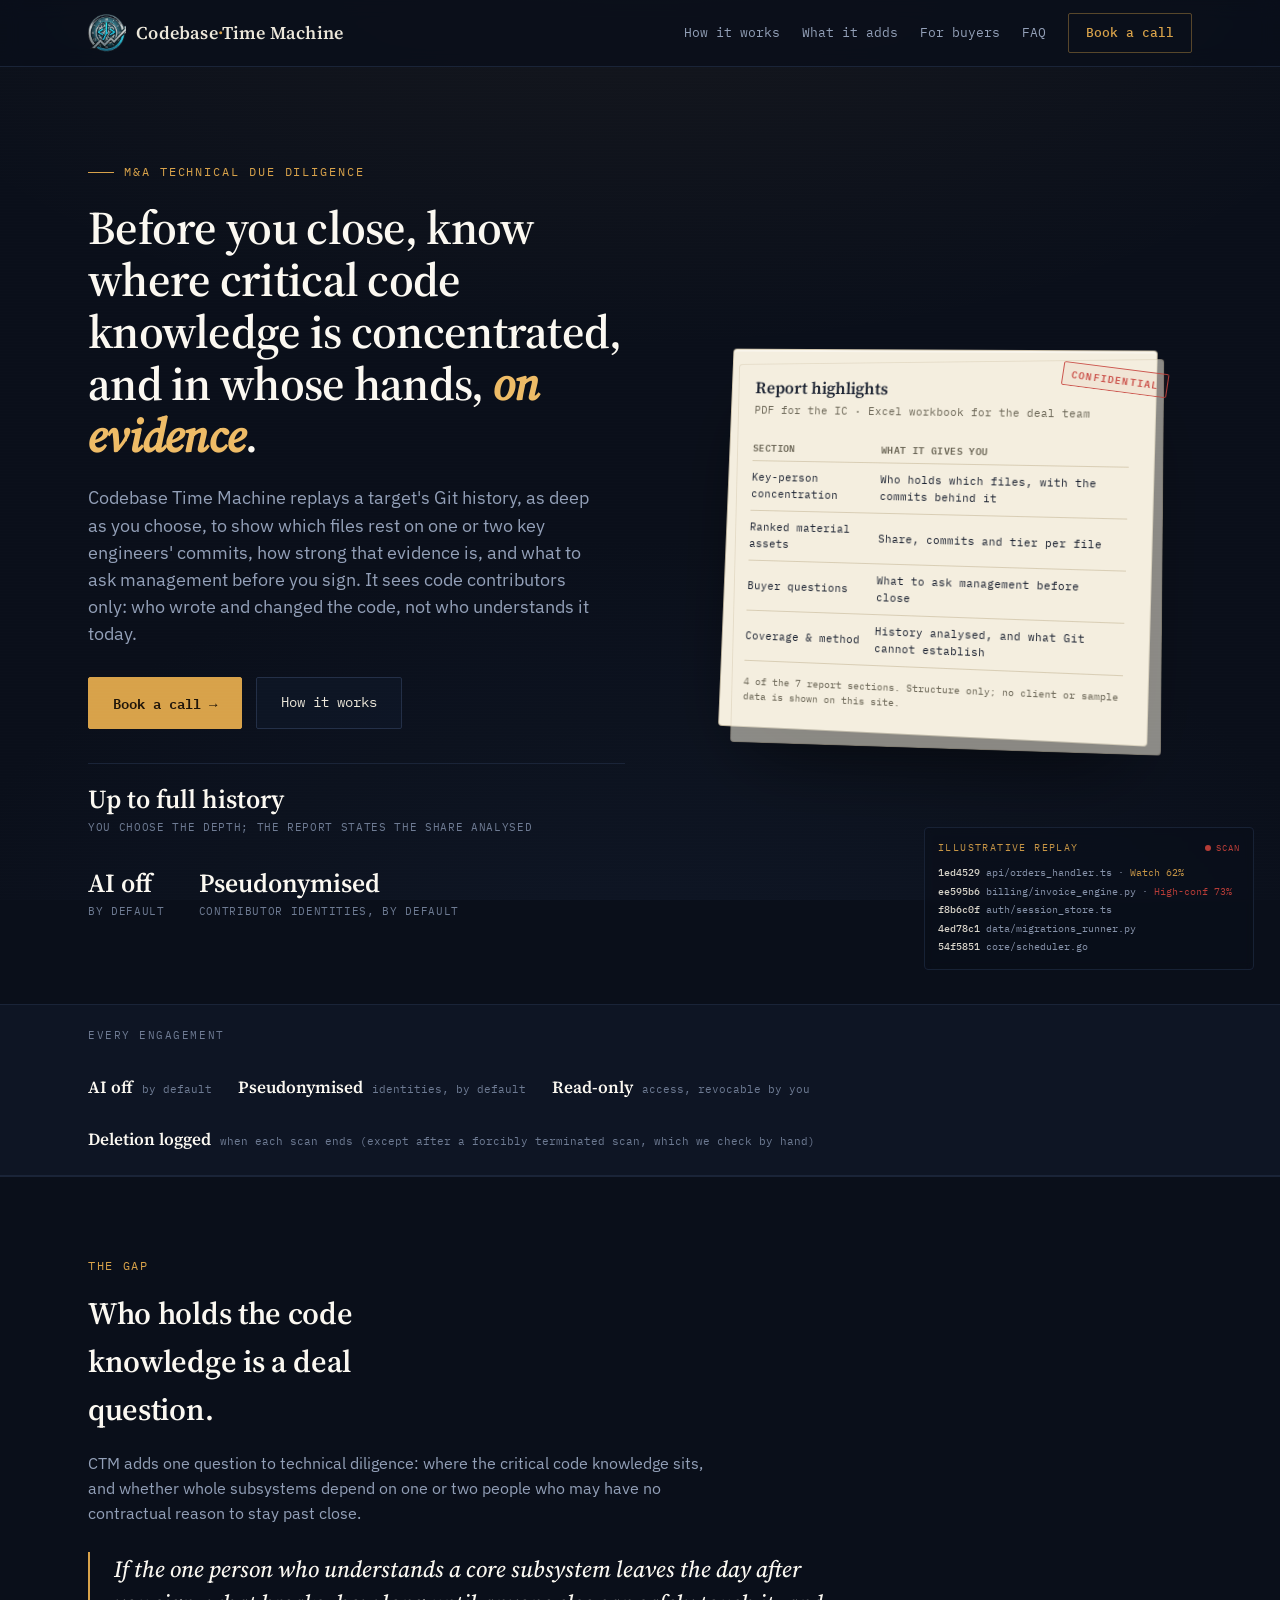
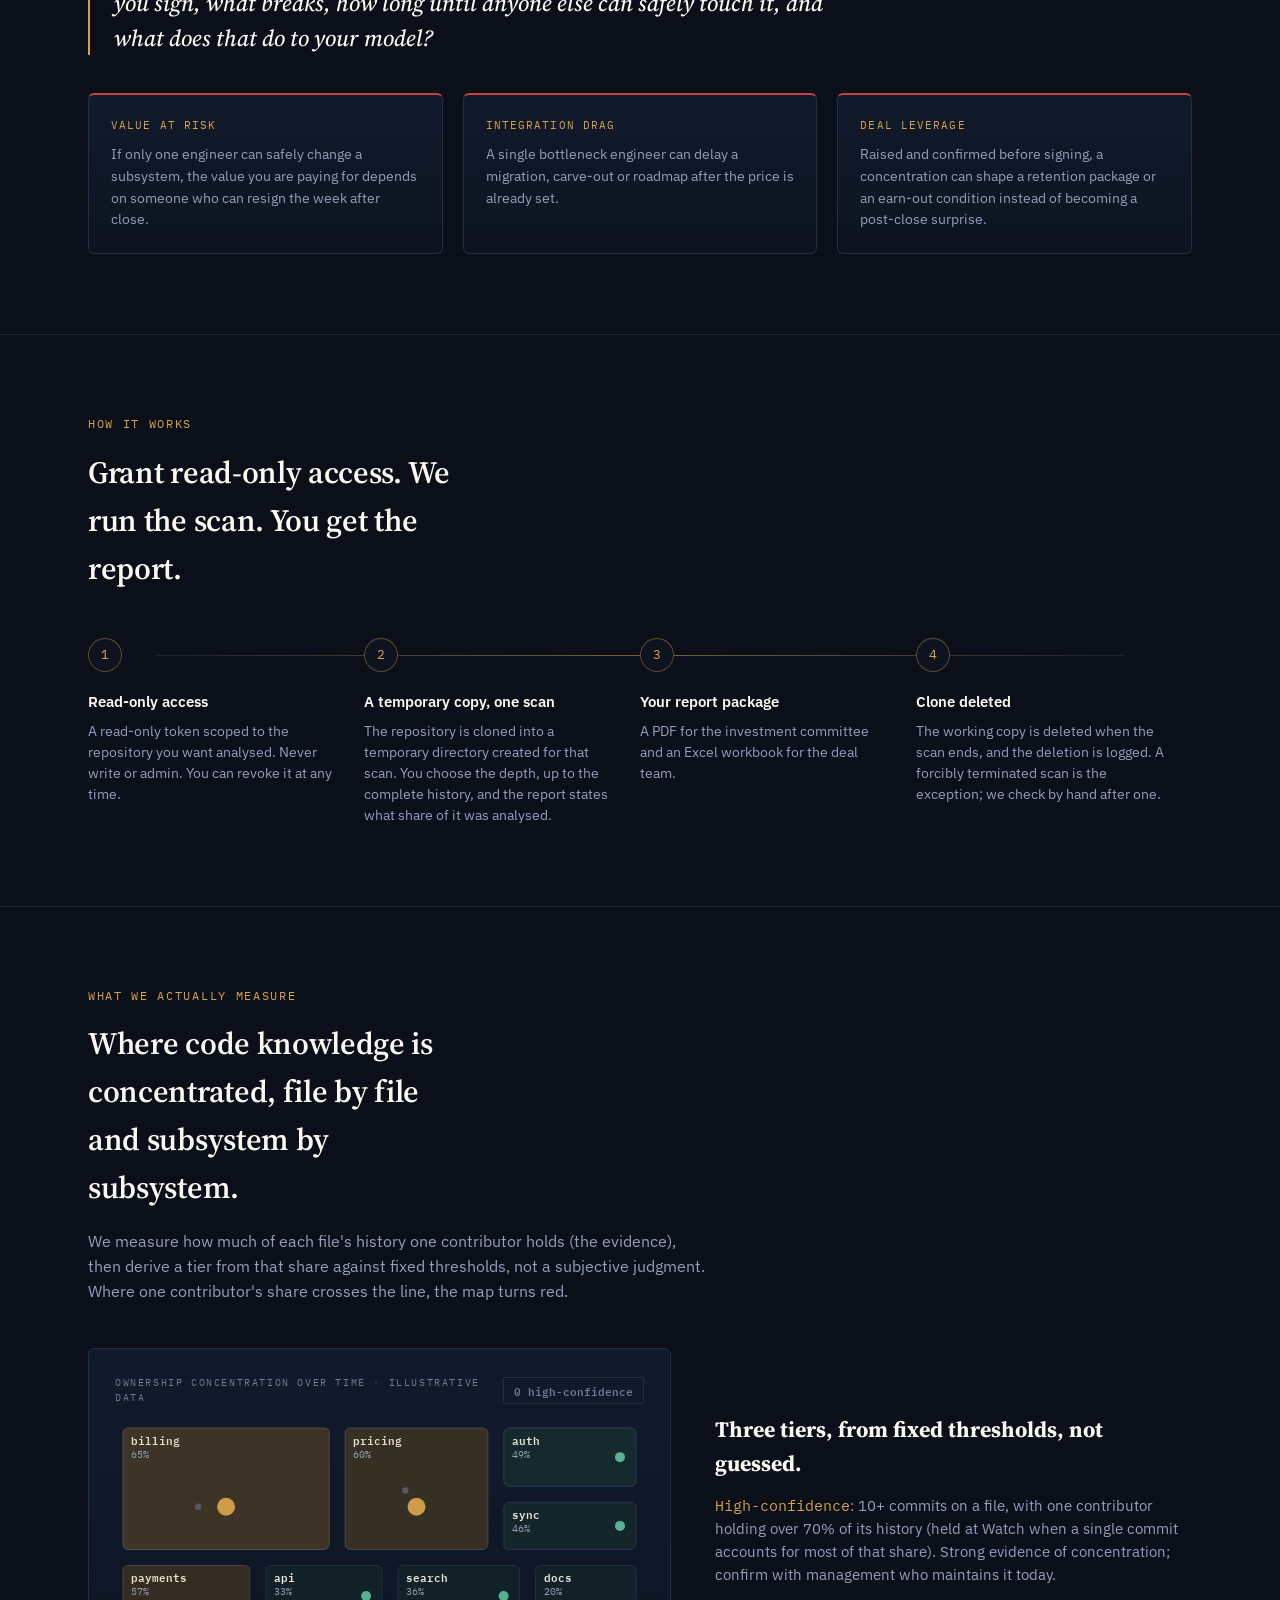
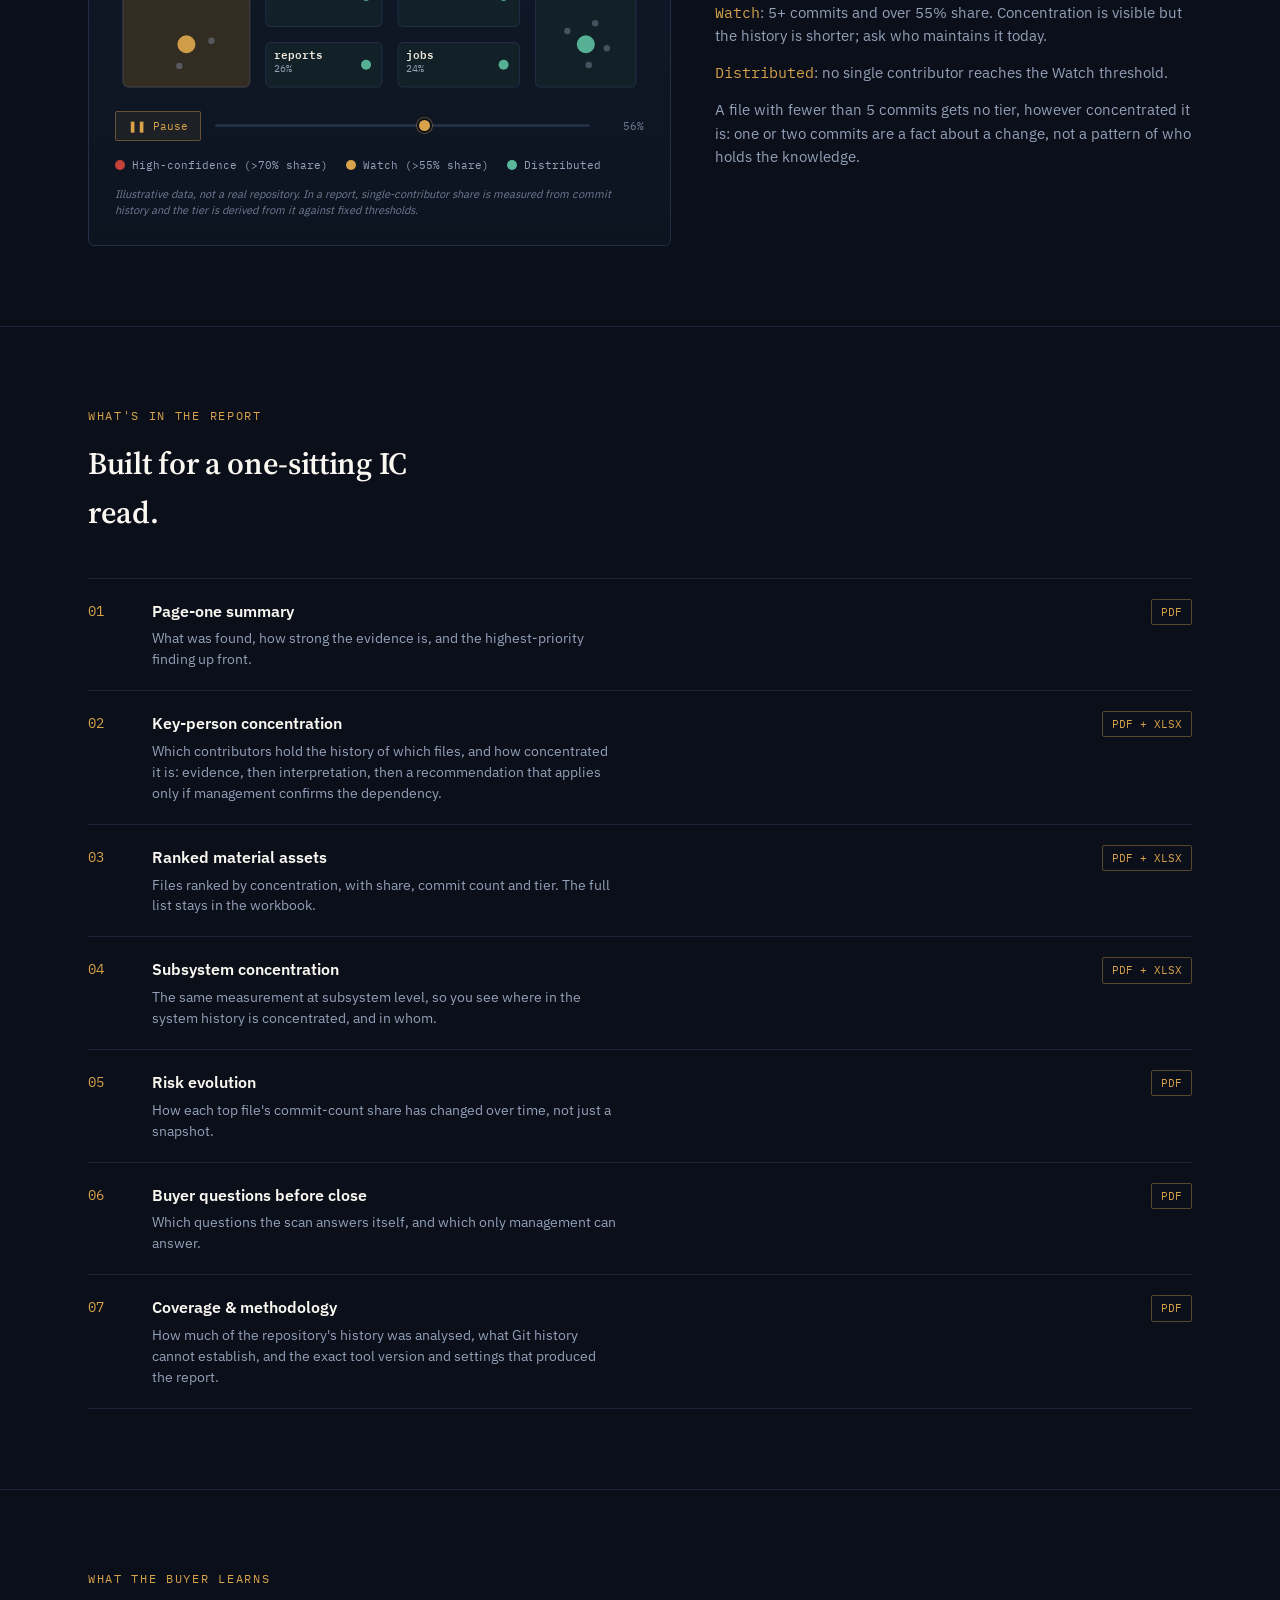
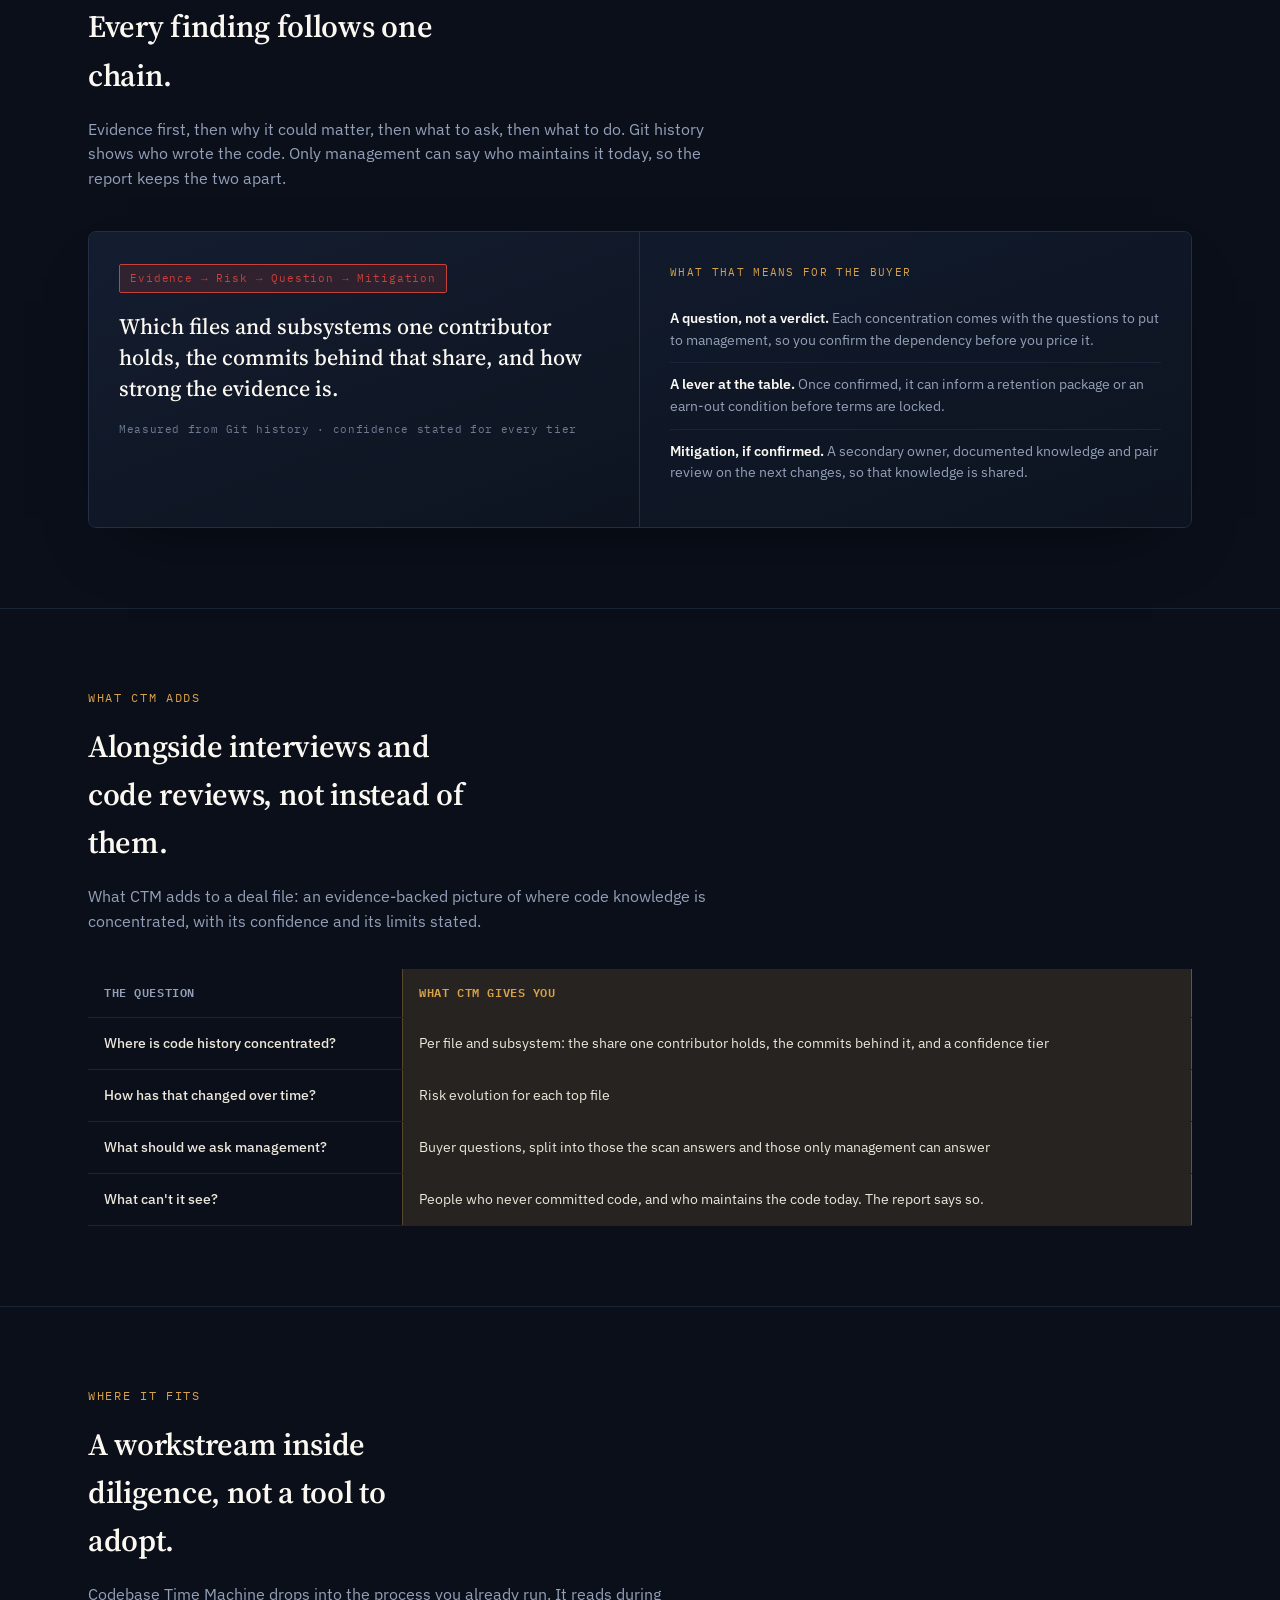
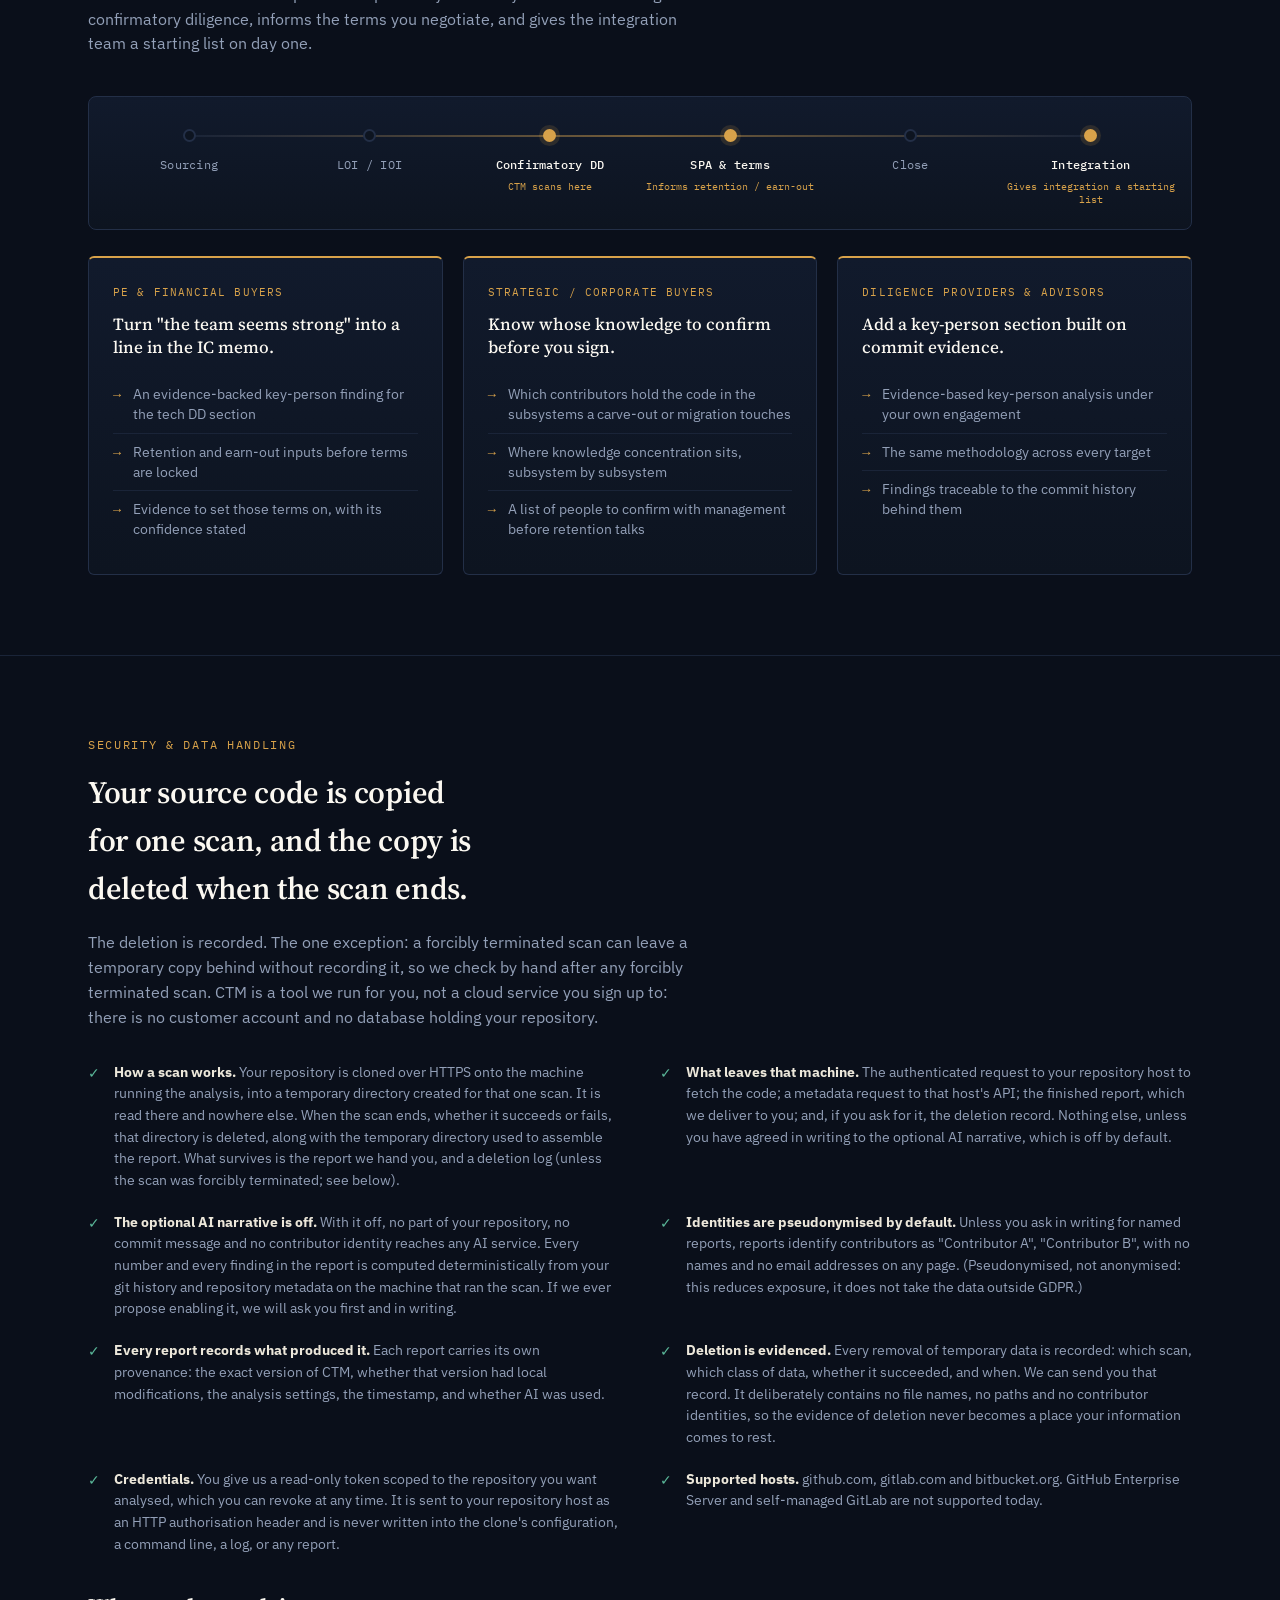
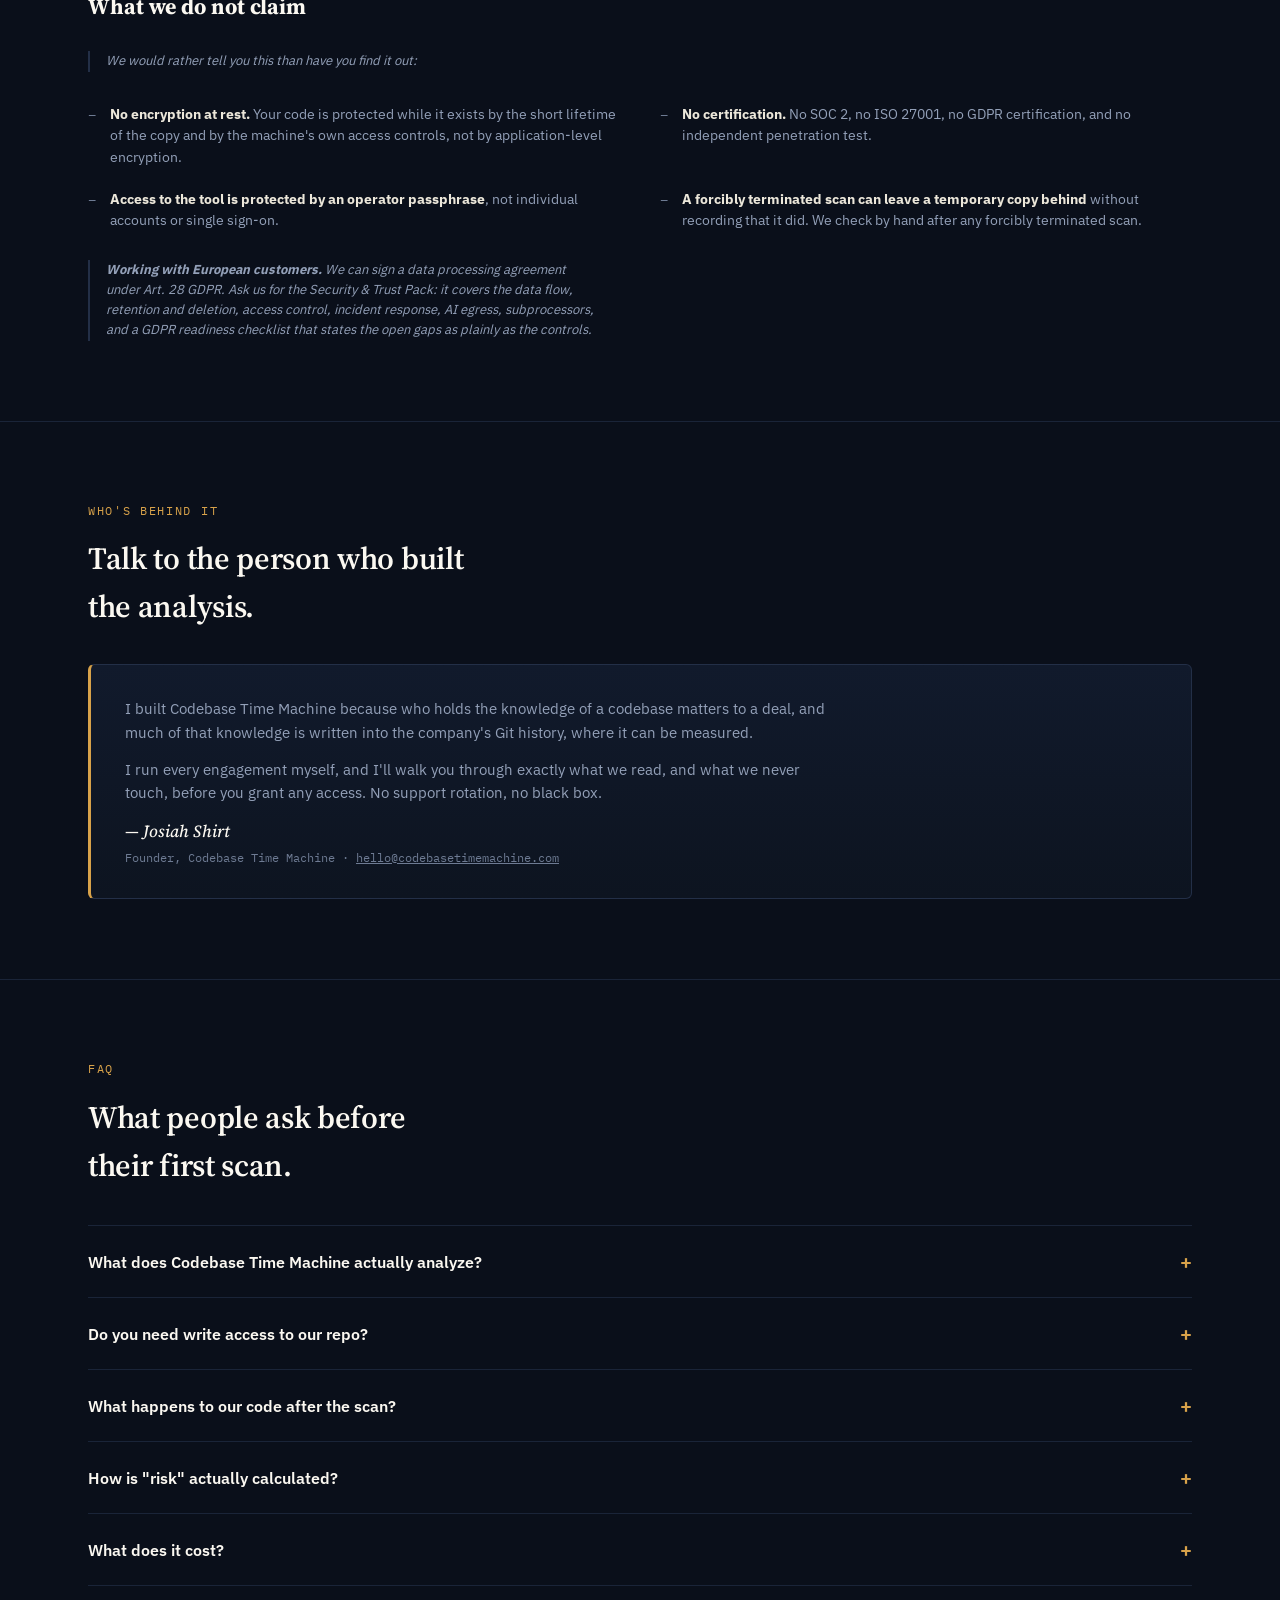
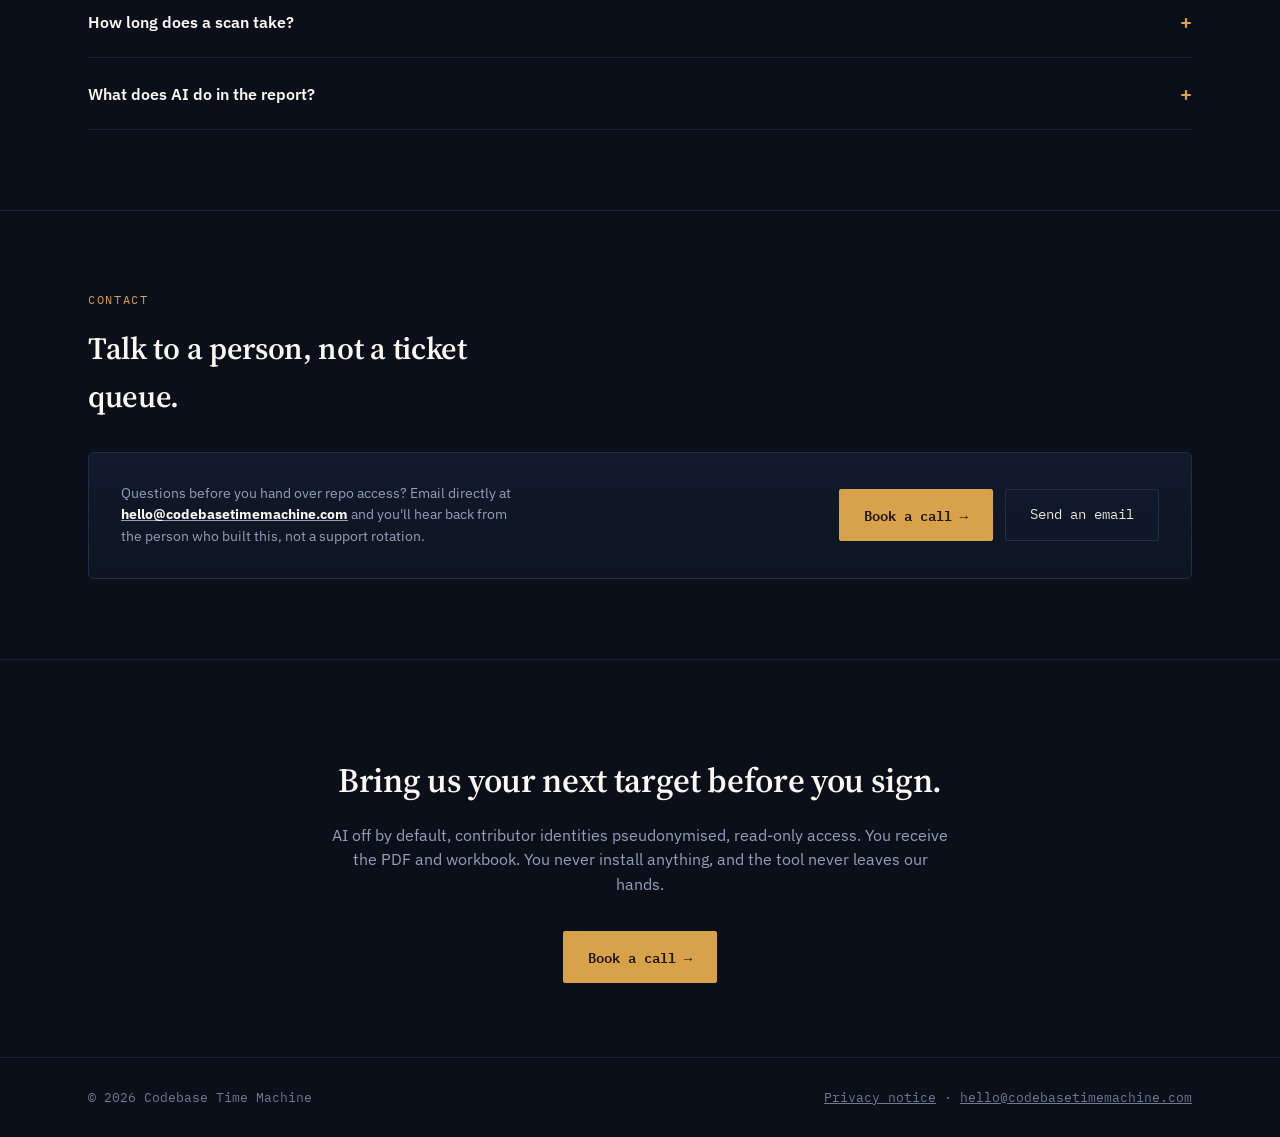
==== index.html @ 227eb590 "Website round 5: forcibly-terminated-scan exception everywhere, phone menu, hero wording, tier gap -" ====
<!DOCTYPE html>
<html lang="en">
<head>
<meta charset="UTF-8">
<meta name="viewport" content="width=device-width, initial-scale=1.0">
<title>Codebase Time Machine — Key-Person Risk Intelligence for M&A Diligence</title>
<meta name="description" content="Evidence-first key-person risk analysis for M&amp;A technology diligence: which engineers hold critical code knowledge, how concentrated it is, and what to ask management.">
<meta property="og:title" content="Codebase Time Machine — Key-Person Risk Intelligence for M&A Diligence">
<meta property="og:description" content="Evidence-first key-person risk analysis for M&amp;A technology diligence: which engineers hold critical code knowledge, how concentrated it is, and what to ask management.">
<meta property="og:image" content="https://codebasetimemachine.com/og-image.png">
<meta property="og:type" content="website">
<meta name="twitter:card" content="summary_large_image">
<link rel="icon" type="image/png" href="favicon.png">
<link href="assets/fonts.css" rel="stylesheet">
<style>
  :root{
    /* Private-intelligence dossier palette — ink, burnished gold, confidential red, cream paper */
    --ink:#0A0F1A;
    --ink-2:#0E1524;
    --panel:#111A2C;
    --panel-2:#0D1420;
    --line:#232F47;
    --line-soft:#1A2438;
    --text:#ECE7DA;
    --text-strong:#FBF8F1;
    --muted:#93A0B8;
    --muted-2:#6E7B93;
    --gold:#D8A24A;
    --gold-bright:#EEBB66;
    --gold-soft:rgba(216,162,74,0.14);
    --gold-line:rgba(216,162,74,0.38);
    --red:#C6413A;
    --red-soft:rgba(198,65,58,0.16);
    --paper:#F4EEDF;
    --paper-line:#D8CDB4;
    --ink-on-paper:#1B2231;
    --muted-on-paper:#6B6656;
    --ok:#5BB89A;
  }
  *{box-sizing:border-box;margin:0;padding:0;}
  html{scroll-behavior:smooth;}
  body{
    background:var(--ink);
    color:var(--text);
    font-family:'IBM Plex Sans',sans-serif;
    line-height:1.55;
    -webkit-font-smoothing:antialiased;
    overflow-x:hidden;
  }
  /* Subtle grain + vignette over the whole page for the "printed dossier" feel */
  body::before{
    content:'';position:fixed;inset:0;z-index:1;pointer-events:none;
    background:
      radial-gradient(120% 90% at 50% -10%, rgba(216,162,74,0.06), transparent 55%),
      radial-gradient(100% 100% at 50% 120%, rgba(10,15,26,0.6), transparent 60%);
    mix-blend-mode:screen;
  }
  .mono{font-family:'IBM Plex Mono',monospace;}
  .serif{font-family:'Source Serif 4',serif;}
  a{color:inherit;}
  .wrap{max-width:1160px;margin:0 auto;padding:0 28px;position:relative;z-index:2;}

  /* Cinematic scanline + grain overlay — faint "surveillance dossier" texture */
  body::after{
    content:'';position:fixed;inset:0;z-index:3;pointer-events:none;opacity:0.5;
    background:repeating-linear-gradient(0deg, rgba(255,255,255,0.018) 0, rgba(255,255,255,0.018) 1px, transparent 1px, transparent 3px);
    mix-blend-mode:overlay;
  }

  /* Cursor-tracked gold glow inside the hero */
  .hero-glow{
    position:absolute;z-index:1;width:520px;height:520px;left:0;top:0;pointer-events:none;
    transform:translate(-50%,-50%);opacity:0;transition:opacity .6s ease;
    background:radial-gradient(circle, rgba(216,162,74,0.16), transparent 62%);
    will-change:transform;
  }
  .hero:hover .hero-glow{opacity:1;}

  /* Live "scan" HUD ticker over the 3D */
  .scan-hud{
    position:absolute;z-index:4;right:26px;bottom:34px;width:330px;pointer-events:none;
    background:rgba(10,15,26,0.5);border:1px solid var(--line-soft);border-radius:4px;
    backdrop-filter:blur(4px);padding:12px 13px;opacity:0;transition:opacity 1s ease;
  }
  .scan-hud.on{opacity:0.92;}
  .scan-hud .hud-top{display:flex;justify-content:space-between;align-items:center;margin-bottom:9px;}
  .scan-hud .hud-title{font-family:'IBM Plex Mono',monospace;font-size:10px;letter-spacing:0.14em;text-transform:uppercase;color:var(--gold);}
  .scan-hud .hud-live{font-family:'IBM Plex Mono',monospace;font-size:9px;letter-spacing:0.1em;color:var(--red);display:flex;align-items:center;gap:5px;}
  .scan-hud .hud-live::before{content:'';width:6px;height:6px;border-radius:50%;background:var(--red);animation:blink 1.1s steps(2) infinite;}
  @keyframes blink{50%{opacity:0.25;}}
  .scan-hud .hud-line{font-family:'IBM Plex Mono',monospace;font-size:10px;color:var(--muted);line-height:1.85;white-space:nowrap;overflow:hidden;text-overflow:ellipsis;}
  .scan-hud .hud-line b{color:var(--text);font-weight:500;}
  .scan-hud .hud-line .h-crit{color:var(--red);}
  .scan-hud .hud-line .h-watch{color:var(--gold);}
  @media (max-width:1040px){ .scan-hud{display:none;} }

  /* ---------- NAV ---------- */
  nav{
    position:sticky;top:0;z-index:60;
    background:rgba(10,15,26,0.78);
    backdrop-filter:blur(10px);
    border-bottom:1px solid var(--line-soft);
  }
  nav .wrap{display:flex;align-items:center;justify-content:space-between;height:66px;}
  .brand{font-family:'Source Serif 4',serif;font-weight:600;font-size:18px;letter-spacing:0.01em;display:flex;align-items:center;gap:10px;}
  .brand .dot{color:var(--gold);}
  .nav-links{display:flex;align-items:center;gap:22px;}
  .nav-link{
    font-family:'IBM Plex Mono',monospace;font-size:13px;color:var(--muted);text-decoration:none;transition:color .15s;
  }
  .nav-link:hover{color:var(--text);}
  .nav-cta{
    font-family:'IBM Plex Mono',monospace;font-size:13px;font-weight:500;
    padding:9px 17px;border:1px solid var(--gold-line);border-radius:2px;color:var(--gold);
    text-decoration:none;transition:background .15s, color .15s, box-shadow .15s;white-space:nowrap;
  }
  .nav-cta:hover{background:var(--gold);color:var(--ink);box-shadow:0 6px 22px var(--gold-soft);}
  .brand span{white-space:nowrap;}
  .nav-menu-btn{display:none;flex-shrink:0;width:44px;height:44px;background:transparent;border:1px solid var(--line-soft);border-radius:2px;color:var(--text);cursor:pointer;align-items:center;justify-content:center;}
  .nav-menu-btn svg{width:20px;height:20px;}
  .nav-panel{display:none;}
  @media (max-width:820px){
    .nav-links{display:none;}
    .nav-menu-btn{display:inline-flex;}
    .brand{font-size:16px;gap:8px;}
    .brand img{height:32px !important;}
    nav.open .nav-panel{display:block;border-top:1px solid var(--line-soft);background:rgba(10,15,26,0.97);}
    .nav-panel a{display:flex;align-items:center;min-height:48px;padding:0 28px;font-family:'IBM Plex Mono',monospace;font-size:14px;color:var(--text);text-decoration:none;border-bottom:1px solid var(--line-soft);}
    .nav-panel a.nav-panel-cta{color:var(--gold);}
  }

  /* ---------- HERO ---------- */
  .hero{position:relative;padding:96px 0 84px;overflow:hidden;}
  #scene{
    position:absolute;inset:0;width:100%;height:100%;z-index:0;
    /* keep text readable: fade the 3D toward the left where copy sits */
    -webkit-mask-image:radial-gradient(120% 130% at 78% 42%, #000 30%, transparent 82%);
            mask-image:radial-gradient(120% 130% at 78% 42%, #000 30%, transparent 82%);
    opacity:0;transition:opacity 1.2s ease;
  }
  #scene.ready{opacity:1;}
  .hero-grid{display:grid;grid-template-columns:minmax(0,1.02fr) minmax(0,0.98fr);gap:52px;align-items:center;position:relative;z-index:3;}
  .hero-grid>*{min-width:0;}
  .eyebrow{
    font-family:'IBM Plex Mono',monospace;font-size:12px;letter-spacing:0.16em;text-transform:uppercase;
    color:var(--gold);margin-bottom:20px;display:flex;align-items:center;gap:10px;
  }
  .eyebrow::before{content:'';width:26px;height:1px;background:var(--gold);display:inline-block;}
  h1{
    font-family:'Source Serif 4',serif;font-weight:600;font-size:47px;line-height:1.11;
    letter-spacing:-0.015em;color:var(--text-strong);margin-bottom:22px;
  }
  h1 em{font-style:italic;color:var(--gold-bright);}
  .hero p.lede{font-size:17.5px;color:var(--muted);max-width:47ch;margin-bottom:30px;}
  .hero-ctas{display:flex;gap:14px;flex-wrap:wrap;margin-bottom:34px;}
  .btn-primary{
    background:var(--gold);color:#20160A;font-family:'IBM Plex Mono',monospace;font-weight:600;font-size:14px;
    padding:14px 24px;border-radius:2px;text-decoration:none;display:inline-block;
    transition:transform .15s, box-shadow .15s;border:1px solid var(--gold);cursor:pointer;
  }
  .btn-primary:hover{transform:translateY(-1px);box-shadow:0 8px 26px rgba(216,162,74,0.28);}
  .btn-secondary{
    border:1px solid var(--line);color:var(--text);font-family:'IBM Plex Mono',monospace;font-size:14px;
    padding:14px 24px;border-radius:2px;text-decoration:none;display:inline-block;transition:border-color .15s, color .15s;
    background:rgba(17,26,44,0.5);cursor:pointer;
  }
  .btn-secondary:hover{border-color:var(--gold-line);color:var(--gold);}

  /* Hero stat band */
  .hero-stats{display:flex;gap:34px;flex-wrap:wrap;border-top:1px solid var(--line-soft);padding-top:22px;}
  .hero-stat .n{font-family:'Source Serif 4',serif;font-size:26px;font-weight:600;color:var(--text-strong);line-height:1;}
  .hero-stat .l{font-family:'IBM Plex Mono',monospace;font-size:11px;letter-spacing:0.06em;text-transform:uppercase;color:var(--muted-2);margin-top:7px;}

  /* ---------- SIGNATURE: report card mockup (foreground, floats over 3D) ---------- */
  .doc-stage{position:relative;display:flex;justify-content:center;padding:12px 0;perspective:1400px;}
  .doc-card{
    background:var(--paper);color:var(--ink-on-paper);border-radius:3px;
    width:100%;max-width:430px;padding:26px 24px 22px;
    box-shadow:0 40px 80px -28px rgba(0,0,0,0.7), 0 0 0 1px var(--paper-line), 0 2px 0 rgba(255,255,255,0.4) inset;
    font-family:'IBM Plex Sans',sans-serif;position:relative;
    transform:rotateY(-9deg) rotateX(3deg) rotateZ(1.5deg);
    transform-style:preserve-3d;transition:transform .3s ease;
  }
  .doc-card::after{ /* stacked-paper depth */
    content:'';position:absolute;inset:0;border-radius:3px;z-index:-1;
    background:var(--paper);box-shadow:0 0 0 1px var(--paper-line);
    transform:translate(10px,12px) rotateZ(-1deg);opacity:0.55;
  }
  .doc-stamp{
    position:absolute;top:16px;right:-12px;
    font-family:'IBM Plex Mono',monospace;font-size:10px;font-weight:600;letter-spacing:0.12em;
    color:var(--red);border:1.5px solid var(--red);padding:3px 8px;border-radius:2px;
    transform:rotate(7deg);opacity:0.9;background:rgba(198,65,58,0.06);
  }
  .doc-card h3{font-family:'Source Serif 4',serif;font-size:17px;font-weight:600;margin-bottom:2px;color:var(--ink-on-paper);}
  .doc-sub{font-size:11px;color:var(--muted-on-paper);margin-bottom:16px;font-family:'IBM Plex Mono',monospace;}
  table.doc-table{width:100%;border-collapse:collapse;font-size:11px;}
  table.doc-table th{
    text-align:left;font-family:'IBM Plex Mono',monospace;font-weight:600;font-size:9.5px;
    text-transform:uppercase;letter-spacing:0.04em;color:var(--muted-on-paper);
    border-bottom:1.5px solid var(--paper-line);padding:6px 6px 6px 0;
  }
  table.doc-table td{padding:8px 6px 8px 0;border-bottom:1px solid var(--paper-line);font-family:'IBM Plex Mono',monospace;font-size:11px;overflow-wrap:anywhere;}
  .tier-critical{color:var(--red);font-weight:600;}
  .tier-watch{color:#9A6B00;font-weight:600;}
  .doc-foot{margin-top:14px;font-size:9.5px;color:var(--muted-on-paper);font-family:'IBM Plex Mono',monospace;}

  /* ---------- VALIDATED / PROOF BAND ---------- */
  .band{border-top:1px solid var(--line-soft);border-bottom:1px solid var(--line-soft);background:var(--ink-2);}
  .band .wrap{display:flex;align-items:center;gap:30px;flex-wrap:wrap;padding:22px 28px;}
  .band-label{font-family:'IBM Plex Mono',monospace;font-size:11px;letter-spacing:0.14em;text-transform:uppercase;color:var(--muted-2);white-space:nowrap;}
  .band-items{display:flex;gap:26px;flex-wrap:wrap;align-items:center;}
  .band-item{display:flex;align-items:baseline;gap:9px;}
  .band-item .repo{font-family:'Source Serif 4',serif;font-size:17px;font-weight:600;color:var(--text-strong);}
  .band-item .meta{font-family:'IBM Plex Mono',monospace;font-size:11px;color:var(--muted-2);}

  /* ---------- SECTION shared ---------- */
  section{padding:80px 0;border-top:1px solid var(--line-soft);position:relative;}
  .section-label{
    font-family:'IBM Plex Mono',monospace;font-size:12px;letter-spacing:0.14em;text-transform:uppercase;
    color:var(--gold);margin-bottom:14px;
  }
  h2{font-family:'Source Serif 4',serif;font-weight:600;font-size:31px;color:var(--text-strong);margin-bottom:18px;max-width:24ch;letter-spacing:-0.01em;}
  .lead-text{color:var(--muted);font-size:16px;max-width:62ch;}

  /* Scroll reveal */
  .reveal{opacity:0;transform:translateY(22px);transition:opacity .7s ease, transform .7s ease;}
  .reveal.in{opacity:1;transform:none;}

  /* ---------- PROBLEM ---------- */
  .problem-quote{
    font-family:'Source Serif 4',serif;font-style:italic;font-size:23px;line-height:1.5;color:var(--text-strong);
    max-width:62ch;border-left:2px solid var(--gold);padding-left:24px;margin-top:26px;
  }
  .consequence{display:grid;grid-template-columns:repeat(3,1fr);gap:20px;margin-top:38px;}
  .consq{background:linear-gradient(180deg,var(--panel),var(--panel-2));border:1px solid var(--line);border-radius:6px;padding:22px 22px;border-top:2px solid var(--red);}
  .consq-tag{font-family:'IBM Plex Mono',monospace;font-size:11px;letter-spacing:0.1em;text-transform:uppercase;color:var(--gold);margin-bottom:10px;}
  .consq p{font-size:14px;color:var(--muted);line-height:1.55;}
  @media (max-width:820px){ .consequence{grid-template-columns:1fr;} }

  /* ---------- WHAT THE BUYER LEARNS ---------- */
  .learn{margin-top:40px;display:grid;grid-template-columns:1fr 1fr;gap:0;border:1px solid var(--line);border-radius:8px;overflow:hidden;box-shadow:0 30px 70px -40px rgba(0,0,0,0.7);}
  .learn-finding{background:linear-gradient(160deg,#141d30,#0d1420);padding:32px 30px;border-right:1px solid var(--line);position:relative;}
  .learn-badge{display:inline-block;font-family:'IBM Plex Mono',monospace;font-size:11px;letter-spacing:0.08em;color:var(--red);border:1px solid var(--red);border-radius:2px;padding:5px 10px;margin-bottom:18px;background:var(--red-soft);}
  .learn-headline{font-family:'Source Serif 4',serif;font-size:22px;line-height:1.4;color:var(--text-strong);}
  .learn-headline strong{color:var(--gold-bright);}
  .learn-meta{margin-top:18px;font-family:'IBM Plex Mono',monospace;font-size:10.5px;letter-spacing:0.06em;color:var(--muted-2);}
  .learn-so{background:linear-gradient(160deg,var(--panel),var(--panel-2));padding:32px 30px;}
  .learn-so-label{font-family:'IBM Plex Mono',monospace;font-size:11px;letter-spacing:0.12em;text-transform:uppercase;color:var(--gold);margin-bottom:16px;}
  .learn-so ul{list-style:none;}
  .learn-so li{font-size:14px;color:var(--muted);line-height:1.55;padding:11px 0;border-bottom:1px solid var(--line-soft);}
  .learn-so li:last-child{border-bottom:none;}
  .learn-so li strong{color:var(--text-strong);font-weight:600;}
  @media (max-width:820px){ .learn{grid-template-columns:1fr;} .learn-finding{border-right:none;border-bottom:1px solid var(--line);} }

  /* ---------- HOW IT WORKS ---------- */
  .steps{display:grid;grid-template-columns:repeat(4,1fr);gap:0;margin-top:46px;position:relative;}
  .steps::before{
    content:'';position:absolute;top:17px;left:6%;right:6%;height:1px;
    background:linear-gradient(90deg, var(--line), var(--gold), var(--line));opacity:.55;
  }
  .step{position:relative;padding-right:22px;}
  .step-num{
    width:34px;height:34px;border-radius:50%;background:var(--panel-2);border:1px solid var(--gold-line);
    display:flex;align-items:center;justify-content:center;font-family:'IBM Plex Mono',monospace;
    font-size:13px;color:var(--gold);margin-bottom:18px;position:relative;z-index:2;
  }
  .step h4{font-size:15px;font-weight:600;color:var(--text-strong);margin-bottom:8px;}
  .step p{font-size:13.5px;color:var(--muted);}

  /* ---------- OWNERSHIP MAP (SVG, assembles on scroll) ---------- */
  .map-wrap{margin-top:44px;display:grid;grid-template-columns:1.1fr 0.9fr;gap:44px;align-items:center;}
  .map-stage{
    background:linear-gradient(180deg,var(--panel),var(--panel-2));border:1px solid var(--line);border-radius:6px;
    padding:26px;position:relative;overflow:hidden;
  }
  .map-legend{display:flex;gap:18px;margin-top:16px;flex-wrap:wrap;}
  .map-legend span{font-family:'IBM Plex Mono',monospace;font-size:11px;color:var(--muted);display:flex;align-items:center;gap:7px;}
  .lg-dot{width:10px;height:10px;border-radius:50%;display:inline-block;}
  .map-copy h3{font-family:'Source Serif 4',serif;font-size:22px;color:var(--text-strong);margin-bottom:14px;}
  .map-copy p{color:var(--muted);font-size:15px;margin-bottom:14px;}
  .map-copy .tick{color:var(--gold);}
  /* time-machine scrubber */
  .tm-head{display:flex;justify-content:space-between;align-items:center;gap:12px;margin-bottom:14px;}
  .tm-title{font-family:'IBM Plex Mono',monospace;font-size:10px;letter-spacing:0.16em;text-transform:uppercase;color:var(--muted-2);}
  .tm-count{font-family:'IBM Plex Mono',monospace;font-size:11px;font-weight:600;color:var(--red);border:1px solid var(--red);background:var(--red-soft);border-radius:2px;padding:4px 10px;white-space:nowrap;transition:color .2s,border-color .2s,background .2s;}
  .tm-count.zero{color:var(--muted-2);border-color:var(--line);background:transparent;}
  #tm-canvas{display:block;width:100%;height:auto;border-radius:4px;cursor:crosshair;}
  .tm-controls{display:flex;align-items:center;gap:14px;margin-top:16px;}
  .tm-play{font-family:'IBM Plex Mono',monospace;font-size:11px;color:var(--gold);background:rgba(216,162,74,0.08);border:1px solid var(--gold-line);border-radius:2px;padding:7px 12px;cursor:pointer;white-space:nowrap;transition:background .15s,color .15s;}
  .tm-play:hover{background:var(--gold);color:var(--ink);}
  .tm-range{-webkit-appearance:none;appearance:none;flex:1;min-width:0;height:3px;border-radius:2px;background:var(--line);outline:none;cursor:pointer;}
  .tm-range::-webkit-slider-thumb{-webkit-appearance:none;appearance:none;width:15px;height:15px;border-radius:50%;background:var(--gold);border:2px solid var(--ink);cursor:grab;box-shadow:0 0 0 1px var(--gold-line);}
  .tm-range::-moz-range-thumb{width:15px;height:15px;border-radius:50%;background:var(--gold);border:2px solid var(--ink);cursor:grab;}
  .tm-time{font-family:'IBM Plex Mono',monospace;font-size:10.5px;color:var(--muted-2);white-space:nowrap;min-width:40px;text-align:right;}
  .tm-note{margin-top:12px;font-size:11px;color:var(--muted-2);font-style:italic;line-height:1.5;}

  /* ---------- REPORT CONTENTS (toc) ---------- */
  .toc{margin-top:42px;border-top:1px solid var(--line-soft);}
  .toc-row{
    display:grid;grid-template-columns:44px 1fr auto;gap:20px;align-items:start;
    padding:20px 0;border-bottom:1px solid var(--line-soft);transition:background .2s;
  }
  .toc-row:hover{background:rgba(216,162,74,0.04);}
  .toc-num{font-family:'IBM Plex Mono',monospace;color:var(--gold);font-size:14px;padding-top:2px;}
  .toc-row h4{font-size:16px;font-weight:600;color:var(--text-strong);margin-bottom:5px;}
  .toc-row p{font-size:13.5px;color:var(--muted);max-width:58ch;}
  .toc-tag{
    font-family:'IBM Plex Mono',monospace;font-size:10.5px;color:var(--gold);border:1px solid var(--gold-line);
    padding:4px 9px;border-radius:2px;white-space:nowrap;height:fit-content;
  }

  /* ---------- SELF-SERVE SAMPLE ---------- */
  .sample-teaser{
    margin-top:32px;background:linear-gradient(180deg,var(--panel),var(--panel-2));border:1px solid var(--line);border-radius:6px;
    padding:30px 32px;display:flex;justify-content:space-between;align-items:center;gap:24px;flex-wrap:wrap;
  }
  .sample-teaser p{color:var(--muted);font-size:14px;max-width:52ch;}
  .sample-teaser strong{color:var(--text-strong);}
  .sample-dossier{margin-top:26px;display:none;}
  .sample-dossier.open{display:block;animation:fade .5s ease;}
  @keyframes fade{from{opacity:0;transform:translateY(10px);}to{opacity:1;transform:none;}}
  .dossier{
    background:var(--paper);color:var(--ink-on-paper);border-radius:4px;overflow:hidden;
    box-shadow:0 40px 90px -30px rgba(0,0,0,0.7), 0 0 0 1px var(--paper-line);
    font-family:'IBM Plex Sans',sans-serif;
  }
  .dossier-head{padding:26px 30px 20px;border-bottom:2px solid var(--paper-line);display:flex;justify-content:space-between;align-items:flex-start;gap:20px;flex-wrap:wrap;position:relative;}
  .dossier-head h3{font-family:'Source Serif 4',serif;font-size:22px;font-weight:700;color:var(--ink-on-paper);}
  .dossier-head .sub{font-family:'IBM Plex Mono',monospace;font-size:11px;color:var(--muted-on-paper);margin-top:6px;}
  .dossier-conf{font-family:'IBM Plex Mono',monospace;font-size:10px;font-weight:600;letter-spacing:0.12em;color:var(--red);border:1.5px solid var(--red);padding:4px 10px;border-radius:2px;transform:rotate(3deg);height:fit-content;}
  .dossier-body{padding:24px 30px 30px;}
  .d-grid{display:grid;grid-template-columns:repeat(4,1fr);gap:16px;margin-bottom:26px;}
  .d-stat{background:#EDE5D2;border:1px solid var(--paper-line);border-radius:3px;padding:14px;}
  .d-stat .n{font-family:'Source Serif 4',serif;font-size:24px;font-weight:700;color:var(--ink-on-paper);line-height:1;}
  .d-stat .l{font-family:'IBM Plex Mono',monospace;font-size:9.5px;letter-spacing:0.05em;text-transform:uppercase;color:var(--muted-on-paper);margin-top:8px;}
  .d-section-label{font-family:'IBM Plex Mono',monospace;font-size:10px;letter-spacing:0.12em;text-transform:uppercase;color:var(--muted-on-paper);margin:22px 0 12px;border-bottom:1px solid var(--paper-line);padding-bottom:8px;}
  table.d-table{width:100%;border-collapse:collapse;font-size:12px;}
  table.d-table th{text-align:left;font-family:'IBM Plex Mono',monospace;font-weight:600;font-size:9.5px;text-transform:uppercase;letter-spacing:0.04em;color:var(--muted-on-paper);padding:8px 8px 8px 0;border-bottom:1.5px solid var(--paper-line);}
  table.d-table td{padding:10px 8px 10px 0;border-bottom:1px solid var(--paper-line);font-family:'IBM Plex Mono',monospace;font-size:11.5px;color:var(--ink-on-paper);overflow-wrap:anywhere;}
  .sample-dossier .dossier-body{overflow-x:auto;}
  .d-brief{background:#EDE5D2;border-left:3px solid var(--red);border-radius:0 3px 3px 0;padding:16px 18px;margin-top:14px;}
  .d-brief h4{font-family:'Source Serif 4',serif;font-size:15px;color:var(--ink-on-paper);margin-bottom:6px;}
  .d-brief p{font-size:12.5px;color:#4A4636;margin-bottom:8px;}
  .d-brief .lbl{font-family:'IBM Plex Mono',monospace;font-size:9.5px;text-transform:uppercase;letter-spacing:0.06em;color:var(--muted-on-paper);}
  .d-redact{background:#2A2A2A;color:#2A2A2A;border-radius:2px;user-select:none;}
  .dossier-foot{padding:14px 30px;background:#EDE5D2;border-top:1px solid var(--paper-line);font-family:'IBM Plex Mono',monospace;font-size:10px;color:var(--muted-on-paper);display:flex;justify-content:space-between;flex-wrap:wrap;gap:10px;}
  @media (max-width:640px){ .d-grid{grid-template-columns:repeat(2,1fr);} }

  /* ---------- COMPARE TABLE ---------- */
  .compare-table{width:100%;border-collapse:collapse;margin-top:36px;font-size:13.5px;}
  .compare-table th, .compare-table td{padding:15px 16px;border-bottom:1px solid var(--line-soft);text-align:left;vertical-align:top;}
  .compare-table th{font-family:'IBM Plex Mono',monospace;font-size:11.5px;text-transform:uppercase;letter-spacing:0.05em;color:var(--muted);font-weight:600;}
  .compare-table th.us-col, .compare-table td.us-col{background:var(--gold-soft);border-left:1px solid var(--gold-line);border-right:1px solid var(--gold-line);}
  .compare-table th.us-col{color:var(--gold);}
  .compare-table td{color:var(--muted);}
  .compare-table td.us-col{color:var(--text);}
  .compare-row-label{color:var(--text) !important;font-weight:500;}
  .compare-table-scroll{overflow-x:auto;}
  @media (max-width:700px){
    /* Phone: each row becomes a card, CTM first, so nothing sits off-screen. */
    .compare-table, .compare-table tbody, .compare-table tr, .compare-table td{display:block;width:100%;}
    .compare-table tr:first-child{display:none;}
    .compare-table tr{border:1px solid var(--line);border-radius:6px;margin-bottom:14px;overflow:hidden;}
    .compare-table td{border-bottom:1px solid var(--line-soft);padding:10px 14px;font-size:13px;}
    .compare-table td:last-child{border-bottom:none;}
    .compare-table td.us-col{border-left:none;border-right:none;}
    .compare-table td[data-label]::before{content:attr(data-label);display:block;font-family:'IBM Plex Mono',monospace;font-size:10.5px;letter-spacing:0.06em;text-transform:uppercase;color:var(--muted-2);margin-bottom:3px;}
    .compare-table td.us-col[data-label]::before{color:var(--gold);}
  }

  /* ---------- WHERE IT FITS (P2) ---------- */
  .fit-flow{
    margin-top:40px;display:grid;grid-template-columns:repeat(6,1fr);gap:0;position:relative;
    border:1px solid var(--line);border-radius:8px;padding:26px 10px 22px;background:linear-gradient(180deg,var(--panel),var(--panel-2));
  }
  .fit-flow::before{content:'';position:absolute;top:38px;left:9%;right:9%;height:2px;background:linear-gradient(90deg,var(--line),var(--gold),var(--line));opacity:.5;}
  .fit-stage{position:relative;text-align:center;padding:0 6px;}
  .fit-stage .fs-dot{width:13px;height:13px;border-radius:50%;background:var(--panel-2);border:2px solid var(--line);display:block;margin:6px auto 14px;position:relative;z-index:2;}
  .fit-stage.on .fs-dot{background:var(--gold);border-color:var(--gold);box-shadow:0 0 0 4px var(--gold-soft);}
  .fit-stage .fs-name{font-family:'IBM Plex Mono',monospace;font-size:11.5px;color:var(--muted);letter-spacing:0.02em;}
  .fit-stage.on .fs-name{color:var(--text-strong);font-weight:500;}
  .fit-stage .fs-tag{margin-top:7px;font-family:'IBM Plex Mono',monospace;font-size:9.5px;line-height:1.35;color:var(--gold);}
  .fit-cards{margin-top:26px;display:grid;grid-template-columns:repeat(3,1fr);gap:20px;}
  .fit-card{background:linear-gradient(180deg,var(--panel),var(--panel-2));border:1px solid var(--line);border-radius:6px;padding:26px 24px;border-top:2px solid var(--gold);}
  .fit-role{font-family:'IBM Plex Mono',monospace;font-size:11px;letter-spacing:0.1em;text-transform:uppercase;color:var(--gold);margin-bottom:12px;}
  .fit-lead{font-family:'Source Serif 4',serif;font-size:17px;color:var(--text-strong);line-height:1.4;margin-bottom:16px;}
  .fit-card ul{list-style:none;}
  .fit-card li{font-size:13.5px;color:var(--muted);line-height:1.5;padding:8px 0;padding-left:20px;position:relative;border-bottom:1px solid var(--line-soft);}
  .fit-card li:last-child{border-bottom:none;}
  .fit-card li::before{content:'→';position:absolute;left:0;color:var(--gold);font-family:'IBM Plex Mono',monospace;}
  @media (max-width:820px){
    .fit-flow{grid-template-columns:repeat(3,1fr);row-gap:22px;}
    .fit-flow::before{display:none;}
    .fit-cards{grid-template-columns:1fr;}
  }
  @media (max-width:520px){ .fit-flow{grid-template-columns:repeat(2,1fr);} }

  /* ---------- SECURITY ---------- */
  .sec-list{margin-top:32px;display:grid;grid-template-columns:1fr 1fr;gap:20px 40px;}
  .sec-item{display:flex;gap:14px;}
  .sec-check{color:var(--ok);font-family:'IBM Plex Mono',monospace;font-size:14px;padding-top:1px;}
  .sec-item p{font-size:14px;color:var(--muted);}
  .sec-no{color:var(--muted-2);}
  @media (max-width:700px){ .mail-link{display:inline-block;padding:12px 0;min-height:44px;line-height:20px;} .tm-range{height:44px;background:transparent;} .tm-range::-webkit-slider-runnable-track{height:3px;background:var(--line);border-radius:2px;} .tm-range::-webkit-slider-thumb{margin-top:-6px;} .tm-play{min-height:44px;} .nav-cta{min-height:44px;display:inline-flex;align-items:center;} }
  .sec-sub{margin:34px 0 10px;font-family:'Source Serif 4',serif;font-size:22px;color:var(--text-strong);}
  .sec-item strong{color:var(--text);}
  .sec-note{margin-top:28px;font-size:13px;color:var(--muted);font-style:italic;max-width:64ch;border-left:2px solid var(--line);padding-left:16px;}

  /* ---------- FOUNDER ---------- */
  .founder{margin-top:34px;background:linear-gradient(180deg,var(--panel),var(--panel-2));border:1px solid var(--line);border-radius:6px;padding:32px 34px;border-left:3px solid var(--gold);}
  .founder-body{min-width:0;max-width:70ch;}
  .founder-body p{color:var(--muted);font-size:15px;margin-bottom:14px;}
  .founder-body .sig{font-family:'Source Serif 4',serif;font-style:italic;font-size:17px;color:var(--text-strong);}
  .founder-body .role{font-family:'IBM Plex Mono',monospace;font-size:11.5px;color:var(--muted-2);margin-top:4px;}

  /* ---------- FAQ ---------- */
  .faq{margin-top:36px;border-top:1px solid var(--line-soft);}
  .faq-item{border-bottom:1px solid var(--line-soft);}
  .faq-item summary{padding:20px 0;font-size:15.5px;font-weight:600;color:var(--text-strong);cursor:pointer;list-style:none;display:flex;justify-content:space-between;align-items:center;gap:16px;}
  .faq-item summary::-webkit-details-marker{display:none;}
  .faq-item summary::after{content:'+';font-family:'IBM Plex Mono',monospace;color:var(--gold);font-size:20px;flex-shrink:0;transition:transform .2s;}
  .faq-item[open] summary::after{transform:rotate(45deg);}
  .faq-item p{padding-bottom:20px;color:var(--muted);font-size:14px;max-width:70ch;}

  /* ---------- CONTACT ---------- */
  .contact-box{margin-top:32px;display:flex;justify-content:space-between;align-items:center;flex-wrap:wrap;gap:20px;background:linear-gradient(180deg,var(--panel),var(--panel-2));border:1px solid var(--line);border-radius:6px;padding:30px 32px;}
  .contact-box p{color:var(--muted);font-size:14px;max-width:50ch;}
  .contact-box p strong{color:var(--text-strong);}
  .contact-actions{display:flex;gap:12px;flex-wrap:wrap;}
  .cta-final{text-align:center;padding:94px 0 74px;position:relative;overflow:hidden;}
  .cta-final h2{max-width:none;margin:0 auto 16px;font-size:34px;}
  .cta-final .lead-text{margin:0 auto 34px;}
  footer{border-top:1px solid var(--line-soft);padding:30px 0;}
  footer .wrap{display:flex;justify-content:space-between;align-items:center;flex-wrap:wrap;gap:12px;}
  footer p{font-size:12.5px;color:var(--muted-2);font-family:'IBM Plex Mono',monospace;}

  @media (prefers-reduced-motion: reduce){
    html{scroll-behavior:auto;}
    .reveal{opacity:1;transform:none;transition:none;}
    #scene{opacity:1;}
  }

  /* ---------- RESPONSIVE ---------- */
  @media (max-width: 900px){
    .hero-grid{grid-template-columns:minmax(0,1fr);gap:44px;}
    h1{font-size:37px;}
    #scene{-webkit-mask-image:radial-gradient(140% 120% at 50% 30%, #000 20%, transparent 78%);mask-image:radial-gradient(140% 120% at 50% 30%, #000 20%, transparent 78%);opacity:0.55;}
    #scene.ready{opacity:0.55;}
    .steps{grid-template-columns:1fr 1fr;row-gap:32px;}
    .steps::before{display:none;}
    .sec-list{grid-template-columns:1fr;}
    .map-wrap{grid-template-columns:1fr;}
    .doc-card{transform:rotateY(-5deg) rotateZ(1deg);max-width:100%;}
  }
  @media (max-width: 520px){
    h1{font-size:30px;}
    .steps{grid-template-columns:1fr;}
    .toc-row{grid-template-columns:32px 1fr;}
    .toc-tag{grid-column:2;justify-self:start;}
    .d-grid{grid-template-columns:1fr 1fr;}
  }
</style>
</head>
<body>

<nav>
  <div class="wrap">
    <div class="brand">
      <img src="logo-icon.png" alt="" style="height:38px;width:auto;display:block;">
      <span>Codebase<span class="dot">·</span>Time Machine</span>
    </div>
    <div class="nav-links">
      <a class="nav-link" href="#how">How it works</a>
      <a class="nav-link" href="#compare">What it adds</a>
      <a class="nav-link" href="#fit">For buyers</a>
      <a class="nav-link" href="#faq">FAQ</a>
      <a class="nav-cta" href="https://calendly.com/kindandlovinghearts/30min" target="_blank" rel="noopener">Book a call</a>
    </div>
    <button class="nav-menu-btn" id="nav-menu-btn" type="button" aria-label="Menu" aria-expanded="false" aria-controls="nav-panel"><svg viewBox="0 0 20 20" aria-hidden="true"><path d="M3 5h14M3 10h14M3 15h14" stroke="currentColor" stroke-width="1.6" fill="none"/></svg></button>
  </div>
  <div class="nav-panel" id="nav-panel">
    <a href="#how">How it works</a>
    <a href="#compare">What it adds</a>
    <a href="#fit">For buyers</a>
    <a href="#faq">FAQ</a>
    <a class="nav-panel-cta" href="https://calendly.com/kindandlovinghearts/30min" target="_blank" rel="noopener">Book a call →</a>
  </div>
</nav>

<header class="hero">
  <canvas id="scene"></canvas>
  <div class="hero-glow" id="hero-glow"></div>
  <div class="scan-hud" id="scan-hud" aria-hidden="true">
    <div class="hud-top">
      <span class="hud-title">Illustrative replay</span>
      <span class="hud-live">SCAN</span>
    </div>
    <div id="hud-feed"></div>
  </div>
  <div class="wrap hero-grid">
    <div>
      <div class="eyebrow">M&amp;A Technical Due Diligence</div>
      <h1>Before you close, know where critical code knowledge is concentrated, and in whose hands, <em>on evidence</em>.</h1>
      <p class="lede">Codebase Time Machine replays a target's Git history, as deep as you choose, to show which files rest on one or two key engineers' commits, how strong that evidence is, and what to ask management before you sign. It sees code contributors only: who wrote and changed the code, not who understands it today.</p>
      <div class="hero-ctas">
        <a class="btn-primary" href="https://calendly.com/kindandlovinghearts/30min" target="_blank" rel="noopener">Book a call →</a>
        <a class="btn-secondary" href="#how">How it works</a>
      </div>
      <div class="hero-stats">
        <div class="hero-stat"><div class="n">Up&nbsp;to&nbsp;full&nbsp;history</div><div class="l">You choose the depth; the report states the share analysed</div></div>
        <div class="hero-stat"><div class="n">AI&nbsp;off</div><div class="l">By default</div></div>
        <div class="hero-stat"><div class="n">Pseudonymised</div><div class="l">Contributor identities, by default</div></div>
      </div>
    </div>
    <div class="doc-stage">
      <div class="doc-card" id="tilt-card">
        <div class="doc-stamp">CONFIDENTIAL</div>
        <h3>Report highlights</h3>
        <div class="doc-sub">PDF for the IC · Excel workbook for the deal team</div>
        <table class="doc-table">
          <tr><th>Section</th><th>What it gives you</th></tr>
          <tr><td>Key-person concentration</td><td>Who holds which files, with the commits behind it</td></tr>
          <tr><td>Ranked material assets</td><td>Share, commits and tier per file</td></tr>
          <tr><td>Buyer questions</td><td>What to ask management before close</td></tr>
          <tr><td>Coverage &amp; method</td><td>History analysed, and what Git cannot establish</td></tr>
        </table>
        <div class="doc-foot">4 of the 7 report sections. Structure only; no client or sample data is shown on this site.</div>
      </div>
    </div>
  </div>
</header>

<div class="band">
  <div class="wrap">
    <span class="band-label">Every engagement</span>
    <div class="band-items">
      <div class="band-item"><span class="repo">AI off</span><span class="meta">by default</span></div>
      <div class="band-item"><span class="repo">Pseudonymised</span><span class="meta">identities, by default</span></div>
      <div class="band-item"><span class="repo">Read-only</span><span class="meta">access, revocable by you</span></div>
      <div class="band-item"><span class="repo">Deletion logged</span><span class="meta">when each scan ends (except after a forcibly terminated scan, which we check by hand)</span></div>
    </div>
  </div>
</div>

<section>
  <div class="wrap reveal">
    <div class="section-label">The gap</div>
    <h2>Who holds the code knowledge is a deal question.</h2>
    <p class="lead-text">CTM adds one question to technical diligence: where the critical code knowledge sits, and whether whole subsystems depend on one or two people who may have no contractual reason to stay past close.</p>
    <p class="problem-quote">If the one person who understands a core subsystem leaves the day after you sign, what breaks, how long until anyone else can safely touch it, and what does that do to your model?</p>
    <div class="consequence">
      <div class="consq">
        <div class="consq-tag">Value at risk</div>
        <p>If only one engineer can safely change a subsystem, the value you are paying for depends on someone who can resign the week after close.</p>
      </div>
      <div class="consq">
        <div class="consq-tag">Integration drag</div>
        <p>A single bottleneck engineer can delay a migration, carve-out or roadmap after the price is already set.</p>
      </div>
      <div class="consq">
        <div class="consq-tag">Deal leverage</div>
        <p>Raised and confirmed before signing, a concentration can shape a retention package or an earn-out condition instead of becoming a post-close surprise.</p>
      </div>
    </div>
  </div>
</section>

<section id="how">
  <div class="wrap reveal">
    <div class="section-label">How it works</div>
    <h2>Grant read-only access. We run the scan. You get the report.</h2>
    <div class="steps">
      <div class="step">
        <div class="step-num">1</div>
        <h4>Read-only access</h4>
        <p>A read-only token scoped to the repository you want analysed. Never write or admin. You can revoke it at any time.</p>
      </div>
      <div class="step">
        <div class="step-num">2</div>
        <h4>A temporary copy, one scan</h4>
        <p>The repository is cloned into a temporary directory created for that scan. You choose the depth, up to the complete history, and the report states what share of it was analysed.</p>
      </div>
      <div class="step">
        <div class="step-num">3</div>
        <h4>Your report package</h4>
        <p>A PDF for the investment committee and an Excel workbook for the deal team.</p>
      </div>
      <div class="step">
        <div class="step-num">4</div>
        <h4>Clone deleted</h4>
        <p>The working copy is deleted when the scan ends, and the deletion is logged. A forcibly terminated scan is the exception; we check by hand after one.</p>
      </div>
    </div>
  </div>
</section>

<section>
  <div class="wrap reveal">
    <div class="section-label">What we actually measure</div>
    <h2>Where code knowledge is concentrated, file by file and subsystem by subsystem.</h2>
    <p class="lead-text">We measure how much of each file's history one contributor holds (the evidence), then derive a tier from that share against fixed thresholds, not a subjective judgment. Where one contributor's share crosses the line, the map turns red.</p>
    <div class="map-wrap">
      <div class="map-stage">
        <div class="tm-head">
          <span class="tm-title">Ownership concentration over time · illustrative data</span>
          <span class="tm-count" id="tm-count">0 high-confidence</span>
        </div>
        <canvas id="tm-canvas" role="img" aria-label="Illustrative subsystem map. Drag the timeline to replay a codebase's history: subsystems where one contributor's share crosses the threshold turn red."></canvas>
        <div class="tm-controls">
          <button id="tm-play" class="tm-play" aria-label="Replay the timeline">▶ Replay</button>
          <input id="tm-range" class="tm-range" type="range" min="0" max="100" value="100" aria-label="Timeline position through repository history">
          <span class="tm-time" id="tm-time">today</span>
        </div>
        <div class="map-legend">
          <span><i class="lg-dot" style="background:var(--red)"></i> High-confidence (&gt;70% share)</span>
          <span><i class="lg-dot" style="background:var(--gold)"></i> Watch (&gt;55% share)</span>
          <span><i class="lg-dot" style="background:var(--ok)"></i> Distributed</span>
        </div>
        <p class="tm-note">Illustrative data, not a real repository. In a report, single-contributor share is measured from commit history and the tier is derived from it against fixed thresholds.</p>
      </div>
      <div class="map-copy">
        <h3>Three tiers, from fixed thresholds, not guessed.</h3>
        <p><span class="tick mono">High-confidence</span>: 10+ commits on a file, with one contributor holding over 70% of its history (held at Watch when a single commit accounts for most of that share). Strong evidence of concentration; confirm with management who maintains it today.</p>
        <p><span class="tick mono">Watch</span>: 5+ commits and over 55% share. Concentration is visible but the history is shorter; ask who maintains it today.</p>
        <p><span class="tick mono">Distributed</span>: no single contributor reaches the Watch threshold.</p>
        <p>A file with fewer than 5 commits gets no tier, however concentrated it is: one or two commits are a fact about a change, not a pattern of who holds the knowledge.</p>
      </div>
    </div>
  </div>
</section>

<section>
  <div class="wrap reveal">
    <div class="section-label">What's in the report</div>
    <h2>Built for a one-sitting IC read.</h2>
    <div class="toc">
      <div class="toc-row">
        <div class="toc-num">01</div>
        <div><h4>Page-one summary</h4><p>What was found, how strong the evidence is, and the highest-priority finding up front.</p></div>
        <div class="toc-tag">PDF</div>
      </div>
      <div class="toc-row">
        <div class="toc-num">02</div>
        <div><h4>Key-person concentration</h4><p>Which contributors hold the history of which files, and how concentrated it is: evidence, then interpretation, then a recommendation that applies only if management confirms the dependency.</p></div>
        <div class="toc-tag">PDF + XLSX</div>
      </div>
      <div class="toc-row">
        <div class="toc-num">03</div>
        <div><h4>Ranked material assets</h4><p>Files ranked by concentration, with share, commit count and tier. The full list stays in the workbook.</p></div>
        <div class="toc-tag">PDF + XLSX</div>
      </div>
      <div class="toc-row">
        <div class="toc-num">04</div>
        <div><h4>Subsystem concentration</h4><p>The same measurement at subsystem level, so you see where in the system history is concentrated, and in whom.</p></div>
        <div class="toc-tag">PDF + XLSX</div>
      </div>
      <div class="toc-row">
        <div class="toc-num">05</div>
        <div><h4>Risk evolution</h4><p>How each top file's commit-count share has changed over time, not just a snapshot.</p></div>
        <div class="toc-tag">PDF</div>
      </div>
      <div class="toc-row">
        <div class="toc-num">06</div>
        <div><h4>Buyer questions before close</h4><p>Which questions the scan answers itself, and which only management can answer.</p></div>
        <div class="toc-tag">PDF</div>
      </div>
      <div class="toc-row">
        <div class="toc-num">07</div>
        <div><h4>Coverage &amp; methodology</h4><p>How much of the repository's history was analysed, what Git history cannot establish, and the exact tool version and settings that produced the report.</p></div>
        <div class="toc-tag">PDF</div>
      </div>
    </div>
  </div>
</section>

<section>
  <div class="wrap reveal">
    <div class="section-label">What the buyer learns</div>
    <h2>Every finding follows one chain.</h2>
    <p class="lead-text">Evidence first, then why it could matter, then what to ask, then what to do. Git history shows who wrote the code. Only management can say who maintains it today, so the report keeps the two apart.</p>
    <div class="learn">
      <div class="learn-finding">
        <div class="learn-badge">Evidence → Risk → Question → Mitigation</div>
        <p class="learn-headline">Which files and subsystems one contributor holds, the commits behind that share, and how strong the evidence is.</p>
        <div class="learn-meta">Measured from Git history · confidence stated for every tier</div>
      </div>
      <div class="learn-so">
        <div class="learn-so-label">What that means for the buyer</div>
        <ul>
          <li><strong>A question, not a verdict.</strong> Each concentration comes with the questions to put to management, so you confirm the dependency before you price it.</li>
          <li><strong>A lever at the table.</strong> Once confirmed, it can inform a retention package or an earn-out condition before terms are locked.</li>
          <li><strong>Mitigation, if confirmed.</strong> A secondary owner, documented knowledge and pair review on the next changes, so that knowledge is shared.</li>
        </ul>
      </div>
    </div>
  </div>
</section>

<section id="compare">
  <div class="wrap reveal">
    <div class="section-label">What CTM adds</div>
    <h2>Alongside interviews and code reviews, not instead of them.</h2>
    <p class="lead-text">What CTM adds to a deal file: an evidence-backed picture of where code knowledge is concentrated, with its confidence and its limits stated.</p>
    <div class="compare-table-scroll">
      <table class="compare-table">
        <tr>
          <th>The question</th>
          <th class="us-col">What CTM gives you</th>
        </tr>
        <tr>
          <td class="compare-row-label">Where is code history concentrated?</td>
          <td class="us-col" data-label="What CTM gives you">Per file and subsystem: the share one contributor holds, the commits behind it, and a confidence tier</td>
        </tr>
        <tr>
          <td class="compare-row-label">How has that changed over time?</td>
          <td class="us-col" data-label="What CTM gives you">Risk evolution for each top file</td>
        </tr>
        <tr>
          <td class="compare-row-label">What should we ask management?</td>
          <td class="us-col" data-label="What CTM gives you">Buyer questions, split into those the scan answers and those only management can answer</td>
        </tr>
        <tr>
          <td class="compare-row-label">What can't it see?</td>
          <td class="us-col" data-label="What CTM gives you">People who never committed code, and who maintains the code today. The report says so.</td>
        </tr>
      </table>
    </div>
  </div>
</section>

<section id="fit">
  <div class="wrap reveal">
    <div class="section-label">Where it fits</div>
    <h2>A workstream inside diligence, not a tool to adopt.</h2>
    <p class="lead-text">Codebase Time Machine drops into the process you already run. It reads during confirmatory diligence, informs the terms you negotiate, and gives the integration team a starting list on day one.</p>

    <div class="fit-flow" role="img" aria-label="Deal timeline: CTM runs during confirmatory diligence, informs retention and earn-out terms, and gives integration a starting list.">
      <div class="fit-stage"><span class="fs-dot"></span><div class="fs-name">Sourcing</div></div>
      <div class="fit-stage"><span class="fs-dot"></span><div class="fs-name">LOI / IOI</div></div>
      <div class="fit-stage on"><span class="fs-dot"></span><div class="fs-name">Confirmatory DD</div><div class="fs-tag">CTM scans here</div></div>
      <div class="fit-stage on"><span class="fs-dot"></span><div class="fs-name">SPA &amp; terms</div><div class="fs-tag">Informs retention / earn-out</div></div>
      <div class="fit-stage"><span class="fs-dot"></span><div class="fs-name">Close</div></div>
      <div class="fit-stage on"><span class="fs-dot"></span><div class="fs-name">Integration</div><div class="fs-tag">Gives integration a starting list</div></div>
    </div>

    <div class="fit-cards">
      <div class="fit-card">
        <div class="fit-role">PE &amp; financial buyers</div>
        <p class="fit-lead">Turn "the team seems strong" into a line in the IC memo.</p>
        <ul>
          <li>An evidence-backed key-person finding for the tech DD section</li>
          <li>Retention and earn-out inputs before terms are locked</li>
          <li>Evidence to set those terms on, with its confidence stated</li>
        </ul>
      </div>
      <div class="fit-card">
        <div class="fit-role">Strategic / corporate buyers</div>
        <p class="fit-lead">Know whose knowledge to confirm before you sign.</p>
        <ul>
          <li>Which contributors hold the code in the subsystems a carve-out or migration touches</li>
          <li>Where knowledge concentration sits, subsystem by subsystem</li>
          <li>A list of people to confirm with management before retention talks</li>
        </ul>
      </div>
      <div class="fit-card">
        <div class="fit-role">Diligence providers &amp; advisors</div>
        <p class="fit-lead">Add a key-person section built on commit evidence.</p>
        <ul>
          <li>Evidence-based key-person analysis under your own engagement</li>
          <li>The same methodology across every target</li>
          <li>Findings traceable to the commit history behind them</li>
        </ul>
      </div>
    </div>
  </div>
</section>

<section id="security">
  <div class="wrap reveal">
    <div class="section-label">Security &amp; data handling</div>
    <h2>Your source code is copied for one scan, and the copy is deleted when the scan ends.</h2>
    <p class="lead-text">The deletion is recorded. The one exception: a forcibly terminated scan can leave a temporary copy behind without recording it, so we check by hand after any forcibly terminated scan. CTM is a tool we run for you, not a cloud service you sign up to: there is no customer account and no database holding your repository.</p>
    <div class="sec-list">
      <div class="sec-item"><span class="sec-check">✓</span><p><strong>How a scan works.</strong> Your repository is cloned over HTTPS onto the machine running the analysis, into a temporary directory created for that one scan. It is read there and nowhere else. When the scan ends, whether it succeeds or fails, that directory is deleted, along with the temporary directory used to assemble the report. What survives is the report we hand you, and a deletion log (unless the scan was forcibly terminated; see below).</p></div>
      <div class="sec-item"><span class="sec-check">✓</span><p><strong>What leaves that machine.</strong> The authenticated request to your repository host to fetch the code; a metadata request to that host's API; the finished report, which we deliver to you; and, if you ask for it, the deletion record. Nothing else, unless you have agreed in writing to the optional AI narrative, which is off by default.</p></div>
      <div class="sec-item"><span class="sec-check">✓</span><p><strong>The optional AI narrative is off.</strong> With it off, no part of your repository, no commit message and no contributor identity reaches any AI service. Every number and every finding in the report is computed deterministically from your git history and repository metadata on the machine that ran the scan. If we ever propose enabling it, we will ask you first and in writing.</p></div>
      <div class="sec-item"><span class="sec-check">✓</span><p><strong>Identities are pseudonymised by default.</strong> Unless you ask in writing for named reports, reports identify contributors as "Contributor A", "Contributor B", with no names and no email addresses on any page. (Pseudonymised, not anonymised: this reduces exposure, it does not take the data outside GDPR.)</p></div>
      <div class="sec-item"><span class="sec-check">✓</span><p><strong>Every report records what produced it.</strong> Each report carries its own provenance: the exact version of CTM, whether that version had local modifications, the analysis settings, the timestamp, and whether AI was used.</p></div>
      <div class="sec-item"><span class="sec-check">✓</span><p><strong>Deletion is evidenced.</strong> Every removal of temporary data is recorded: which scan, which class of data, whether it succeeded, and when. We can send you that record. It deliberately contains no file names, no paths and no contributor identities, so the evidence of deletion never becomes a place your information comes to rest.</p></div>
      <div class="sec-item"><span class="sec-check">✓</span><p><strong>Credentials.</strong> You give us a read-only token scoped to the repository you want analysed, which you can revoke at any time. It is sent to your repository host as an HTTP authorisation header and is never written into the clone's configuration, a command line, a log, or any report.</p></div>
      <div class="sec-item"><span class="sec-check">✓</span><p><strong>Supported hosts.</strong> github.com, gitlab.com and bitbucket.org. GitHub Enterprise Server and self-managed GitLab are not supported today.</p></div>
    </div>
    <h3 class="sec-sub">What we do not claim</h3>
    <p class="sec-note">We would rather tell you this than have you find it out:</p>
    <div class="sec-list">
      <div class="sec-item"><span class="sec-check sec-no">–</span><p><strong>No encryption at rest.</strong> Your code is protected while it exists by the short lifetime of the copy and by the machine's own access controls, not by application-level encryption.</p></div>
      <div class="sec-item"><span class="sec-check sec-no">–</span><p><strong>No certification.</strong> No SOC 2, no ISO 27001, no GDPR certification, and no independent penetration test.</p></div>
      <div class="sec-item"><span class="sec-check sec-no">–</span><p><strong>Access to the tool is protected by an operator passphrase</strong>, not individual accounts or single sign-on.</p></div>
      <div class="sec-item"><span class="sec-check sec-no">–</span><p><strong>A forcibly terminated scan can leave a temporary copy behind</strong> without recording that it did. We check by hand after any forcibly terminated scan.</p></div>
    </div>
    <p class="sec-note"><strong>Working with European customers.</strong> We can sign a data processing agreement under Art. 28 GDPR. Ask us for the Security &amp; Trust Pack: it covers the data flow, retention and deletion, access control, incident response, AI egress, subprocessors, and a GDPR readiness checklist that states the open gaps as plainly as the controls.</p>
  </div>
</section>

<section>
  <div class="wrap reveal">
    <div class="section-label">Who's behind it</div>
    <h2>Talk to the person who built the analysis.</h2>
    <div class="founder">
      <div class="founder-body">
        <p>I built Codebase Time Machine because who holds the knowledge of a codebase matters to a deal, and much of that knowledge is written into the company's Git history, where it can be measured.</p>
        <p>I run every engagement myself, and I'll walk you through exactly what we read, and what we never touch, before you grant any access. No support rotation, no black box.</p>
        <div class="sig">— Josiah Shirt</div>
        <div class="role">Founder, Codebase Time Machine · <a class="mail-link" href="mailto:hello@codebasetimemachine.com" style="color:inherit;">hello@codebasetimemachine.com</a></div>
      </div>
    </div>
  </div>
</section>

<section id="faq">
  <div class="wrap reveal">
    <div class="section-label">FAQ</div>
    <h2>What people ask before their first scan.</h2>
    <div class="faq">
      <details class="faq-item">
        <summary>What does Codebase Time Machine actually analyze?</summary>
        <p>Only Git commit history (authors, dates, file paths and commit messages) and basic repository metadata from your repository host. Not runtime data, and not anyone who never committed code. Git shows who wrote and changed the code; who maintains it today is a question for management, and the report says so.</p>
      </details>
      <details class="faq-item">
        <summary>Do you need write access to our repo?</summary>
        <p>No. Access is read-only, through a token scoped to the repository, and you can revoke it at any time.</p>
      </details>
      <details class="faq-item">
        <summary>What happens to our code after the scan?</summary>
        <p>Your repository is copied for a single scan and the copy is deleted when the scan ends, with the deletion recorded (a forcibly terminated scan is the exception; we check by hand after one). The optional AI narrative is off by default, so nothing goes to any AI service. Delivered reports pseudonymise contributor identities by default, and each report states the exact tooling and settings that produced it. We hold no certification and do not encrypt at rest. Our full Security &amp; Trust Pack says so, along with everything else we do and do not do.</p>
      </details>
      <details class="faq-item">
        <summary>How is "risk" actually calculated?</summary>
        <p>Tiers come from fixed commit-history thresholds. For example, 10+ commits on a file with one contributor holding over 70% share is High-confidence, unless a single commit accounts for most of that share. It's not a subjective score, and it measures concentration of history, not who maintains the code today.</p>
      </details>
      <details class="faq-item">
        <summary>What does it cost?</summary>
        <p>Every engagement is quoted individually, before you grant any access, so you know exactly where you stand up front. Book a call or email us and we'll turn a quote around quickly.</p>
      </details>
      <details class="faq-item">
        <summary>How long does a scan take?</summary>
        <p>The analysis runs in minutes to a few hours, depending on repository size and depth. Depth is your call, from the most recent commits up to the repository's complete history, and the report states the exact share of the history it analysed.</p>
      </details>
      <details class="faq-item">
        <summary>What does AI do in the report?</summary>
        <p>Nothing, by default. Every number and finding is computed deterministically from Git history and repository metadata. An optional AI narrative exists; we enable it only if you agree in writing first.</p>
      </details>
    </div>
  </div>
</section>

<section id="contact">
  <div class="wrap reveal">
    <div class="section-label">Contact</div>
    <h2>Talk to a person, not a ticket queue.</h2>
    <div class="contact-box">
      <p>Questions before you hand over repo access? Email directly at <a class="mail-link" href="mailto:hello@codebasetimemachine.com" style="color:inherit;"><strong>hello@codebasetimemachine.com</strong></a> and you'll hear back from the person who built this, not a support rotation.</p>
      <div class="contact-actions">
        <a class="btn-primary" href="https://calendly.com/kindandlovinghearts/30min" target="_blank" rel="noopener">Book a call →</a>
        <a class="btn-secondary" href="mailto:hello@codebasetimemachine.com">Send an email</a>
      </div>
    </div>
  </div>
</section>

<section class="cta-final">
  <div class="wrap reveal">
    <h2>Bring us your next target before you sign.</h2>
    <p class="lead-text">AI off by default, contributor identities pseudonymised, read-only access. You receive the PDF and workbook. You never install anything, and the tool never leaves our hands.</p>
    <a class="btn-primary" href="https://calendly.com/kindandlovinghearts/30min" target="_blank" rel="noopener">Book a call →</a>
  </div>
</section>

<footer>
  <div class="wrap">
    <p>© 2026 Codebase Time Machine</p>
    <p><a class="mail-link" href="privacy.html" style="color:inherit;text-decoration:underline;">Privacy notice</a> · <a class="mail-link" href="mailto:hello@codebasetimemachine.com" style="color:inherit;">hello@codebasetimemachine.com</a></p>
  </div>
</footer>

<script src="assets/js/three.min.js"></script>
<script>
(function(){
  "use strict";
  var reduce = window.matchMedia && window.matchMedia('(prefers-reduced-motion: reduce)').matches;

  /* ---------- Scroll reveal ---------- */
  var reveals = [].slice.call(document.querySelectorAll('.reveal'));
  if('IntersectionObserver' in window && !reduce){
    var ro = new IntersectionObserver(function(es){
      es.forEach(function(e){ if(e.isIntersecting){ e.target.classList.add('in'); ro.unobserve(e.target); } });
    }, {threshold:0.12});
    reveals.forEach(function(el){ ro.observe(el); });
  } else { reveals.forEach(function(el){ el.classList.add('in'); }); }

  /* ---------- Foreground card tilt ---------- */
  var card = document.getElementById('tilt-card');
  if(card && !reduce && matchMedia('(pointer:fine)').matches){
    var stage = card.parentElement;
    stage.addEventListener('mousemove', function(e){
      var r = stage.getBoundingClientRect();
      var px = (e.clientX - r.left)/r.width - 0.5;
      var py = (e.clientY - r.top)/r.height - 0.5;
      card.style.transform = 'rotateY('+(-9 + px*10)+'deg) rotateX('+(3 - py*8)+'deg) rotateZ(1.5deg)';
    });
    stage.addEventListener('mouseleave', function(){
      card.style.transform = 'rotateY(-9deg) rotateX(3deg) rotateZ(1.5deg)';
    });
  }

  /* ---------- Concentration time-machine scrubber (Canvas) ---------- */
  (function(){
    var canvas = document.getElementById('tm-canvas');
    if(!canvas) return;
    var ctx = canvas.getContext('2d');
    var range = document.getElementById('tm-range');
    var playBtn = document.getElementById('tm-play');
    var countEl = document.getElementById('tm-count');
    var timeEl = document.getElementById('tm-time');

    var RED='#C6413A', GOLD='#D8A24A', OK='#5BB89A', INK='#0A0F1A', LINE='#232F47', MUT='#93A0B8', TXT='#ECE7DA';

    // subsystems: fractional treemap rects + start/final dominant share
    var cells = [
      {n:'billing',       x:0.00,y:0.00,w:0.42,h:0.50, s0:0.34,s1:0.84},
      {n:'pricing',       x:0.42,y:0.00,w:0.30,h:0.50, s0:0.30,s1:0.78},
      {n:'auth',          x:0.72,y:0.00,w:0.28,h:0.27, s0:0.28,s1:0.62},
      {n:'sync',          x:0.72,y:0.27,w:0.28,h:0.23, s0:0.26,s1:0.58},
      {n:'payments',      x:0.00,y:0.50,w:0.27,h:0.50, s0:0.30,s1:0.73},
      {n:'api',           x:0.27,y:0.50,w:0.25,h:0.28, s0:0.24,s1:0.38},
      {n:'search',        x:0.52,y:0.50,w:0.26,h:0.28, s0:0.22,s1:0.44},
      {n:'reports',       x:0.27,y:0.78,w:0.25,h:0.22, s0:0.20,s1:0.30},
      {n:'jobs',          x:0.52,y:0.78,w:0.26,h:0.22, s0:0.18,s1:0.27},
      {n:'docs',          x:0.78,y:0.50,w:0.22,h:0.50, s0:0.16,s1:0.22}
    ];
    cells.forEach(function(c){ c.seed=[]; for(var i=0;i<6;i++){ c.seed.push([Math.random(),Math.random()]); } });

    function ease(t){ return t<0.5 ? 2*t*t : 1-Math.pow(-2*t+2,2)/2; }
    function shareAt(c,t){ return c.s0 + (c.s1-c.s0)*ease(t); }
    function tier(s){ return s>0.70?RED:(s>0.55?GOLD:OK); }
    function busFactor(s){ return Math.max(1, Math.round(6*(1-s))); }
    function hexToRgb(h){ h=h.replace('#',''); return [parseInt(h.substr(0,2),16),parseInt(h.substr(2,2),16),parseInt(h.substr(4,2),16)]; }
    function mix(a,b,t){ var A=hexToRgb(a),B=hexToRgb(b); return 'rgb('+Math.round(A[0]+(B[0]-A[0])*t)+','+Math.round(A[1]+(B[1]-A[1])*t)+','+Math.round(A[2]+(B[2]-A[2])*t)+')'; }

    var W=0,H=0,DPR=Math.min(window.devicePixelRatio||1,2),pad=8,hover=-1,t=1;

    function rrect(x,y,w,h,r){ r=Math.min(r,w/2,h/2); ctx.beginPath(); ctx.moveTo(x+r,y); ctx.arcTo(x+w,y,x+w,y+h,r); ctx.arcTo(x+w,y+h,x,y+h,r); ctx.arcTo(x,y+h,x,y,r); ctx.arcTo(x,y,x+w,y,r); ctx.closePath(); }

    function resize(){
      W=canvas.clientWidth; H=Math.max(240,Math.round(W*0.52));
      canvas.style.height=H+'px'; canvas.width=Math.round(W*DPR); canvas.height=Math.round(H*DPR);
      ctx.setTransform(DPR,0,0,DPR,0,0);
    }

    function draw(){
      ctx.clearRect(0,0,W,H);
      var high=0;
      for(var i=0;i<cells.length;i++){
        var c=cells[i], s=shareAt(c,t), col=tier(s), bf=busFactor(s);
        if(s>0.70) high++;
        var x=c.x*W+pad, y=c.y*H+pad, w=c.w*W-pad*2, h=c.h*H-pad*2;
        if(w<2||h<2) continue;
        var conc=Math.max(0,(s-0.4)/0.55);
        ctx.globalAlpha=1;
        ctx.fillStyle=mix(INK,col,0.10+conc*0.32); rrect(x,y,w,h,5); ctx.fill();
        ctx.lineWidth=(i===hover)?2:1; ctx.strokeStyle=(i===hover)?col:mix(LINE,col,conc*0.6); rrect(x,y,w,h,5); ctx.stroke();
        var fs=W<480?9:11, lp=W<480?5:8, room=w-lp*2, top=lp+fs*2+6;
        // Dots sit below the two label lines so they never cover the text.
        var compact=(h-top)<26;
        // Short tiles: one dot to the right of the labels instead of a cluster.
        var cx=compact?x+w-lp-8:x+w/2, cy=compact?y+h/2:y+top+(h-top)/2, rad=Math.min(w,h-top)*0.32;
        for(var d=0; d<(compact?1:bf); d++){
          var ang=(d/bf)*Math.PI*2 + i, sd=c.seed[d]||[0.8,0.8];
          var dominant=(d===0);
          var dx=dominant?cx:cx+Math.cos(ang)*rad*(0.6+sd[0]*0.5);
          var dy=dominant?cy:cy+Math.sin(ang)*rad*(0.6+sd[1]*0.5);
          ctx.globalAlpha=dominant?0.95:0.5; ctx.fillStyle=dominant?col:mix(MUT,INK,0.2);
          ctx.beginPath(); ctx.arc(dx,dy,compact?5:(dominant?Math.min(9,Math.max(4,rad*0.4)):3.2),0,Math.PI*2); ctx.fill();
        }
        ctx.globalAlpha=1;
        // Labels: name, then single-contributor share. Each line is drawn only
        // if it fits the tile, so narrow (phone) tiles never show cut-off text.
        ctx.textAlign='left'; ctx.textBaseline='top';
        ctx.font='600 '+fs+'px "IBM Plex Mono", monospace';
        if(h>fs+lp*2 && ctx.measureText(c.n).width<=room){
          ctx.fillStyle=mix(TXT,col,conc*0.35); ctx.fillText(c.n,x+lp,y+lp);
          var shareTxt=Math.round(s*100)+'%';
          ctx.font=(fs-1)+'px "IBM Plex Mono", monospace';
          if(h>fs*2+lp*2+4 && ctx.measureText(shareTxt).width<=room){
            ctx.fillStyle=MUT; ctx.fillText(shareTxt,x+lp,y+lp+fs+3);
          }
        }
      }
      countEl.textContent=high+' high-confidence'; countEl.classList.toggle('zero',high===0);
      timeEl.textContent = t>=0.995?'today':(t<0.02?'start':Math.round(t*100)+'%');
    }

    function setT(v){ t=Math.max(0,Math.min(1,v)); range.value=Math.round(t*100); draw(); }

    canvas.addEventListener('mousemove', function(e){
      var r=canvas.getBoundingClientRect(), mx=(e.clientX-r.left)/W, my=(e.clientY-r.top)/H, hit=-1;
      for(var i=0;i<cells.length;i++){ var c=cells[i]; if(mx>=c.x&&mx<=c.x+c.w&&my>=c.y&&my<=c.y+c.h){hit=i;break;} }
      if(hit!==hover){ hover=hit; draw(); var s=hit>=0?shareAt(cells[hit],t):0; canvas.title = hit>=0? cells[hit].n+' — '+Math.round(s*100)+'% held by one contributor (illustrative)' : ''; }
    });
    canvas.addEventListener('mouseleave', function(){ if(hover!==-1){hover=-1; draw();} });

    var raf=null, playing=false;
    function stopPlay(){ playing=false; if(raf) cancelAnimationFrame(raf); raf=null; playBtn.textContent='▶ Replay'; }
    function playFrom0(){
      stopPlay(); playing=true; playBtn.textContent='❚❚ Pause';
      var start=null, dur=3400;
      function step(ts){ if(!playing) return; start=start||ts; var p=Math.min(1,(ts-start)/dur); setT(p); if(p<1){ raf=requestAnimationFrame(step); } else { playing=false; playBtn.textContent='▶ Replay'; } }
      setT(0); raf=requestAnimationFrame(step);
    }
    range.addEventListener('input', function(){ stopPlay(); setT(range.value/100); });
    playBtn.addEventListener('click', function(){ if(playing) stopPlay(); else playFrom0(); });
    window.addEventListener('resize', function(){ resize(); draw(); });

    resize(); setT(1);
    if(!reduce && 'IntersectionObserver' in window){
      var seen=false;
      var io=new IntersectionObserver(function(es){ es.forEach(function(e){ if(e.isIntersecting && !seen){ seen=true; playFrom0(); } }); },{threshold:0.35});
      io.observe(canvas);
    }
  })();

  /* ---------- Cursor-tracked gold glow in hero ---------- */
  (function(){
    var hero = document.querySelector('.hero'), glow = document.getElementById('hero-glow');
    if(!hero || !glow || reduce || !matchMedia('(pointer:fine)').matches) return;
    hero.addEventListener('mousemove', function(e){
      var r = hero.getBoundingClientRect();
      glow.style.transform = 'translate('+(e.clientX-r.left)+'px,'+(e.clientY-r.top)+'px) translate(-50%,-50%)';
    }, {passive:true});
  })();

  /* ---------- Count-up stats ---------- */
  (function(){
    var els = [].slice.call(document.querySelectorAll('.hero-stat .n[data-count]'));
    if(!els.length) return;
    function run(el){
      var target = +el.getAttribute('data-count'), suf = el.getAttribute('data-suffix')||'';
      if(reduce){ el.textContent = target.toLocaleString()+suf; return; }
      var t0=null, dur=1400;
      function step(ts){ t0=t0||ts; var p=Math.min(1,(ts-t0)/dur); var e=1-Math.pow(1-p,3);
        el.textContent = Math.round(target*e).toLocaleString()+suf;
        if(p<1) requestAnimationFrame(step); }
      requestAnimationFrame(step);
    }
    if('IntersectionObserver' in window && !reduce){
      var o=new IntersectionObserver(function(es){es.forEach(function(e){if(e.isIntersecting){run(e.target);o.unobserve(e.target);}});},{threshold:0.6});
      els.forEach(function(el){o.observe(el);});
    } else els.forEach(run);
  })();

  /* ---------- Phone menu ---------- */
  (function(){
    var nav=document.querySelector('nav'), btn=document.getElementById('nav-menu-btn');
    if(!nav||!btn) return;
    function set(o){ nav.classList.toggle('open',o); btn.setAttribute('aria-expanded',o?'true':'false'); }
    btn.addEventListener('click',function(){ set(!nav.classList.contains('open')); });
    document.querySelectorAll('#nav-panel a').forEach(function(a){ a.addEventListener('click',function(){ set(false); }); });
  })();

  /* ---------- Live "scan" HUD ticker ---------- */
  (function(){
    var hud = document.getElementById('scan-hud'), feed = document.getElementById('hud-feed');
    if(!hud || !feed) return;
    /* Illustrative file names only: not from any real repository. */
    var files = ['billing/invoice_engine.py','auth/session_store.ts','core/pricing_rules.go','api/orders_handler.ts',
      'sync/ledger_reconcile.py','search/index_builder.rs','payments/gateway_client.ts','core/scheduler.go','reports/export_job.py',
      'auth/token_service.ts','data/migrations_runner.py','api/webhooks.ts'];
    var tiers=[['ok',''],['ok',''],['watch','Watch'],['ok',''],['crit','High-conf'],['watch','Watch'],['ok','']];
    function hex(n){var s='';for(var i=0;i<n;i++)s+='0123456789abcdef'[(Math.random()*16)|0];return s;}
    function line(){
      var f=files[(Math.random()*files.length)|0], t=tiers[(Math.random()*tiers.length)|0];
      var sh=t[0]==='crit'?(71+Math.random()*24)|0:(56+Math.random()*14)|0;
      var cls = t[0]==='crit'?'h-crit':(t[0]==='watch'?'h-watch':'');
      var tag = t[1]?' · <span class="'+cls+'">'+t[1]+' '+sh+'%</span>':'';
      var d=document.createElement('div');
      d.className='hud-line';
      d.innerHTML='<b>'+hex(7)+'</b> '+f+tag;
      feed.appendChild(d);
      while(feed.children.length>5) feed.removeChild(feed.firstChild);
    }
    for(var i=0;i<5;i++) line();
    if(reduce) return;
    var timer=null;
    function start(){ if(timer) return; timer=setInterval(line, 950); }
    function stop(){ clearInterval(timer); timer=null; }
    if('IntersectionObserver' in window){
      var o=new IntersectionObserver(function(es){ if(es[0].isIntersecting){ hud.classList.add('on'); start(); } else stop(); },{threshold:0.05});
      o.observe(document.querySelector('.hero'));
    } else { hud.classList.add('on'); start(); }
  })();

  /* ---------- 3D commit "time machine" hero ---------- */
  (function(){
    var canvas = document.getElementById('scene');
    if(!canvas || typeof THREE === 'undefined') return;
    var gl;
    try { gl = new THREE.WebGLRenderer({canvas:canvas, antialias:true, alpha:true, powerPreference:'high-performance'}); }
    catch(e){ return; } // no WebGL -> CSS fallback stays

    var scene = new THREE.Scene();
    var camera = new THREE.PerspectiveCamera(52, 1, 0.1, 100);
    camera.position.set(0, 1.2, 16);

    var DPR = Math.min(window.devicePixelRatio || 1, 2);
    gl.setPixelRatio(DPR);
    gl.setClearColor(0x000000, 0);

    // Build a field of commit nodes: authors as lanes along X, time along Z.
    var isMobile = window.innerWidth < 900;
    var AUTHORS = isMobile ? 7 : 9;
    var PER = isMobile ? 26 : 52;         // commits per author strand
    var LANE = 2.15;
    var laneX = [];
    for(var a=0;a<AUTHORS;a++){ laneX.push((a-(AUTHORS-1)/2)*LANE); }

    // "Critical" authors glow red (concentrated ownership); rest are gold/neutral.
    var critical = {1:true, 4:true, 7:true};
    var group = new THREE.Group();
    scene.add(group);

    var positions = [];
    var colors = [];
    var cGold = new THREE.Color(0xD8A24A);
    var cRed  = new THREE.Color(0xC6413A);
    var cDim  = new THREE.Color(0x5f6f8a);

    // round sprite texture for soft points
    var tex = (function(){
      var c=document.createElement('canvas'); c.width=c.height=64;
      var x=c.getContext('2d');
      var grd=x.createRadialGradient(32,32,0,32,32,32);
      grd.addColorStop(0,'rgba(255,255,255,1)');
      grd.addColorStop(0.35,'rgba(255,255,255,0.9)');
      grd.addColorStop(1,'rgba(255,255,255,0)');
      x.fillStyle=grd; x.beginPath(); x.arc(32,32,32,0,Math.PI*2); x.fill();
      var t=new THREE.Texture(c); t.needsUpdate=true; return t;
    })();

    var strands = [];      // per-author array of Vector3 (for merge links + crit nodes)
    var critNodes = [];    // "current owner" nodes that pulse red
    for(var a2=0;a2<AUTHORS;a2++){
      var isCrit = critical[a2];
      var base = isCrit ? cRed : (a2%2===0 ? cGold : cDim);
      var linePts = [];
      for(var i=0;i<PER;i++){
        var z = -18 + (i/(PER-1))*34;                 // time axis
        var jitterX = (Math.sin(i*1.7 + a2)*0.35) + (Math.random()-0.5)*0.25;
        var jitterY = Math.cos(i*0.9 + a2*2)*0.6 + (Math.random()-0.5)*0.5;
        var x = laneX[a2] + jitterX;
        var y = jitterY;
        positions.push(x,y,z);
        var depthT = i/(PER-1);
        var col = base.clone().lerp(new THREE.Color(0x0A0F1A), (1-depthT)*0.55);
        colors.push(col.r, col.g, col.b);
        linePts.push(new THREE.Vector3(x,y,z));
      }
      strands.push(linePts);
      var lgeo = new THREE.BufferGeometry().setFromPoints(linePts);
      var lmat = new THREE.LineBasicMaterial({color: base.getHex(), transparent:true, opacity: isCrit?0.44:0.14});
      group.add(new THREE.Line(lgeo, lmat));
      if(isCrit){ critNodes.push(linePts[PER-1].clone()); }   // newest commit = current owner
    }

    var geo = new THREE.BufferGeometry();
    geo.setAttribute('position', new THREE.Float32BufferAttribute(positions,3));
    geo.setAttribute('color', new THREE.Float32BufferAttribute(colors,3));
    var pmat = new THREE.PointsMaterial({
      size: isMobile?0.28:0.34, map:tex, vertexColors:true,
      transparent:true, depthWrite:false, blending:THREE.AdditiveBlending, sizeAttenuation:true
    });
    group.add(new THREE.Points(geo, pmat));

    // Pulsing red "current owner" nodes — the concentrated key-person risk
    var critGeo = new THREE.BufferGeometry();
    var cp=[]; critNodes.forEach(function(v){ cp.push(v.x,v.y,v.z); });
    critGeo.setAttribute('position', new THREE.Float32BufferAttribute(cp,3));
    var critMat = new THREE.PointsMaterial({ size:1.1, map:tex, color:0xC6413A, transparent:true, opacity:0.9, depthWrite:false, blending:THREE.AdditiveBlending, sizeAttenuation:true });
    var critPts = new THREE.Points(critGeo, critMat);
    group.add(critPts);

    // Cross-author "handoff" links — faint diagonal connectors between strands
    var mergePts = [];
    var nMerge = AUTHORS * 2;
    for(var m=0;m<nMerge;m++){
      var aA=(Math.random()*AUTHORS)|0, aB=(Math.random()*AUTHORS)|0;
      if(aA===aB) aB=(aB+1)%AUTHORS;
      var idx=(Math.random()*PER)|0;
      var p1=strands[aA][idx], p2=strands[aB][Math.min(PER-1, idx+((Math.random()*4)|0))];
      mergePts.push(p1.x,p1.y,p1.z, p2.x,p2.y,p2.z);
    }
    var mgeo=new THREE.BufferGeometry();
    mgeo.setAttribute('position', new THREE.Float32BufferAttribute(mergePts,3));
    group.add(new THREE.LineSegments(mgeo, new THREE.LineBasicMaterial({color:0xD8A24A, transparent:true, opacity:0.10})));

    // Far parallax "dust" for depth
    var dustGroup = new THREE.Group(); scene.add(dustGroup);
    var dpos=[]; var DN = isMobile?160:340;
    for(var d=0;d<DN;d++){ dpos.push((Math.random()-0.5)*46,(Math.random()-0.5)*26,-30-Math.random()*40); }
    var dgeo=new THREE.BufferGeometry(); dgeo.setAttribute('position', new THREE.Float32BufferAttribute(dpos,3));
    dustGroup.add(new THREE.Points(dgeo, new THREE.PointsMaterial({size:0.12, map:tex, color:0x5f6f8a, transparent:true, opacity:0.5, depthWrite:false, blending:THREE.AdditiveBlending, sizeAttenuation:true})));

    // A translucent "scan plane" sweeping through the timeline
    var planeGeo = new THREE.PlaneGeometry(AUTHORS*LANE+3, 7);
    var planeMat = new THREE.MeshBasicMaterial({color:0xD8A24A, transparent:true, opacity:0.06, side:THREE.DoubleSide, depthWrite:false});
    var plane = new THREE.Mesh(planeGeo, planeMat);
    plane.rotation.x = Math.PI/2 * 0.02;
    group.add(plane);

    group.rotation.y = -0.35;

    var mx=0, my=0, tmx=0, tmy=0;
    window.addEventListener('mousemove', function(e){
      tmx = (e.clientX/window.innerWidth - 0.5);
      tmy = (e.clientY/window.innerHeight - 0.5);
    }, {passive:true});

    // Drag-to-orbit anywhere on the hero (skip actual controls)
    var dragRY=0, dragRX=0, dragging=false, lastX=0, lastY=0;
    var heroEl = document.querySelector('.hero');
    heroEl.addEventListener('pointerdown', function(e){
      if(e.target.closest('a,button,summary,input,textarea')) return;
      dragging=true; lastX=e.clientX; lastY=e.clientY; heroEl.style.cursor='grabbing';
    });
    window.addEventListener('pointermove', function(e){
      if(!dragging) return;
      dragRY += (e.clientX-lastX)*0.005; dragRX += (e.clientY-lastY)*0.003;
      dragRX = Math.max(-0.6, Math.min(0.6, dragRX));
      lastX=e.clientX; lastY=e.clientY;
    });
    window.addEventListener('pointerup', function(){ dragging=false; heroEl.style.cursor=''; });

    var scrollN = 0;
    window.addEventListener('scroll', function(){
      var h = heroEl.offsetHeight || 600;
      scrollN = Math.min(1, (window.scrollY||0)/h);
    }, {passive:true});

    function resize(){
      var w = heroEl.clientWidth, h = heroEl.clientHeight;
      gl.setSize(w, h, false);
      camera.aspect = w/h; camera.updateProjectionMatrix();
    }
    resize();
    window.addEventListener('resize', resize);

    var running = true;
    if('IntersectionObserver' in window){
      var io = new IntersectionObserver(function(es){ running = es[0].isIntersecting; if(running && !reduce) loop(); }, {threshold:0.01});
      io.observe(heroEl);
    }

    var t0 = performance.now();
    function frame(now){
      var t = (now - t0)/1000;
      mx += (tmx - mx)*0.05; my += (tmy - my)*0.05;
      group.rotation.y = -0.35 + Math.sin(t*0.08)*0.25 + mx*0.5 + dragRY;
      group.rotation.x = -0.03 + my*0.18 + dragRX;
      dustGroup.rotation.y = t*0.012 + mx*0.2;
      // camera fly-through: scroll pushes deeper into the commit history
      camera.position.z = 17 - scrollN*9 + Math.sin(t*0.2)*0.3;
      camera.position.y = 1.2 + my*0.6;
      camera.fov = 52 + scrollN*6; camera.updateProjectionMatrix();
      camera.lookAt(0,0,0);
      // sweep scan plane through the timeline
      plane.position.z = ((t*2.2)%36) - 18;
      planeMat.opacity = 0.05 + Math.abs(Math.sin(t*1.1))*0.05;
      // pulse the red "current owner" nodes
      var pp = 0.5 + Math.abs(Math.sin(t*2.0))*0.5;
      critMat.size = 0.85 + pp*0.9; critMat.opacity = 0.55 + pp*0.4;
      gl.render(scene, camera);
    }
    var raf;
    function loop(){ if(!running) return; frame(performance.now()); raf = requestAnimationFrame(loop); }

    canvas.classList.add('ready');
    if(reduce){ frame(performance.now()); }   // one static frame
    else { loop(); }
  })();
})();
</script>

</body>
</html>
---- assets/fonts.css ----
/* Self-hosted Google Fonts (latin, latin-ext): Source Serif 4, IBM Plex Sans, IBM Plex Mono. SIL Open Font License 1.1. */
@font-face {
  font-family: 'IBM Plex Mono';
  font-style: normal;
  font-weight: 400;
  font-display: swap;
  src: url(fonts/1969f6ffdb.woff2) format('woff2');
  unicode-range: U+0100-02BA, U+02BD-02C5, U+02C7-02CC, U+02CE-02D7, U+02DD-02FF, U+0304, U+0308, U+0329, U+1D00-1DBF, U+1E00-1E9F, U+1EF2-1EFF, U+2020, U+20A0-20AB, U+20AD-20C0, U+2113, U+2C60-2C7F, U+A720-A7FF;
}
@font-face {
  font-family: 'IBM Plex Mono';
  font-style: normal;
  font-weight: 400;
  font-display: swap;
  src: url(fonts/e2661bcc0d.woff2) format('woff2');
  unicode-range: U+0000-00FF, U+0131, U+0152-0153, U+02BB-02BC, U+02C6, U+02DA, U+02DC, U+0304, U+0308, U+0329, U+2000-206F, U+20AC, U+2122, U+2191, U+2193, U+2212, U+2215, U+FEFF, U+FFFD;
}
@font-face {
  font-family: 'IBM Plex Mono';
  font-style: normal;
  font-weight: 500;
  font-display: swap;
  src: url(fonts/93cfae71a5.woff2) format('woff2');
  unicode-range: U+0100-02BA, U+02BD-02C5, U+02C7-02CC, U+02CE-02D7, U+02DD-02FF, U+0304, U+0308, U+0329, U+1D00-1DBF, U+1E00-1E9F, U+1EF2-1EFF, U+2020, U+20A0-20AB, U+20AD-20C0, U+2113, U+2C60-2C7F, U+A720-A7FF;
}
@font-face {
  font-family: 'IBM Plex Mono';
  font-style: normal;
  font-weight: 500;
  font-display: swap;
  src: url(fonts/0bc96cd0d5.woff2) format('woff2');
  unicode-range: U+0000-00FF, U+0131, U+0152-0153, U+02BB-02BC, U+02C6, U+02DA, U+02DC, U+0304, U+0308, U+0329, U+2000-206F, U+20AC, U+2122, U+2191, U+2193, U+2212, U+2215, U+FEFF, U+FFFD;
}
@font-face {
  font-family: 'IBM Plex Mono';
  font-style: normal;
  font-weight: 600;
  font-display: swap;
  src: url(fonts/a73533172c.woff2) format('woff2');
  unicode-range: U+0100-02BA, U+02BD-02C5, U+02C7-02CC, U+02CE-02D7, U+02DD-02FF, U+0304, U+0308, U+0329, U+1D00-1DBF, U+1E00-1E9F, U+1EF2-1EFF, U+2020, U+20A0-20AB, U+20AD-20C0, U+2113, U+2C60-2C7F, U+A720-A7FF;
}
@font-face {
  font-family: 'IBM Plex Mono';
  font-style: normal;
  font-weight: 600;
  font-display: swap;
  src: url(fonts/1b581b1518.woff2) format('woff2');
  unicode-range: U+0000-00FF, U+0131, U+0152-0153, U+02BB-02BC, U+02C6, U+02DA, U+02DC, U+0304, U+0308, U+0329, U+2000-206F, U+20AC, U+2122, U+2191, U+2193, U+2212, U+2215, U+FEFF, U+FFFD;
}
@font-face {
  font-family: 'IBM Plex Sans';
  font-style: normal;
  font-weight: 400;
  font-stretch: 100%;
  font-display: swap;
  src: url(fonts/632855d1d7.woff2) format('woff2');
  unicode-range: U+0100-02BA, U+02BD-02C5, U+02C7-02CC, U+02CE-02D7, U+02DD-02FF, U+0304, U+0308, U+0329, U+1D00-1DBF, U+1E00-1E9F, U+1EF2-1EFF, U+2020, U+20A0-20AB, U+20AD-20C0, U+2113, U+2C60-2C7F, U+A720-A7FF;
}
@font-face {
  font-family: 'IBM Plex Sans';
  font-style: normal;
  font-weight: 400;
  font-stretch: 100%;
  font-display: swap;
  src: url(fonts/868a235a9c.woff2) format('woff2');
  unicode-range: U+0000-00FF, U+0131, U+0152-0153, U+02BB-02BC, U+02C6, U+02DA, U+02DC, U+0304, U+0308, U+0329, U+2000-206F, U+20AC, U+2122, U+2191, U+2193, U+2212, U+2215, U+FEFF, U+FFFD;
}
@font-face {
  font-family: 'IBM Plex Sans';
  font-style: normal;
  font-weight: 500;
  font-stretch: 100%;
  font-display: swap;
  src: url(fonts/632855d1d7.woff2) format('woff2');
  unicode-range: U+0100-02BA, U+02BD-02C5, U+02C7-02CC, U+02CE-02D7, U+02DD-02FF, U+0304, U+0308, U+0329, U+1D00-1DBF, U+1E00-1E9F, U+1EF2-1EFF, U+2020, U+20A0-20AB, U+20AD-20C0, U+2113, U+2C60-2C7F, U+A720-A7FF;
}
@font-face {
  font-family: 'IBM Plex Sans';
  font-style: normal;
  font-weight: 500;
  font-stretch: 100%;
  font-display: swap;
  src: url(fonts/868a235a9c.woff2) format('woff2');
  unicode-range: U+0000-00FF, U+0131, U+0152-0153, U+02BB-02BC, U+02C6, U+02DA, U+02DC, U+0304, U+0308, U+0329, U+2000-206F, U+20AC, U+2122, U+2191, U+2193, U+2212, U+2215, U+FEFF, U+FFFD;
}
@font-face {
  font-family: 'IBM Plex Sans';
  font-style: normal;
  font-weight: 600;
  font-stretch: 100%;
  font-display: swap;
  src: url(fonts/632855d1d7.woff2) format('woff2');
  unicode-range: U+0100-02BA, U+02BD-02C5, U+02C7-02CC, U+02CE-02D7, U+02DD-02FF, U+0304, U+0308, U+0329, U+1D00-1DBF, U+1E00-1E9F, U+1EF2-1EFF, U+2020, U+20A0-20AB, U+20AD-20C0, U+2113, U+2C60-2C7F, U+A720-A7FF;
}
@font-face {
  font-family: 'IBM Plex Sans';
  font-style: normal;
  font-weight: 600;
  font-stretch: 100%;
  font-display: swap;
  src: url(fonts/868a235a9c.woff2) format('woff2');
  unicode-range: U+0000-00FF, U+0131, U+0152-0153, U+02BB-02BC, U+02C6, U+02DA, U+02DC, U+0304, U+0308, U+0329, U+2000-206F, U+20AC, U+2122, U+2191, U+2193, U+2212, U+2215, U+FEFF, U+FFFD;
}
@font-face {
  font-family: 'IBM Plex Sans';
  font-style: normal;
  font-weight: 700;
  font-stretch: 100%;
  font-display: swap;
  src: url(fonts/632855d1d7.woff2) format('woff2');
  unicode-range: U+0100-02BA, U+02BD-02C5, U+02C7-02CC, U+02CE-02D7, U+02DD-02FF, U+0304, U+0308, U+0329, U+1D00-1DBF, U+1E00-1E9F, U+1EF2-1EFF, U+2020, U+20A0-20AB, U+20AD-20C0, U+2113, U+2C60-2C7F, U+A720-A7FF;
}
@font-face {
  font-family: 'IBM Plex Sans';
  font-style: normal;
  font-weight: 700;
  font-stretch: 100%;
  font-display: swap;
  src: url(fonts/868a235a9c.woff2) format('woff2');
  unicode-range: U+0000-00FF, U+0131, U+0152-0153, U+02BB-02BC, U+02C6, U+02DA, U+02DC, U+0304, U+0308, U+0329, U+2000-206F, U+20AC, U+2122, U+2191, U+2193, U+2212, U+2215, U+FEFF, U+FFFD;
}
@font-face {
  font-family: 'Source Serif 4';
  font-style: italic;
  font-weight: 500;
  font-display: swap;
  src: url(fonts/a482884de3.woff2) format('woff2');
  unicode-range: U+0100-02BA, U+02BD-02C5, U+02C7-02CC, U+02CE-02D7, U+02DD-02FF, U+0304, U+0308, U+0329, U+1D00-1DBF, U+1E00-1E9F, U+1EF2-1EFF, U+2020, U+20A0-20AB, U+20AD-20C0, U+2113, U+2C60-2C7F, U+A720-A7FF;
}
@font-face {
  font-family: 'Source Serif 4';
  font-style: italic;
  font-weight: 500;
  font-display: swap;
  src: url(fonts/3895f15a60.woff2) format('woff2');
  unicode-range: U+0000-00FF, U+0131, U+0152-0153, U+02BB-02BC, U+02C6, U+02DA, U+02DC, U+0304, U+0308, U+0329, U+2000-206F, U+20AC, U+2122, U+2191, U+2193, U+2212, U+2215, U+FEFF, U+FFFD;
}
@font-face {
  font-family: 'Source Serif 4';
  font-style: normal;
  font-weight: 500;
  font-display: swap;
  src: url(fonts/f9c768ee61.woff2) format('woff2');
  unicode-range: U+0100-02BA, U+02BD-02C5, U+02C7-02CC, U+02CE-02D7, U+02DD-02FF, U+0304, U+0308, U+0329, U+1D00-1DBF, U+1E00-1E9F, U+1EF2-1EFF, U+2020, U+20A0-20AB, U+20AD-20C0, U+2113, U+2C60-2C7F, U+A720-A7FF;
}
@font-face {
  font-family: 'Source Serif 4';
  font-style: normal;
  font-weight: 500;
  font-display: swap;
  src: url(fonts/167ee9c3c9.woff2) format('woff2');
  unicode-range: U+0000-00FF, U+0131, U+0152-0153, U+02BB-02BC, U+02C6, U+02DA, U+02DC, U+0304, U+0308, U+0329, U+2000-206F, U+20AC, U+2122, U+2191, U+2193, U+2212, U+2215, U+FEFF, U+FFFD;
}
@font-face {
  font-family: 'Source Serif 4';
  font-style: normal;
  font-weight: 600;
  font-display: swap;
  src: url(fonts/f9c768ee61.woff2) format('woff2');
  unicode-range: U+0100-02BA, U+02BD-02C5, U+02C7-02CC, U+02CE-02D7, U+02DD-02FF, U+0304, U+0308, U+0329, U+1D00-1DBF, U+1E00-1E9F, U+1EF2-1EFF, U+2020, U+20A0-20AB, U+20AD-20C0, U+2113, U+2C60-2C7F, U+A720-A7FF;
}
@font-face {
  font-family: 'Source Serif 4';
  font-style: normal;
  font-weight: 600;
  font-display: swap;
  src: url(fonts/167ee9c3c9.woff2) format('woff2');
  unicode-range: U+0000-00FF, U+0131, U+0152-0153, U+02BB-02BC, U+02C6, U+02DA, U+02DC, U+0304, U+0308, U+0329, U+2000-206F, U+20AC, U+2122, U+2191, U+2193, U+2212, U+2215, U+FEFF, U+FFFD;
}
@font-face {
  font-family: 'Source Serif 4';
  font-style: normal;
  font-weight: 700;
  font-display: swap;
  src: url(fonts/f9c768ee61.woff2) format('woff2');
  unicode-range: U+0100-02BA, U+02BD-02C5, U+02C7-02CC, U+02CE-02D7, U+02DD-02FF, U+0304, U+0308, U+0329, U+1D00-1DBF, U+1E00-1E9F, U+1EF2-1EFF, U+2020, U+20A0-20AB, U+20AD-20C0, U+2113, U+2C60-2C7F, U+A720-A7FF;
}
@font-face {
  font-family: 'Source Serif 4';
  font-style: normal;
  font-weight: 700;
  font-display: swap;
  src: url(fonts/167ee9c3c9.woff2) format('woff2');
  unicode-range: U+0000-00FF, U+0131, U+0152-0153, U+02BB-02BC, U+02C6, U+02DA, U+02DC, U+0304, U+0308, U+0329, U+2000-206F, U+20AC, U+2122, U+2191, U+2193, U+2212, U+2215, U+FEFF, U+FFFD;
}
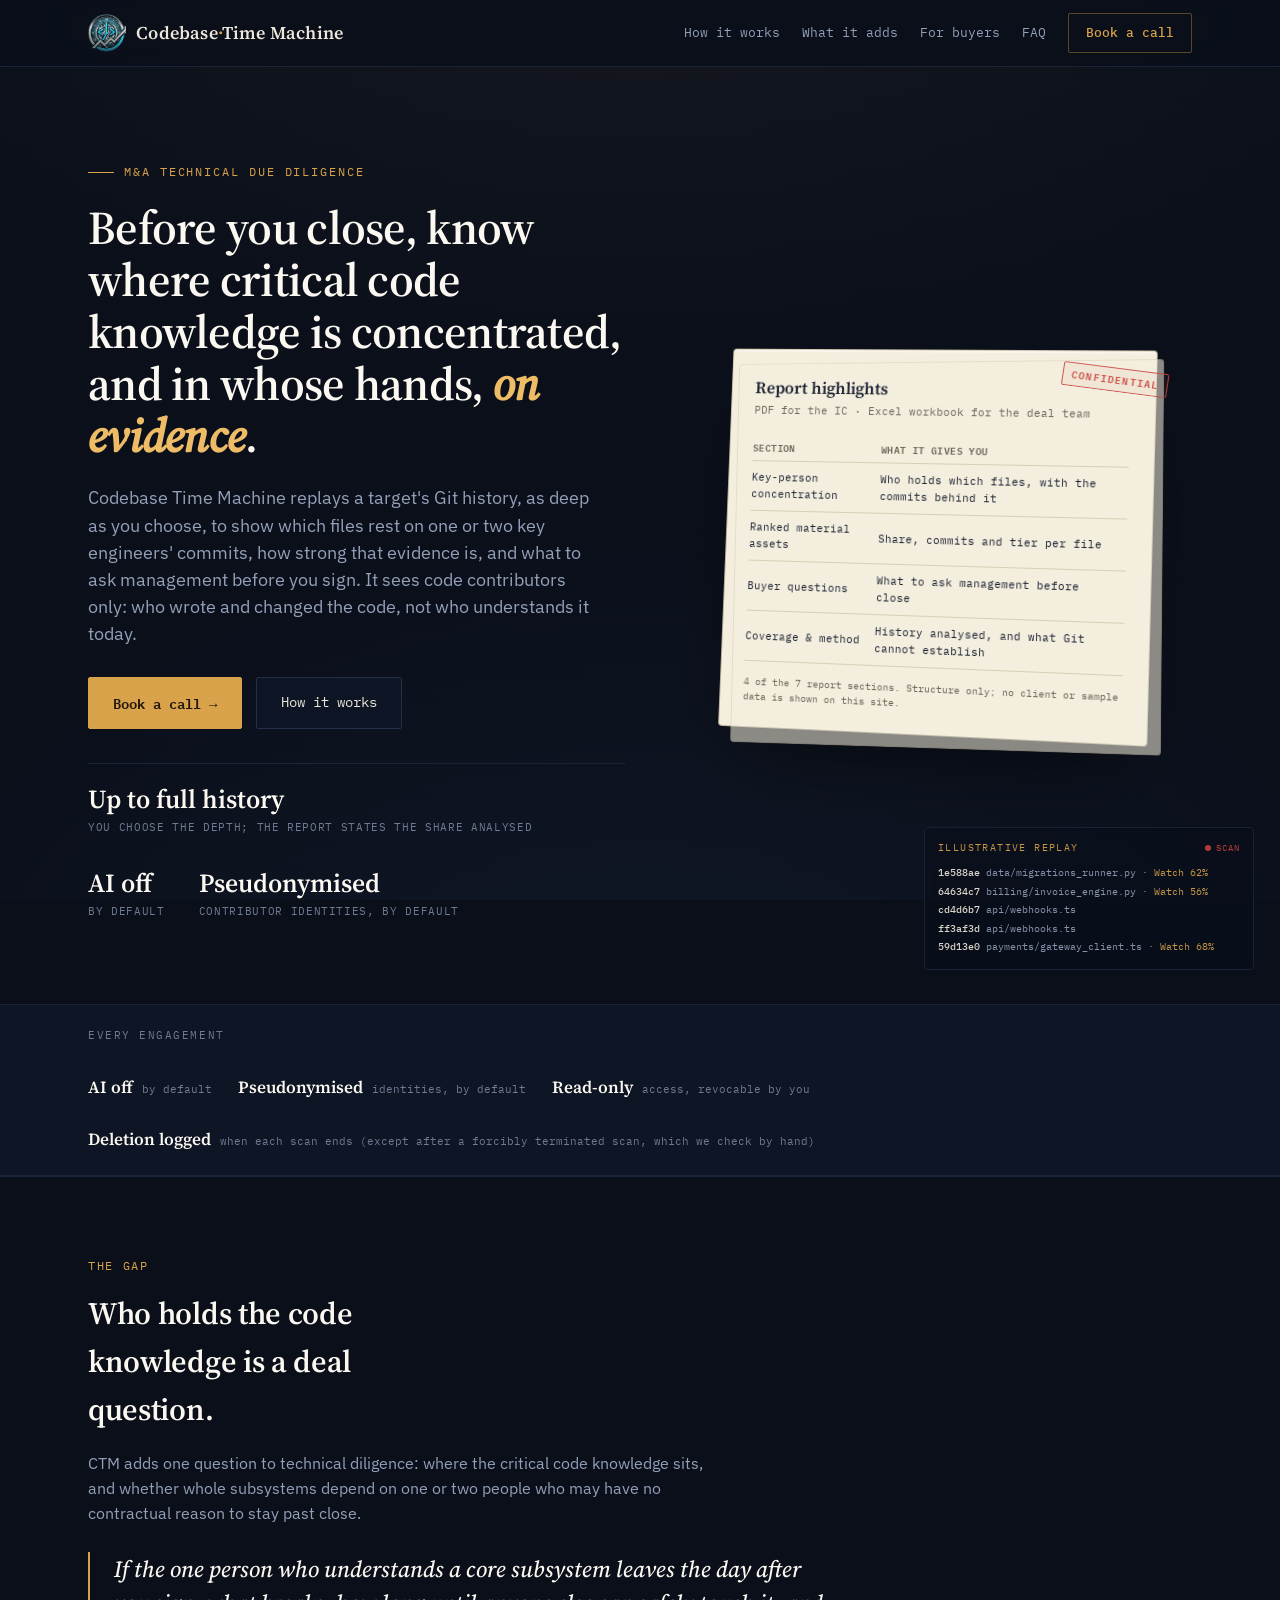
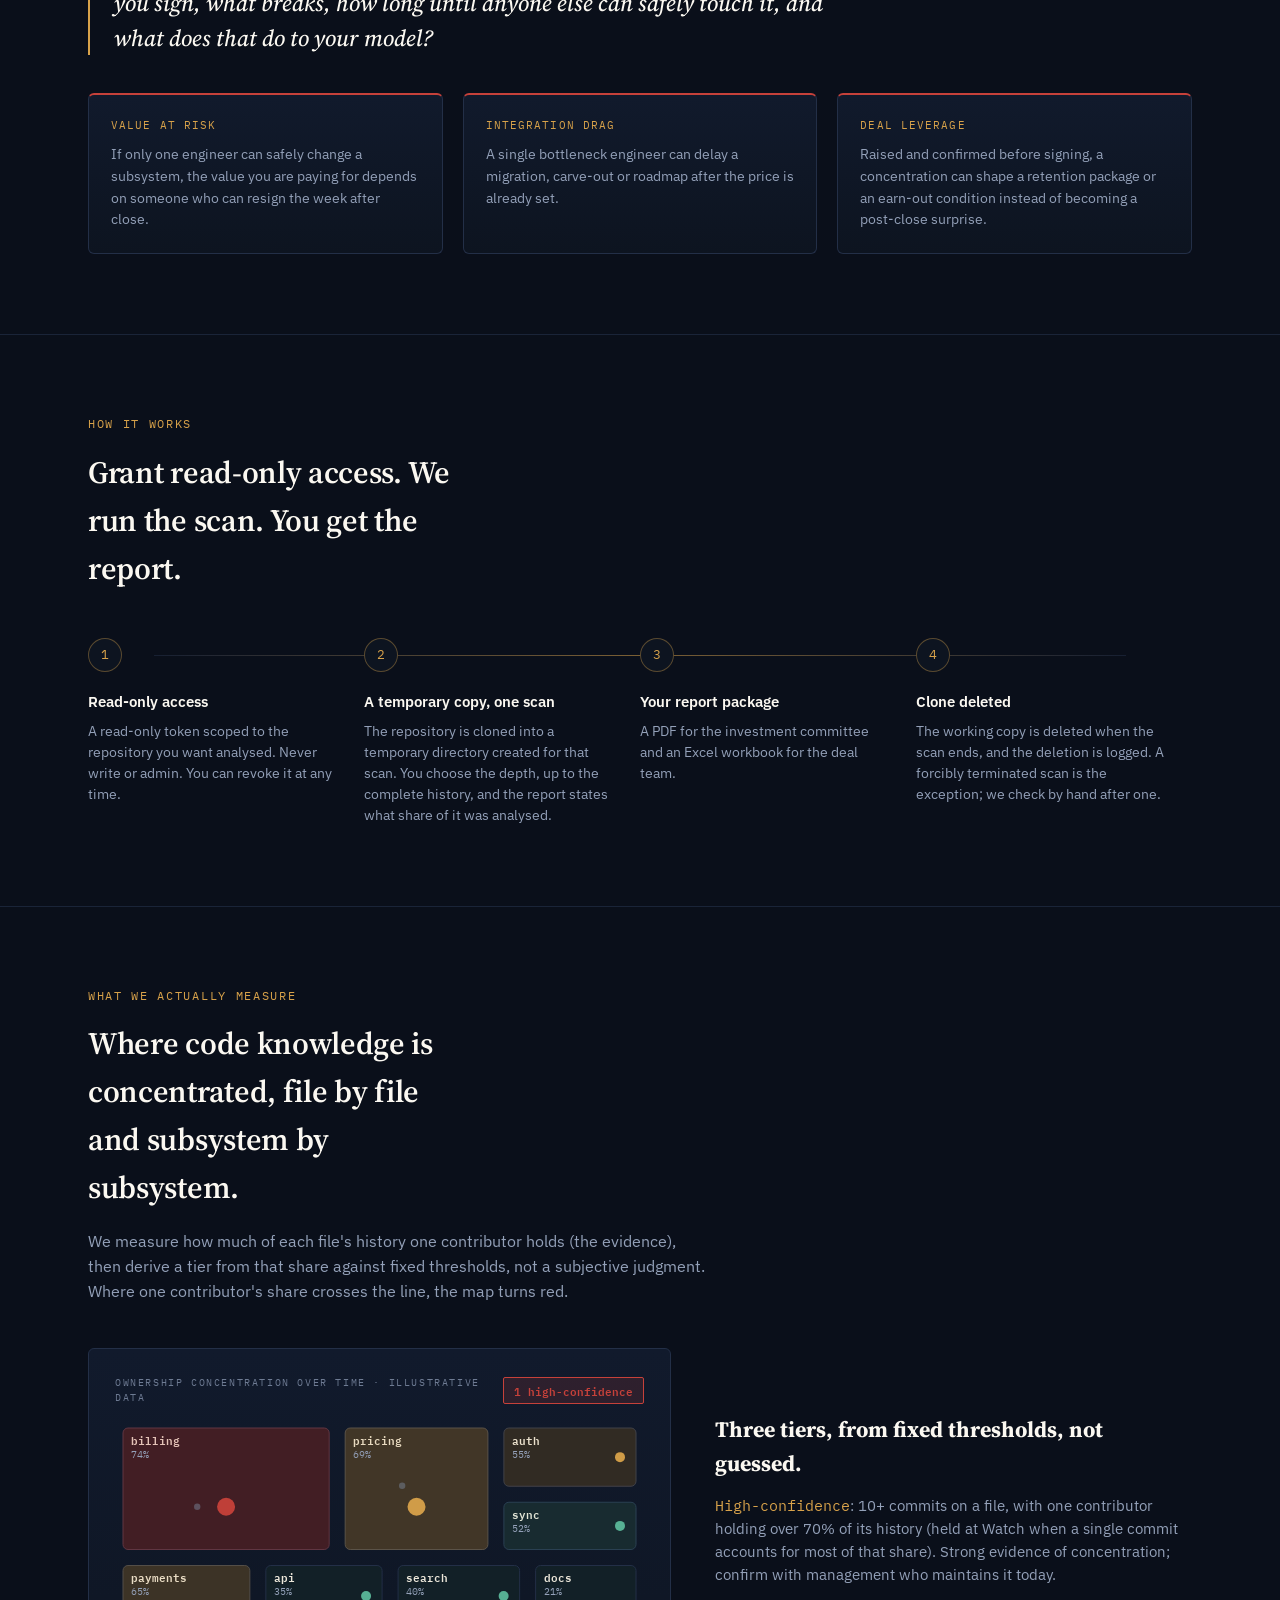
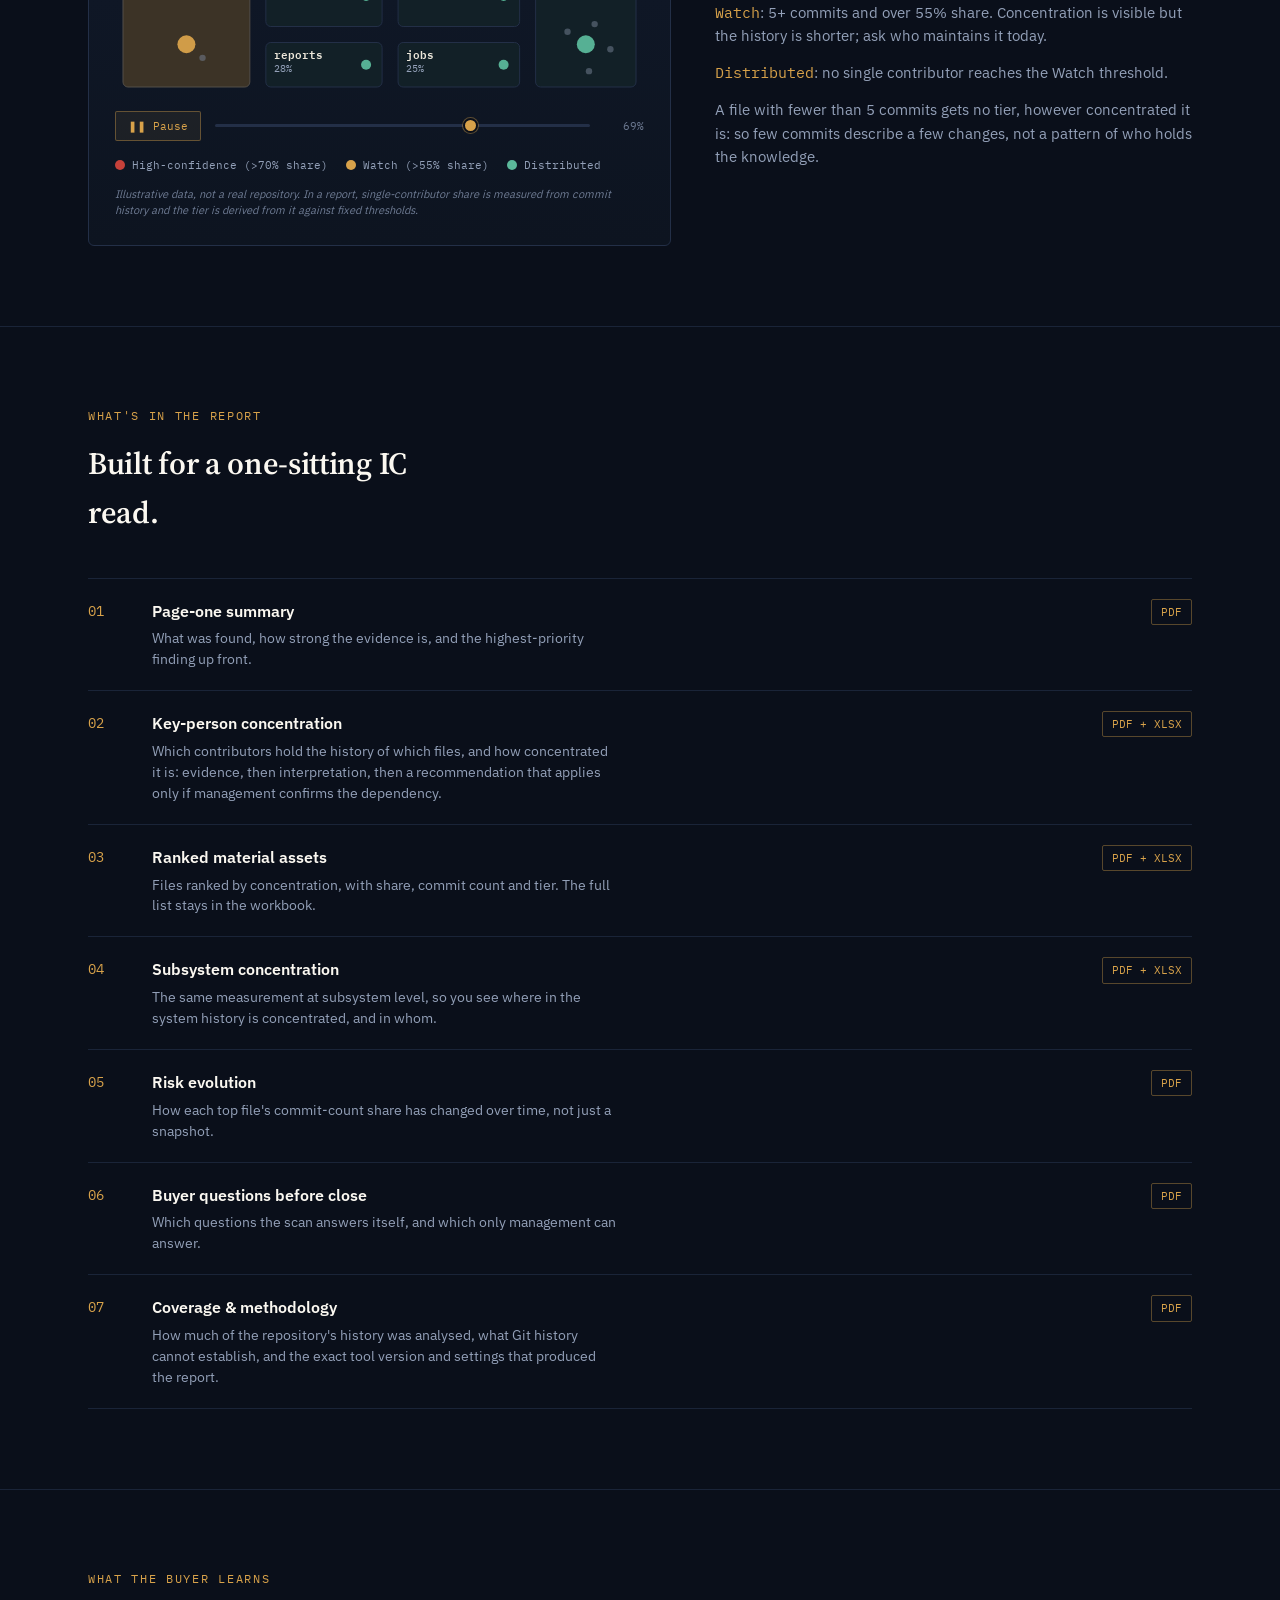
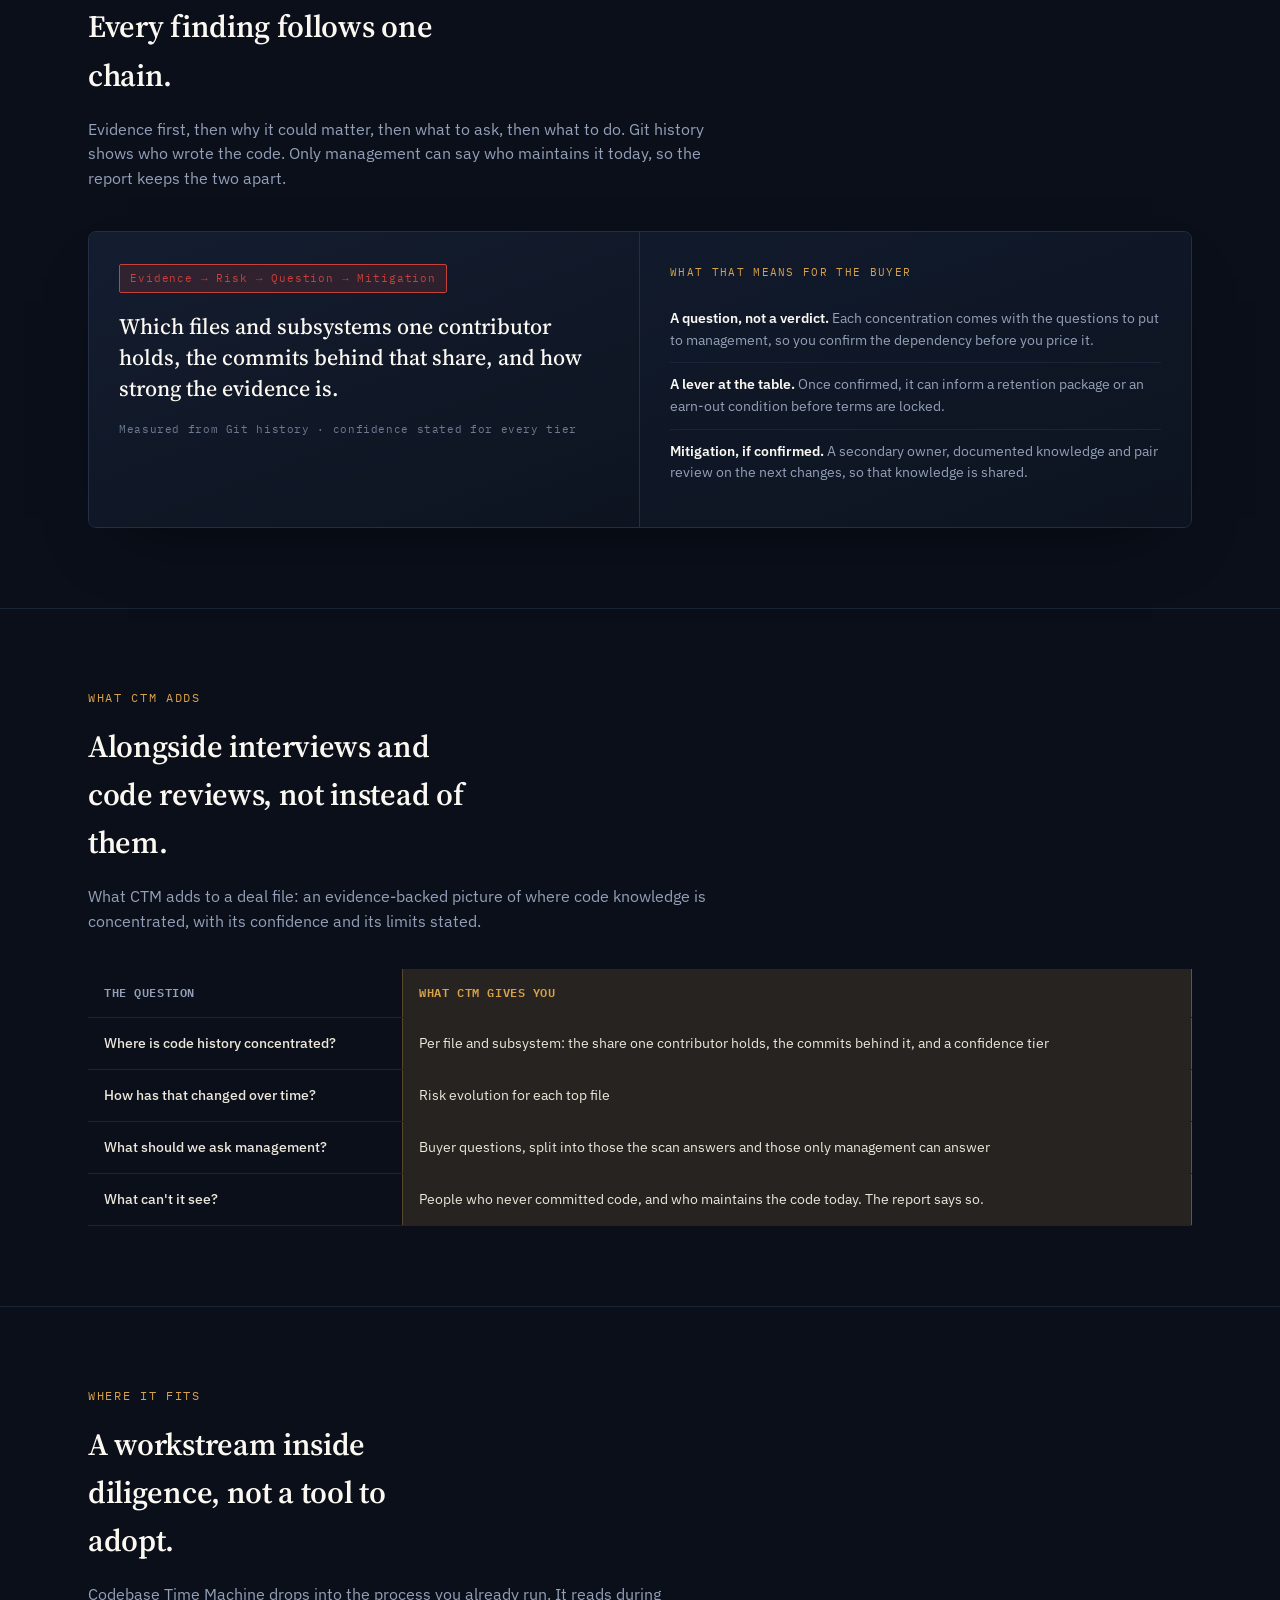
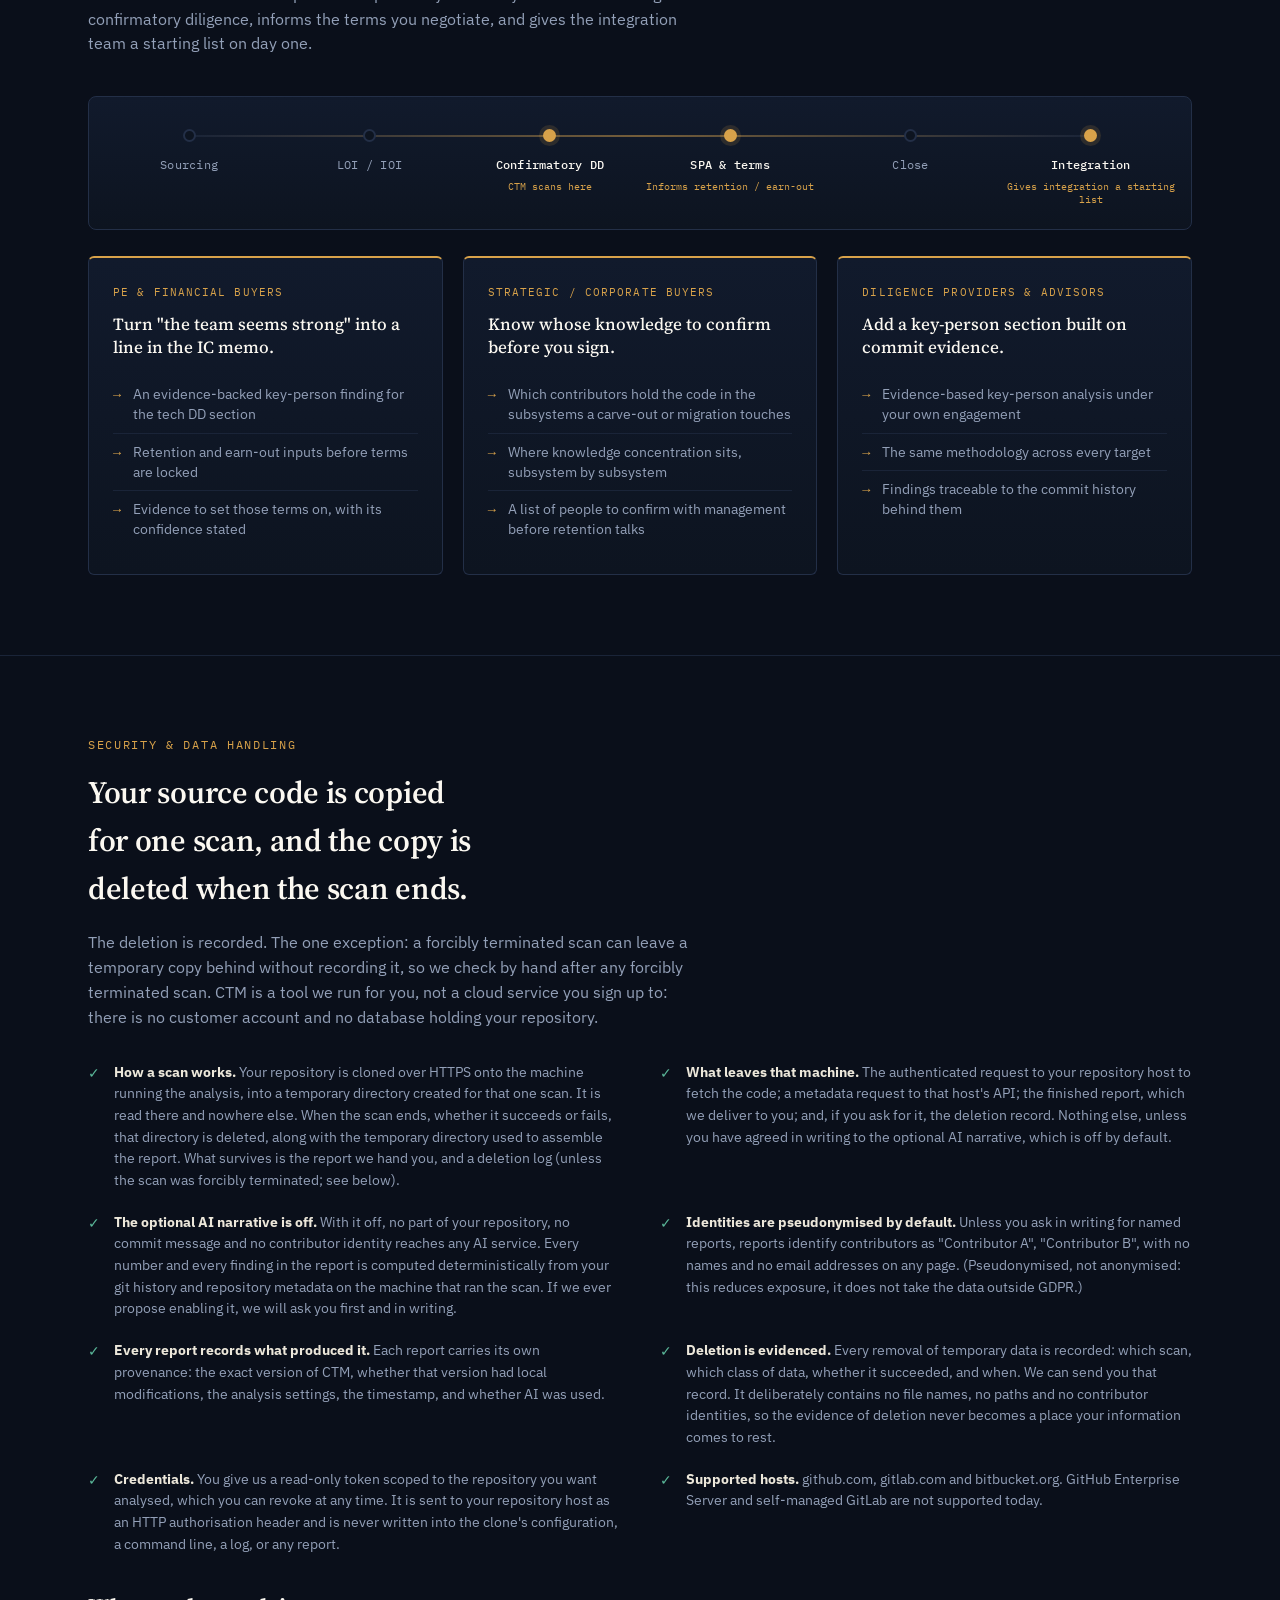
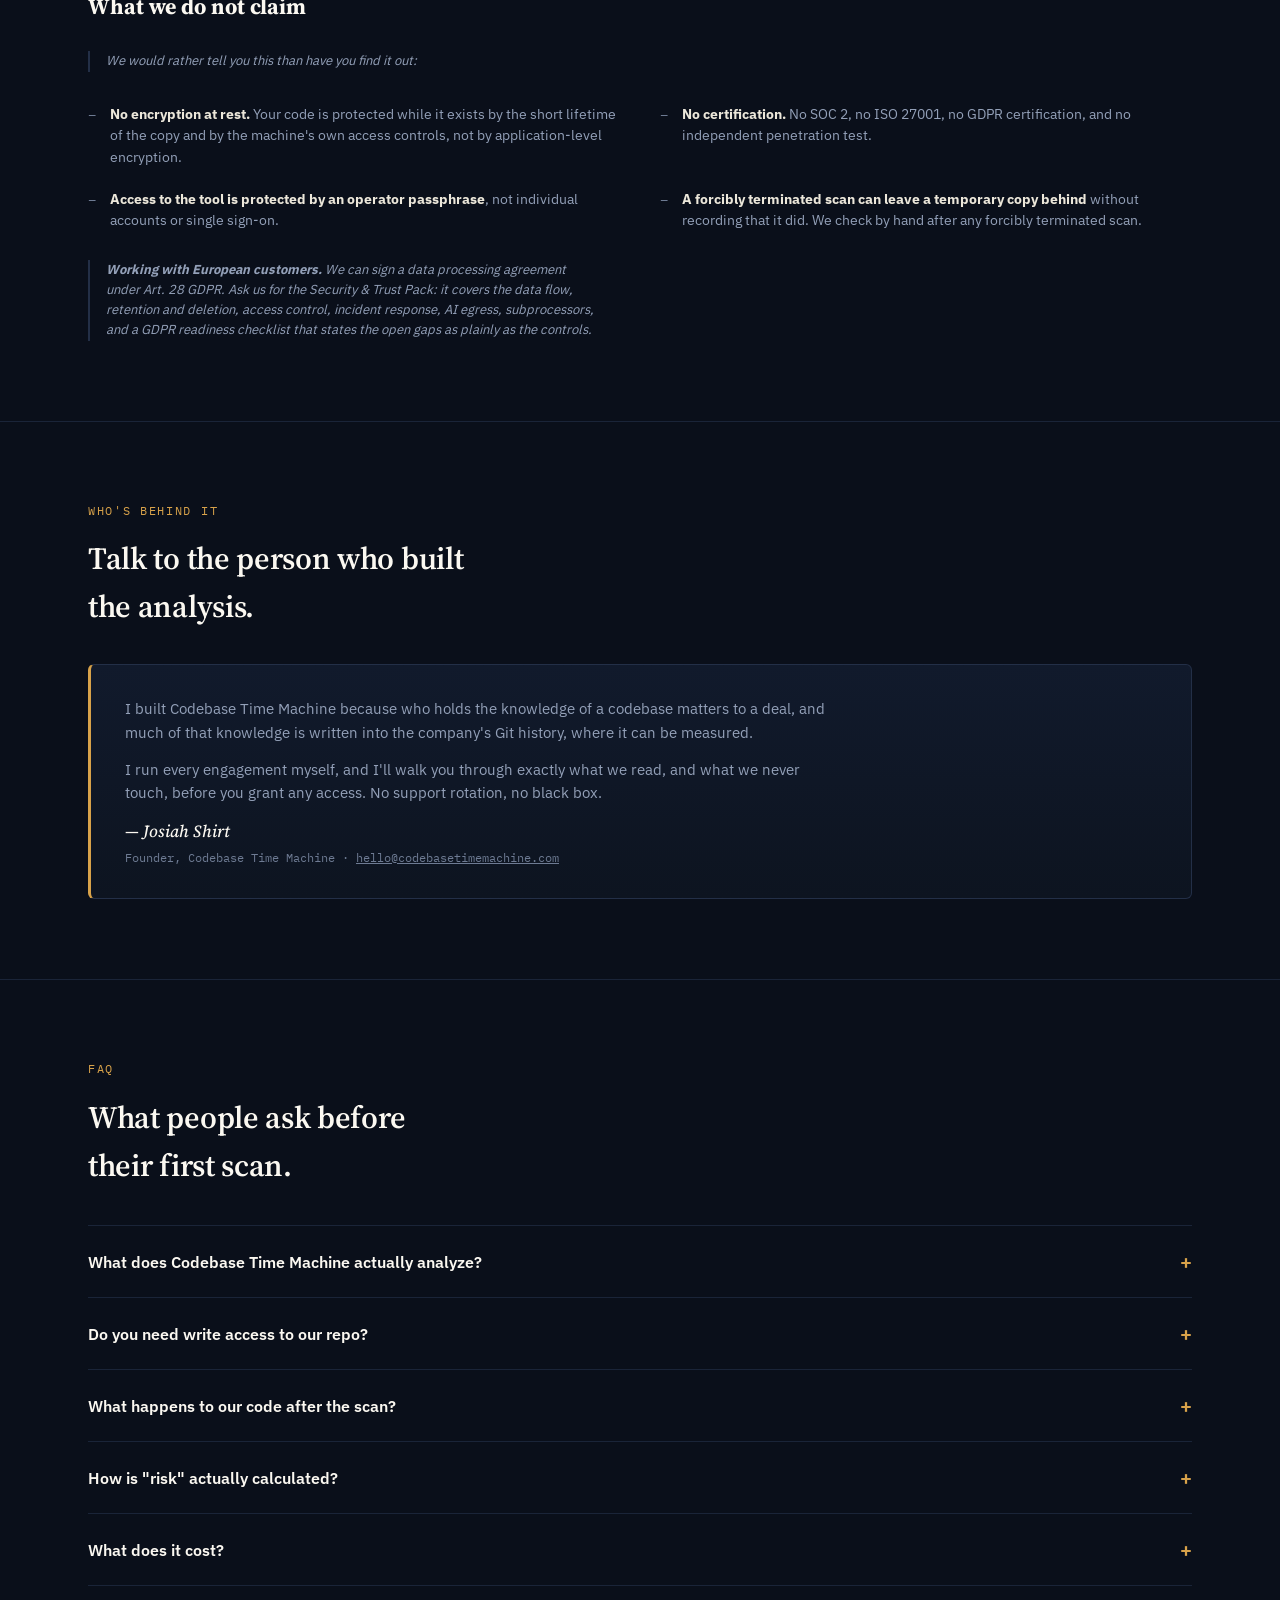
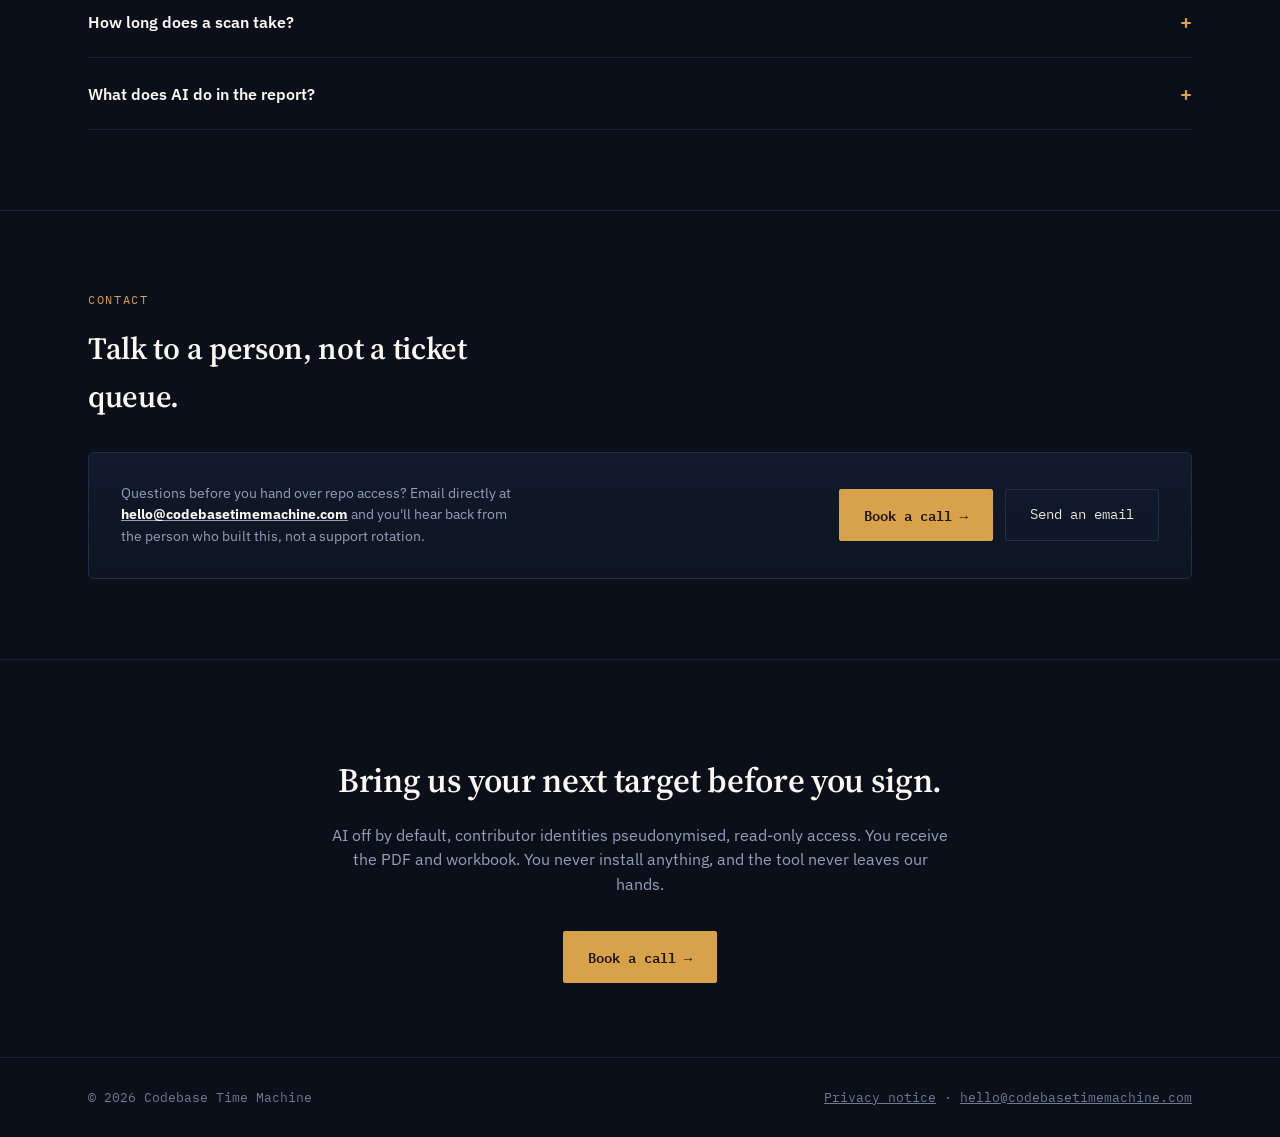
==== commit ee862617: "Tier note: match wording to the 5-commit minimum Co-Authored-By: Claude Opus 5.5 <noreply@anthropic." ====
--- a/index.html
+++ b/index.html
@@ -624,7 +624,7 @@
         <p><span class="tick mono">High-confidence</span>: 10+ commits on a file, with one contributor holding over 70% of its history (held at Watch when a single commit accounts for most of that share). Strong evidence of concentration; confirm with management who maintains it today.</p>
         <p><span class="tick mono">Watch</span>: 5+ commits and over 55% share. Concentration is visible but the history is shorter; ask who maintains it today.</p>
         <p><span class="tick mono">Distributed</span>: no single contributor reaches the Watch threshold.</p>
-        <p>A file with fewer than 5 commits gets no tier, however concentrated it is: one or two commits are a fact about a change, not a pattern of who holds the knowledge.</p>
+        <p>A file with fewer than 5 commits gets no tier, however concentrated it is: so few commits describe a few changes, not a pattern of who holds the knowledge.</p>
       </div>
     </div>
   </div>
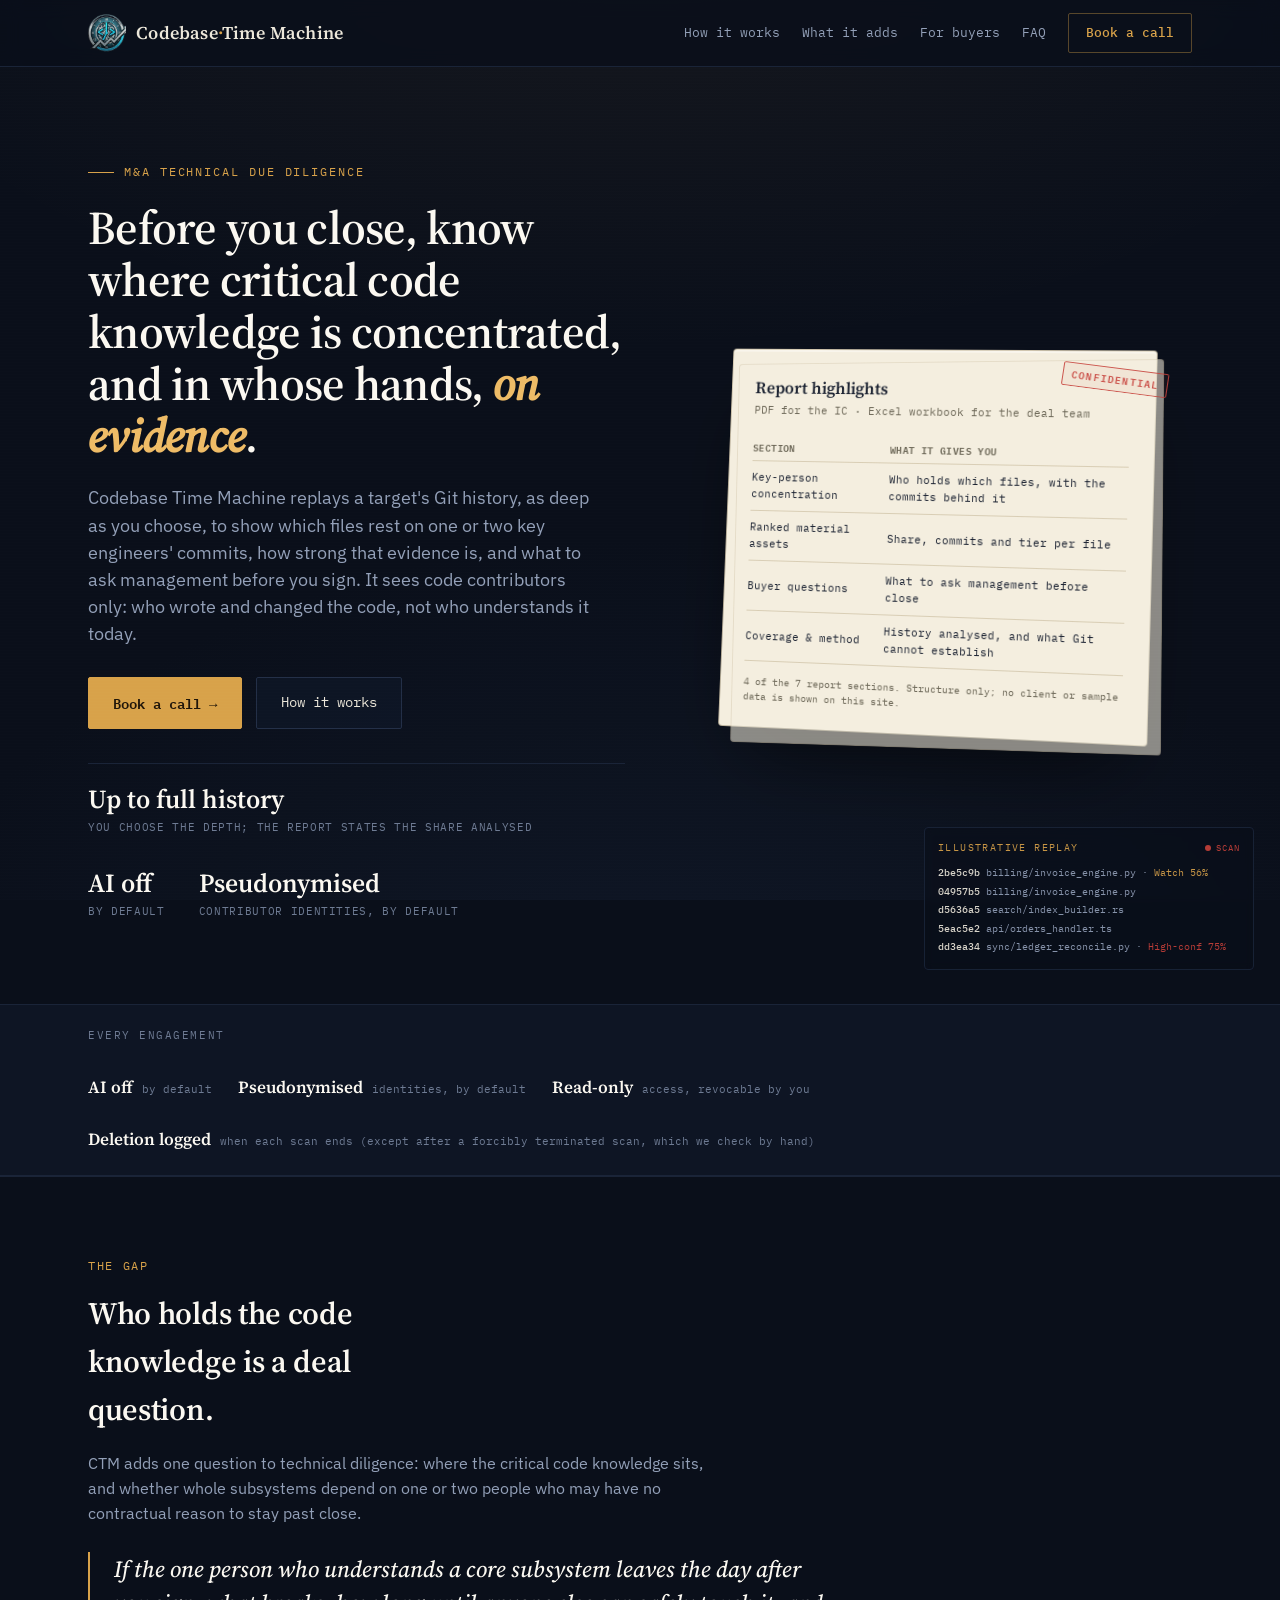
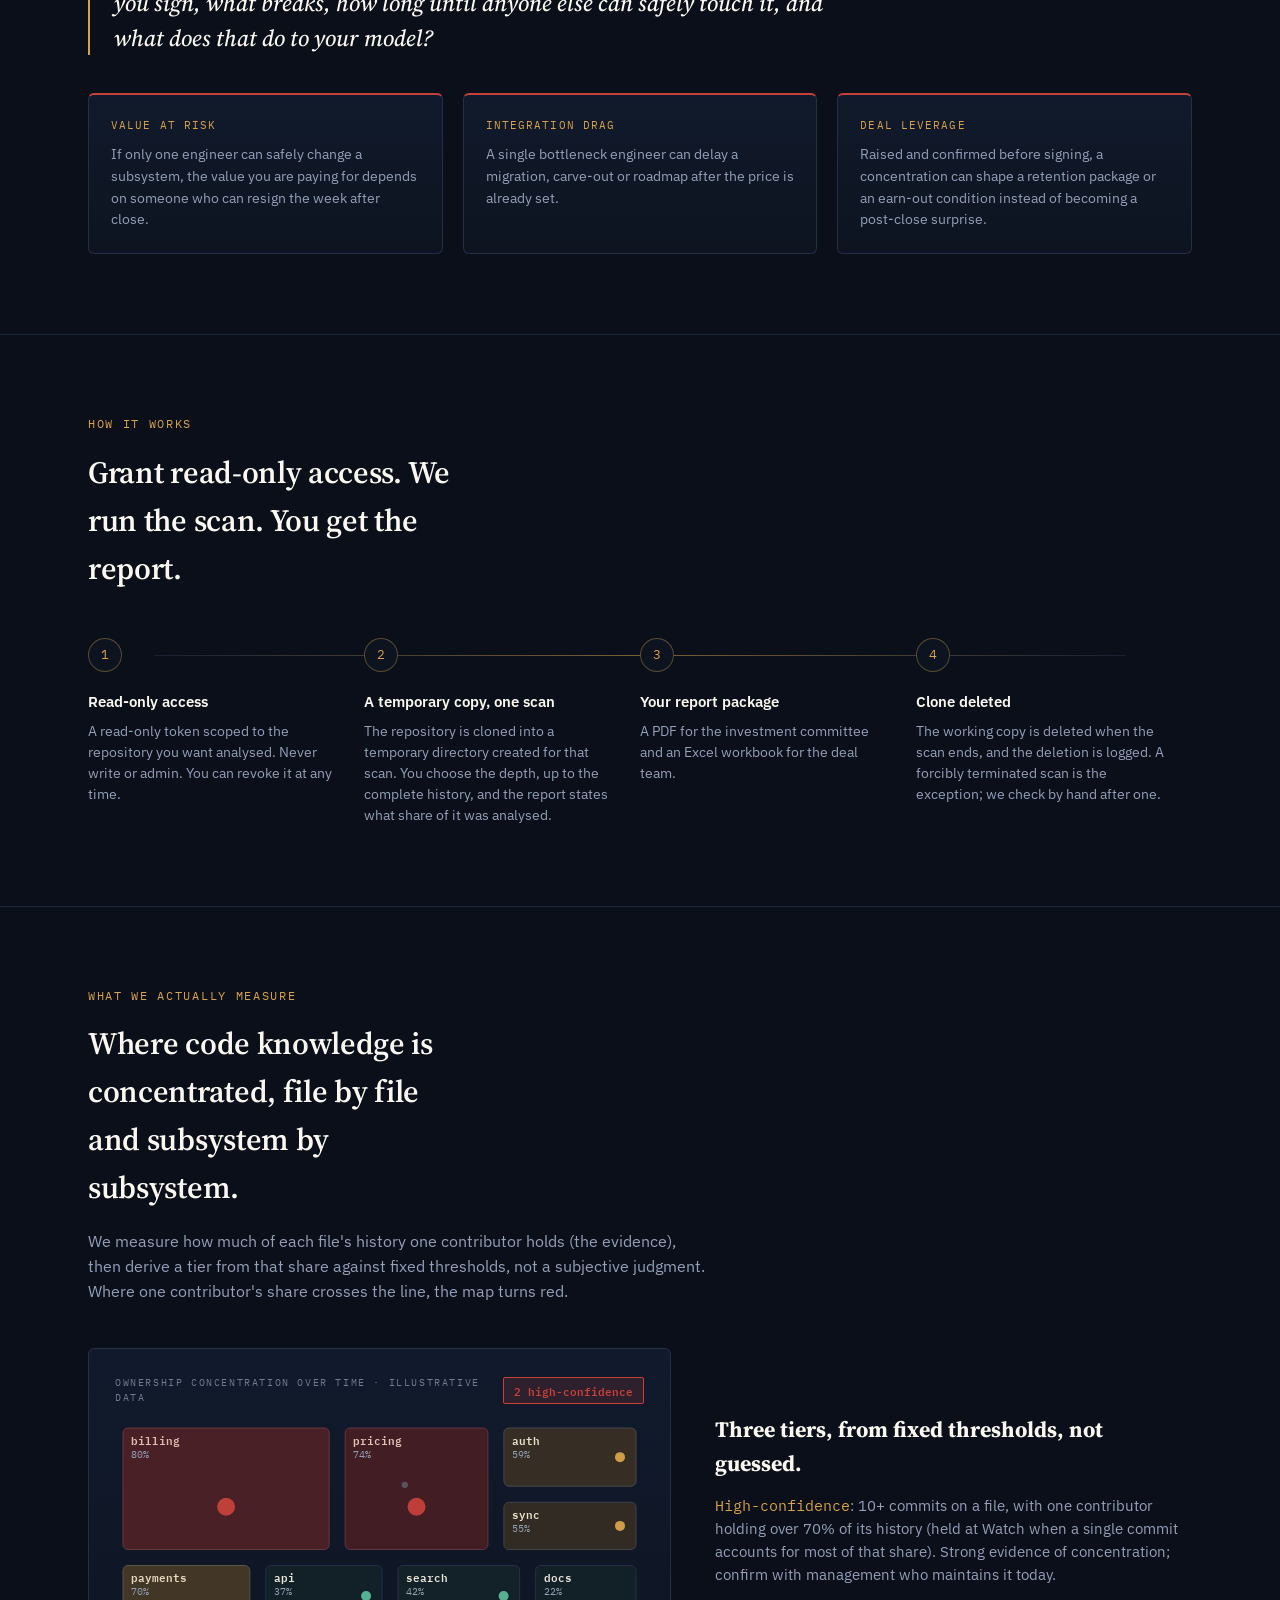
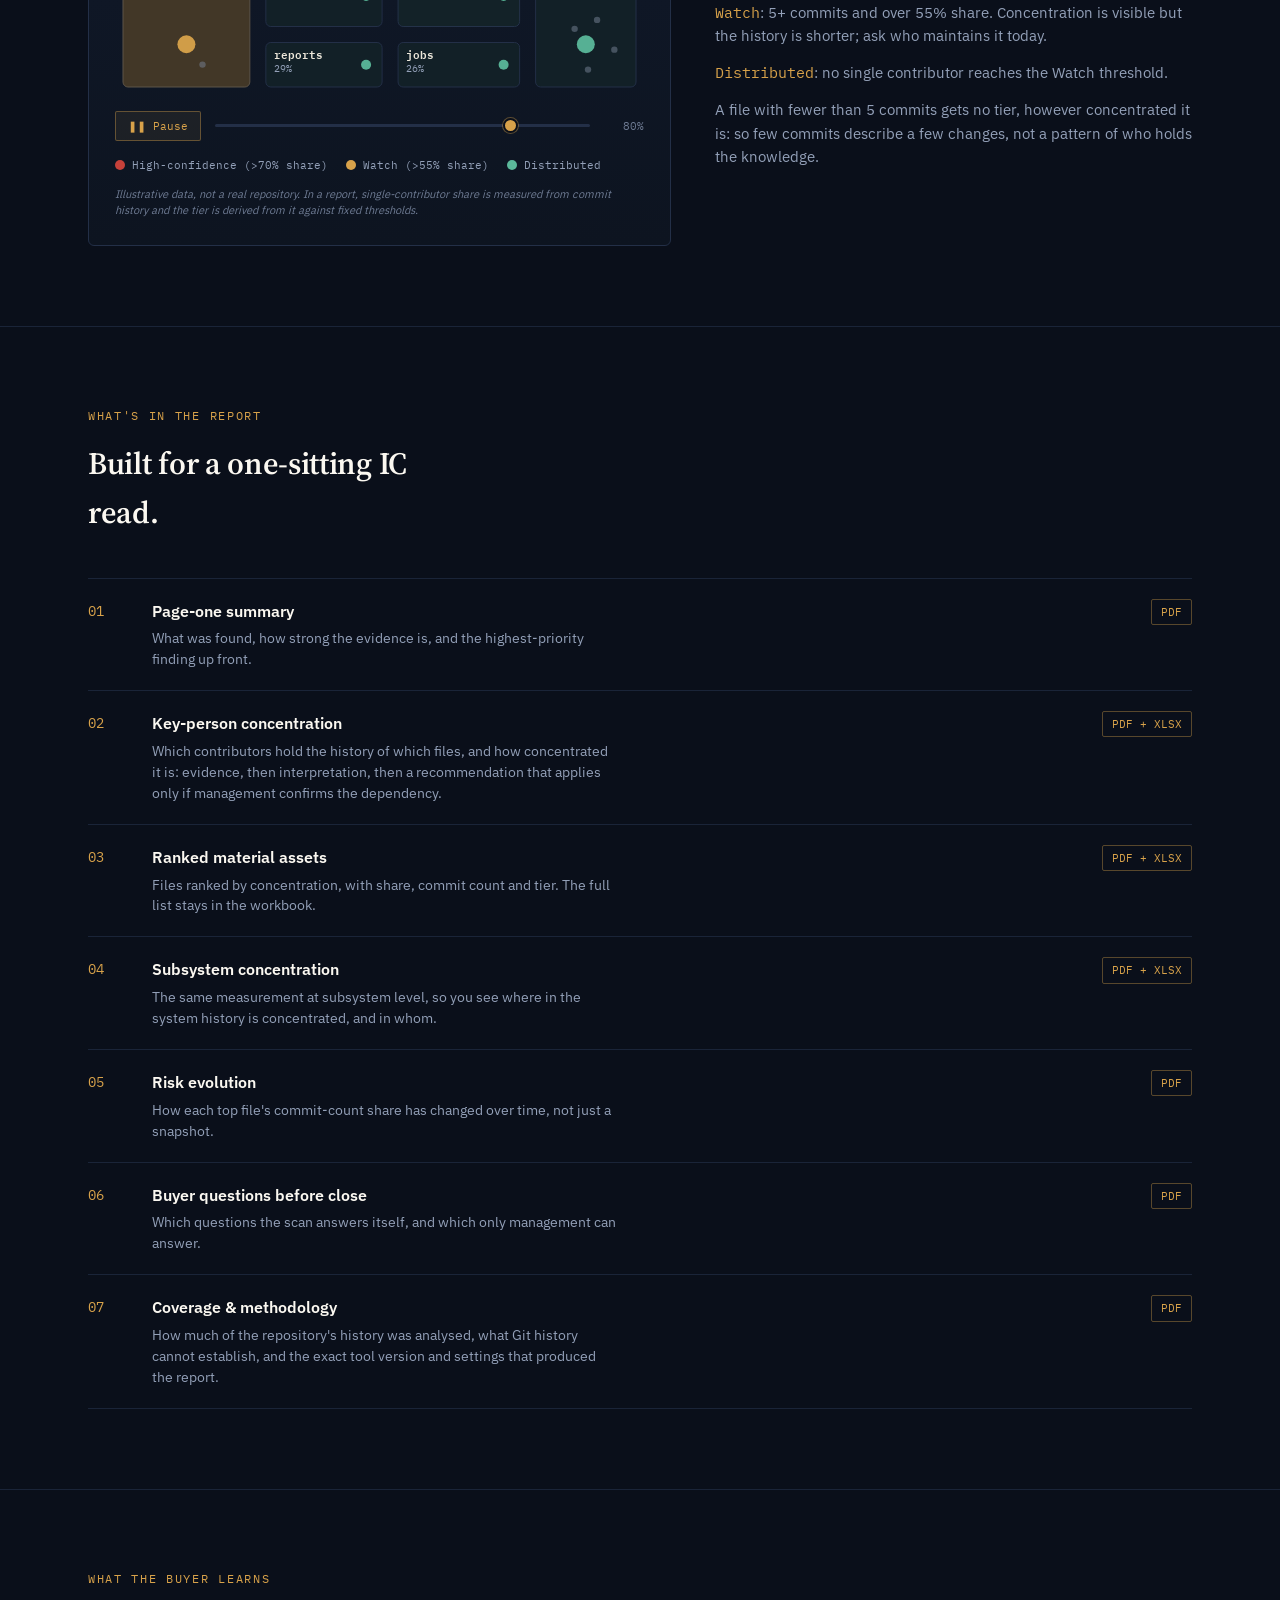
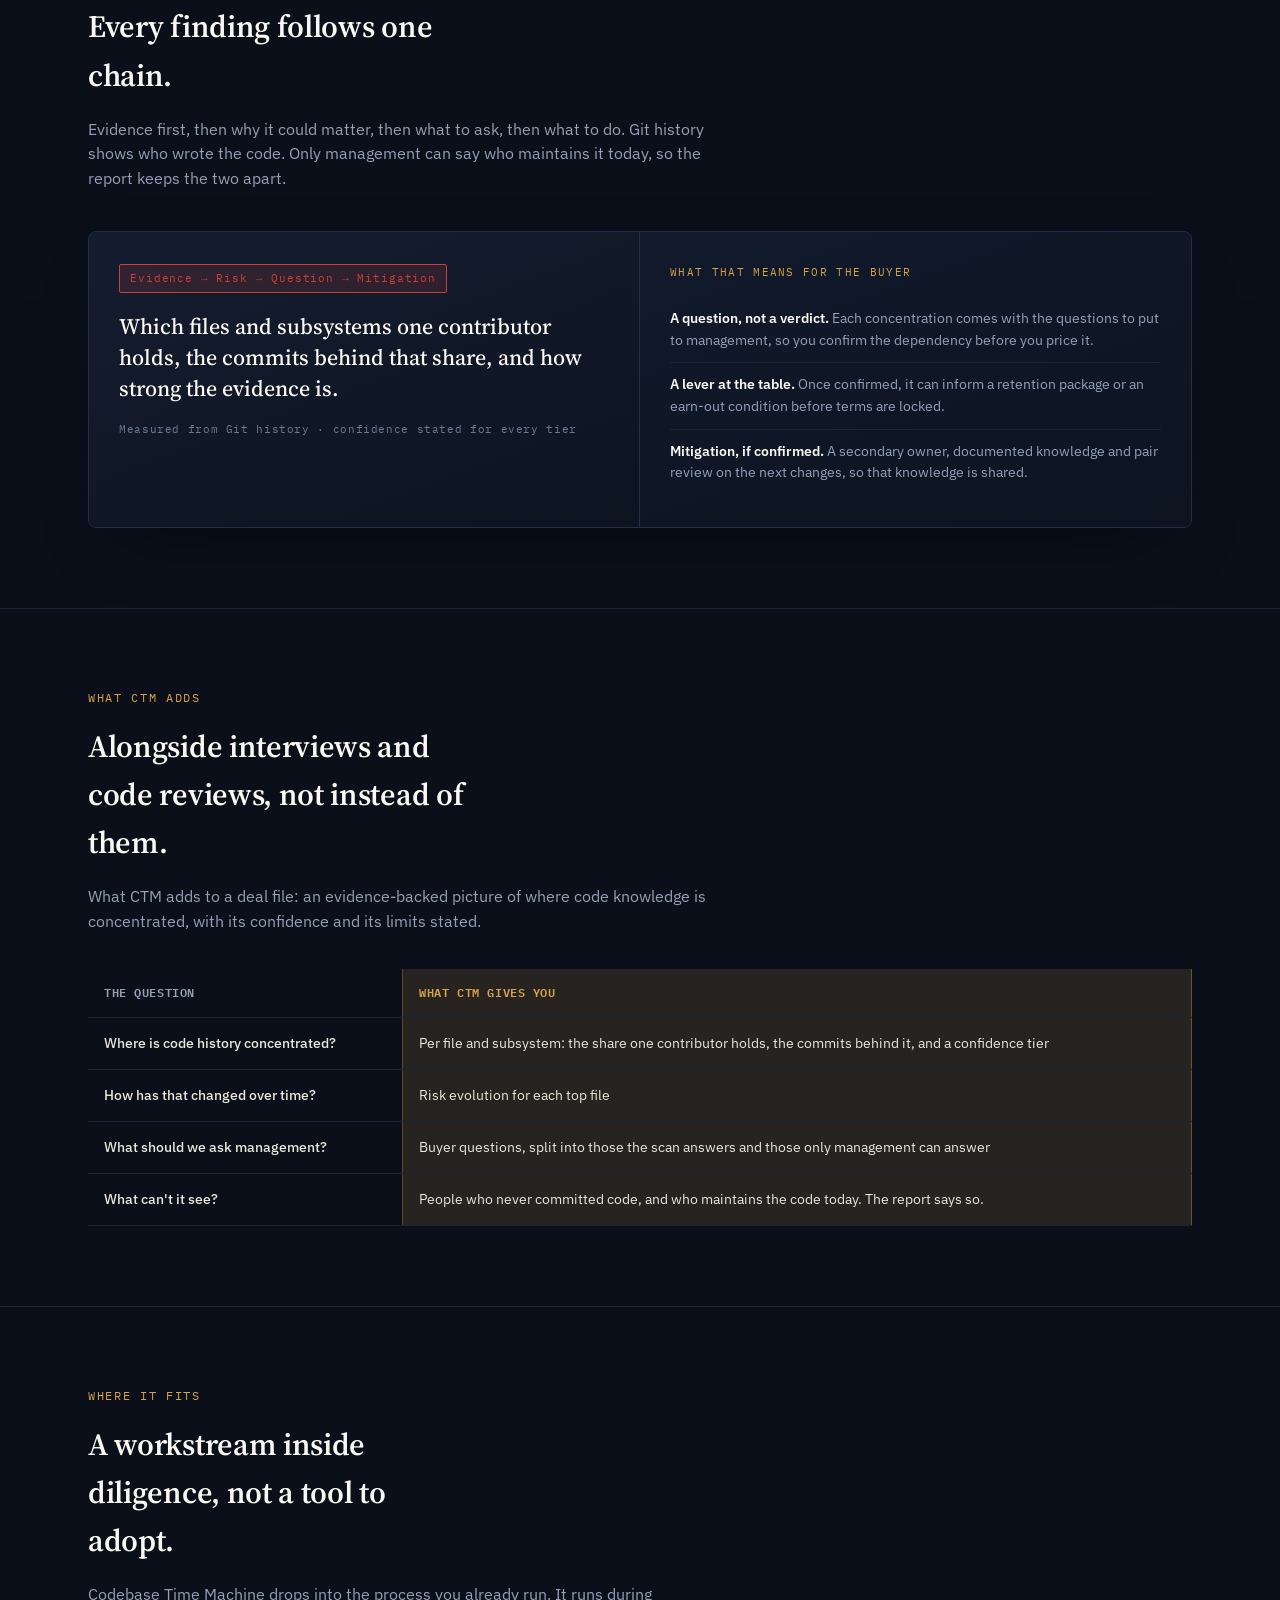
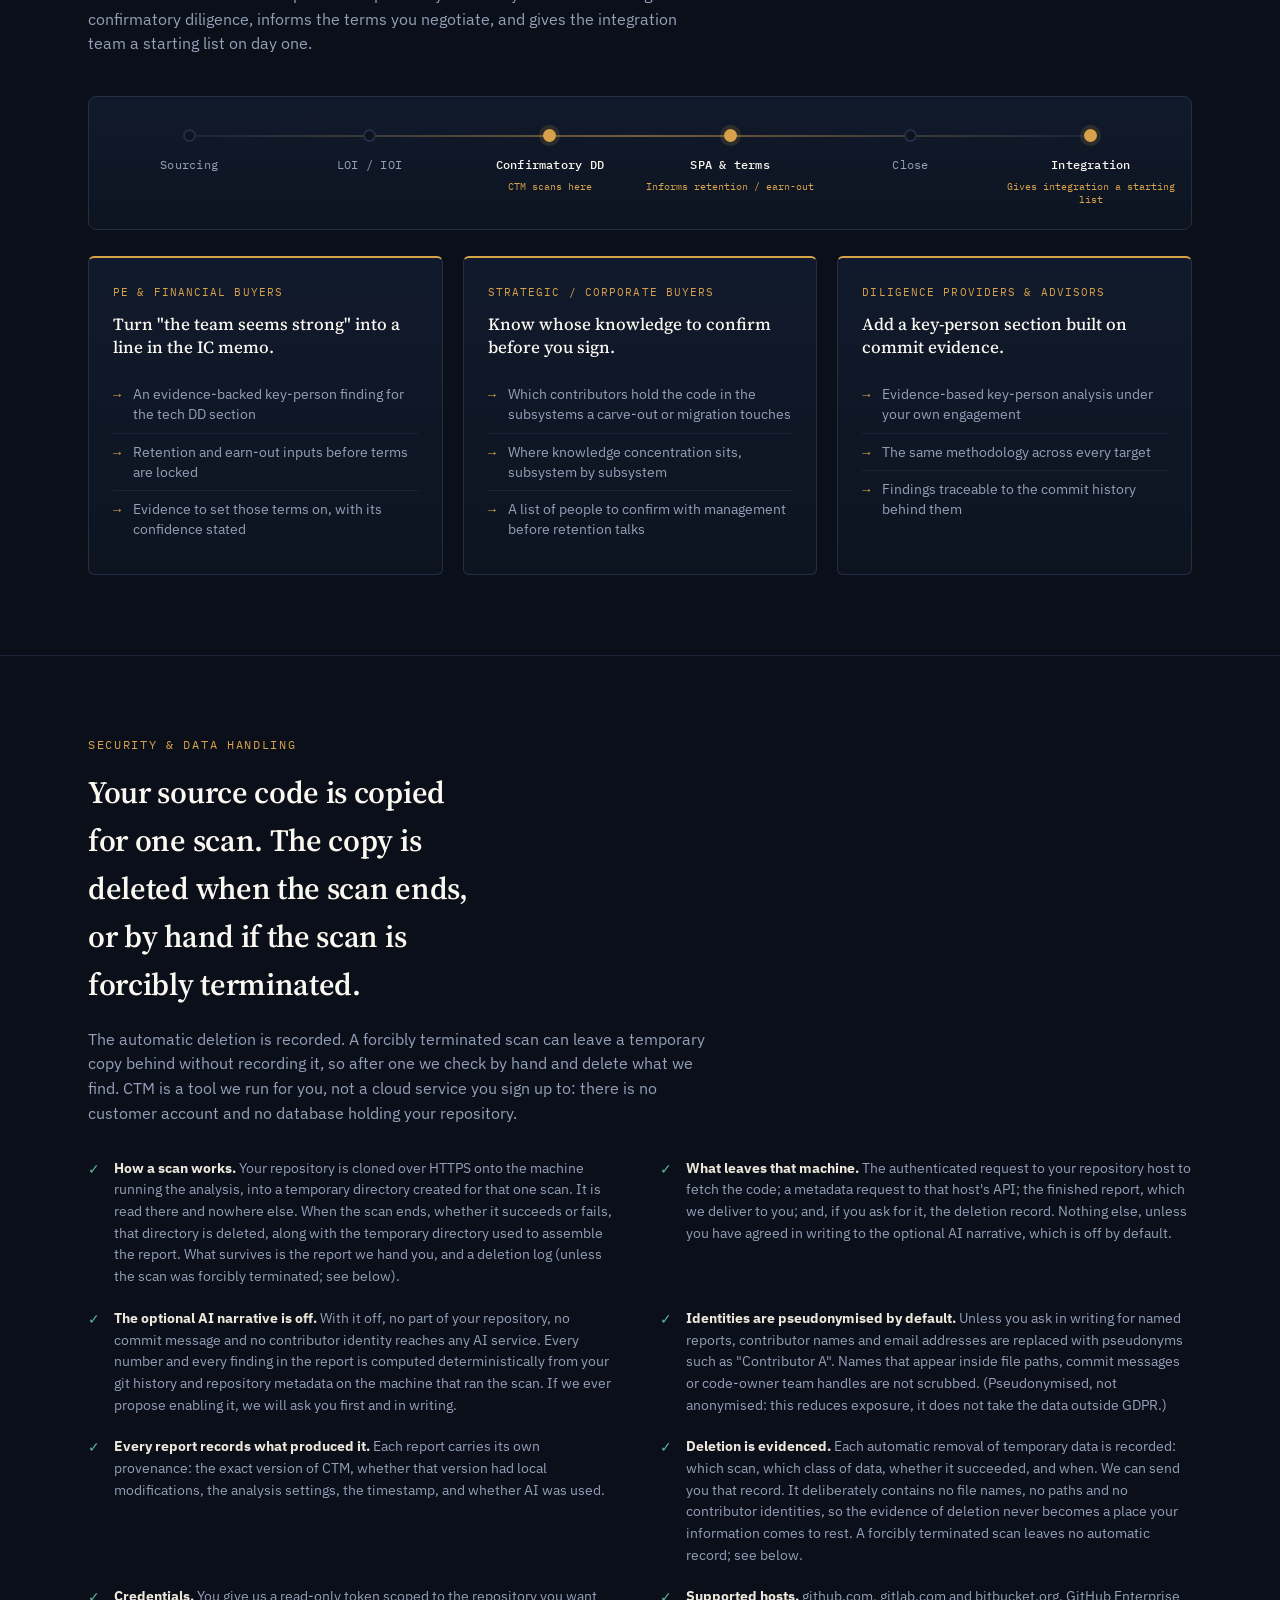
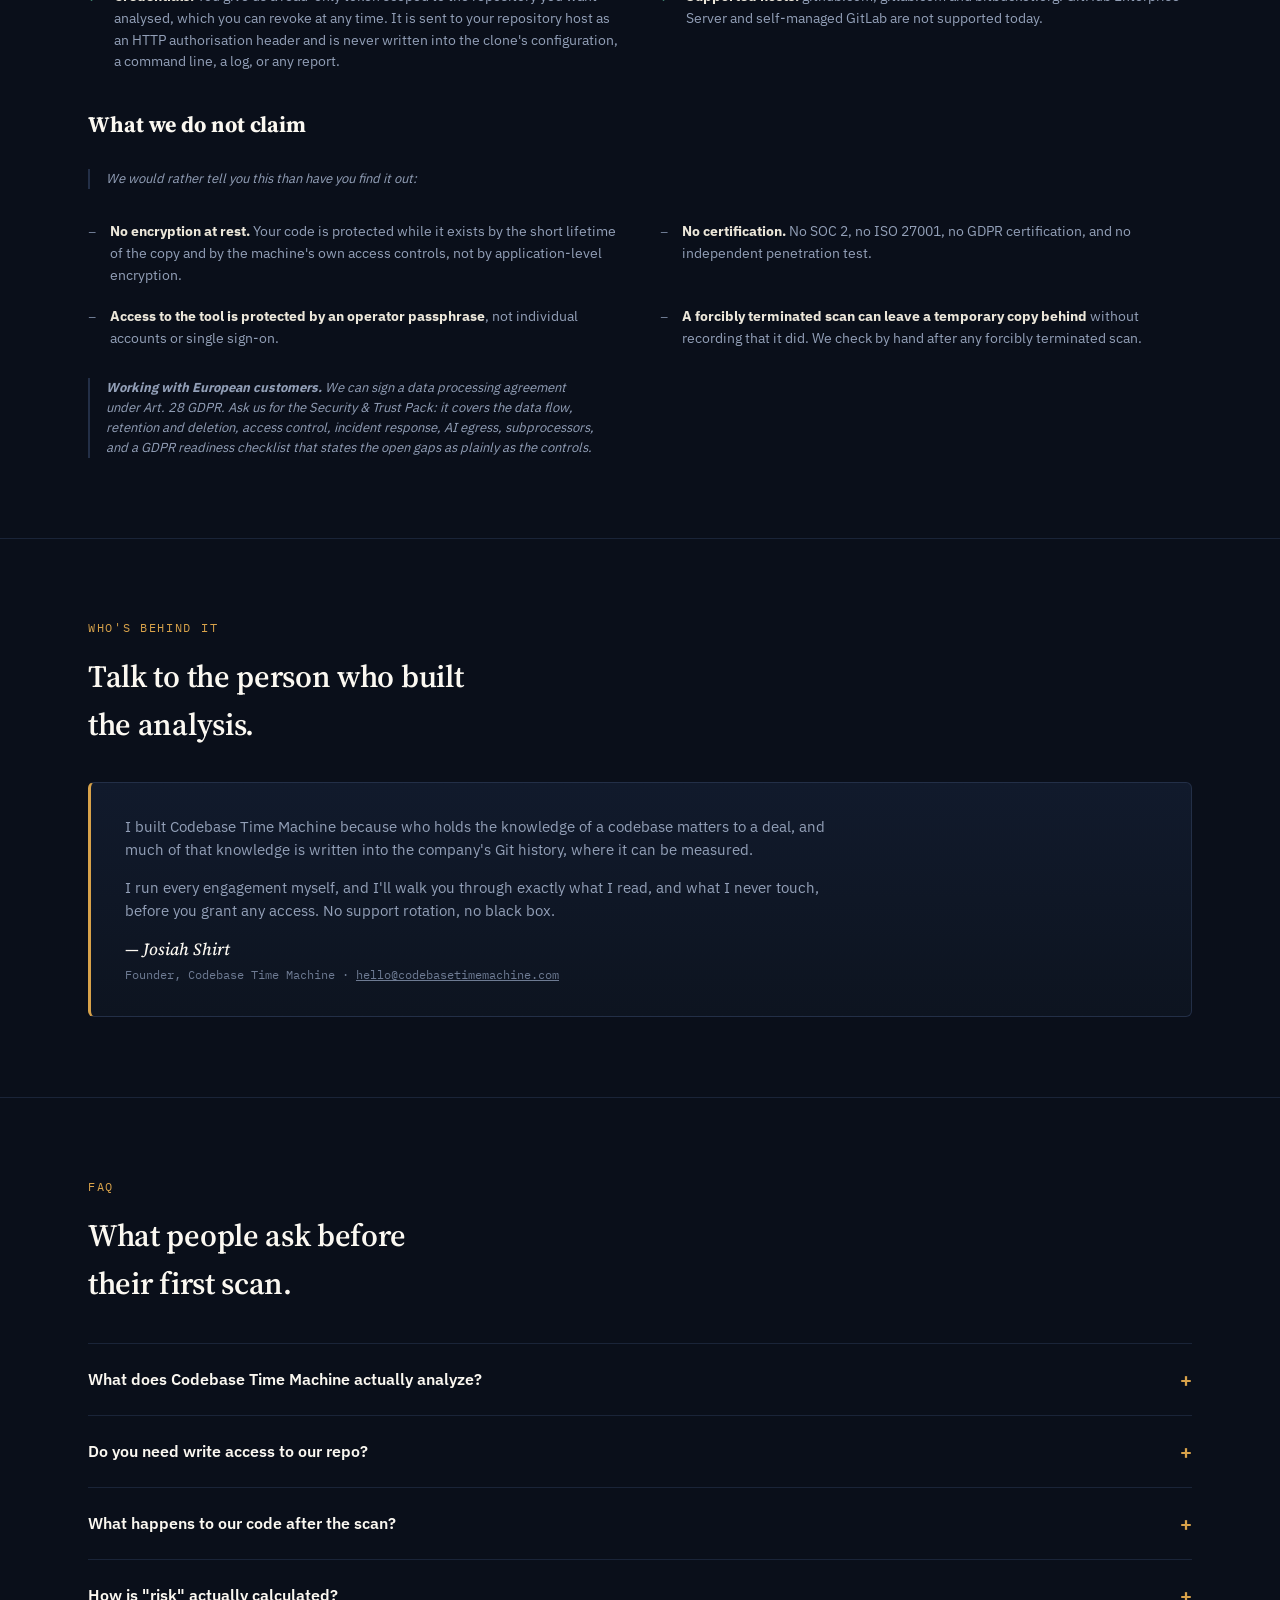
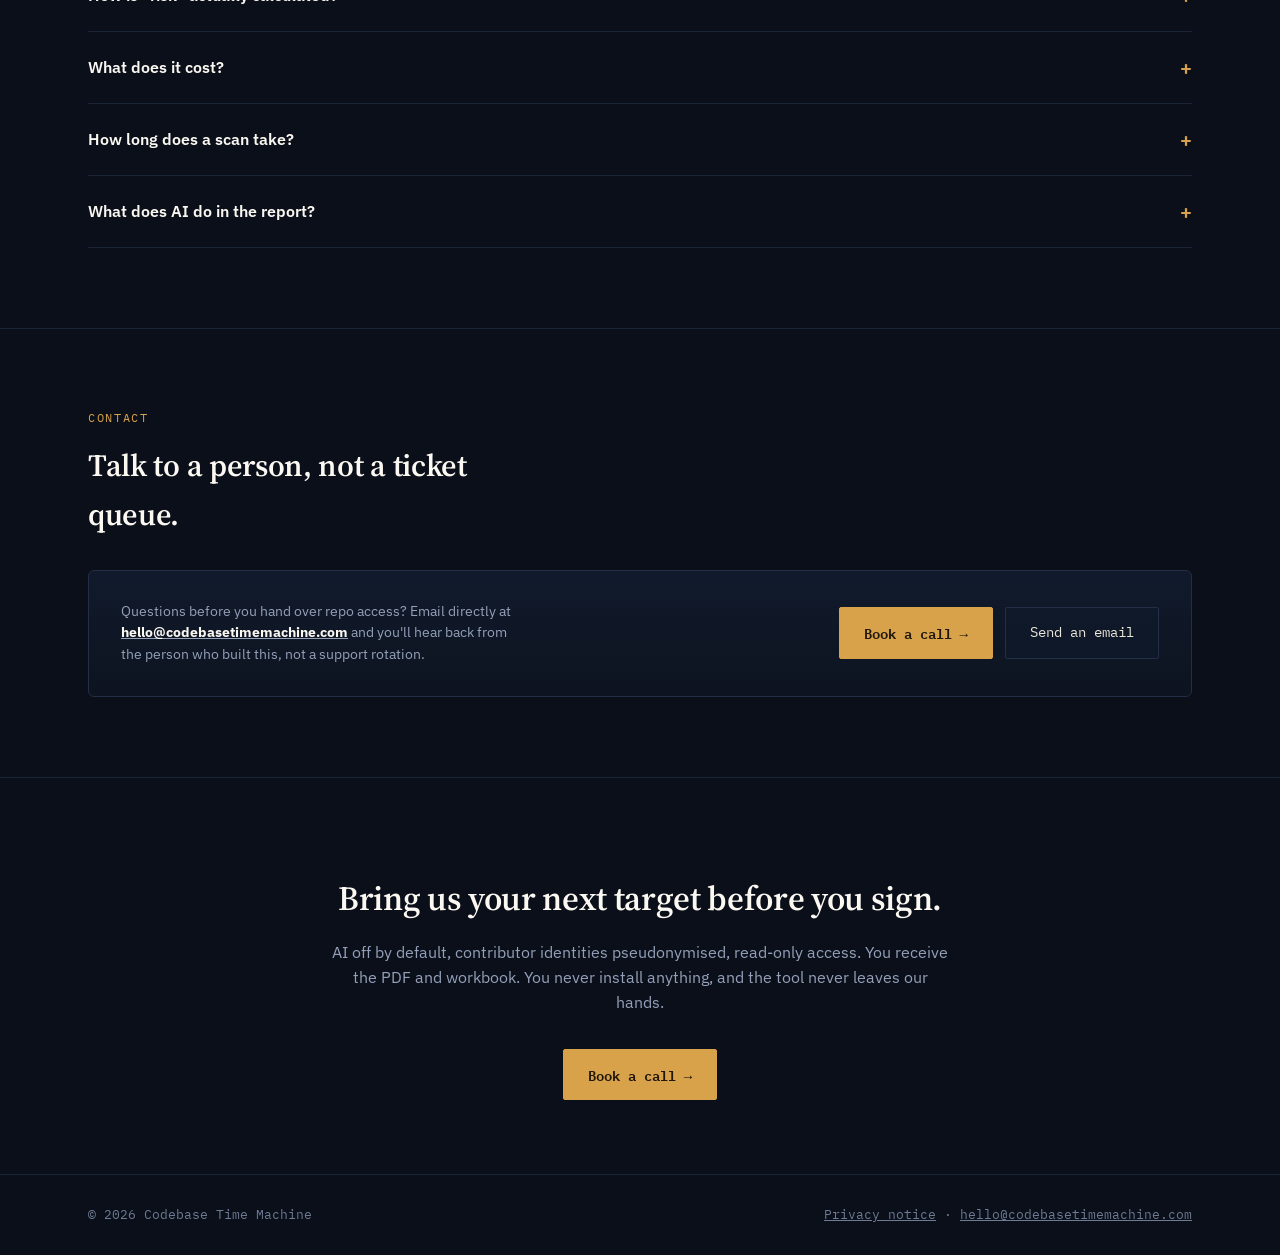
==== commit 1ffcfd8f: "Website round 6: meta descriptions match the hero, honest deletion and pseudonym wording, 320px fixe" ====
--- a/index.html
+++ b/index.html
@@ -3,13 +3,15 @@
 <head>
 <meta charset="UTF-8">
 <meta name="viewport" content="width=device-width, initial-scale=1.0">
-<title>Codebase Time Machine — Key-Person Risk Intelligence for M&A Diligence</title>
-<meta name="description" content="Evidence-first key-person risk analysis for M&amp;A technology diligence: which engineers hold critical code knowledge, how concentrated it is, and what to ask management.">
-<meta property="og:title" content="Codebase Time Machine — Key-Person Risk Intelligence for M&A Diligence">
-<meta property="og:description" content="Evidence-first key-person risk analysis for M&amp;A technology diligence: which engineers hold critical code knowledge, how concentrated it is, and what to ask management.">
+<title>Codebase Time Machine — Key-Person Risk Evidence for M&amp;A Diligence</title>
+<meta name="description" content="Key-person risk evidence for M&amp;A technology diligence: where critical code knowledge is concentrated, and in whose hands, measured from Git history, with the confidence stated and the questions to ask management.">
+<meta property="og:title" content="Codebase Time Machine — Key-Person Risk Evidence for M&amp;A Diligence">
+<meta property="og:description" content="Key-person risk evidence for M&amp;A technology diligence: where critical code knowledge is concentrated, and in whose hands, measured from Git history, with the confidence stated and the questions to ask management.">
 <meta property="og:image" content="https://codebasetimemachine.com/og-image.png">
 <meta property="og:type" content="website">
 <meta name="twitter:card" content="summary_large_image">
+<meta name="twitter:title" content="Codebase Time Machine — Key-Person Risk Evidence for M&amp;A Diligence">
+<meta name="twitter:description" content="Key-person risk evidence for M&amp;A technology diligence: where critical code knowledge is concentrated, and in whose hands, measured from Git history, with the confidence stated and the questions to ask management.">
 <link rel="icon" type="image/png" href="favicon.png">
 <link href="assets/fonts.css" rel="stylesheet">
 <style>
@@ -200,7 +202,7 @@
     text-transform:uppercase;letter-spacing:0.04em;color:var(--muted-on-paper);
     border-bottom:1.5px solid var(--paper-line);padding:6px 6px 6px 0;
   }
-  table.doc-table td{padding:8px 6px 8px 0;border-bottom:1px solid var(--paper-line);font-family:'IBM Plex Mono',monospace;font-size:11px;overflow-wrap:anywhere;}
+  table.doc-table td{padding:8px 6px 8px 0;border-bottom:1px solid var(--paper-line);font-family:'IBM Plex Mono',monospace;font-size:11px;overflow-wrap:normal;hyphens:auto;-webkit-hyphens:auto;}
   .tier-critical{color:var(--red);font-weight:600;}
   .tier-watch{color:#9A6B00;font-weight:600;}
   .doc-foot{margin-top:14px;font-size:9.5px;color:var(--muted-on-paper);font-family:'IBM Plex Mono',monospace;}
@@ -460,6 +462,8 @@
     .toc-tag{grid-column:2;justify-self:start;}
     .d-grid{grid-template-columns:1fr 1fr;}
   }
+  .nw{white-space:nowrap;}
+  @media (max-width:400px){ .wrap{padding:0 20px;} .band .wrap{padding:22px 20px;} .contact-box{padding:24px 20px;} .contact-box p a{overflow-wrap:anywhere;} .tm-head{flex-wrap:wrap;} .founder{padding:26px 20px;} }
 </style>
 </head>
 <body>
@@ -733,7 +737,7 @@
   <div class="wrap reveal">
     <div class="section-label">Where it fits</div>
     <h2>A workstream inside diligence, not a tool to adopt.</h2>
-    <p class="lead-text">Codebase Time Machine drops into the process you already run. It reads during confirmatory diligence, informs the terms you negotiate, and gives the integration team a starting list on day one.</p>
+    <p class="lead-text">Codebase Time Machine drops into the process you already run. It runs during confirmatory diligence, informs the terms you negotiate, and gives the integration team a starting list on day one.</p>
 
     <div class="fit-flow" role="img" aria-label="Deal timeline: CTM runs during confirmatory diligence, informs retention and earn-out terms, and gives integration a starting list.">
       <div class="fit-stage"><span class="fs-dot"></span><div class="fs-name">Sourcing</div></div>
@@ -779,15 +783,15 @@
 <section id="security">
   <div class="wrap reveal">
     <div class="section-label">Security &amp; data handling</div>
-    <h2>Your source code is copied for one scan, and the copy is deleted when the scan ends.</h2>
-    <p class="lead-text">The deletion is recorded. The one exception: a forcibly terminated scan can leave a temporary copy behind without recording it, so we check by hand after any forcibly terminated scan. CTM is a tool we run for you, not a cloud service you sign up to: there is no customer account and no database holding your repository.</p>
+    <h2>Your source code is copied for one scan. The copy is deleted when the scan ends, or by hand if the scan is forcibly terminated.</h2>
+    <p class="lead-text">The automatic deletion is recorded. A forcibly terminated scan can leave a temporary copy behind without recording it, so after one we check by hand and delete what we find. CTM is a tool we run for you, not a cloud service you sign up to: there is no customer account and no database holding your repository.</p>
     <div class="sec-list">
       <div class="sec-item"><span class="sec-check">✓</span><p><strong>How a scan works.</strong> Your repository is cloned over HTTPS onto the machine running the analysis, into a temporary directory created for that one scan. It is read there and nowhere else. When the scan ends, whether it succeeds or fails, that directory is deleted, along with the temporary directory used to assemble the report. What survives is the report we hand you, and a deletion log (unless the scan was forcibly terminated; see below).</p></div>
       <div class="sec-item"><span class="sec-check">✓</span><p><strong>What leaves that machine.</strong> The authenticated request to your repository host to fetch the code; a metadata request to that host's API; the finished report, which we deliver to you; and, if you ask for it, the deletion record. Nothing else, unless you have agreed in writing to the optional AI narrative, which is off by default.</p></div>
       <div class="sec-item"><span class="sec-check">✓</span><p><strong>The optional AI narrative is off.</strong> With it off, no part of your repository, no commit message and no contributor identity reaches any AI service. Every number and every finding in the report is computed deterministically from your git history and repository metadata on the machine that ran the scan. If we ever propose enabling it, we will ask you first and in writing.</p></div>
-      <div class="sec-item"><span class="sec-check">✓</span><p><strong>Identities are pseudonymised by default.</strong> Unless you ask in writing for named reports, reports identify contributors as "Contributor A", "Contributor B", with no names and no email addresses on any page. (Pseudonymised, not anonymised: this reduces exposure, it does not take the data outside GDPR.)</p></div>
+      <div class="sec-item"><span class="sec-check">✓</span><p><strong>Identities are pseudonymised by default.</strong> Unless you ask in writing for named reports, contributor names and email addresses are replaced with pseudonyms such as "Contributor A". Names that appear inside file paths, commit messages or code-owner team handles are not scrubbed. (Pseudonymised, not anonymised: this reduces exposure, it does not take the data outside GDPR.)</p></div>
       <div class="sec-item"><span class="sec-check">✓</span><p><strong>Every report records what produced it.</strong> Each report carries its own provenance: the exact version of CTM, whether that version had local modifications, the analysis settings, the timestamp, and whether AI was used.</p></div>
-      <div class="sec-item"><span class="sec-check">✓</span><p><strong>Deletion is evidenced.</strong> Every removal of temporary data is recorded: which scan, which class of data, whether it succeeded, and when. We can send you that record. It deliberately contains no file names, no paths and no contributor identities, so the evidence of deletion never becomes a place your information comes to rest.</p></div>
+      <div class="sec-item"><span class="sec-check">✓</span><p><strong>Deletion is evidenced.</strong> Each automatic removal of temporary data is recorded: which scan, which class of data, whether it succeeded, and when. We can send you that record. It deliberately contains no file names, no paths and no contributor identities, so the evidence of deletion never becomes a place your information comes to rest. A forcibly terminated scan leaves no automatic record; see below.</p></div>
       <div class="sec-item"><span class="sec-check">✓</span><p><strong>Credentials.</strong> You give us a read-only token scoped to the repository you want analysed, which you can revoke at any time. It is sent to your repository host as an HTTP authorisation header and is never written into the clone's configuration, a command line, a log, or any report.</p></div>
       <div class="sec-item"><span class="sec-check">✓</span><p><strong>Supported hosts.</strong> github.com, gitlab.com and bitbucket.org. GitHub Enterprise Server and self-managed GitLab are not supported today.</p></div>
     </div>
@@ -810,7 +814,7 @@
     <div class="founder">
       <div class="founder-body">
         <p>I built Codebase Time Machine because who holds the knowledge of a codebase matters to a deal, and much of that knowledge is written into the company's Git history, where it can be measured.</p>
-        <p>I run every engagement myself, and I'll walk you through exactly what we read, and what we never touch, before you grant any access. No support rotation, no black box.</p>
+        <p>I run every engagement myself, and I'll walk you through exactly what I read, and what I never touch, before you grant any access. No support rotation, no black box.</p>
         <div class="sig">— Josiah Shirt</div>
         <div class="role">Founder, Codebase Time Machine · <a class="mail-link" href="mailto:hello@codebasetimemachine.com" style="color:inherit;">hello@codebasetimemachine.com</a></div>
       </div>
@@ -880,7 +884,7 @@
 <footer>
   <div class="wrap">
     <p>© 2026 Codebase Time Machine</p>
-    <p><a class="mail-link" href="privacy.html" style="color:inherit;text-decoration:underline;">Privacy notice</a> · <a class="mail-link" href="mailto:hello@codebasetimemachine.com" style="color:inherit;">hello@codebasetimemachine.com</a></p>
+    <p><a class="mail-link" href="privacy.html" style="color:inherit;text-decoration:underline;">Privacy notice</a> · <span class="nw"><a class="mail-link" href="mailto:hello@codebasetimemachine.com" style="color:inherit;">hello@codebasetimemachine.com</a></span></p>
   </div>
 </footer>
 
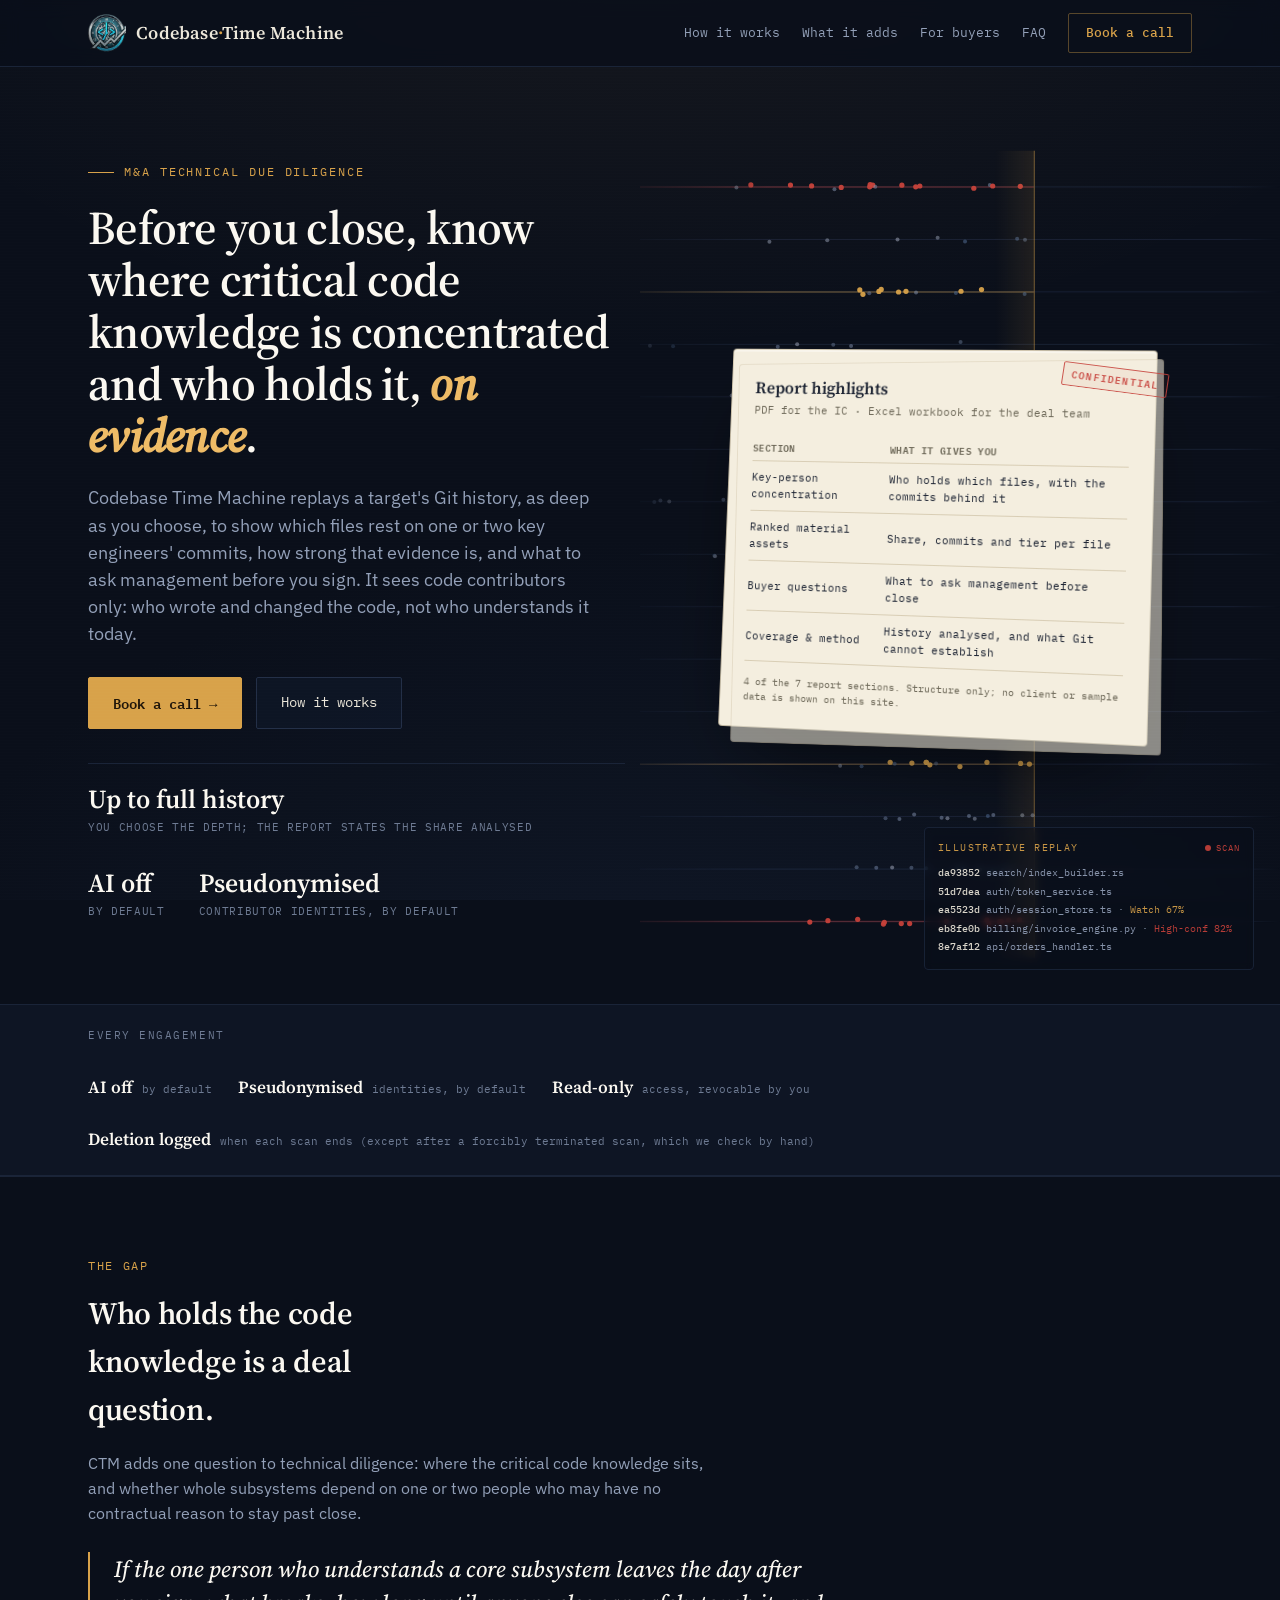
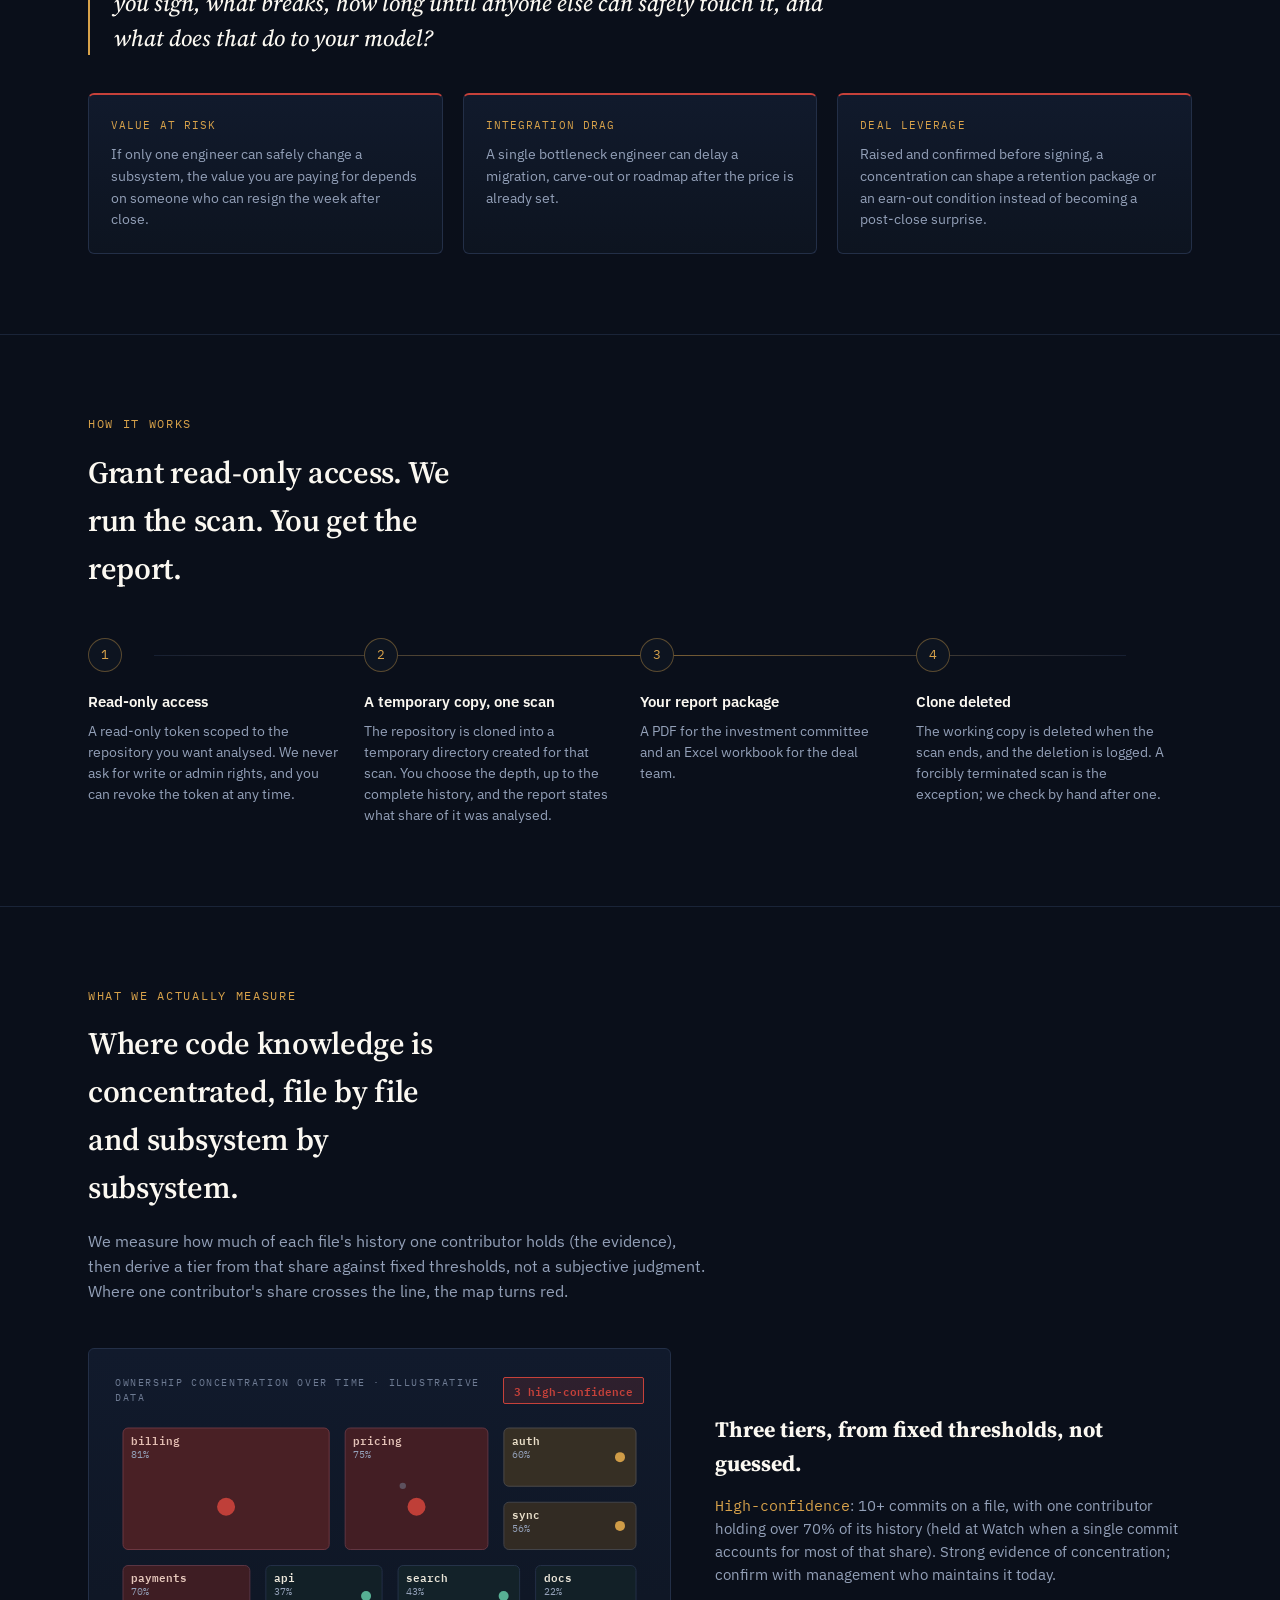
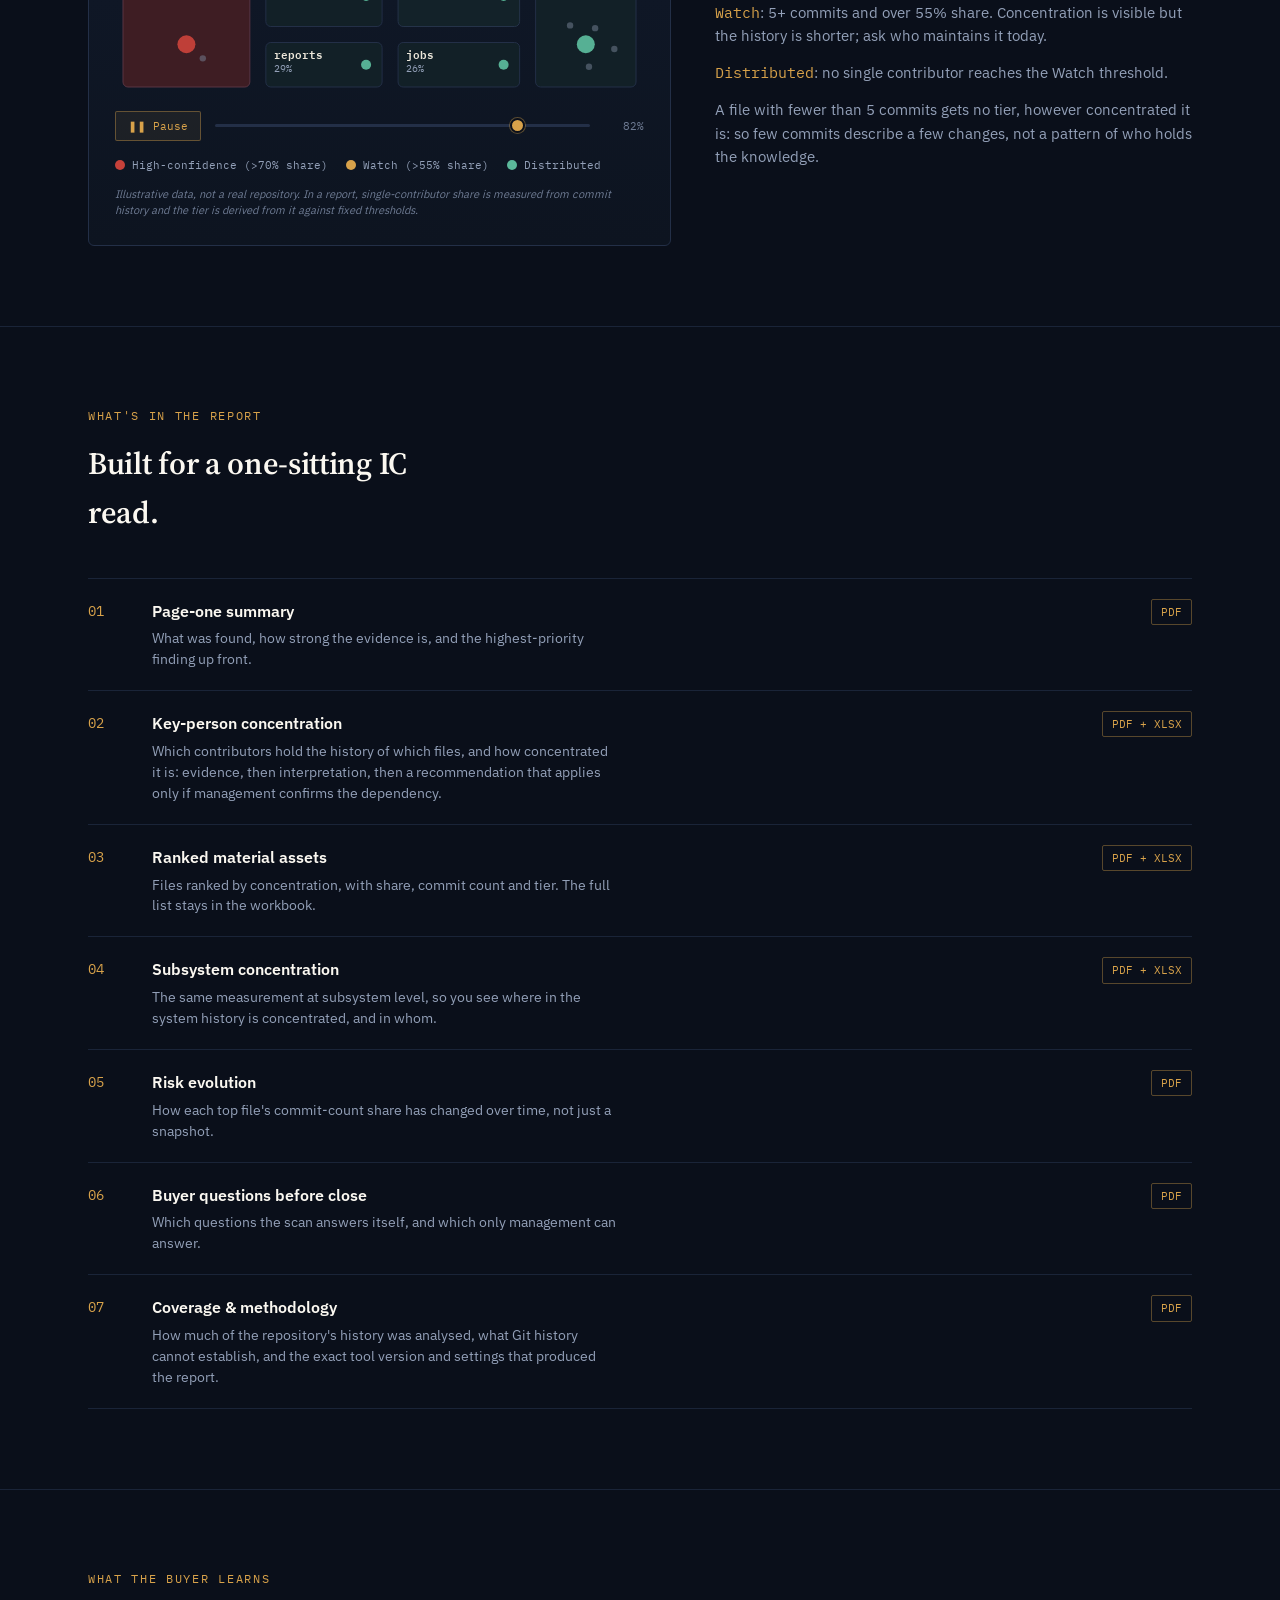
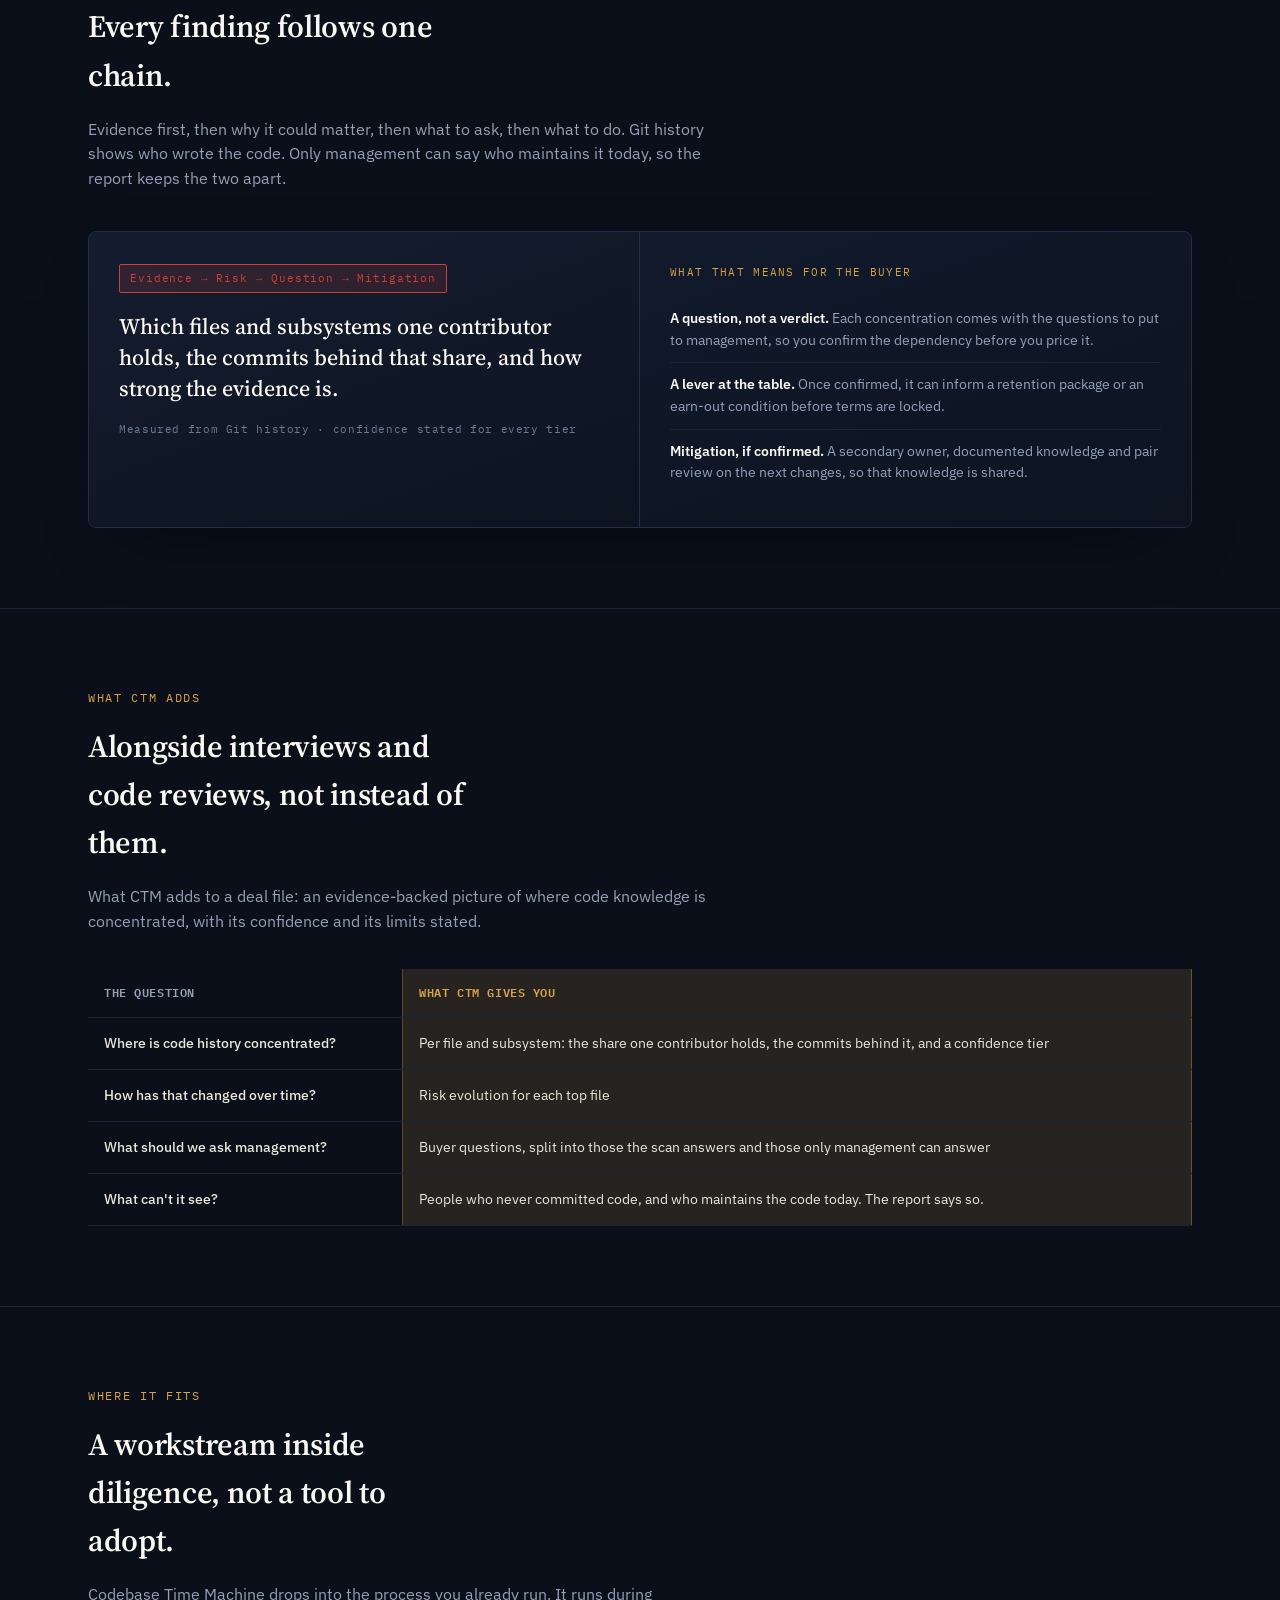
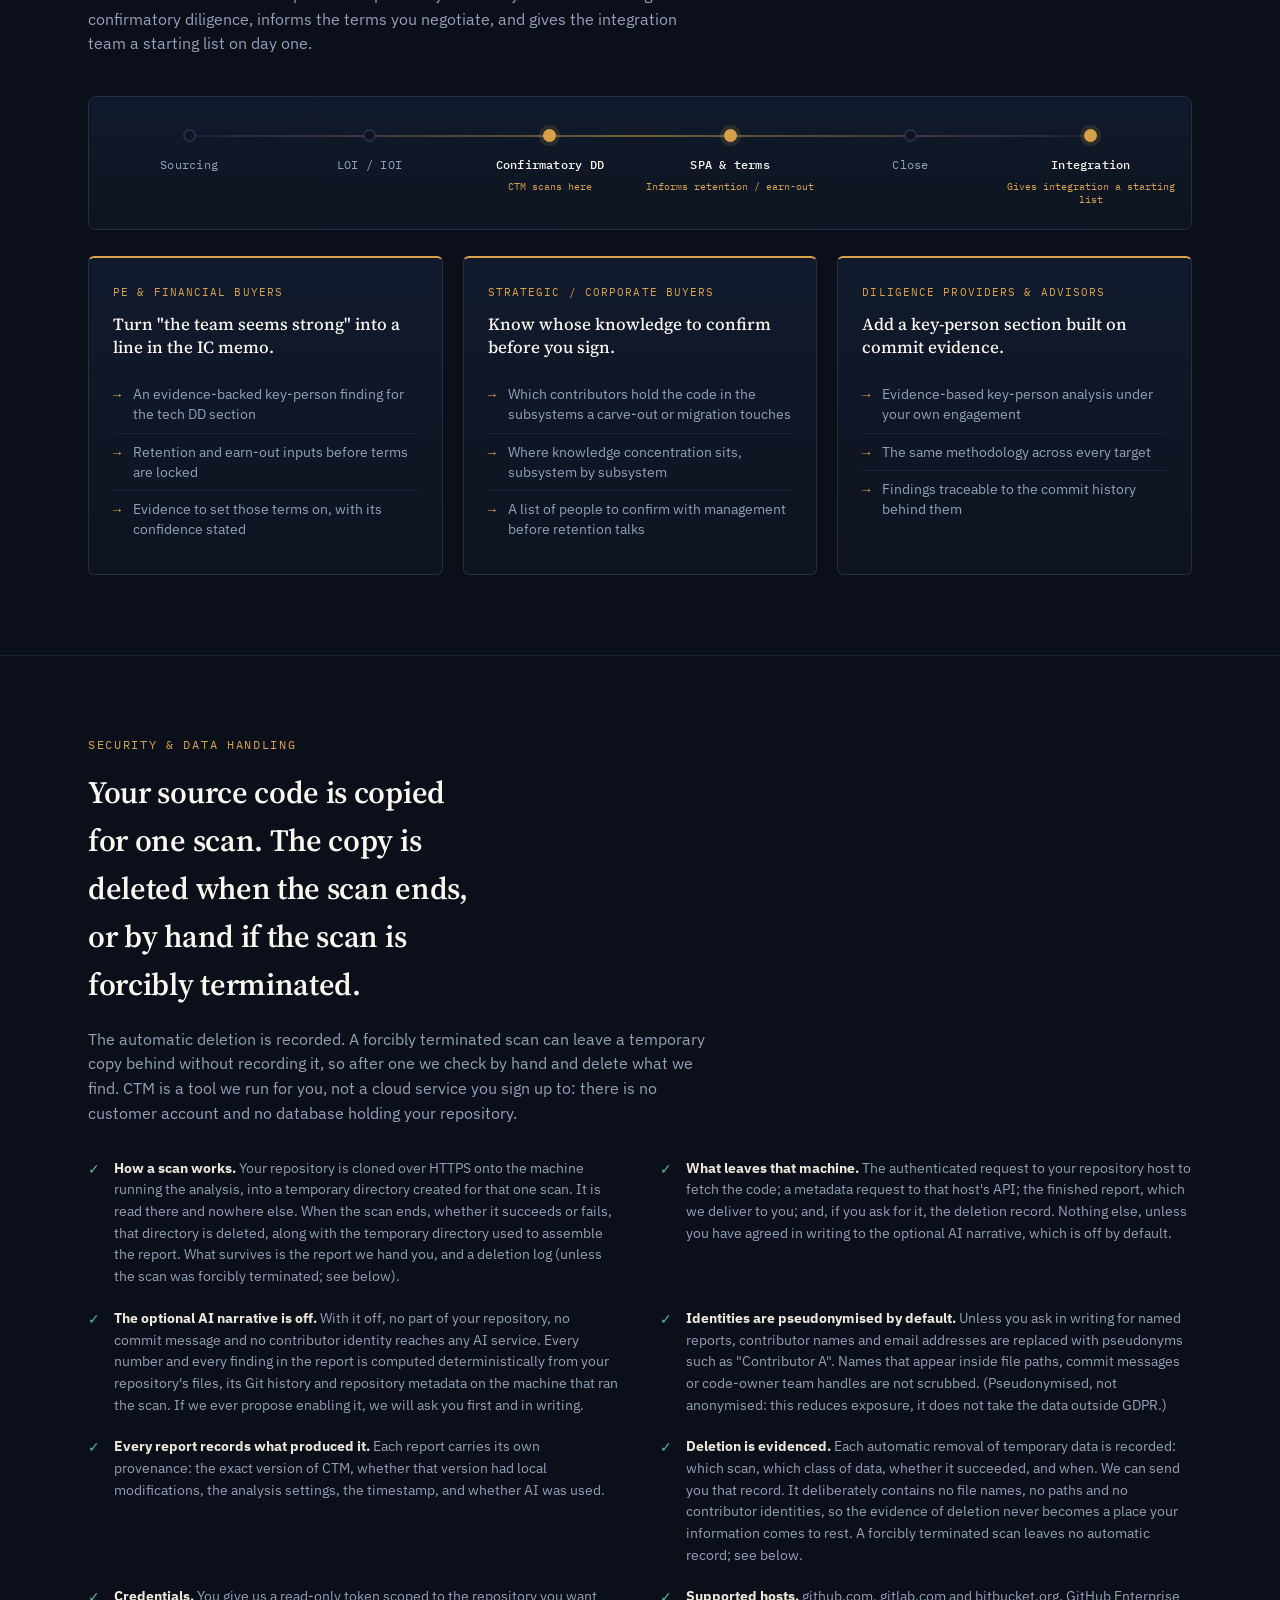
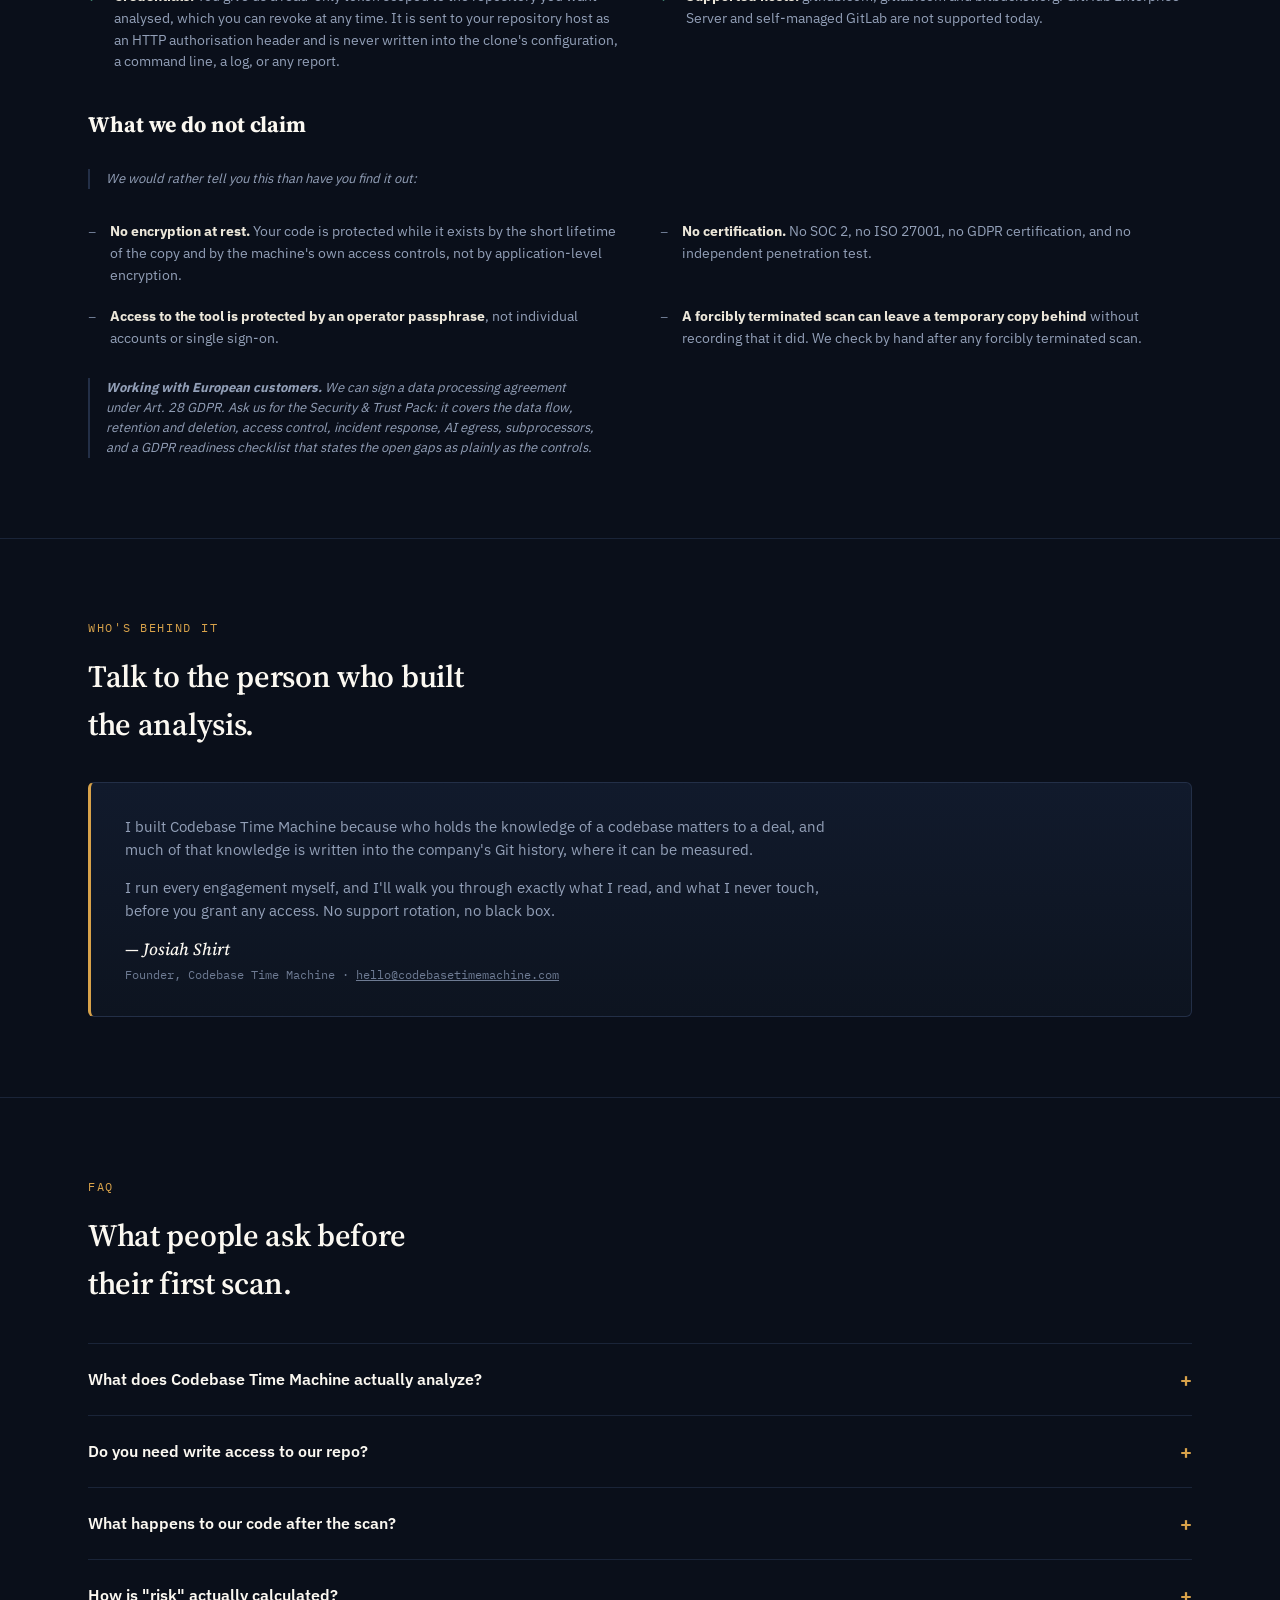
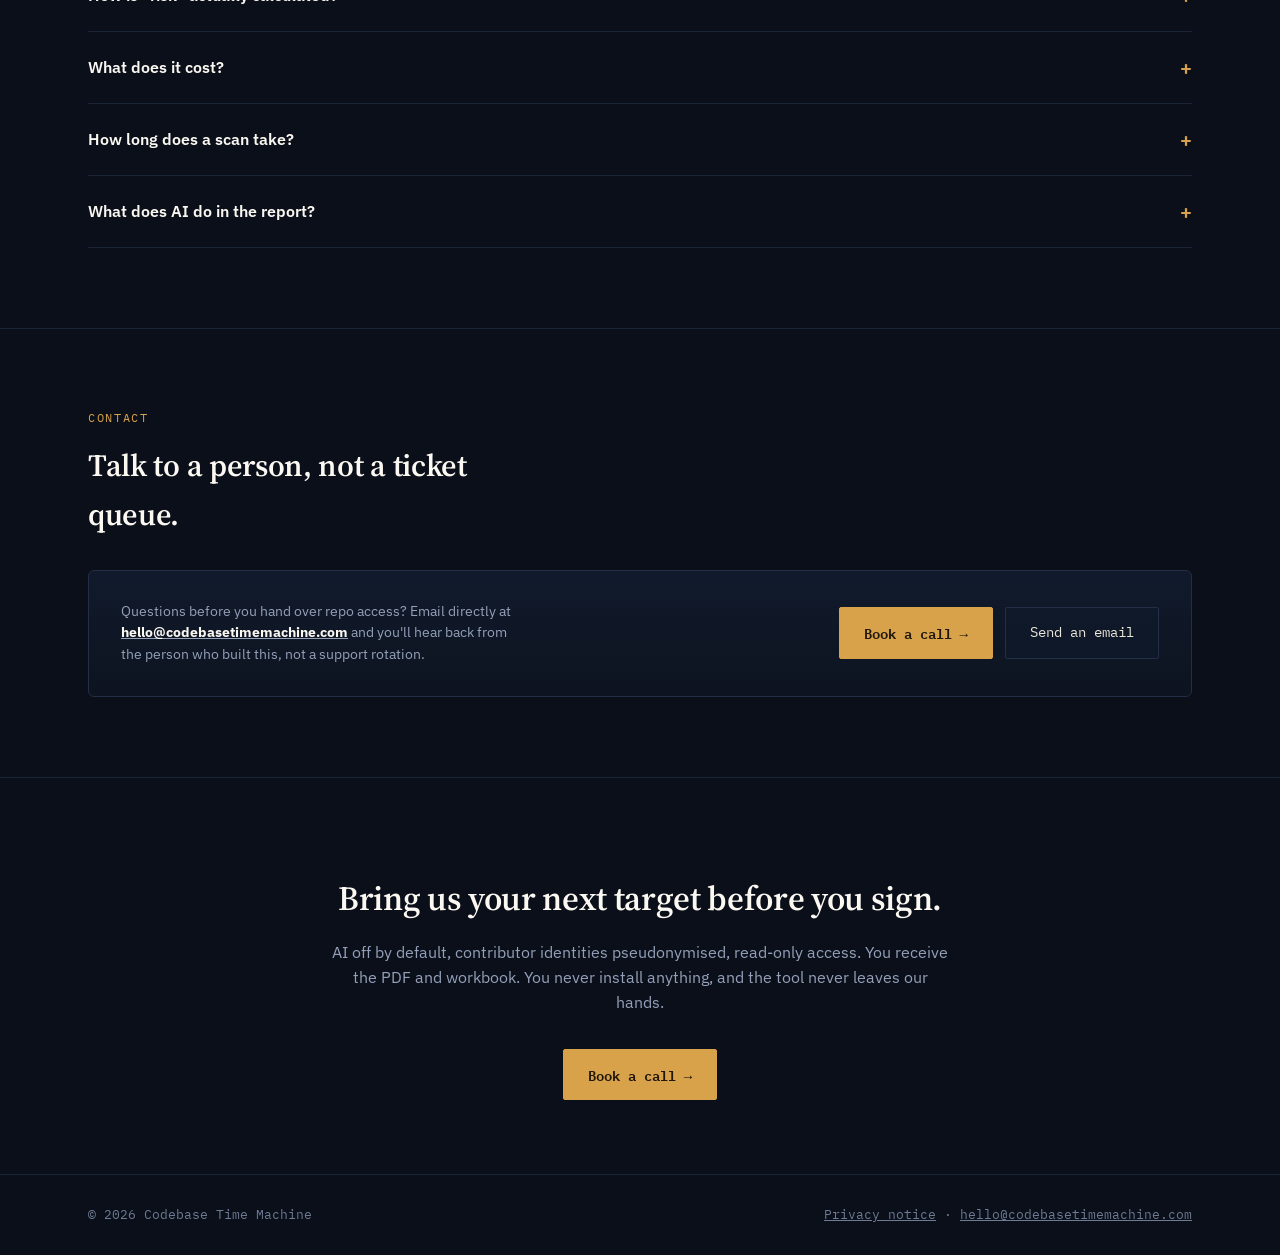
==== commit 62e40330: "Website round 7: Git-history replay hero, truthful data scope, metadata, 320px fixes - Hero animatio" ====
--- a/index.html
+++ b/index.html
@@ -4,14 +4,16 @@
 <meta charset="UTF-8">
 <meta name="viewport" content="width=device-width, initial-scale=1.0">
 <title>Codebase Time Machine — Key-Person Risk Evidence for M&amp;A Diligence</title>
-<meta name="description" content="Key-person risk evidence for M&amp;A technology diligence: where critical code knowledge is concentrated, and in whose hands, measured from Git history, with the confidence stated and the questions to ask management.">
+<meta name="description" content="Key-person risk evidence for M&amp;A diligence: where critical code knowledge is concentrated and who holds it, measured from Git history.">
 <meta property="og:title" content="Codebase Time Machine — Key-Person Risk Evidence for M&amp;A Diligence">
-<meta property="og:description" content="Key-person risk evidence for M&amp;A technology diligence: where critical code knowledge is concentrated, and in whose hands, measured from Git history, with the confidence stated and the questions to ask management.">
+<meta property="og:description" content="Key-person risk evidence for M&amp;A diligence: where critical code knowledge is concentrated and who holds it, measured from Git history.">
 <meta property="og:image" content="https://codebasetimemachine.com/og-image.png">
 <meta property="og:type" content="website">
+<meta property="og:url" content="https://codebasetimemachine.com/">
+<link rel="canonical" href="https://codebasetimemachine.com/">
 <meta name="twitter:card" content="summary_large_image">
 <meta name="twitter:title" content="Codebase Time Machine — Key-Person Risk Evidence for M&amp;A Diligence">
-<meta name="twitter:description" content="Key-person risk evidence for M&amp;A technology diligence: where critical code knowledge is concentrated, and in whose hands, measured from Git history, with the confidence stated and the questions to ask management.">
+<meta name="twitter:description" content="Key-person risk evidence for M&amp;A diligence: where critical code knowledge is concentrated and who holds it, measured from Git history.">
 <link rel="icon" type="image/png" href="favicon.png">
 <link href="assets/fonts.css" rel="stylesheet">
 <style>
@@ -78,7 +80,7 @@
   }
   .hero:hover .hero-glow{opacity:1;}
 
-  /* Live "scan" HUD ticker over the 3D */
+  /* Live "scan" HUD ticker over the history replay */
   .scan-hud{
     position:absolute;z-index:4;right:26px;bottom:34px;width:330px;pointer-events:none;
     background:rgba(10,15,26,0.5);border:1px solid var(--line-soft);border-radius:4px;
@@ -135,9 +137,9 @@
   .hero{position:relative;padding:96px 0 84px;overflow:hidden;}
   #scene{
     position:absolute;inset:0;width:100%;height:100%;z-index:0;
-    /* keep text readable: fade the 3D toward the left where copy sits */
-    -webkit-mask-image:radial-gradient(120% 130% at 78% 42%, #000 30%, transparent 82%);
-            mask-image:radial-gradient(120% 130% at 78% 42%, #000 30%, transparent 82%);
+    /* keep text readable: the replay lives in the right half, away from the copy */
+    -webkit-mask-image:linear-gradient(90deg, transparent 46%, #000 60%, #000 96%, transparent 100%);
+            mask-image:linear-gradient(90deg, transparent 46%, #000 60%, #000 96%, transparent 100%);
     opacity:0;transition:opacity 1.2s ease;
   }
   #scene.ready{opacity:1;}
@@ -173,7 +175,7 @@
   .hero-stat .n{font-family:'Source Serif 4',serif;font-size:26px;font-weight:600;color:var(--text-strong);line-height:1;}
   .hero-stat .l{font-family:'IBM Plex Mono',monospace;font-size:11px;letter-spacing:0.06em;text-transform:uppercase;color:var(--muted-2);margin-top:7px;}
 
-  /* ---------- SIGNATURE: report card mockup (foreground, floats over 3D) ---------- */
+  /* ---------- SIGNATURE: report card mockup (foreground, floats over the replay) ---------- */
   .doc-stage{position:relative;display:flex;justify-content:center;padding:12px 0;perspective:1400px;}
   .doc-card{
     background:var(--paper);color:var(--ink-on-paper);border-radius:3px;
@@ -447,8 +449,8 @@
   @media (max-width: 900px){
     .hero-grid{grid-template-columns:minmax(0,1fr);gap:44px;}
     h1{font-size:37px;}
-    #scene{-webkit-mask-image:radial-gradient(140% 120% at 50% 30%, #000 20%, transparent 78%);mask-image:radial-gradient(140% 120% at 50% 30%, #000 20%, transparent 78%);opacity:0.55;}
-    #scene.ready{opacity:0.55;}
+    #scene{-webkit-mask-image:none;mask-image:none;opacity:0.8;}
+    #scene.ready{opacity:0.8;}
     .steps{grid-template-columns:1fr 1fr;row-gap:32px;}
     .steps::before{display:none;}
     .sec-list{grid-template-columns:1fr;}
@@ -463,6 +465,7 @@
     .d-grid{grid-template-columns:1fr 1fr;}
   }
   .nw{white-space:nowrap;}
+  @media (max-width:520px){ footer .fsep{display:none;} footer p a.mail-link{display:block;} }
   @media (max-width:400px){ .wrap{padding:0 20px;} .band .wrap{padding:22px 20px;} .contact-box{padding:24px 20px;} .contact-box p a{overflow-wrap:anywhere;} .tm-head{flex-wrap:wrap;} .founder{padding:26px 20px;} }
 </style>
 </head>
@@ -505,7 +508,7 @@
   <div class="wrap hero-grid">
     <div>
       <div class="eyebrow">M&amp;A Technical Due Diligence</div>
-      <h1>Before you close, know where critical code knowledge is concentrated, and in whose hands, <em>on evidence</em>.</h1>
+      <h1>Before you close, know where critical code knowledge is concentrated and who holds it, <em>on evidence</em>.</h1>
       <p class="lede">Codebase Time Machine replays a target's Git history, as deep as you choose, to show which files rest on one or two key engineers' commits, how strong that evidence is, and what to ask management before you sign. It sees code contributors only: who wrote and changed the code, not who understands it today.</p>
       <div class="hero-ctas">
         <a class="btn-primary" href="https://calendly.com/kindandlovinghearts/30min" target="_blank" rel="noopener">Book a call →</a>
@@ -578,7 +581,7 @@
       <div class="step">
         <div class="step-num">1</div>
         <h4>Read-only access</h4>
-        <p>A read-only token scoped to the repository you want analysed. Never write or admin. You can revoke it at any time.</p>
+        <p>A read-only token scoped to the repository you want analysed. We never ask for write or admin rights, and you can revoke the token at any time.</p>
       </div>
       <div class="step">
         <div class="step-num">2</div>
@@ -788,7 +791,7 @@
     <div class="sec-list">
       <div class="sec-item"><span class="sec-check">✓</span><p><strong>How a scan works.</strong> Your repository is cloned over HTTPS onto the machine running the analysis, into a temporary directory created for that one scan. It is read there and nowhere else. When the scan ends, whether it succeeds or fails, that directory is deleted, along with the temporary directory used to assemble the report. What survives is the report we hand you, and a deletion log (unless the scan was forcibly terminated; see below).</p></div>
       <div class="sec-item"><span class="sec-check">✓</span><p><strong>What leaves that machine.</strong> The authenticated request to your repository host to fetch the code; a metadata request to that host's API; the finished report, which we deliver to you; and, if you ask for it, the deletion record. Nothing else, unless you have agreed in writing to the optional AI narrative, which is off by default.</p></div>
-      <div class="sec-item"><span class="sec-check">✓</span><p><strong>The optional AI narrative is off.</strong> With it off, no part of your repository, no commit message and no contributor identity reaches any AI service. Every number and every finding in the report is computed deterministically from your git history and repository metadata on the machine that ran the scan. If we ever propose enabling it, we will ask you first and in writing.</p></div>
+      <div class="sec-item"><span class="sec-check">✓</span><p><strong>The optional AI narrative is off.</strong> With it off, no part of your repository, no commit message and no contributor identity reaches any AI service. Every number and every finding in the report is computed deterministically from your repository's files, its Git history and repository metadata on the machine that ran the scan. If we ever propose enabling it, we will ask you first and in writing.</p></div>
       <div class="sec-item"><span class="sec-check">✓</span><p><strong>Identities are pseudonymised by default.</strong> Unless you ask in writing for named reports, contributor names and email addresses are replaced with pseudonyms such as "Contributor A". Names that appear inside file paths, commit messages or code-owner team handles are not scrubbed. (Pseudonymised, not anonymised: this reduces exposure, it does not take the data outside GDPR.)</p></div>
       <div class="sec-item"><span class="sec-check">✓</span><p><strong>Every report records what produced it.</strong> Each report carries its own provenance: the exact version of CTM, whether that version had local modifications, the analysis settings, the timestamp, and whether AI was used.</p></div>
       <div class="sec-item"><span class="sec-check">✓</span><p><strong>Deletion is evidenced.</strong> Each automatic removal of temporary data is recorded: which scan, which class of data, whether it succeeded, and when. We can send you that record. It deliberately contains no file names, no paths and no contributor identities, so the evidence of deletion never becomes a place your information comes to rest. A forcibly terminated scan leaves no automatic record; see below.</p></div>
@@ -829,7 +832,7 @@
     <div class="faq">
       <details class="faq-item">
         <summary>What does Codebase Time Machine actually analyze?</summary>
-        <p>Only Git commit history (authors, dates, file paths and commit messages) and basic repository metadata from your repository host. Not runtime data, and not anyone who never committed code. Git shows who wrote and changed the code; who maintains it today is a question for management, and the report says so.</p>
+        <p>The full repository is cloned for one scan: its source files and its Git history (authors, dates, file paths, commit messages and the content of each change), plus basic metadata from your repository host. CTM counts and attributes lines, and scans file contents and changes for exposed secrets and licence files. Source code can contain personal data, and we treat it that way. Not runtime data, and not anyone who never committed code. Git shows who wrote and changed the code; who maintains it today is a question for management, and the report says so.</p>
       </details>
       <details class="faq-item">
         <summary>Do you need write access to our repo?</summary>
@@ -884,11 +887,10 @@
 <footer>
   <div class="wrap">
     <p>© 2026 Codebase Time Machine</p>
-    <p><a class="mail-link" href="privacy.html" style="color:inherit;text-decoration:underline;">Privacy notice</a> · <span class="nw"><a class="mail-link" href="mailto:hello@codebasetimemachine.com" style="color:inherit;">hello@codebasetimemachine.com</a></span></p>
+    <p><a class="mail-link" href="privacy.html" style="color:inherit;text-decoration:underline;">Privacy notice</a><span class="fsep"> · </span><span class="nw"><a class="mail-link" href="mailto:hello@codebasetimemachine.com" style="color:inherit;">hello@codebasetimemachine.com</a></span></p>
   </div>
 </footer>
 
-<script src="assets/js/three.min.js"></script>
 <script>
 (function(){
   "use strict";
@@ -958,6 +960,7 @@
 
     function resize(){
       W=canvas.clientWidth; H=Math.max(240,Math.round(W*0.52));
+      pad=W<480?4:8; // narrower gaps on phones so every tile keeps its label
       canvas.style.height=H+'px'; canvas.width=Math.round(W*DPR); canvas.height=Math.round(H*DPR);
       ctx.setTransform(DPR,0,0,DPR,0,0);
     }
@@ -991,13 +994,15 @@
         // Labels: name, then single-contributor share. Each line is drawn only
         // if it fits the tile, so narrow (phone) tiles never show cut-off text.
         ctx.textAlign='left'; ctx.textBaseline='top';
-        ctx.font='600 '+fs+'px "IBM Plex Mono", monospace';
-        if(h>fs+lp*2 && ctx.measureText(c.n).width<=room){
+        // Narrow tiles: step the font down (to 8px at most) before giving up on the label.
+        var nfs=fs; ctx.font='600 '+nfs+'px "IBM Plex Mono", monospace';
+        while(nfs>8 && ctx.measureText(c.n).width>room){ nfs--; ctx.font='600 '+nfs+'px "IBM Plex Mono", monospace'; }
+        if(h>nfs+lp*2 && ctx.measureText(c.n).width<=room){
           ctx.fillStyle=mix(TXT,col,conc*0.35); ctx.fillText(c.n,x+lp,y+lp);
           var shareTxt=Math.round(s*100)+'%';
-          ctx.font=(fs-1)+'px "IBM Plex Mono", monospace';
-          if(h>fs*2+lp*2+4 && ctx.measureText(shareTxt).width<=room){
-            ctx.fillStyle=MUT; ctx.fillText(shareTxt,x+lp,y+lp+fs+3);
+          ctx.font=Math.max(8,nfs-1)+'px "IBM Plex Mono", monospace';
+          if(h>nfs*2+lp*2+4 && ctx.measureText(shareTxt).width<=room){
+            ctx.fillStyle=MUT; ctx.fillText(shareTxt,x+lp,y+lp+nfs+3);
           }
         }
       }
@@ -1104,192 +1109,142 @@
     } else { hud.classList.add('on'); start(); }
   })();
 
-  /* ---------- 3D commit "time machine" hero ---------- */
+  /* ---------- Hero: Git history replay ----------
+     Each line is a file. Commits arrive along it in time order, one colour per
+     contributor (pseudonymised, so muted and unnamed). A scan line replays the
+     history left to right; where one contributor's share of a file's commits
+     crosses the Watch (>55%, 5+ commits) or High-confidence (>70%, 10+ commits)
+     threshold, that file turns gold or red. Illustrative data only. */
   (function(){
     var canvas = document.getElementById('scene');
-    if(!canvas || typeof THREE === 'undefined') return;
-    var gl;
-    try { gl = new THREE.WebGLRenderer({canvas:canvas, antialias:true, alpha:true, powerPreference:'high-performance'}); }
-    catch(e){ return; } // no WebGL -> CSS fallback stays
-
-    var scene = new THREE.Scene();
-    var camera = new THREE.PerspectiveCamera(52, 1, 0.1, 100);
-    camera.position.set(0, 1.2, 16);
-
-    var DPR = Math.min(window.devicePixelRatio || 1, 2);
-    gl.setPixelRatio(DPR);
-    gl.setClearColor(0x000000, 0);
-
-    // Build a field of commit nodes: authors as lanes along X, time along Z.
-    var isMobile = window.innerWidth < 900;
-    var AUTHORS = isMobile ? 7 : 9;
-    var PER = isMobile ? 26 : 52;         // commits per author strand
-    var LANE = 2.15;
-    var laneX = [];
-    for(var a=0;a<AUTHORS;a++){ laneX.push((a-(AUTHORS-1)/2)*LANE); }
-
-    // "Critical" authors glow red (concentrated ownership); rest are gold/neutral.
-    var critical = {1:true, 4:true, 7:true};
-    var group = new THREE.Group();
-    scene.add(group);
-
-    var positions = [];
-    var colors = [];
-    var cGold = new THREE.Color(0xD8A24A);
-    var cRed  = new THREE.Color(0xC6413A);
-    var cDim  = new THREE.Color(0x5f6f8a);
-
-    // round sprite texture for soft points
-    var tex = (function(){
-      var c=document.createElement('canvas'); c.width=c.height=64;
-      var x=c.getContext('2d');
-      var grd=x.createRadialGradient(32,32,0,32,32,32);
-      grd.addColorStop(0,'rgba(255,255,255,1)');
-      grd.addColorStop(0.35,'rgba(255,255,255,0.9)');
-      grd.addColorStop(1,'rgba(255,255,255,0)');
-      x.fillStyle=grd; x.beginPath(); x.arc(32,32,32,0,Math.PI*2); x.fill();
-      var t=new THREE.Texture(c); t.needsUpdate=true; return t;
-    })();
-
-    var strands = [];      // per-author array of Vector3 (for merge links + crit nodes)
-    var critNodes = [];    // "current owner" nodes that pulse red
-    for(var a2=0;a2<AUTHORS;a2++){
-      var isCrit = critical[a2];
-      var base = isCrit ? cRed : (a2%2===0 ? cGold : cDim);
-      var linePts = [];
-      for(var i=0;i<PER;i++){
-        var z = -18 + (i/(PER-1))*34;                 // time axis
-        var jitterX = (Math.sin(i*1.7 + a2)*0.35) + (Math.random()-0.5)*0.25;
-        var jitterY = Math.cos(i*0.9 + a2*2)*0.6 + (Math.random()-0.5)*0.5;
-        var x = laneX[a2] + jitterX;
-        var y = jitterY;
-        positions.push(x,y,z);
-        var depthT = i/(PER-1);
-        var col = base.clone().lerp(new THREE.Color(0x0A0F1A), (1-depthT)*0.55);
-        colors.push(col.r, col.g, col.b);
-        linePts.push(new THREE.Vector3(x,y,z));
+    if(!canvas || !canvas.getContext) return;
+    var ctx = canvas.getContext('2d');
+    var heroEl = document.querySelector('.hero');
+    var RED='#C6413A', GOLD='#D8A24A', LINE='rgba(38,49,74,0.55)';
+    var PEOPLE=['#5f6f8a','#7c8aa5','#4f6a8f','#8a93a6','#6b7a99','#9aa3b5'];
+    var DPR=Math.min(window.devicePixelRatio||1,2), W=0, H=0, lanes=[];
+    var REPLAY=9000, HOLD=2200, FADE=900;
+
+    function rnd(a,b){ return a+Math.random()*(b-a); }
+    function pick(n){ return (Math.random()*n)|0; }
+
+    // Wide screens: lanes fill the right half (the mask hides the left).
+    // Narrow screens: a thin band in the empty space above the headline.
+    var X0=0.5, band=null;
+    function build(){
+      var mobile = W < 900, n = mobile ? 5 : 15;
+      X0 = mobile ? 0 : 0.5;
+      var top = parseFloat(getComputedStyle(heroEl).paddingTop)||96;
+      band = mobile ? [12/H, (top-16)/H] : [0.1, 0.94];
+      // Most files are spread across contributors; a few are not. Fixed counts,
+      // shuffled positions, so every replay tells the same story.
+      // Flagged files go on lines the report card does not cover, so they stay visible.
+      var flags = mobile ? ['high','watch'] : ['high','high','watch','watch'];
+      var card = document.getElementById('tilt-card'), hr = heroEl.getBoundingClientRect();
+      var cr = (!mobile && card) ? card.getBoundingClientRect() : null;
+      var open = [], kinds = [];
+      for(var v=0;v<n;v++){
+        kinds.push('spread');
+        var ly = (band[0] + (band[1]-band[0])*(v+0.5)/n)*H + hr.top;
+        if(!cr || ly < cr.top-8 || ly > cr.bottom+8) open.push(v);
       }
-      strands.push(linePts);
-      var lgeo = new THREE.BufferGeometry().setFromPoints(linePts);
-      var lmat = new THREE.LineBasicMaterial({color: base.getHex(), transparent:true, opacity: isCrit?0.44:0.14});
-      group.add(new THREE.Line(lgeo, lmat));
-      if(isCrit){ critNodes.push(linePts[PER-1].clone()); }   // newest commit = current owner
+      for(var k=open.length-1;k>0;k--){ var q=pick(k+1), tmp=open[k]; open[k]=open[q]; open[q]=tmp; }
+      for(var f=0; f<flags.length && f<open.length; f++) kinds[open[f]] = flags[f];
+      lanes = [];
+      for(var i=0;i<n;i++){
+        var kind = kinds[i];
+        var commits = (kind==='spread') ? 8+pick(30) : 14+pick(30);
+        var lead = pick(PEOPLE.length);
+        var leadShare = kind==='high' ? rnd(0.76,0.92) : (kind==='watch' ? rnd(0.6,0.66) : rnd(0.05,0.25));
+        var start = rnd(0,0.35), xs=[];
+        for(var c=0;c<commits;c++) xs.push(start + Math.random()*(1-start));
+        xs.sort(function(a,b){return a-b;});
+        // Exactly round(leadShare*commits) commits by the lead, the rest by others.
+        var nLead = Math.round(leadShare*commits), who = [];
+        for(var c2=0;c2<commits;c2++){
+          var other = (lead + 1 + pick(PEOPLE.length-1)) % PEOPLE.length;
+          who.push(c2<nLead ? lead : other);
+        }
+        for(var k2=who.length-1;k2>0;k2--){ var q2=pick(k2+1), t2=who[k2]; who[k2]=who[q2]; who[q2]=t2; }
+        var pts = xs.map(function(x,ix){ return {x:x, who:who[ix], dy:rnd(-2.5,2.5)}; });
+        lanes.push({y:(band[0] + (band[1]-band[0])*(i+0.5)/n), pts:pts, lead:lead});
+      }
     }
 
-    var geo = new THREE.BufferGeometry();
-    geo.setAttribute('position', new THREE.Float32BufferAttribute(positions,3));
-    geo.setAttribute('color', new THREE.Float32BufferAttribute(colors,3));
-    var pmat = new THREE.PointsMaterial({
-      size: isMobile?0.28:0.34, map:tex, vertexColors:true,
-      transparent:true, depthWrite:false, blending:THREE.AdditiveBlending, sizeAttenuation:true
-    });
-    group.add(new THREE.Points(geo, pmat));
-
-    // Pulsing red "current owner" nodes — the concentrated key-person risk
-    var critGeo = new THREE.BufferGeometry();
-    var cp=[]; critNodes.forEach(function(v){ cp.push(v.x,v.y,v.z); });
-    critGeo.setAttribute('position', new THREE.Float32BufferAttribute(cp,3));
-    var critMat = new THREE.PointsMaterial({ size:1.1, map:tex, color:0xC6413A, transparent:true, opacity:0.9, depthWrite:false, blending:THREE.AdditiveBlending, sizeAttenuation:true });
-    var critPts = new THREE.Points(critGeo, critMat);
-    group.add(critPts);
-
-    // Cross-author "handoff" links — faint diagonal connectors between strands
-    var mergePts = [];
-    var nMerge = AUTHORS * 2;
-    for(var m=0;m<nMerge;m++){
-      var aA=(Math.random()*AUTHORS)|0, aB=(Math.random()*AUTHORS)|0;
-      if(aA===aB) aB=(aB+1)%AUTHORS;
-      var idx=(Math.random()*PER)|0;
-      var p1=strands[aA][idx], p2=strands[aB][Math.min(PER-1, idx+((Math.random()*4)|0))];
-      mergePts.push(p1.x,p1.y,p1.z, p2.x,p2.y,p2.z);
+    function tierAt(l, p){
+      var counts={}, total=0, top=0, topWho=-1;
+      for(var i=0;i<l.pts.length && l.pts[i].x<=p;i++){
+        var w=l.pts[i].who; counts[w]=(counts[w]||0)+1; total++;
+        if(counts[w]>top){ top=counts[w]; topWho=w; }
+      }
+      var s = total ? top/total : 0;
+      var t = (total>=10 && s>0.70) ? 'high' : ((total>=5 && s>0.55) ? 'watch' : 'none');
+      return {tier:t, who:topWho};
     }
-    var mgeo=new THREE.BufferGeometry();
-    mgeo.setAttribute('position', new THREE.Float32BufferAttribute(mergePts,3));
-    group.add(new THREE.LineSegments(mgeo, new THREE.LineBasicMaterial({color:0xD8A24A, transparent:true, opacity:0.10})));
-
-    // Far parallax "dust" for depth
-    var dustGroup = new THREE.Group(); scene.add(dustGroup);
-    var dpos=[]; var DN = isMobile?160:340;
-    for(var d=0;d<DN;d++){ dpos.push((Math.random()-0.5)*46,(Math.random()-0.5)*26,-30-Math.random()*40); }
-    var dgeo=new THREE.BufferGeometry(); dgeo.setAttribute('position', new THREE.Float32BufferAttribute(dpos,3));
-    dustGroup.add(new THREE.Points(dgeo, new THREE.PointsMaterial({size:0.12, map:tex, color:0x5f6f8a, transparent:true, opacity:0.5, depthWrite:false, blending:THREE.AdditiveBlending, sizeAttenuation:true})));
-
-    // A translucent "scan plane" sweeping through the timeline
-    var planeGeo = new THREE.PlaneGeometry(AUTHORS*LANE+3, 7);
-    var planeMat = new THREE.MeshBasicMaterial({color:0xD8A24A, transparent:true, opacity:0.06, side:THREE.DoubleSide, depthWrite:false});
-    var plane = new THREE.Mesh(planeGeo, planeMat);
-    plane.rotation.x = Math.PI/2 * 0.02;
-    group.add(plane);
-
-    group.rotation.y = -0.35;
-
-    var mx=0, my=0, tmx=0, tmy=0;
-    window.addEventListener('mousemove', function(e){
-      tmx = (e.clientX/window.innerWidth - 0.5);
-      tmy = (e.clientY/window.innerHeight - 0.5);
-    }, {passive:true});
-
-    // Drag-to-orbit anywhere on the hero (skip actual controls)
-    var dragRY=0, dragRX=0, dragging=false, lastX=0, lastY=0;
-    var heroEl = document.querySelector('.hero');
-    heroEl.addEventListener('pointerdown', function(e){
-      if(e.target.closest('a,button,summary,input,textarea')) return;
-      dragging=true; lastX=e.clientX; lastY=e.clientY; heroEl.style.cursor='grabbing';
-    });
-    window.addEventListener('pointermove', function(e){
-      if(!dragging) return;
-      dragRY += (e.clientX-lastX)*0.005; dragRX += (e.clientY-lastY)*0.003;
-      dragRX = Math.max(-0.6, Math.min(0.6, dragRX));
-      lastX=e.clientX; lastY=e.clientY;
-    });
-    window.addEventListener('pointerup', function(){ dragging=false; heroEl.style.cursor=''; });
-
-    var scrollN = 0;
-    window.addEventListener('scroll', function(){
-      var h = heroEl.offsetHeight || 600;
-      scrollN = Math.min(1, (window.scrollY||0)/h);
-    }, {passive:true});
+
+    function draw(p, alpha){
+      ctx.clearRect(0,0,W,H);
+      ctx.globalAlpha = alpha;
+      var x0 = X0*W, span = W-x0, sx = x0+p*span;
+      for(var i=0;i<lanes.length;i++){
+        var l=lanes[i], y=l.y*H, st=tierAt(l,p);
+        var col = st.tier==='high' ? RED : (st.tier==='watch' ? GOLD : null);
+        // the file's line: faint ahead of the scan, tinted behind it when concentrated
+        ctx.lineWidth=1; ctx.strokeStyle=LINE;
+        ctx.beginPath(); ctx.moveTo(x0,y); ctx.lineTo(W,y); ctx.stroke();
+        if(col){
+          ctx.strokeStyle=col; ctx.globalAlpha=alpha*0.35; ctx.lineWidth=1.5;
+          ctx.beginPath(); ctx.moveTo(x0,y); ctx.lineTo(sx,y); ctx.stroke();
+          ctx.globalAlpha=alpha;
+        }
+        for(var j=0;j<l.pts.length;j++){
+          var c=l.pts[j]; if(c.x>p) break;
+          var hot = col && c.who===st.who;
+          ctx.fillStyle = hot ? col : PEOPLE[c.who];
+          ctx.globalAlpha = alpha*(hot?0.95:0.55);
+          ctx.beginPath(); ctx.arc(x0+c.x*span, y+c.dy, hot?2.6:2, 0, Math.PI*2); ctx.fill();
+        }
+        ctx.globalAlpha=alpha;
+      }
+      // the replay scan line
+      if(p<1){
+        var g=ctx.createLinearGradient(sx-40,0,sx,0);
+        g.addColorStop(0,'rgba(216,162,74,0)'); g.addColorStop(1,'rgba(216,162,74,0.10)');
+        var by=band[0]*H-10, bh=(band[1]-band[0])*H+20;
+        ctx.fillStyle=g; ctx.fillRect(sx-40,by,40,bh);
+        ctx.fillStyle='rgba(216,162,74,0.55)'; ctx.fillRect(sx,by,1,bh);
+      }
+      ctx.globalAlpha=1;
+    }
 
     function resize(){
-      var w = heroEl.clientWidth, h = heroEl.clientHeight;
-      gl.setSize(w, h, false);
-      camera.aspect = w/h; camera.updateProjectionMatrix();
+      W=heroEl.clientWidth; H=heroEl.clientHeight;
+      canvas.width=Math.round(W*DPR); canvas.height=Math.round(H*DPR);
+      ctx.setTransform(DPR,0,0,DPR,0,0);
+      build();
     }
     resize();
-    window.addEventListener('resize', resize);
-
-    var running = true;
+    var rw; window.addEventListener('resize', function(){ clearTimeout(rw); rw=setTimeout(resize,150); });
+
+    canvas.classList.add('ready');
+    if(reduce){ draw(1,1); return; }   // one static, finished frame
+
+    var running=true, t0=performance.now(), raf=null;
+    function loop(now){
+      if(!running){ raf=null; return; }
+      var e=now-t0, cycle=REPLAY+HOLD+FADE;
+      if(e>cycle){ t0=now; e=0; build(); }
+      var p=Math.min(1,e/REPLAY), a=e>REPLAY+HOLD ? 1-(e-REPLAY-HOLD)/FADE : 1;
+      draw(p, Math.max(0,a));
+      raf=requestAnimationFrame(loop);
+    }
     if('IntersectionObserver' in window){
-      var io = new IntersectionObserver(function(es){ running = es[0].isIntersecting; if(running && !reduce) loop(); }, {threshold:0.01});
-      io.observe(heroEl);
+      new IntersectionObserver(function(es){
+        running=es[0].isIntersecting;
+        if(running && !raf) raf=requestAnimationFrame(loop);
+      },{threshold:0.01}).observe(heroEl);
     }
-
-    var t0 = performance.now();
-    function frame(now){
-      var t = (now - t0)/1000;
-      mx += (tmx - mx)*0.05; my += (tmy - my)*0.05;
-      group.rotation.y = -0.35 + Math.sin(t*0.08)*0.25 + mx*0.5 + dragRY;
-      group.rotation.x = -0.03 + my*0.18 + dragRX;
-      dustGroup.rotation.y = t*0.012 + mx*0.2;
-      // camera fly-through: scroll pushes deeper into the commit history
-      camera.position.z = 17 - scrollN*9 + Math.sin(t*0.2)*0.3;
-      camera.position.y = 1.2 + my*0.6;
-      camera.fov = 52 + scrollN*6; camera.updateProjectionMatrix();
-      camera.lookAt(0,0,0);
-      // sweep scan plane through the timeline
-      plane.position.z = ((t*2.2)%36) - 18;
-      planeMat.opacity = 0.05 + Math.abs(Math.sin(t*1.1))*0.05;
-      // pulse the red "current owner" nodes
-      var pp = 0.5 + Math.abs(Math.sin(t*2.0))*0.5;
-      critMat.size = 0.85 + pp*0.9; critMat.opacity = 0.55 + pp*0.4;
-      gl.render(scene, camera);
-    }
-    var raf;
-    function loop(){ if(!running) return; frame(performance.now()); raf = requestAnimationFrame(loop); }
-
-    canvas.classList.add('ready');
-    if(reduce){ frame(performance.now()); }   // one static frame
-    else { loop(); }
+    raf=requestAnimationFrame(loop);
   })();
 })();
 </script>
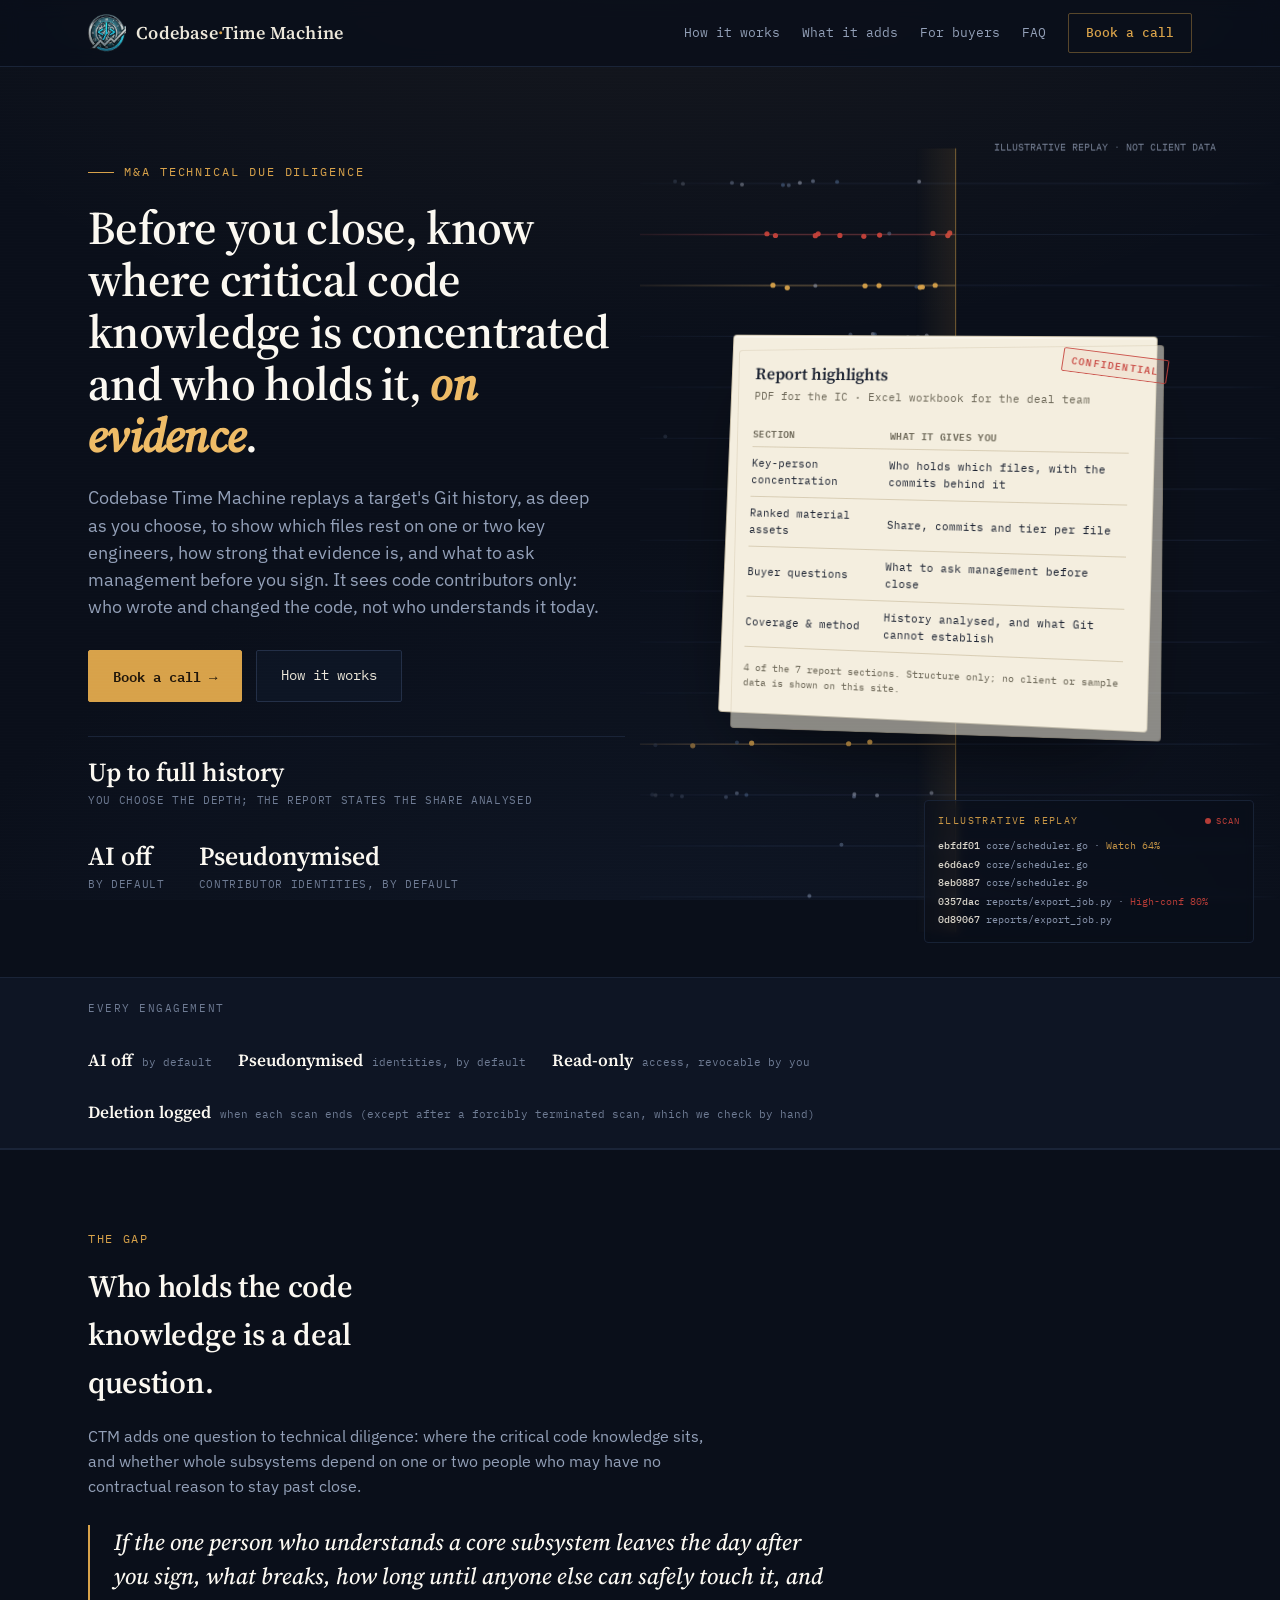
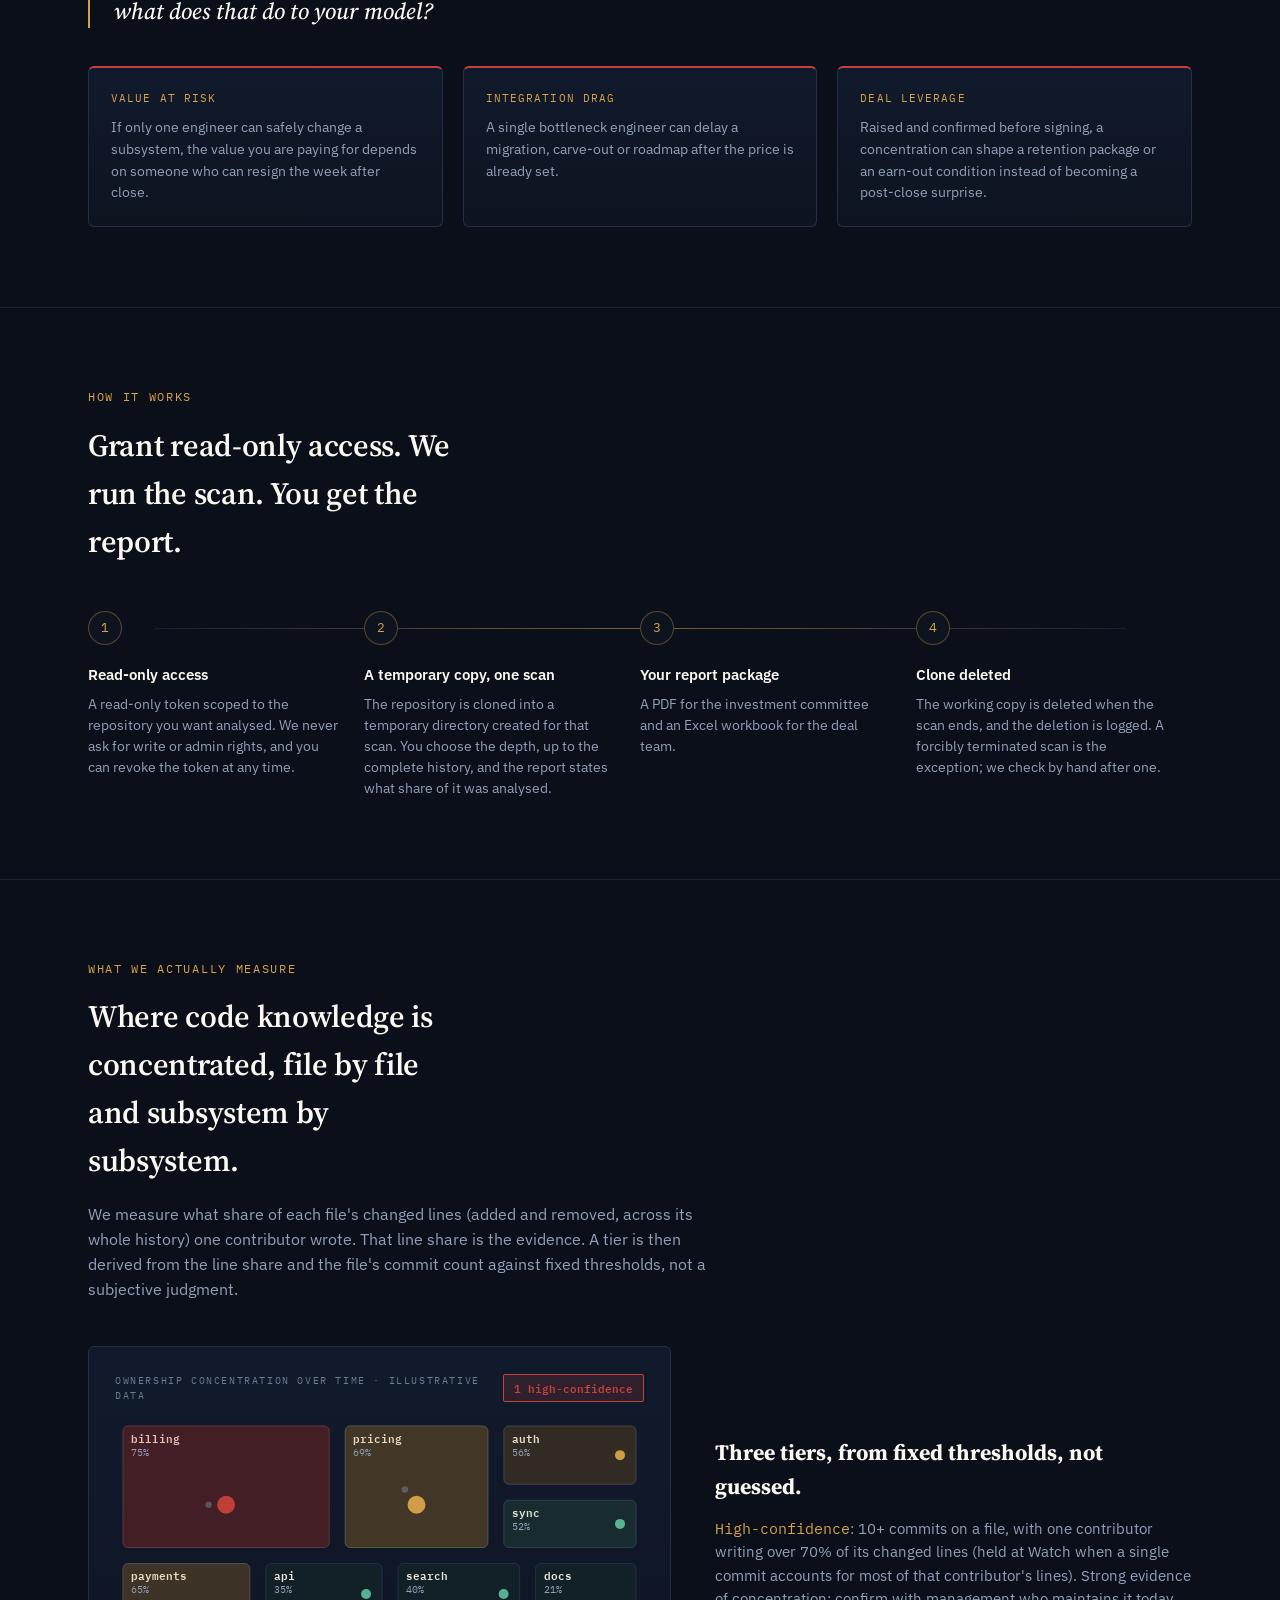
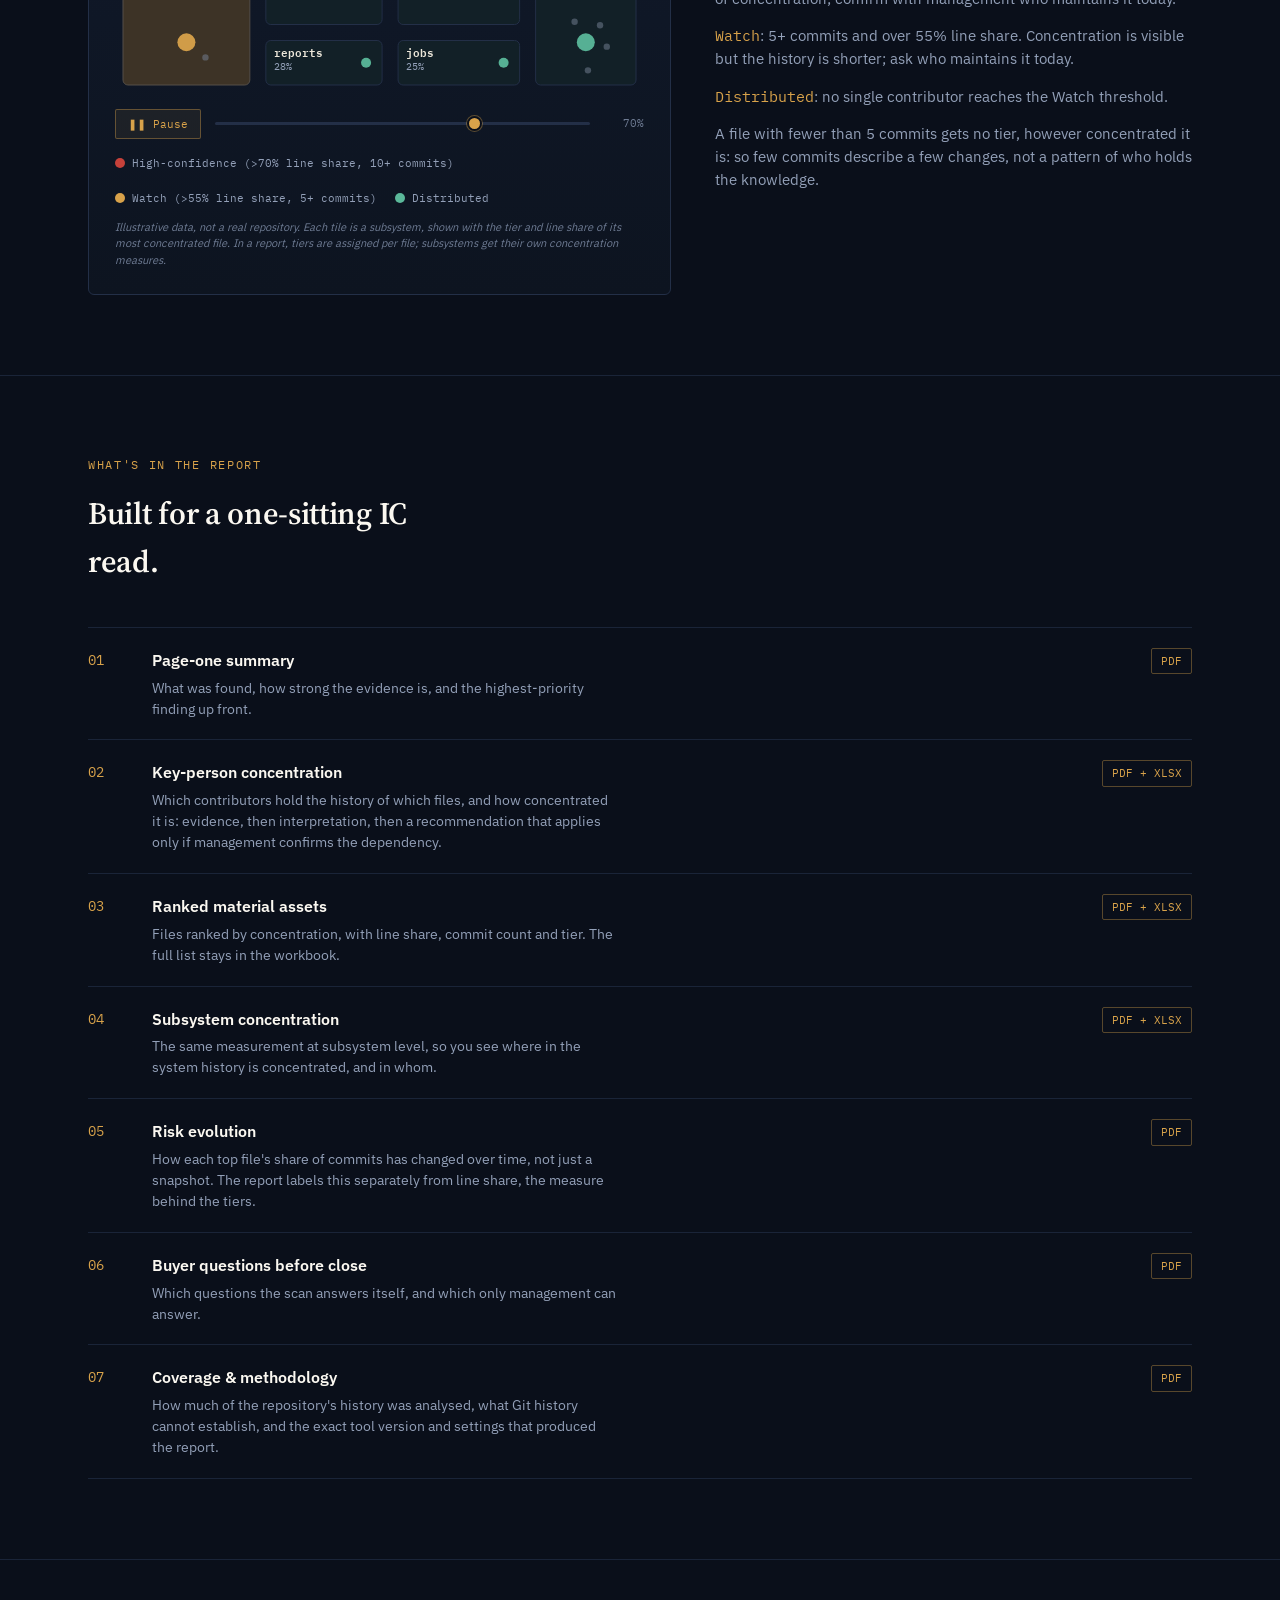
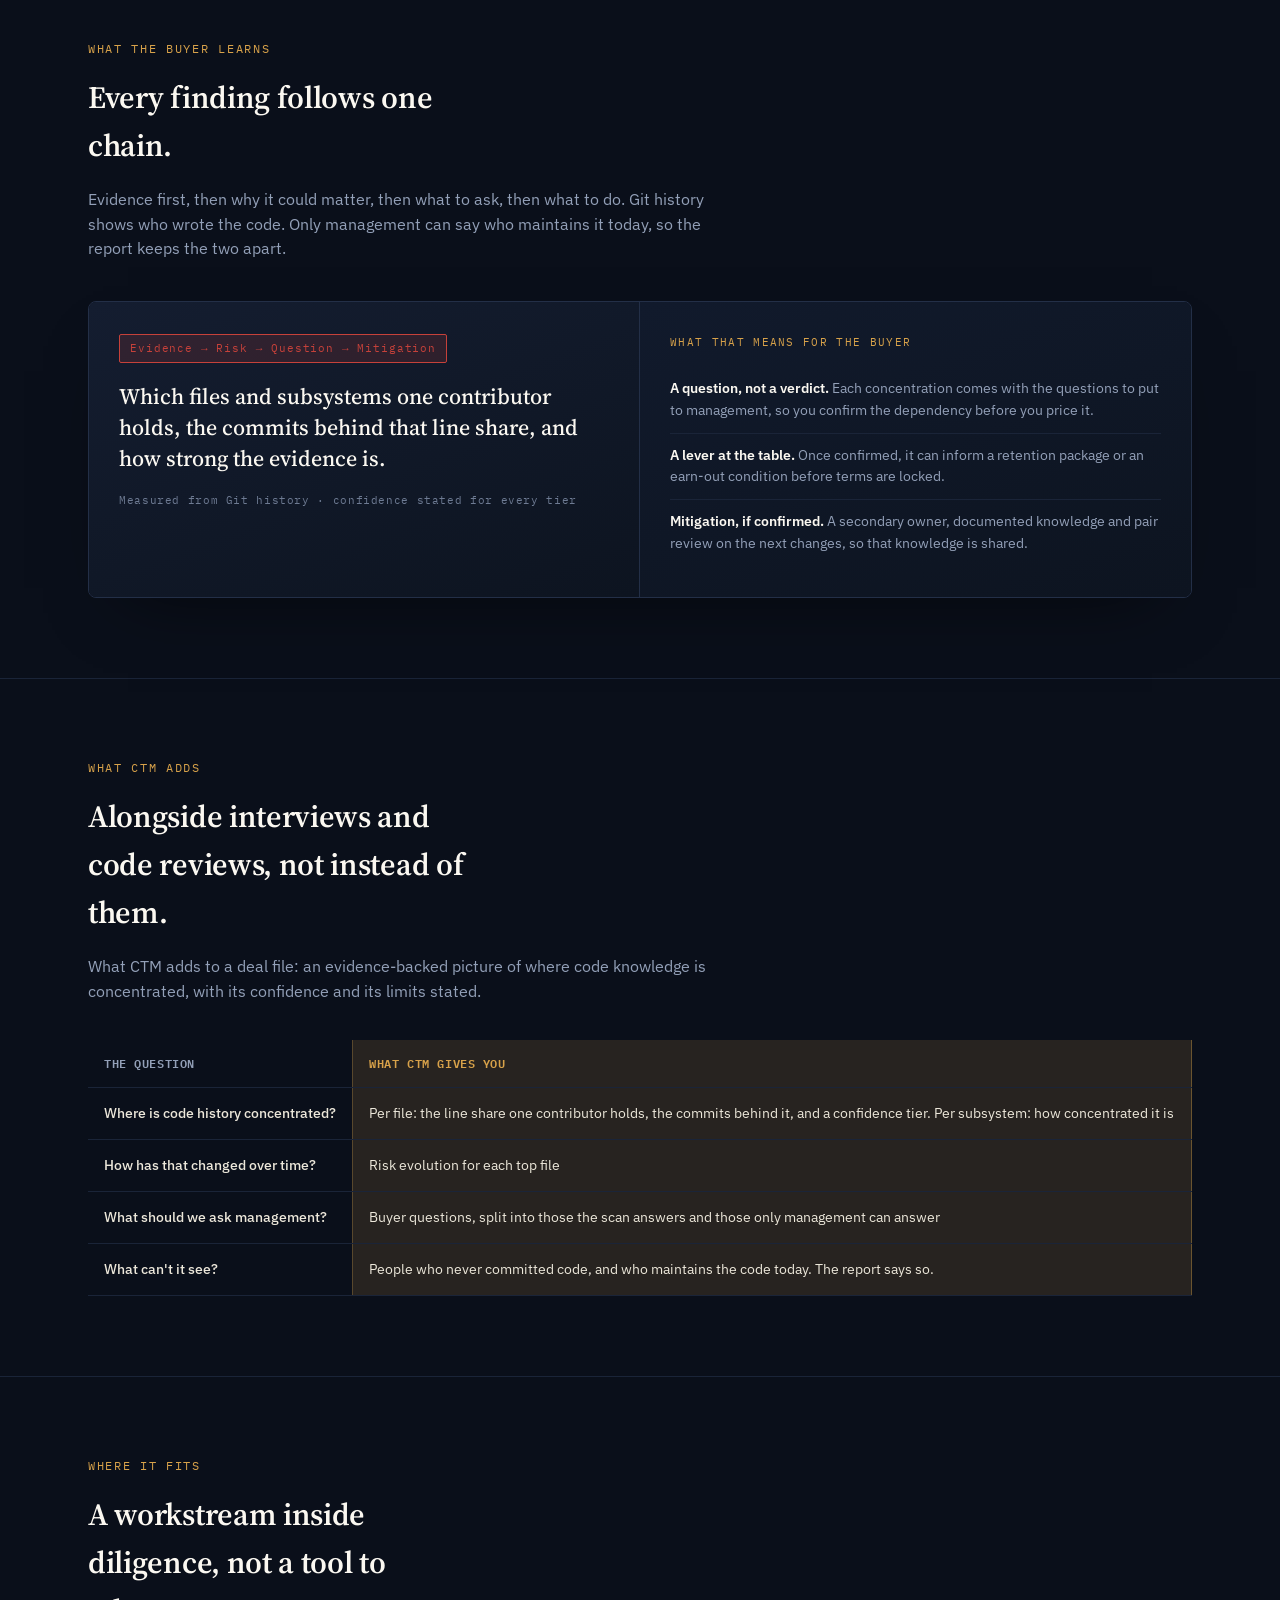
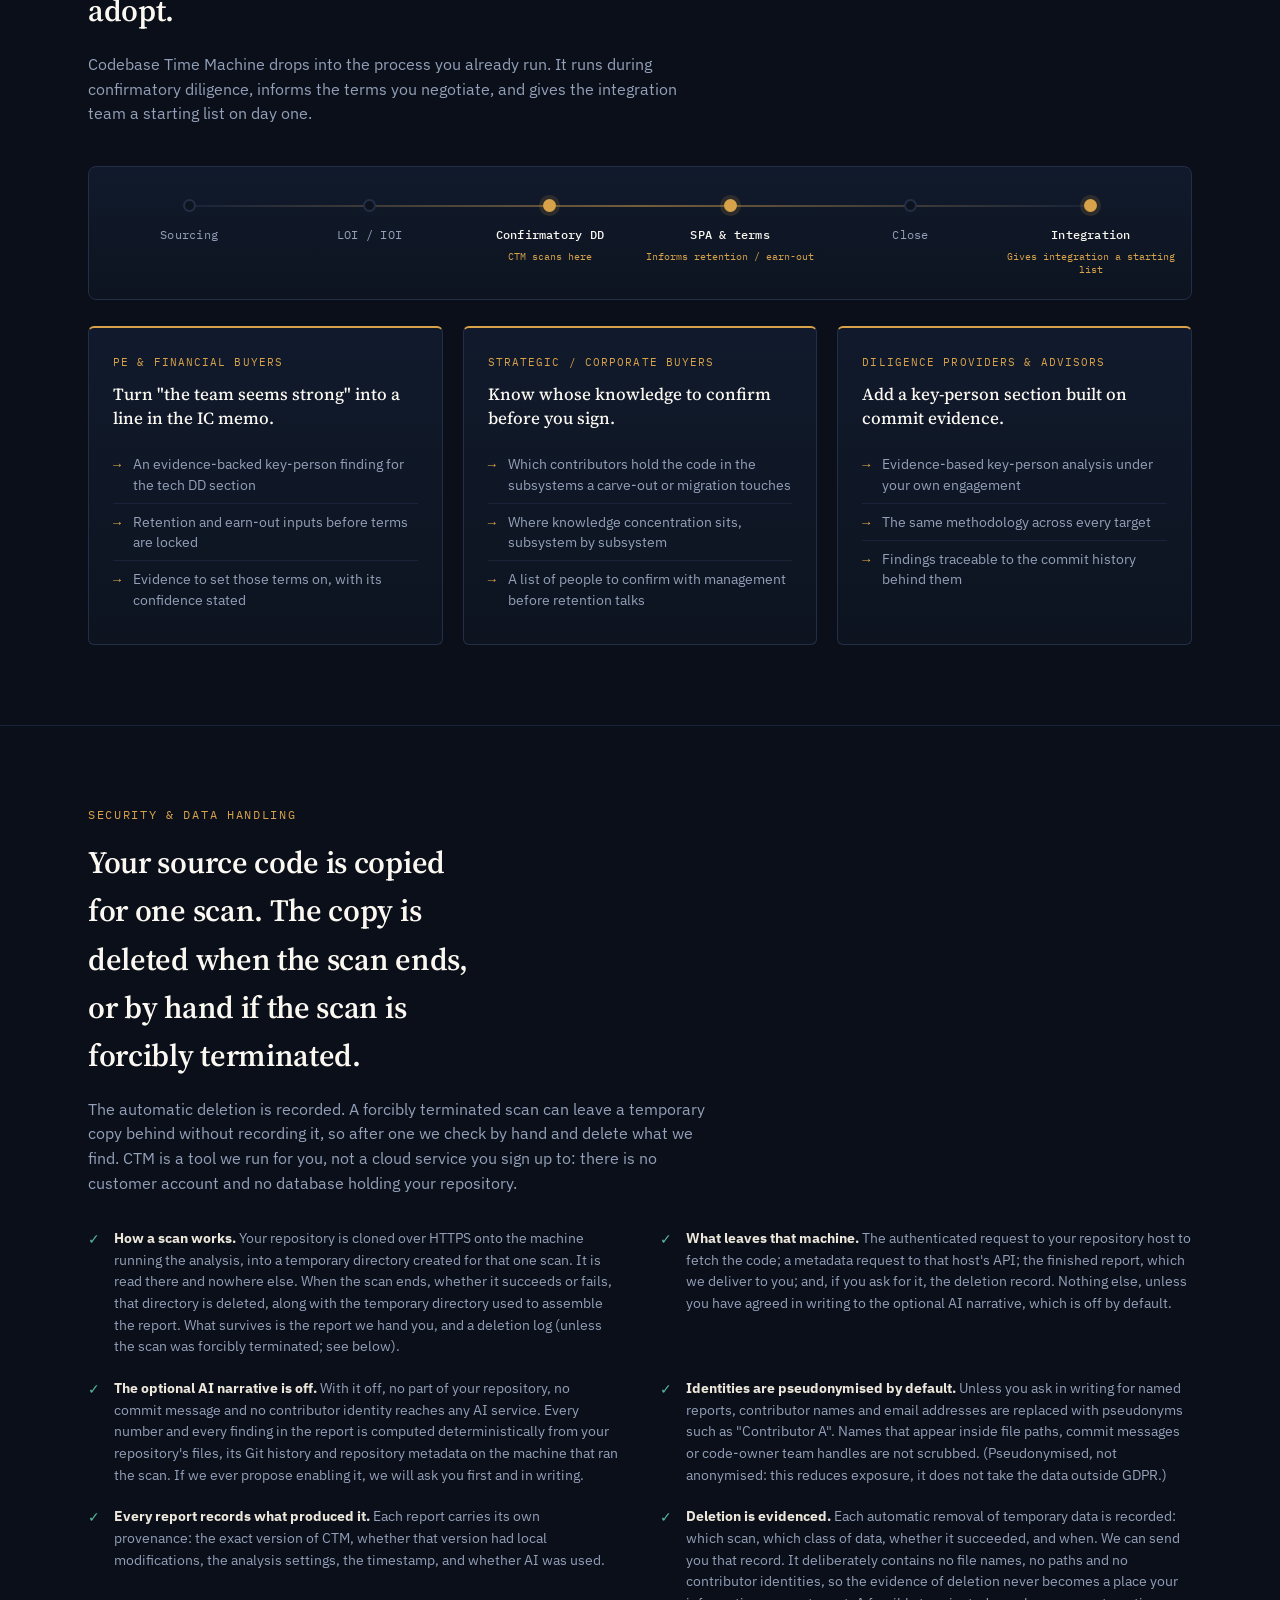
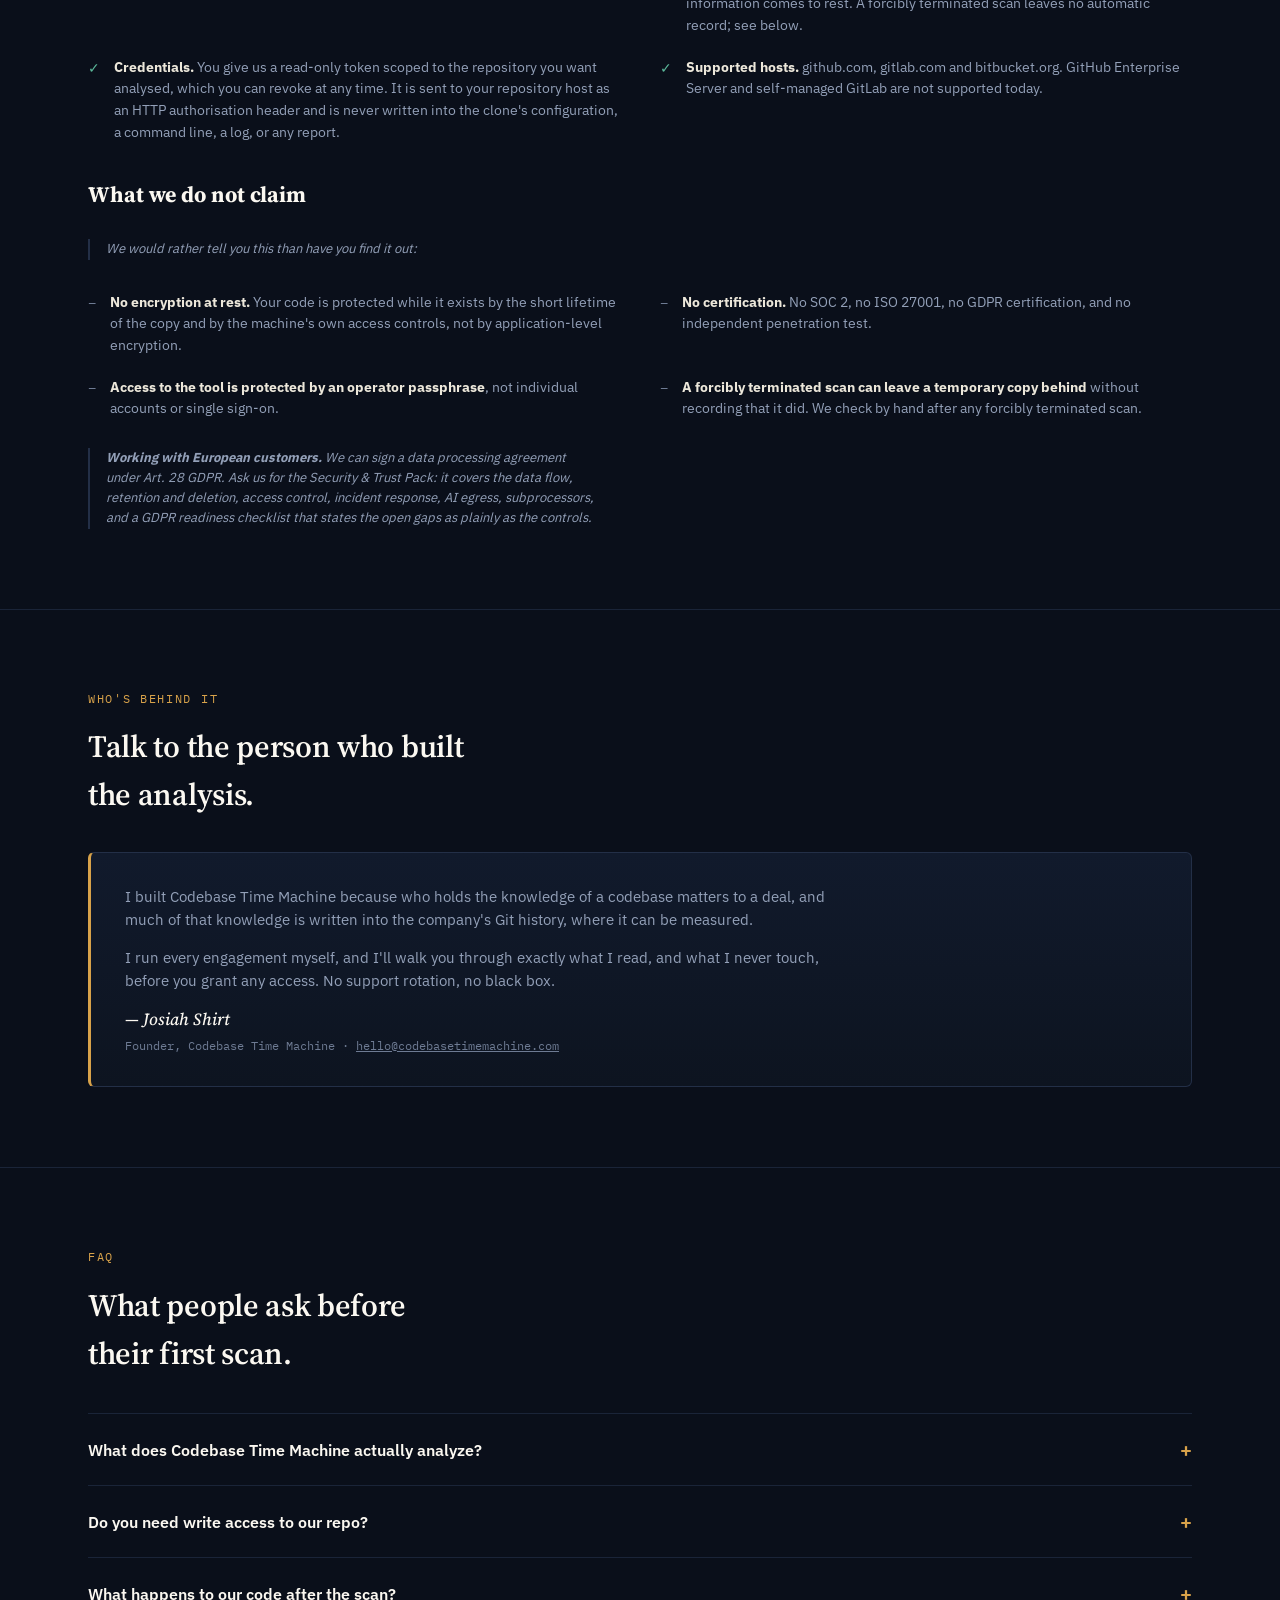
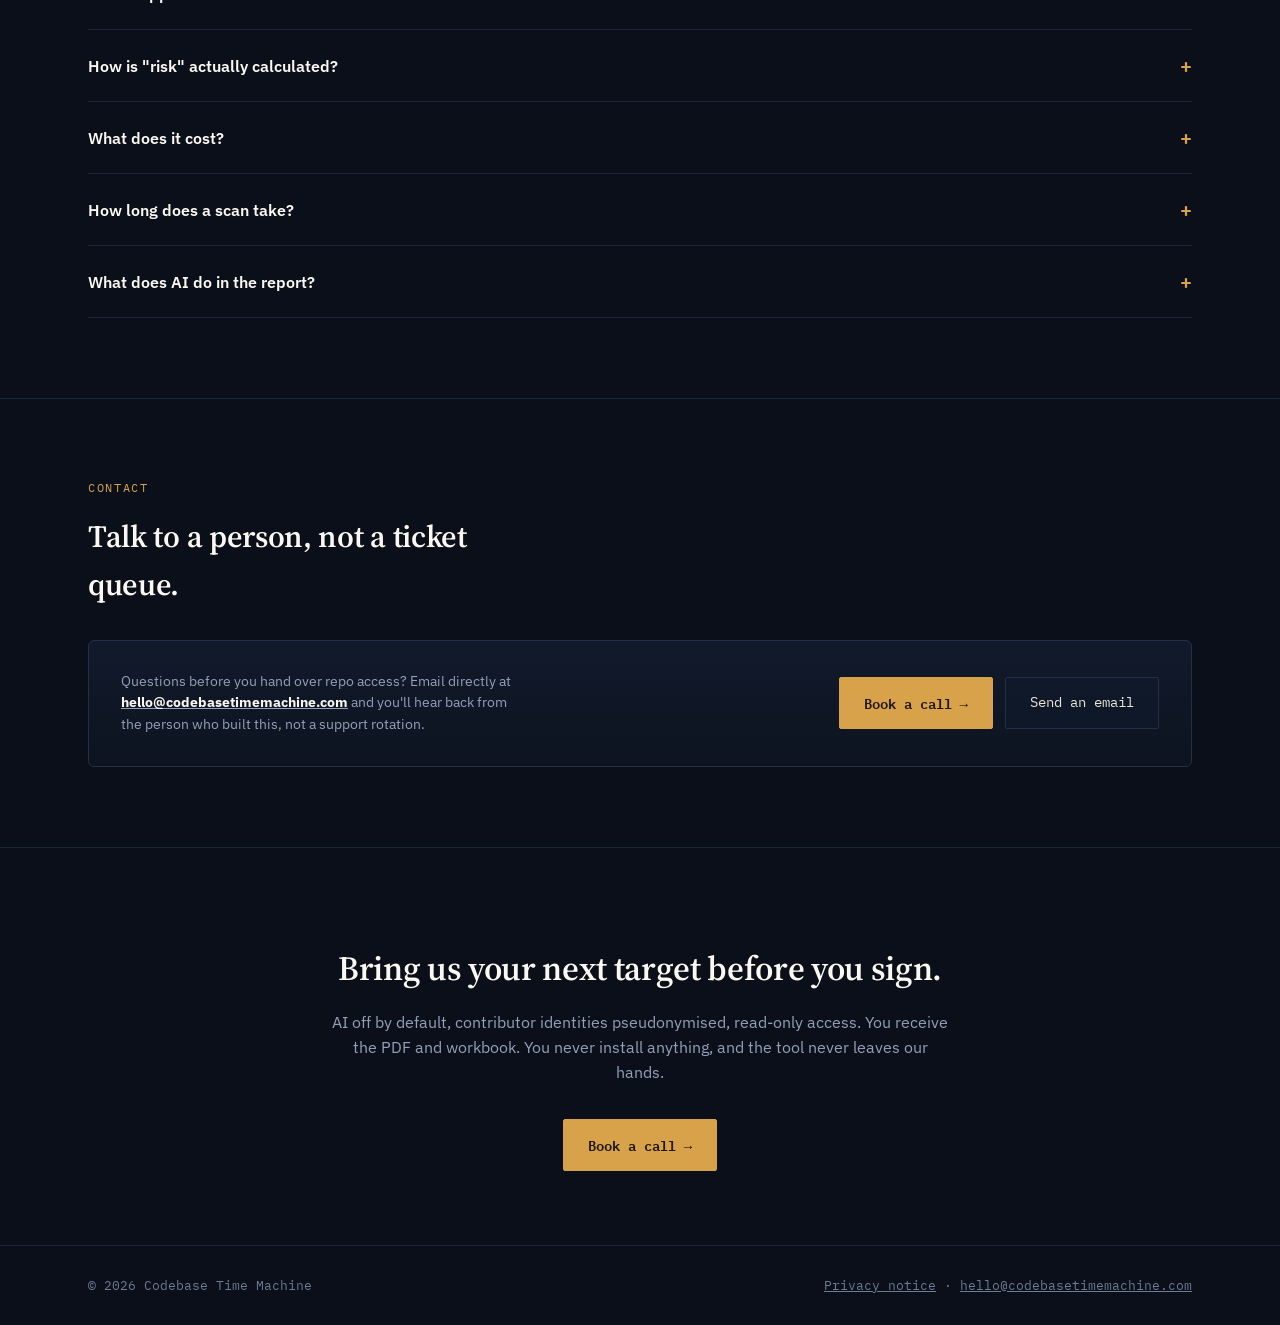
==== commit 4155ccc6: "Website final polish: one share term, per-file tiers, monotonic hero replay - "Line share" everywher" ====
--- a/index.html
+++ b/index.html
@@ -509,7 +509,7 @@
     <div>
       <div class="eyebrow">M&amp;A Technical Due Diligence</div>
       <h1>Before you close, know where critical code knowledge is concentrated and who holds it, <em>on evidence</em>.</h1>
-      <p class="lede">Codebase Time Machine replays a target's Git history, as deep as you choose, to show which files rest on one or two key engineers' commits, how strong that evidence is, and what to ask management before you sign. It sees code contributors only: who wrote and changed the code, not who understands it today.</p>
+      <p class="lede">Codebase Time Machine replays a target's Git history, as deep as you choose, to show which files rest on one or two key engineers, how strong that evidence is, and what to ask management before you sign. It sees code contributors only: who wrote and changed the code, not who understands it today.</p>
       <div class="hero-ctas">
         <a class="btn-primary" href="https://calendly.com/kindandlovinghearts/30min" target="_blank" rel="noopener">Book a call →</a>
         <a class="btn-secondary" href="#how">How it works</a>
@@ -606,30 +606,30 @@
   <div class="wrap reveal">
     <div class="section-label">What we actually measure</div>
     <h2>Where code knowledge is concentrated, file by file and subsystem by subsystem.</h2>
-    <p class="lead-text">We measure how much of each file's history one contributor holds (the evidence), then derive a tier from that share against fixed thresholds, not a subjective judgment. Where one contributor's share crosses the line, the map turns red.</p>
+    <p class="lead-text">We measure what share of each file's changed lines (added and removed, across its whole history) one contributor wrote. That line share is the evidence. A tier is then derived from the line share and the file's commit count against fixed thresholds, not a subjective judgment.</p>
     <div class="map-wrap">
       <div class="map-stage">
         <div class="tm-head">
           <span class="tm-title">Ownership concentration over time · illustrative data</span>
           <span class="tm-count" id="tm-count">0 high-confidence</span>
         </div>
-        <canvas id="tm-canvas" role="img" aria-label="Illustrative subsystem map. Drag the timeline to replay a codebase's history: subsystems where one contributor's share crosses the threshold turn red."></canvas>
+        <canvas id="tm-canvas" role="img" aria-label="Illustrative subsystem map. Drag the timeline to replay a codebase's history: subsystems whose most concentrated file crosses a threshold turn gold or red."></canvas>
         <div class="tm-controls">
           <button id="tm-play" class="tm-play" aria-label="Replay the timeline">▶ Replay</button>
           <input id="tm-range" class="tm-range" type="range" min="0" max="100" value="100" aria-label="Timeline position through repository history">
           <span class="tm-time" id="tm-time">today</span>
         </div>
         <div class="map-legend">
-          <span><i class="lg-dot" style="background:var(--red)"></i> High-confidence (&gt;70% share)</span>
-          <span><i class="lg-dot" style="background:var(--gold)"></i> Watch (&gt;55% share)</span>
+          <span><i class="lg-dot" style="background:var(--red)"></i> High-confidence (&gt;70% line share, 10+ commits)</span>
+          <span><i class="lg-dot" style="background:var(--gold)"></i> Watch (&gt;55% line share, 5+ commits)</span>
           <span><i class="lg-dot" style="background:var(--ok)"></i> Distributed</span>
         </div>
-        <p class="tm-note">Illustrative data, not a real repository. In a report, single-contributor share is measured from commit history and the tier is derived from it against fixed thresholds.</p>
+        <p class="tm-note">Illustrative data, not a real repository. Each tile is a subsystem, shown with the tier and line share of its most concentrated file. In a report, tiers are assigned per file; subsystems get their own concentration measures.</p>
       </div>
       <div class="map-copy">
         <h3>Three tiers, from fixed thresholds, not guessed.</h3>
-        <p><span class="tick mono">High-confidence</span>: 10+ commits on a file, with one contributor holding over 70% of its history (held at Watch when a single commit accounts for most of that share). Strong evidence of concentration; confirm with management who maintains it today.</p>
-        <p><span class="tick mono">Watch</span>: 5+ commits and over 55% share. Concentration is visible but the history is shorter; ask who maintains it today.</p>
+        <p><span class="tick mono">High-confidence</span>: 10+ commits on a file, with one contributor writing over 70% of its changed lines (held at Watch when a single commit accounts for most of that contributor's lines). Strong evidence of concentration; confirm with management who maintains it today.</p>
+        <p><span class="tick mono">Watch</span>: 5+ commits and over 55% line share. Concentration is visible but the history is shorter; ask who maintains it today.</p>
         <p><span class="tick mono">Distributed</span>: no single contributor reaches the Watch threshold.</p>
         <p>A file with fewer than 5 commits gets no tier, however concentrated it is: so few commits describe a few changes, not a pattern of who holds the knowledge.</p>
       </div>
@@ -654,7 +654,7 @@
       </div>
       <div class="toc-row">
         <div class="toc-num">03</div>
-        <div><h4>Ranked material assets</h4><p>Files ranked by concentration, with share, commit count and tier. The full list stays in the workbook.</p></div>
+        <div><h4>Ranked material assets</h4><p>Files ranked by concentration, with line share, commit count and tier. The full list stays in the workbook.</p></div>
         <div class="toc-tag">PDF + XLSX</div>
       </div>
       <div class="toc-row">
@@ -664,7 +664,7 @@
       </div>
       <div class="toc-row">
         <div class="toc-num">05</div>
-        <div><h4>Risk evolution</h4><p>How each top file's commit-count share has changed over time, not just a snapshot.</p></div>
+        <div><h4>Risk evolution</h4><p>How each top file's share of commits has changed over time, not just a snapshot. The report labels this separately from line share, the measure behind the tiers.</p></div>
         <div class="toc-tag">PDF</div>
       </div>
       <div class="toc-row">
@@ -689,7 +689,7 @@
     <div class="learn">
       <div class="learn-finding">
         <div class="learn-badge">Evidence → Risk → Question → Mitigation</div>
-        <p class="learn-headline">Which files and subsystems one contributor holds, the commits behind that share, and how strong the evidence is.</p>
+        <p class="learn-headline">Which files and subsystems one contributor holds, the commits behind that line share, and how strong the evidence is.</p>
         <div class="learn-meta">Measured from Git history · confidence stated for every tier</div>
       </div>
       <div class="learn-so">
@@ -717,7 +717,7 @@
         </tr>
         <tr>
           <td class="compare-row-label">Where is code history concentrated?</td>
-          <td class="us-col" data-label="What CTM gives you">Per file and subsystem: the share one contributor holds, the commits behind it, and a confidence tier</td>
+          <td class="us-col" data-label="What CTM gives you">Per file: the line share one contributor holds, the commits behind it, and a confidence tier. Per subsystem: how concentrated it is</td>
         </tr>
         <tr>
           <td class="compare-row-label">How has that changed over time?</td>
@@ -844,7 +844,7 @@
       </details>
       <details class="faq-item">
         <summary>How is "risk" actually calculated?</summary>
-        <p>Tiers come from fixed commit-history thresholds. For example, 10+ commits on a file with one contributor holding over 70% share is High-confidence, unless a single commit accounts for most of that share. It's not a subjective score, and it measures concentration of history, not who maintains the code today.</p>
+        <p>Tiers come from fixed thresholds on line share and commit count. For example, 10+ commits on a file with one contributor writing over 70% of its changed lines is High-confidence, unless a single commit accounts for most of those lines. It's not a subjective score, and it measures concentration of history, not who maintains the code today.</p>
       </details>
       <details class="faq-item">
         <summary>What does it cost?</summary>
@@ -856,7 +856,7 @@
       </details>
       <details class="faq-item">
         <summary>What does AI do in the report?</summary>
-        <p>Nothing, by default. Every number and finding is computed deterministically from Git history and repository metadata. An optional AI narrative exists; we enable it only if you agree in writing first.</p>
+        <p>Nothing, by default. Every number and finding is computed deterministically from your repository's files, its Git history and repository metadata. An optional AI narrative exists; we enable it only if you agree in writing first.</p>
       </details>
     </div>
   </div>
@@ -1112,7 +1112,7 @@
   /* ---------- Hero: Git history replay ----------
      Each line is a file. Commits arrive along it in time order, one colour per
      contributor (pseudonymised, so muted and unnamed). A scan line replays the
-     history left to right; where one contributor's share of a file's commits
+     history left to right; where one contributor's share of a file (shown here by commits)
      crosses the Watch (>55%, 5+ commits) or High-confidence (>70%, 10+ commits)
      threshold, that file turns gold or red. Illustrative data only. */
   (function(){
@@ -1135,7 +1135,7 @@
       var mobile = W < 900, n = mobile ? 5 : 15;
       X0 = mobile ? 0 : 0.5;
       var top = parseFloat(getComputedStyle(heroEl).paddingTop)||96;
-      band = mobile ? [12/H, (top-16)/H] : [0.1, 0.94];
+      band = mobile ? [12/H, (top-30)/H] : [0.1, 0.94];
       // Most files are spread across contributors; a few are not. Fixed counts,
       // shuffled positions, so every replay tells the same story.
       // Flagged files go on lines the report card does not cover, so they stay visible.
@@ -1167,7 +1167,7 @@
         }
         for(var k2=who.length-1;k2>0;k2--){ var q2=pick(k2+1), t2=who[k2]; who[k2]=who[q2]; who[q2]=t2; }
         var pts = xs.map(function(x,ix){ return {x:x, who:who[ix], dy:rnd(-2.5,2.5)}; });
-        lanes.push({y:(band[0] + (band[1]-band[0])*(i+0.5)/n), pts:pts, lead:lead});
+        lanes.push({y:(band[0] + (band[1]-band[0])*(i+0.5)/n), pts:pts, lead:lead, cap:kind, shown:0});
       }
     }
 
@@ -1188,7 +1188,12 @@
       var x0 = X0*W, span = W-x0, sx = x0+p*span;
       for(var i=0;i<lanes.length;i++){
         var l=lanes[i], y=l.y*H, st=tierAt(l,p);
-        var col = st.tier==='high' ? RED : (st.tier==='watch' ? GOLD : null);
+        // Tiers only step up within a replay, never past the file's own final
+        // tier, and spread files never flag.
+        var rank = st.tier==='high' ? 2 : (st.tier==='watch' ? 1 : 0);
+        var capRank = l.cap==='high' ? 2 : (l.cap==='watch' ? 1 : 0);
+        l.shown = Math.max(l.shown, Math.min(rank, capRank));
+        var col = l.shown===2 ? RED : (l.shown===1 ? GOLD : null);
         // the file's line: faint ahead of the scan, tinted behind it when concentrated
         ctx.lineWidth=1; ctx.strokeStyle=LINE;
         ctx.beginPath(); ctx.moveTo(x0,y); ctx.lineTo(W,y); ctx.stroke();
@@ -1199,7 +1204,7 @@
         }
         for(var j=0;j<l.pts.length;j++){
           var c=l.pts[j]; if(c.x>p) break;
-          var hot = col && c.who===st.who;
+          var hot = col && c.who===l.lead;
           ctx.fillStyle = hot ? col : PEOPLE[c.who];
           ctx.globalAlpha = alpha*(hot?0.95:0.55);
           ctx.beginPath(); ctx.arc(x0+c.x*span, y+c.dy, hot?2.6:2, 0, Math.PI*2); ctx.fill();
@@ -1215,6 +1220,12 @@
         ctx.fillStyle='rgba(216,162,74,0.55)'; ctx.fillRect(sx,by,1,bh);
       }
       ctx.globalAlpha=1;
+      // Always-visible caption: this is not anyone's repository.
+      ctx.font='10px "IBM Plex Mono", monospace'; ctx.textAlign='right'; ctx.textBaseline='bottom';
+      ctx.fillStyle='rgba(139,150,174,0.85)';
+      var ly = W<900 ? band[1]*H+14 : band[0]*H-6;
+      ctx.fillText('ILLUSTRATIVE REPLAY · NOT CLIENT DATA', W<900 ? W-16 : W*0.95, ly);
+      ctx.textAlign='left';
     }
 
     function resize(){
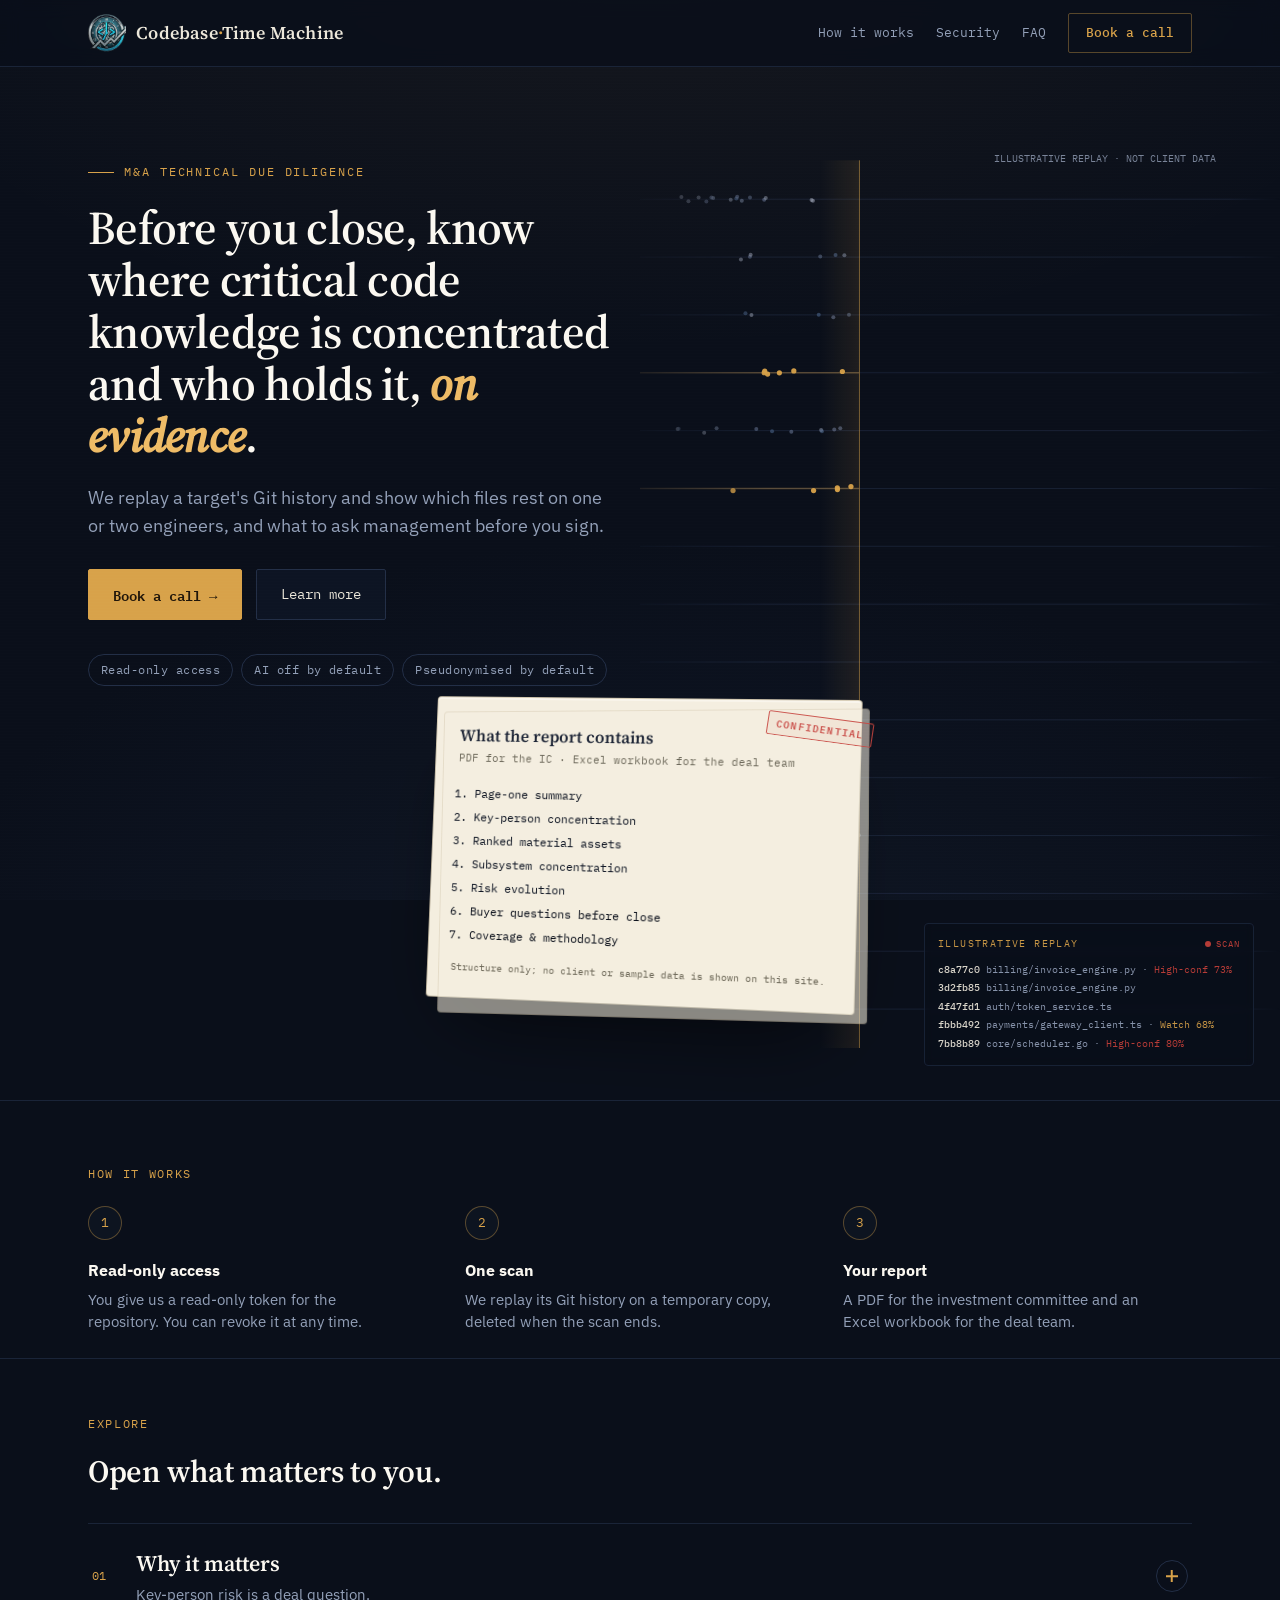
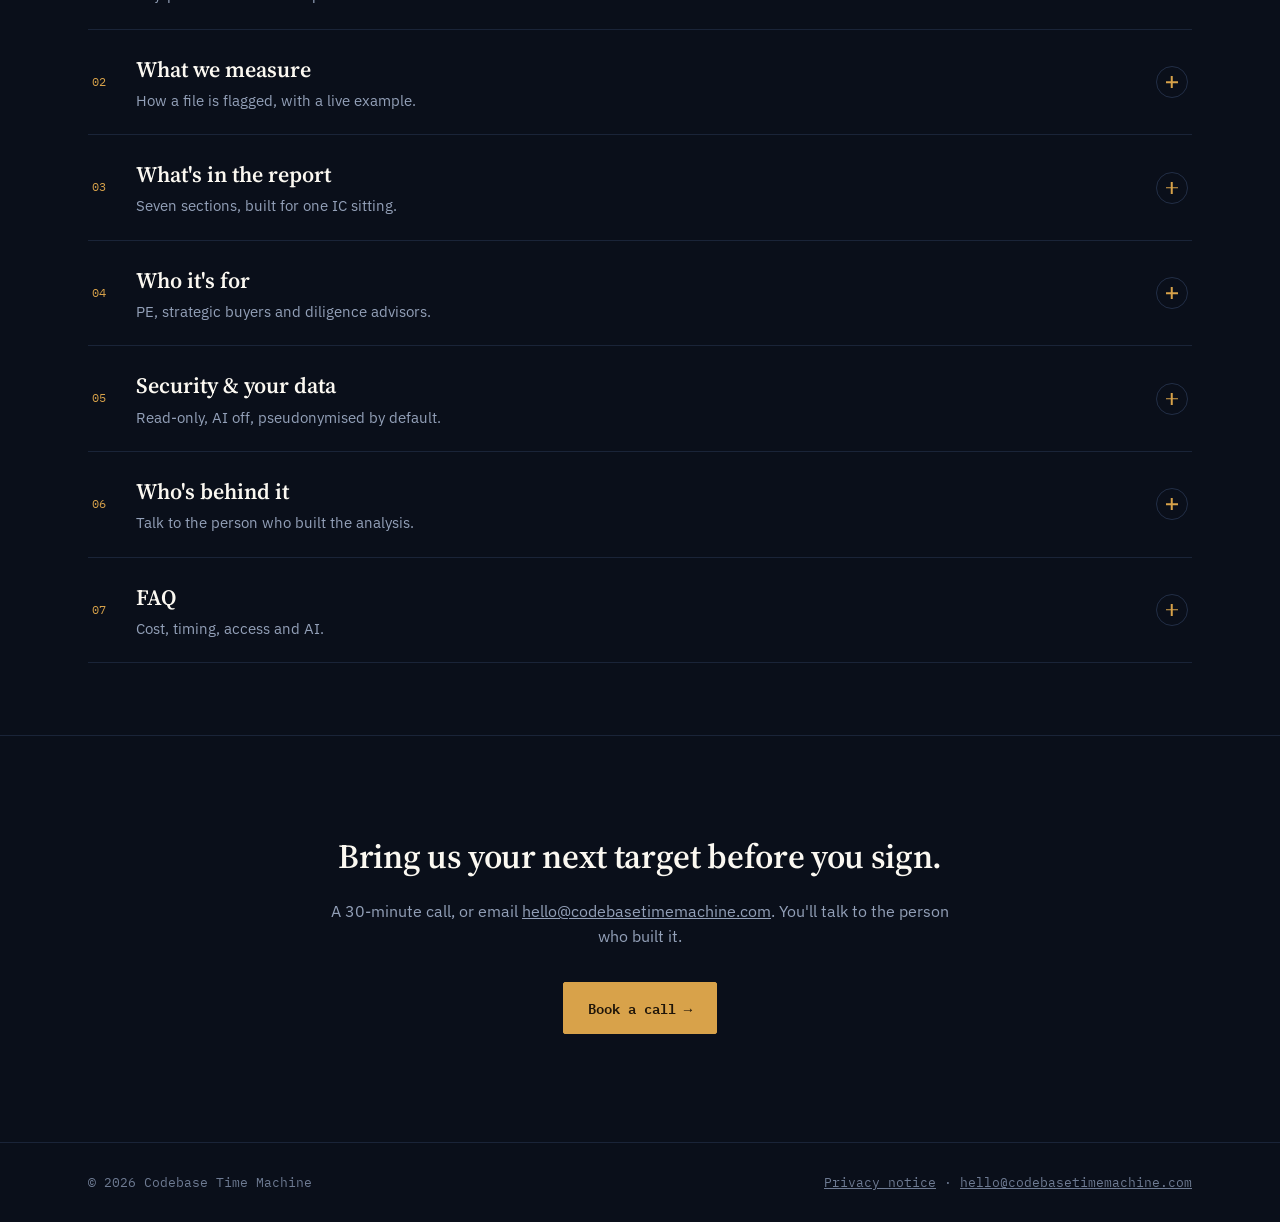
==== commit 8306cc14: "Simplify front page: short hero, 3-step how-it-works, tap-to-open cards for the details Co-Authored-" ====
--- a/index.html
+++ b/index.html
@@ -457,6 +457,7 @@
     .map-wrap{grid-template-columns:1fr;}
     .doc-card{transform:rotateY(-5deg) rotateZ(1deg);max-width:100%;}
   }
+  @media (max-width: 700px){ .doc-stage{display:none;} }
   @media (max-width: 520px){
     h1{font-size:30px;}
     .steps{grid-template-columns:1fr;}
@@ -465,6 +466,42 @@
     .d-grid{grid-template-columns:1fr 1fr;}
   }
   .nw{white-space:nowrap;}
+
+  /* ---------- Simplified front page: chips, 3 steps, tap-to-open cards ---------- */
+  .chips{display:flex;flex-wrap:wrap;gap:8px;margin-top:30px;}
+  .chips span{font-family:'IBM Plex Mono',monospace;font-size:11.5px;letter-spacing:0.04em;color:var(--muted);border:1px solid var(--line);border-radius:999px;padding:6px 12px;}
+  .doc-list{margin:14px 0 4px 18px;font-family:'IBM Plex Mono',monospace;font-size:12px;color:var(--ink);line-height:2;}
+  .how-short{padding:64px 0 24px;}
+  .steps3{display:grid;grid-template-columns:repeat(3,minmax(0,1fr));gap:28px;margin-top:22px;}
+  .s3 h4{margin:14px 0 6px;color:var(--text-strong);font-size:16px;}
+  .s3 p{color:var(--muted);font-size:14.5px;max-width:34ch;}
+  .explore{padding:56px 0 72px;}
+  .xc-list{margin-top:28px;border-top:1px solid var(--line-soft);}
+  .xc{border-bottom:1px solid var(--line-soft);}
+  .xc summary{list-style:none;cursor:pointer;display:flex;align-items:center;gap:22px;padding:22px 4px;min-height:44px;}
+  .xc summary::-webkit-details-marker{display:none;}
+  .xc summary:hover .xc-title{color:var(--gold);}
+  .xc summary:focus-visible{outline:2px solid var(--gold);outline-offset:2px;}
+  .xc-num{font-family:'IBM Plex Mono',monospace;font-size:12px;color:var(--gold);flex-shrink:0;width:22px;}
+  .xc-t{display:flex;flex-direction:column;gap:4px;flex:1;min-width:0;}
+  .xc-title{font-family:'Source Serif 4',serif;font-size:22px;font-weight:600;color:var(--text-strong);transition:color .15s;}
+  .xc-teaser{color:var(--muted);font-size:14.5px;}
+  .xc-icon{width:32px;height:32px;border:1px solid var(--line);border-radius:50%;flex-shrink:0;position:relative;transition:transform .25s,border-color .15s;}
+  .xc-icon::before,.xc-icon::after{content:'';position:absolute;left:50%;top:50%;width:12px;height:1.5px;background:var(--gold);transform:translate(-50%,-50%);}
+  .xc-icon::after{transform:translate(-50%,-50%) rotate(90deg);}
+  .xc[open] .xc-icon{transform:rotate(45deg);border-color:var(--gold-line);}
+  .xc-body{padding:4px 0 44px 44px;}
+  .xc-h{font-family:'Source Serif 4',serif;font-size:24px;font-weight:600;color:var(--text-strong);margin:0 0 14px;max-width:30ch;line-height:1.25;}
+  .xc-body .lead-text{margin-top:0;}
+  .cta-final .lead-text a{color:inherit;}
+  @media (max-width:700px){
+    .steps3{grid-template-columns:1fr;gap:18px;}
+    .xc summary{gap:14px;padding:18px 0;}
+    .xc-title{font-size:19px;}
+    .xc-teaser{font-size:13.5px;}
+    .xc-body{padding:0 0 32px 0;}
+    .xc-h{font-size:20px;}
+  }
   @media (max-width:520px){ footer .fsep{display:none;} footer p a.mail-link{display:block;} }
   @media (max-width:400px){ .wrap{padding:0 20px;} .band .wrap{padding:22px 20px;} .contact-box{padding:24px 20px;} .contact-box p a{overflow-wrap:anywhere;} .tm-head{flex-wrap:wrap;} .founder{padding:26px 20px;} }
 </style>
@@ -479,8 +516,7 @@
     </div>
     <div class="nav-links">
       <a class="nav-link" href="#how">How it works</a>
-      <a class="nav-link" href="#compare">What it adds</a>
-      <a class="nav-link" href="#fit">For buyers</a>
+      <a class="nav-link" href="#security">Security</a>
       <a class="nav-link" href="#faq">FAQ</a>
       <a class="nav-cta" href="https://calendly.com/kindandlovinghearts/30min" target="_blank" rel="noopener">Book a call</a>
     </div>
@@ -488,8 +524,8 @@
   </div>
   <div class="nav-panel" id="nav-panel">
     <a href="#how">How it works</a>
-    <a href="#compare">What it adds</a>
-    <a href="#fit">For buyers</a>
+    <a href="#explore">Explore</a>
+    <a href="#security">Security</a>
     <a href="#faq">FAQ</a>
     <a class="nav-panel-cta" href="https://calendly.com/kindandlovinghearts/30min" target="_blank" rel="noopener">Book a call →</a>
   </div>
@@ -509,51 +545,47 @@
     <div>
       <div class="eyebrow">M&amp;A Technical Due Diligence</div>
       <h1>Before you close, know where critical code knowledge is concentrated and who holds it, <em>on evidence</em>.</h1>
-      <p class="lede">Codebase Time Machine replays a target's Git history, as deep as you choose, to show which files rest on one or two key engineers, how strong that evidence is, and what to ask management before you sign. It sees code contributors only: who wrote and changed the code, not who understands it today.</p>
+      <p class="lede">We replay a target's Git history and show which files rest on one or two engineers, and what to ask management before you sign.</p>
       <div class="hero-ctas">
         <a class="btn-primary" href="https://calendly.com/kindandlovinghearts/30min" target="_blank" rel="noopener">Book a call →</a>
-        <a class="btn-secondary" href="#how">How it works</a>
-      </div>
-      <div class="hero-stats">
-        <div class="hero-stat"><div class="n">Up&nbsp;to&nbsp;full&nbsp;history</div><div class="l">You choose the depth; the report states the share analysed</div></div>
-        <div class="hero-stat"><div class="n">AI&nbsp;off</div><div class="l">By default</div></div>
-        <div class="hero-stat"><div class="n">Pseudonymised</div><div class="l">Contributor identities, by default</div></div>
+        <a class="btn-secondary" href="#explore">Learn more</a>
+      </div>
+      <div class="chips"><span>Read-only access</span><span>AI off by default</span><span>Pseudonymised by default</span></div>
       </div>
     </div>
     <div class="doc-stage">
       <div class="doc-card" id="tilt-card">
         <div class="doc-stamp">CONFIDENTIAL</div>
-        <h3>Report highlights</h3>
+        <h3>What the report contains</h3>
         <div class="doc-sub">PDF for the IC · Excel workbook for the deal team</div>
-        <table class="doc-table">
-          <tr><th>Section</th><th>What it gives you</th></tr>
-          <tr><td>Key-person concentration</td><td>Who holds which files, with the commits behind it</td></tr>
-          <tr><td>Ranked material assets</td><td>Share, commits and tier per file</td></tr>
-          <tr><td>Buyer questions</td><td>What to ask management before close</td></tr>
-          <tr><td>Coverage &amp; method</td><td>History analysed, and what Git cannot establish</td></tr>
-        </table>
-        <div class="doc-foot">4 of the 7 report sections. Structure only; no client or sample data is shown on this site.</div>
+        <ol class="doc-list">
+          <li>Page-one summary</li><li>Key-person concentration</li><li>Ranked material assets</li><li>Subsystem concentration</li><li>Risk evolution</li><li>Buyer questions before close</li><li>Coverage &amp; methodology</li>
+        </ol>
+        <div class="doc-foot">Structure only; no client or sample data is shown on this site.</div>
       </div>
     </div>
   </div>
 </header>
 
-<div class="band">
+<section id="how" class="how-short">
   <div class="wrap">
-    <span class="band-label">Every engagement</span>
-    <div class="band-items">
-      <div class="band-item"><span class="repo">AI off</span><span class="meta">by default</span></div>
-      <div class="band-item"><span class="repo">Pseudonymised</span><span class="meta">identities, by default</span></div>
-      <div class="band-item"><span class="repo">Read-only</span><span class="meta">access, revocable by you</span></div>
-      <div class="band-item"><span class="repo">Deletion logged</span><span class="meta">when each scan ends (except after a forcibly terminated scan, which we check by hand)</span></div>
+    <div class="section-label">How it works</div>
+    <div class="steps3">
+      <div class="s3"><div class="step-num">1</div><h4>Read-only access</h4><p>You give us a read-only token for the repository. You can revoke it at any time.</p></div>
+      <div class="s3"><div class="step-num">2</div><h4>One scan</h4><p>We replay its Git history on a temporary copy, deleted when the scan ends.</p></div>
+      <div class="s3"><div class="step-num">3</div><h4>Your report</h4><p>A PDF for the investment committee and an Excel workbook for the deal team.</p></div>
     </div>
   </div>
-</div>
-
-<section>
-  <div class="wrap reveal">
-    <div class="section-label">The gap</div>
-    <h2>Who holds the code knowledge is a deal question.</h2>
+</section>
+
+<section id="explore" class="explore">
+  <div class="wrap">
+    <div class="section-label">Explore</div>
+    <h2>Open what matters to you.</h2>
+    <div class="xc-list">
+      <details class="xc" id="why">
+        <summary><span class="xc-num">01</span><span class="xc-t"><span class="xc-title">Why it matters</span><span class="xc-teaser">Key-person risk is a deal question.</span></span><span class="xc-icon" aria-hidden="true"></span></summary>
+        <div class="xc-body">
     <p class="lead-text">CTM adds one question to technical diligence: where the critical code knowledge sits, and whether whole subsystems depend on one or two people who may have no contractual reason to stay past close.</p>
     <p class="problem-quote">If the one person who understands a core subsystem leaves the day after you sign, what breaks, how long until anyone else can safely touch it, and what does that do to your model?</p>
     <div class="consequence">
@@ -570,42 +602,12 @@
         <p>Raised and confirmed before signing, a concentration can shape a retention package or an earn-out condition instead of becoming a post-close surprise.</p>
       </div>
     </div>
-  </div>
-</section>
-
-<section id="how">
-  <div class="wrap reveal">
-    <div class="section-label">How it works</div>
-    <h2>Grant read-only access. We run the scan. You get the report.</h2>
-    <div class="steps">
-      <div class="step">
-        <div class="step-num">1</div>
-        <h4>Read-only access</h4>
-        <p>A read-only token scoped to the repository you want analysed. We never ask for write or admin rights, and you can revoke the token at any time.</p>
-      </div>
-      <div class="step">
-        <div class="step-num">2</div>
-        <h4>A temporary copy, one scan</h4>
-        <p>The repository is cloned into a temporary directory created for that scan. You choose the depth, up to the complete history, and the report states what share of it was analysed.</p>
-      </div>
-      <div class="step">
-        <div class="step-num">3</div>
-        <h4>Your report package</h4>
-        <p>A PDF for the investment committee and an Excel workbook for the deal team.</p>
-      </div>
-      <div class="step">
-        <div class="step-num">4</div>
-        <h4>Clone deleted</h4>
-        <p>The working copy is deleted when the scan ends, and the deletion is logged. A forcibly terminated scan is the exception; we check by hand after one.</p>
-      </div>
-    </div>
-  </div>
-</section>
-
-<section>
-  <div class="wrap reveal">
-    <div class="section-label">What we actually measure</div>
-    <h2>Where code knowledge is concentrated, file by file and subsystem by subsystem.</h2>
+  
+        </div>
+      </details>
+      <details class="xc" id="measure">
+        <summary><span class="xc-num">02</span><span class="xc-t"><span class="xc-title">What we measure</span><span class="xc-teaser">How a file is flagged, with a live example.</span></span><span class="xc-icon" aria-hidden="true"></span></summary>
+        <div class="xc-body"><h3 class="xc-h">Where code knowledge is concentrated, file by file.</h3>
     <p class="lead-text">We measure what share of each file's changed lines (added and removed, across its whole history) one contributor wrote. That line share is the evidence. A tier is then derived from the line share and the file's commit count against fixed thresholds, not a subjective judgment.</p>
     <div class="map-wrap">
       <div class="map-stage">
@@ -634,13 +636,12 @@
         <p>A file with fewer than 5 commits gets no tier, however concentrated it is: so few commits describe a few changes, not a pattern of who holds the knowledge.</p>
       </div>
     </div>
-  </div>
-</section>
-
-<section>
-  <div class="wrap reveal">
-    <div class="section-label">What's in the report</div>
-    <h2>Built for a one-sitting IC read.</h2>
+  
+        </div>
+      </details>
+      <details class="xc" id="report">
+        <summary><span class="xc-num">03</span><span class="xc-t"><span class="xc-title">What's in the report</span><span class="xc-teaser">Seven sections, built for one IC sitting.</span></span><span class="xc-icon" aria-hidden="true"></span></summary>
+        <div class="xc-body">
     <div class="toc">
       <div class="toc-row">
         <div class="toc-num">01</div>
@@ -678,13 +679,7 @@
         <div class="toc-tag">PDF</div>
       </div>
     </div>
-  </div>
-</section>
-
-<section>
-  <div class="wrap reveal">
-    <div class="section-label">What the buyer learns</div>
-    <h2>Every finding follows one chain.</h2>
+  
     <p class="lead-text">Evidence first, then why it could matter, then what to ask, then what to do. Git history shows who wrote the code. Only management can say who maintains it today, so the report keeps the two apart.</p>
     <div class="learn">
       <div class="learn-finding">
@@ -701,13 +696,53 @@
         </ul>
       </div>
     </div>
-  </div>
-</section>
-
-<section id="compare">
-  <div class="wrap reveal">
-    <div class="section-label">What CTM adds</div>
-    <h2>Alongside interviews and code reviews, not instead of them.</h2>
+  
+        </div>
+      </details>
+      <details class="xc" id="fit">
+        <summary><span class="xc-num">04</span><span class="xc-t"><span class="xc-title">Who it's for</span><span class="xc-teaser">PE, strategic buyers and diligence advisors.</span></span><span class="xc-icon" aria-hidden="true"></span></summary>
+        <div class="xc-body">
+    <p class="lead-text">Codebase Time Machine drops into the process you already run. It runs during confirmatory diligence, informs the terms you negotiate, and gives the integration team a starting list on day one.</p>
+
+    <div class="fit-flow" role="img" aria-label="Deal timeline: CTM runs during confirmatory diligence, informs retention and earn-out terms, and gives integration a starting list.">
+      <div class="fit-stage"><span class="fs-dot"></span><div class="fs-name">Sourcing</div></div>
+      <div class="fit-stage"><span class="fs-dot"></span><div class="fs-name">LOI / IOI</div></div>
+      <div class="fit-stage on"><span class="fs-dot"></span><div class="fs-name">Confirmatory DD</div><div class="fs-tag">CTM scans here</div></div>
+      <div class="fit-stage on"><span class="fs-dot"></span><div class="fs-name">SPA &amp; terms</div><div class="fs-tag">Informs retention / earn-out</div></div>
+      <div class="fit-stage"><span class="fs-dot"></span><div class="fs-name">Close</div></div>
+      <div class="fit-stage on"><span class="fs-dot"></span><div class="fs-name">Integration</div><div class="fs-tag">Gives integration a starting list</div></div>
+    </div>
+
+    <div class="fit-cards">
+      <div class="fit-card">
+        <div class="fit-role">PE &amp; financial buyers</div>
+        <p class="fit-lead">Turn "the team seems strong" into a line in the IC memo.</p>
+        <ul>
+          <li>An evidence-backed key-person finding for the tech DD section</li>
+          <li>Retention and earn-out inputs before terms are locked</li>
+          <li>Evidence to set those terms on, with its confidence stated</li>
+        </ul>
+      </div>
+      <div class="fit-card">
+        <div class="fit-role">Strategic / corporate buyers</div>
+        <p class="fit-lead">Know whose knowledge to confirm before you sign.</p>
+        <ul>
+          <li>Which contributors hold the code in the subsystems a carve-out or migration touches</li>
+          <li>Where knowledge concentration sits, subsystem by subsystem</li>
+          <li>A list of people to confirm with management before retention talks</li>
+        </ul>
+      </div>
+      <div class="fit-card">
+        <div class="fit-role">Diligence providers &amp; advisors</div>
+        <p class="fit-lead">Add a key-person section built on commit evidence.</p>
+        <ul>
+          <li>Evidence-based key-person analysis under your own engagement</li>
+          <li>The same methodology across every target</li>
+          <li>Findings traceable to the commit history behind them</li>
+        </ul>
+      </div>
+    </div>
+  
     <p class="lead-text">What CTM adds to a deal file: an evidence-backed picture of where code knowledge is concentrated, with its confidence and its limits stated.</p>
     <div class="compare-table-scroll">
       <table class="compare-table">
@@ -733,60 +768,12 @@
         </tr>
       </table>
     </div>
-  </div>
-</section>
-
-<section id="fit">
-  <div class="wrap reveal">
-    <div class="section-label">Where it fits</div>
-    <h2>A workstream inside diligence, not a tool to adopt.</h2>
-    <p class="lead-text">Codebase Time Machine drops into the process you already run. It runs during confirmatory diligence, informs the terms you negotiate, and gives the integration team a starting list on day one.</p>
-
-    <div class="fit-flow" role="img" aria-label="Deal timeline: CTM runs during confirmatory diligence, informs retention and earn-out terms, and gives integration a starting list.">
-      <div class="fit-stage"><span class="fs-dot"></span><div class="fs-name">Sourcing</div></div>
-      <div class="fit-stage"><span class="fs-dot"></span><div class="fs-name">LOI / IOI</div></div>
-      <div class="fit-stage on"><span class="fs-dot"></span><div class="fs-name">Confirmatory DD</div><div class="fs-tag">CTM scans here</div></div>
-      <div class="fit-stage on"><span class="fs-dot"></span><div class="fs-name">SPA &amp; terms</div><div class="fs-tag">Informs retention / earn-out</div></div>
-      <div class="fit-stage"><span class="fs-dot"></span><div class="fs-name">Close</div></div>
-      <div class="fit-stage on"><span class="fs-dot"></span><div class="fs-name">Integration</div><div class="fs-tag">Gives integration a starting list</div></div>
-    </div>
-
-    <div class="fit-cards">
-      <div class="fit-card">
-        <div class="fit-role">PE &amp; financial buyers</div>
-        <p class="fit-lead">Turn "the team seems strong" into a line in the IC memo.</p>
-        <ul>
-          <li>An evidence-backed key-person finding for the tech DD section</li>
-          <li>Retention and earn-out inputs before terms are locked</li>
-          <li>Evidence to set those terms on, with its confidence stated</li>
-        </ul>
-      </div>
-      <div class="fit-card">
-        <div class="fit-role">Strategic / corporate buyers</div>
-        <p class="fit-lead">Know whose knowledge to confirm before you sign.</p>
-        <ul>
-          <li>Which contributors hold the code in the subsystems a carve-out or migration touches</li>
-          <li>Where knowledge concentration sits, subsystem by subsystem</li>
-          <li>A list of people to confirm with management before retention talks</li>
-        </ul>
-      </div>
-      <div class="fit-card">
-        <div class="fit-role">Diligence providers &amp; advisors</div>
-        <p class="fit-lead">Add a key-person section built on commit evidence.</p>
-        <ul>
-          <li>Evidence-based key-person analysis under your own engagement</li>
-          <li>The same methodology across every target</li>
-          <li>Findings traceable to the commit history behind them</li>
-        </ul>
-      </div>
-    </div>
-  </div>
-</section>
-
-<section id="security">
-  <div class="wrap reveal">
-    <div class="section-label">Security &amp; data handling</div>
-    <h2>Your source code is copied for one scan. The copy is deleted when the scan ends, or by hand if the scan is forcibly terminated.</h2>
+  
+        </div>
+      </details>
+      <details class="xc" id="security">
+        <summary><span class="xc-num">05</span><span class="xc-t"><span class="xc-title">Security &amp; your data</span><span class="xc-teaser">Read-only, AI off, pseudonymised by default.</span></span><span class="xc-icon" aria-hidden="true"></span></summary>
+        <div class="xc-body"><h3 class="xc-h">Your source code is copied for one scan. The copy is deleted when the scan ends, or by hand if the scan is forcibly terminated.</h3>
     <p class="lead-text">The automatic deletion is recorded. A forcibly terminated scan can leave a temporary copy behind without recording it, so after one we check by hand and delete what we find. CTM is a tool we run for you, not a cloud service you sign up to: there is no customer account and no database holding your repository.</p>
     <div class="sec-list">
       <div class="sec-item"><span class="sec-check">✓</span><p><strong>How a scan works.</strong> Your repository is cloned over HTTPS onto the machine running the analysis, into a temporary directory created for that one scan. It is read there and nowhere else. When the scan ends, whether it succeeds or fails, that directory is deleted, along with the temporary directory used to assemble the report. What survives is the report we hand you, and a deletion log (unless the scan was forcibly terminated; see below).</p></div>
@@ -807,13 +794,12 @@
       <div class="sec-item"><span class="sec-check sec-no">–</span><p><strong>A forcibly terminated scan can leave a temporary copy behind</strong> without recording that it did. We check by hand after any forcibly terminated scan.</p></div>
     </div>
     <p class="sec-note"><strong>Working with European customers.</strong> We can sign a data processing agreement under Art. 28 GDPR. Ask us for the Security &amp; Trust Pack: it covers the data flow, retention and deletion, access control, incident response, AI egress, subprocessors, and a GDPR readiness checklist that states the open gaps as plainly as the controls.</p>
-  </div>
-</section>
-
-<section>
-  <div class="wrap reveal">
-    <div class="section-label">Who's behind it</div>
-    <h2>Talk to the person who built the analysis.</h2>
+  
+        </div>
+      </details>
+      <details class="xc" id="founder">
+        <summary><span class="xc-num">06</span><span class="xc-t"><span class="xc-title">Who's behind it</span><span class="xc-teaser">Talk to the person who built the analysis.</span></span><span class="xc-icon" aria-hidden="true"></span></summary>
+        <div class="xc-body">
     <div class="founder">
       <div class="founder-body">
         <p>I built Codebase Time Machine because who holds the knowledge of a codebase matters to a deal, and much of that knowledge is written into the company's Git history, where it can be measured.</p>
@@ -822,13 +808,12 @@
         <div class="role">Founder, Codebase Time Machine · <a class="mail-link" href="mailto:hello@codebasetimemachine.com" style="color:inherit;">hello@codebasetimemachine.com</a></div>
       </div>
     </div>
-  </div>
-</section>
-
-<section id="faq">
-  <div class="wrap reveal">
-    <div class="section-label">FAQ</div>
-    <h2>What people ask before their first scan.</h2>
+  
+        </div>
+      </details>
+      <details class="xc" id="faq">
+        <summary><span class="xc-num">07</span><span class="xc-t"><span class="xc-title">FAQ</span><span class="xc-teaser">Cost, timing, access and AI.</span></span><span class="xc-icon" aria-hidden="true"></span></summary>
+        <div class="xc-body">
     <div class="faq">
       <details class="faq-item">
         <summary>What does Codebase Time Machine actually analyze?</summary>
@@ -859,28 +844,20 @@
         <p>Nothing, by default. Every number and finding is computed deterministically from your repository's files, its Git history and repository metadata. An optional AI narrative exists; we enable it only if you agree in writing first.</p>
       </details>
     </div>
+  
+        </div>
+      </details>
+    </div>
   </div>
 </section>
 
-<section id="contact">
-  <div class="wrap reveal">
-    <div class="section-label">Contact</div>
-    <h2>Talk to a person, not a ticket queue.</h2>
-    <div class="contact-box">
-      <p>Questions before you hand over repo access? Email directly at <a class="mail-link" href="mailto:hello@codebasetimemachine.com" style="color:inherit;"><strong>hello@codebasetimemachine.com</strong></a> and you'll hear back from the person who built this, not a support rotation.</p>
-      <div class="contact-actions">
-        <a class="btn-primary" href="https://calendly.com/kindandlovinghearts/30min" target="_blank" rel="noopener">Book a call →</a>
-        <a class="btn-secondary" href="mailto:hello@codebasetimemachine.com">Send an email</a>
-      </div>
-    </div>
-  </div>
-</section>
-
-<section class="cta-final">
+<section class="cta-final" id="contact">
   <div class="wrap reveal">
     <h2>Bring us your next target before you sign.</h2>
-    <p class="lead-text">AI off by default, contributor identities pseudonymised, read-only access. You receive the PDF and workbook. You never install anything, and the tool never leaves our hands.</p>
-    <a class="btn-primary" href="https://calendly.com/kindandlovinghearts/30min" target="_blank" rel="noopener">Book a call →</a>
+    <p class="lead-text">A 30-minute call, or email <a class="mail-link" href="mailto:hello@codebasetimemachine.com" style="color:inherit;text-decoration:underline;">hello@codebasetimemachine.com</a>. You'll talk to the person who built it.</p>
+    <div class="hero-ctas" style="justify-content:center;">
+      <a class="btn-primary" href="https://calendly.com/kindandlovinghearts/30min" target="_blank" rel="noopener">Book a call →</a>
+    </div>
   </div>
 </section>
 
@@ -904,6 +881,27 @@
     }, {threshold:0.12});
     reveals.forEach(function(el){ ro.observe(el); });
   } else { reveals.forEach(function(el){ el.classList.add('in'); }); }
+
+
+  /* ---------- Tap-to-open cards: open from links, size canvases on open ---------- */
+  function openFor(hash){
+    if(!hash || hash.length<2) return;
+    var el=document.getElementById(hash.slice(1)); if(!el) return;
+    var d = el.tagName==='DETAILS' ? el : el.closest('details.xc');
+    if(d && !d.open){ d.open=true; }
+  }
+  document.querySelectorAll('details.xc').forEach(function(d){
+    d.addEventListener('toggle', function(){
+      if(!d.open) return;
+      d.querySelectorAll('.reveal').forEach(function(r){ r.classList.add('in'); });
+      window.dispatchEvent(new Event('resize'));
+    });
+  });
+  document.querySelectorAll('a[href^="#"]').forEach(function(a){
+    a.addEventListener('click', function(){ openFor(a.getAttribute('href')); });
+  });
+  openFor(location.hash);
+  window.addEventListener('hashchange', function(){ openFor(location.hash); });
 
   /* ---------- Foreground card tilt ---------- */
   var card = document.getElementById('tilt-card');
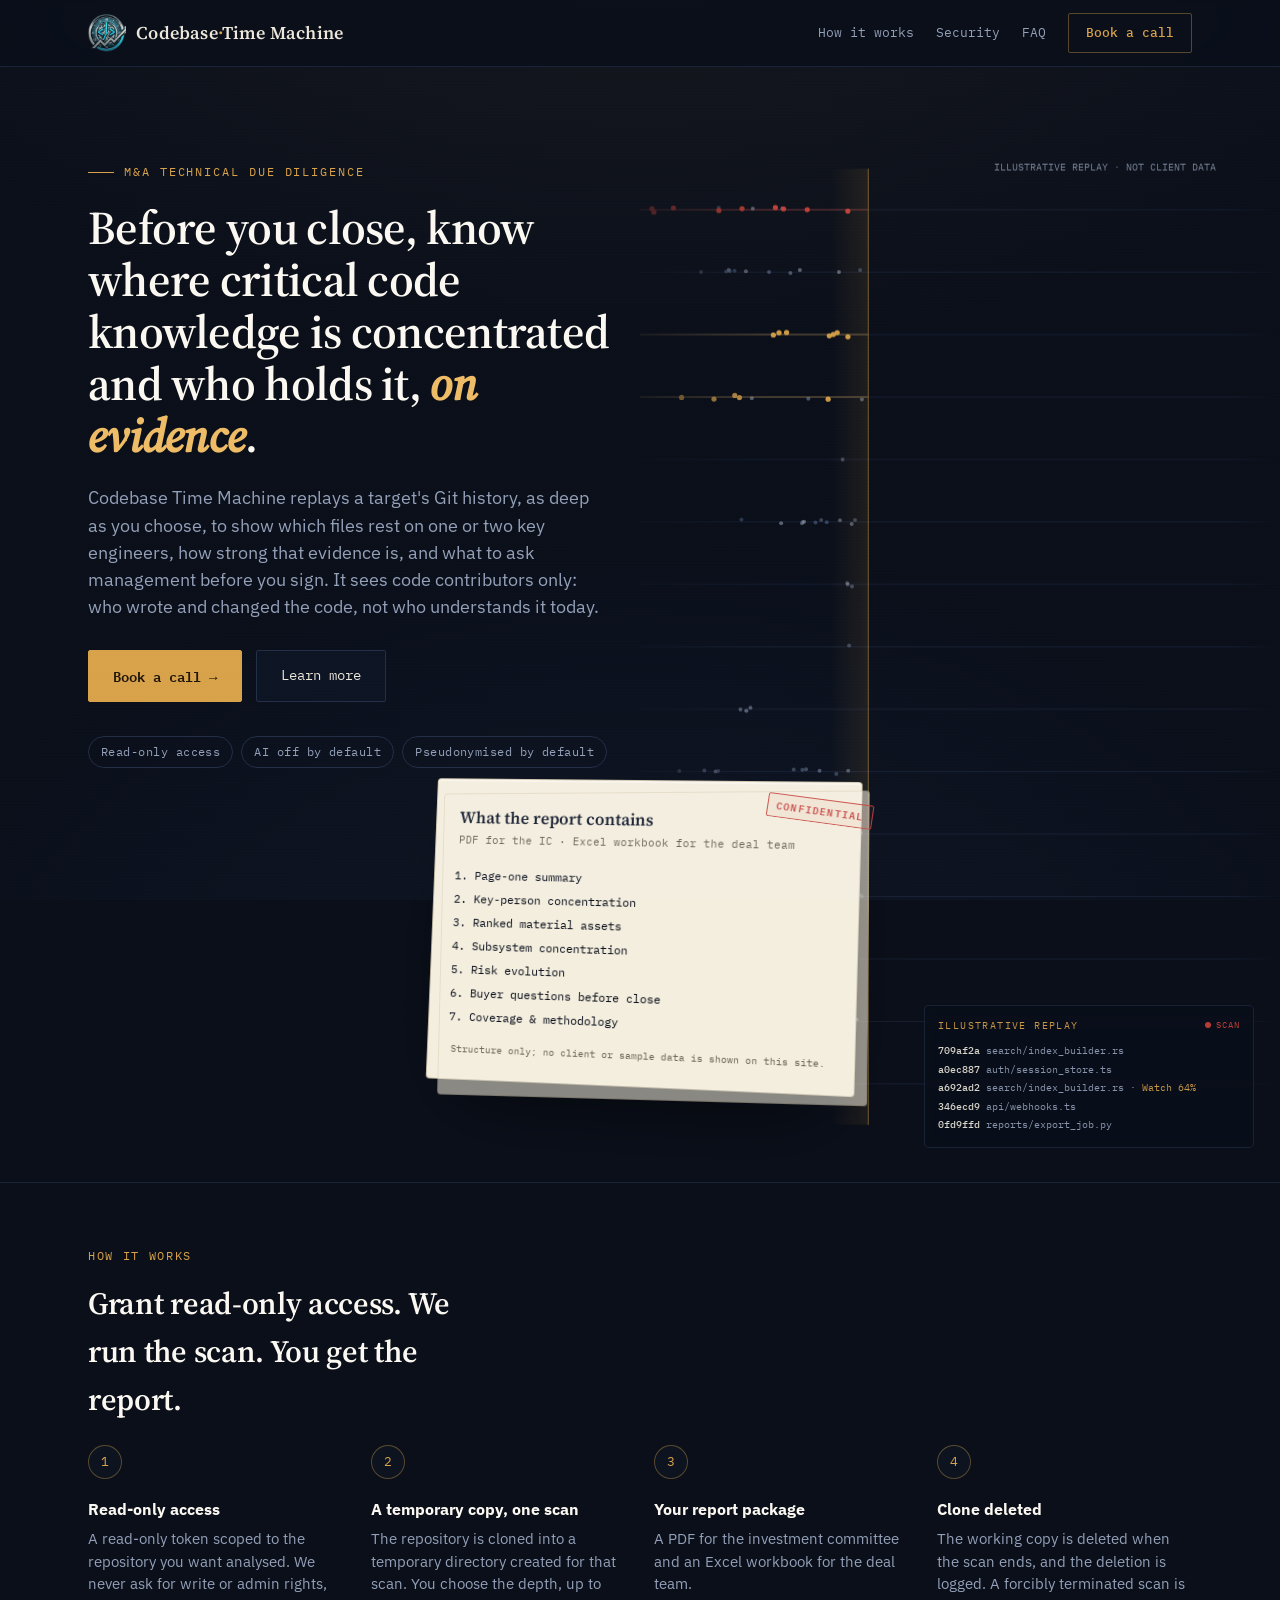
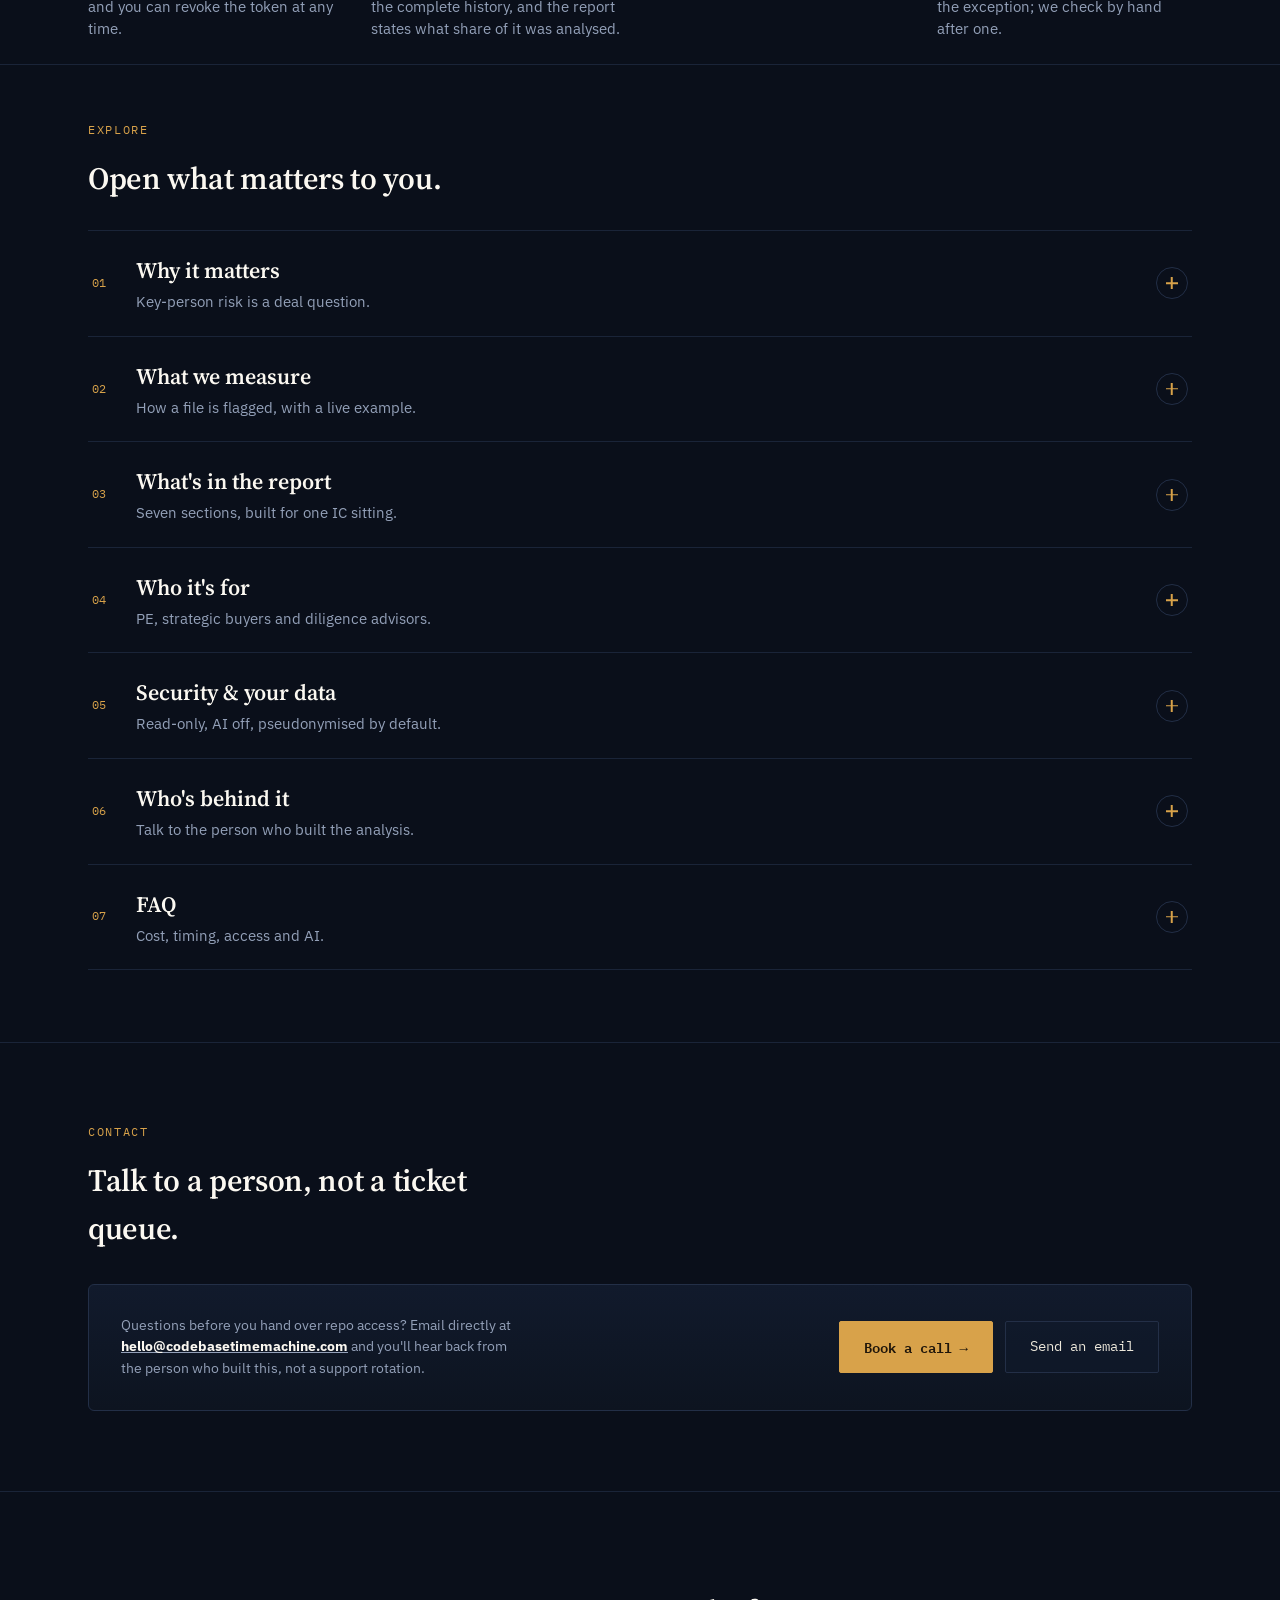
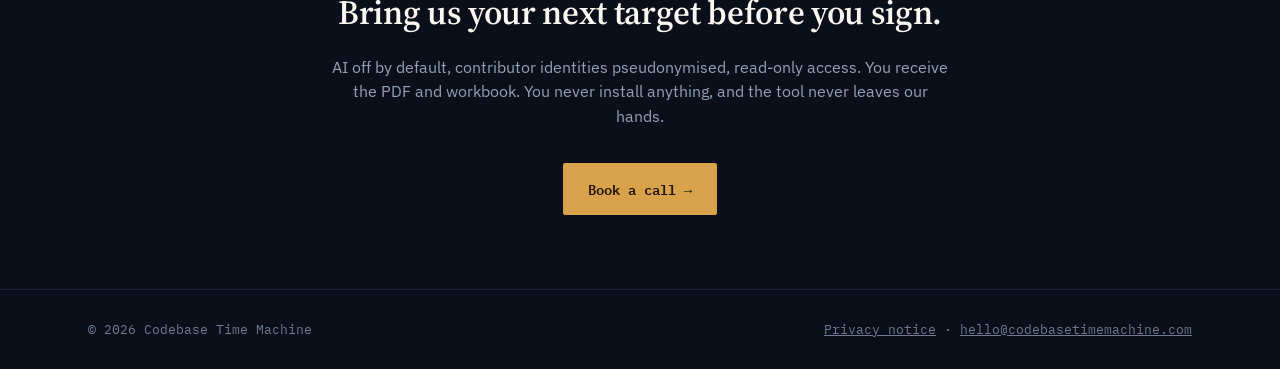
==== commit 03493a0c: "Restore copy dropped in the front-page simplification Hero lede, four how-it-works steps (deletion e" ====
--- a/index.html
+++ b/index.html
@@ -472,7 +472,7 @@
   .chips span{font-family:'IBM Plex Mono',monospace;font-size:11.5px;letter-spacing:0.04em;color:var(--muted);border:1px solid var(--line);border-radius:999px;padding:6px 12px;}
   .doc-list{margin:14px 0 4px 18px;font-family:'IBM Plex Mono',monospace;font-size:12px;color:var(--ink);line-height:2;}
   .how-short{padding:64px 0 24px;}
-  .steps3{display:grid;grid-template-columns:repeat(3,minmax(0,1fr));gap:28px;margin-top:22px;}
+  .steps3{display:grid;grid-template-columns:repeat(4,minmax(0,1fr));gap:28px;margin-top:22px;}
   .s3 h4{margin:14px 0 6px;color:var(--text-strong);font-size:16px;}
   .s3 p{color:var(--muted);font-size:14.5px;max-width:34ch;}
   .explore{padding:56px 0 72px;}
@@ -493,6 +493,10 @@
   .xc-body{padding:4px 0 44px 44px;}
   .xc-h{font-family:'Source Serif 4',serif;font-size:24px;font-weight:600;color:var(--text-strong);margin:0 0 14px;max-width:30ch;line-height:1.25;}
   .xc-body .lead-text{margin-top:0;}
+  .xc-sub{margin-top:56px;}
+  .xc-body .compare-table-scroll{margin-top:24px;}
+  .xc, section[id]{scroll-margin-top:84px;}
+  @media (max-width:1040px) and (min-width:701px){ .steps3{grid-template-columns:repeat(2,minmax(0,1fr));} }
   .cta-final .lead-text a{color:inherit;}
   @media (max-width:700px){
     .steps3{grid-template-columns:1fr;gap:18px;}
@@ -545,7 +549,7 @@
     <div>
       <div class="eyebrow">M&amp;A Technical Due Diligence</div>
       <h1>Before you close, know where critical code knowledge is concentrated and who holds it, <em>on evidence</em>.</h1>
-      <p class="lede">We replay a target's Git history and show which files rest on one or two engineers, and what to ask management before you sign.</p>
+      <p class="lede">Codebase Time Machine replays a target's Git history, as deep as you choose, to show which files rest on one or two key engineers, how strong that evidence is, and what to ask management before you sign. It sees code contributors only: who wrote and changed the code, not who understands it today.</p>
       <div class="hero-ctas">
         <a class="btn-primary" href="https://calendly.com/kindandlovinghearts/30min" target="_blank" rel="noopener">Book a call →</a>
         <a class="btn-secondary" href="#explore">Learn more</a>
@@ -570,10 +574,12 @@
 <section id="how" class="how-short">
   <div class="wrap">
     <div class="section-label">How it works</div>
+    <h2>Grant read-only access. We run the scan. You get the report.</h2>
     <div class="steps3">
-      <div class="s3"><div class="step-num">1</div><h4>Read-only access</h4><p>You give us a read-only token for the repository. You can revoke it at any time.</p></div>
-      <div class="s3"><div class="step-num">2</div><h4>One scan</h4><p>We replay its Git history on a temporary copy, deleted when the scan ends.</p></div>
-      <div class="s3"><div class="step-num">3</div><h4>Your report</h4><p>A PDF for the investment committee and an Excel workbook for the deal team.</p></div>
+      <div class="s3"><div class="step-num">1</div><h4>Read-only access</h4><p>A read-only token scoped to the repository you want analysed. We never ask for write or admin rights, and you can revoke the token at any time.</p></div>
+      <div class="s3"><div class="step-num">2</div><h4>A temporary copy, one scan</h4><p>The repository is cloned into a temporary directory created for that scan. You choose the depth, up to the complete history, and the report states what share of it was analysed.</p></div>
+      <div class="s3"><div class="step-num">3</div><h4>Your report package</h4><p>A PDF for the investment committee and an Excel workbook for the deal team.</p></div>
+      <div class="s3"><div class="step-num">4</div><h4>Clone deleted</h4><p>The working copy is deleted when the scan ends, and the deletion is logged. A forcibly terminated scan is the exception; we check by hand after one.</p></div>
     </div>
   </div>
 </section>
@@ -581,11 +587,11 @@
 <section id="explore" class="explore">
   <div class="wrap">
     <div class="section-label">Explore</div>
-    <h2>Open what matters to you.</h2>
+    <h2>Open what matters to&nbsp;you.</h2>
     <div class="xc-list">
       <details class="xc" id="why">
         <summary><span class="xc-num">01</span><span class="xc-t"><span class="xc-title">Why it matters</span><span class="xc-teaser">Key-person risk is a deal question.</span></span><span class="xc-icon" aria-hidden="true"></span></summary>
-        <div class="xc-body">
+        <div class="xc-body"><h3 class="xc-h">Who holds the code knowledge is a deal question.</h3>
     <p class="lead-text">CTM adds one question to technical diligence: where the critical code knowledge sits, and whether whole subsystems depend on one or two people who may have no contractual reason to stay past close.</p>
     <p class="problem-quote">If the one person who understands a core subsystem leaves the day after you sign, what breaks, how long until anyone else can safely touch it, and what does that do to your model?</p>
     <div class="consequence">
@@ -607,7 +613,7 @@
       </details>
       <details class="xc" id="measure">
         <summary><span class="xc-num">02</span><span class="xc-t"><span class="xc-title">What we measure</span><span class="xc-teaser">How a file is flagged, with a live example.</span></span><span class="xc-icon" aria-hidden="true"></span></summary>
-        <div class="xc-body"><h3 class="xc-h">Where code knowledge is concentrated, file by file.</h3>
+        <div class="xc-body"><h3 class="xc-h">Where code knowledge is concentrated, file by file and subsystem by subsystem.</h3>
     <p class="lead-text">We measure what share of each file's changed lines (added and removed, across its whole history) one contributor wrote. That line share is the evidence. A tier is then derived from the line share and the file's commit count against fixed thresholds, not a subjective judgment.</p>
     <div class="map-wrap">
       <div class="map-stage">
@@ -641,7 +647,7 @@
       </details>
       <details class="xc" id="report">
         <summary><span class="xc-num">03</span><span class="xc-t"><span class="xc-title">What's in the report</span><span class="xc-teaser">Seven sections, built for one IC sitting.</span></span><span class="xc-icon" aria-hidden="true"></span></summary>
-        <div class="xc-body">
+        <div class="xc-body"><h3 class="xc-h">Built for a one-sitting IC read.</h3>
     <div class="toc">
       <div class="toc-row">
         <div class="toc-num">01</div>
@@ -680,6 +686,8 @@
       </div>
     </div>
   
+    <div class="section-label xc-sub">What the buyer learns</div>
+    <h3 class="xc-h">Every finding follows one chain.</h3>
     <p class="lead-text">Evidence first, then why it could matter, then what to ask, then what to do. Git history shows who wrote the code. Only management can say who maintains it today, so the report keeps the two apart.</p>
     <div class="learn">
       <div class="learn-finding">
@@ -701,7 +709,7 @@
       </details>
       <details class="xc" id="fit">
         <summary><span class="xc-num">04</span><span class="xc-t"><span class="xc-title">Who it's for</span><span class="xc-teaser">PE, strategic buyers and diligence advisors.</span></span><span class="xc-icon" aria-hidden="true"></span></summary>
-        <div class="xc-body">
+        <div class="xc-body"><h3 class="xc-h">A workstream inside diligence, not a tool to adopt.</h3>
     <p class="lead-text">Codebase Time Machine drops into the process you already run. It runs during confirmatory diligence, informs the terms you negotiate, and gives the integration team a starting list on day one.</p>
 
     <div class="fit-flow" role="img" aria-label="Deal timeline: CTM runs during confirmatory diligence, informs retention and earn-out terms, and gives integration a starting list.">
@@ -743,6 +751,8 @@
       </div>
     </div>
   
+    <div class="section-label xc-sub">What CTM adds</div>
+    <h3 class="xc-h">Alongside interviews and code reviews, not instead of them.</h3>
     <p class="lead-text">What CTM adds to a deal file: an evidence-backed picture of where code knowledge is concentrated, with its confidence and its limits stated.</p>
     <div class="compare-table-scroll">
       <table class="compare-table">
@@ -813,7 +823,7 @@
       </details>
       <details class="xc" id="faq">
         <summary><span class="xc-num">07</span><span class="xc-t"><span class="xc-title">FAQ</span><span class="xc-teaser">Cost, timing, access and AI.</span></span><span class="xc-icon" aria-hidden="true"></span></summary>
-        <div class="xc-body">
+        <div class="xc-body"><h3 class="xc-h">What people ask before their first scan.</h3>
     <div class="faq">
       <details class="faq-item">
         <summary>What does Codebase Time Machine actually analyze?</summary>
@@ -851,13 +861,25 @@
   </div>
 </section>
 
-<section class="cta-final" id="contact">
+<section id="contact">
+  <div class="wrap reveal">
+    <div class="section-label">Contact</div>
+    <h2>Talk to a person, not a ticket queue.</h2>
+    <div class="contact-box">
+      <p>Questions before you hand over repo access? Email directly at <a class="mail-link" href="mailto:hello@codebasetimemachine.com" style="color:inherit;"><strong>hello@codebasetimemachine.com</strong></a> and you'll hear back from the person who built this, not a support rotation.</p>
+      <div class="contact-actions">
+        <a class="btn-primary" href="https://calendly.com/kindandlovinghearts/30min" target="_blank" rel="noopener">Book a call →</a>
+        <a class="btn-secondary" href="mailto:hello@codebasetimemachine.com">Send an email</a>
+      </div>
+    </div>
+  </div>
+</section>
+
+<section class="cta-final">
   <div class="wrap reveal">
     <h2>Bring us your next target before you sign.</h2>
-    <p class="lead-text">A 30-minute call, or email <a class="mail-link" href="mailto:hello@codebasetimemachine.com" style="color:inherit;text-decoration:underline;">hello@codebasetimemachine.com</a>. You'll talk to the person who built it.</p>
-    <div class="hero-ctas" style="justify-content:center;">
-      <a class="btn-primary" href="https://calendly.com/kindandlovinghearts/30min" target="_blank" rel="noopener">Book a call →</a>
-    </div>
+    <p class="lead-text">AI off by default, contributor identities pseudonymised, read-only access. You receive the PDF and workbook. You never install anything, and the tool never leaves our hands.</p>
+    <a class="btn-primary" href="https://calendly.com/kindandlovinghearts/30min" target="_blank" rel="noopener">Book a call →</a>
   </div>
 </section>
 
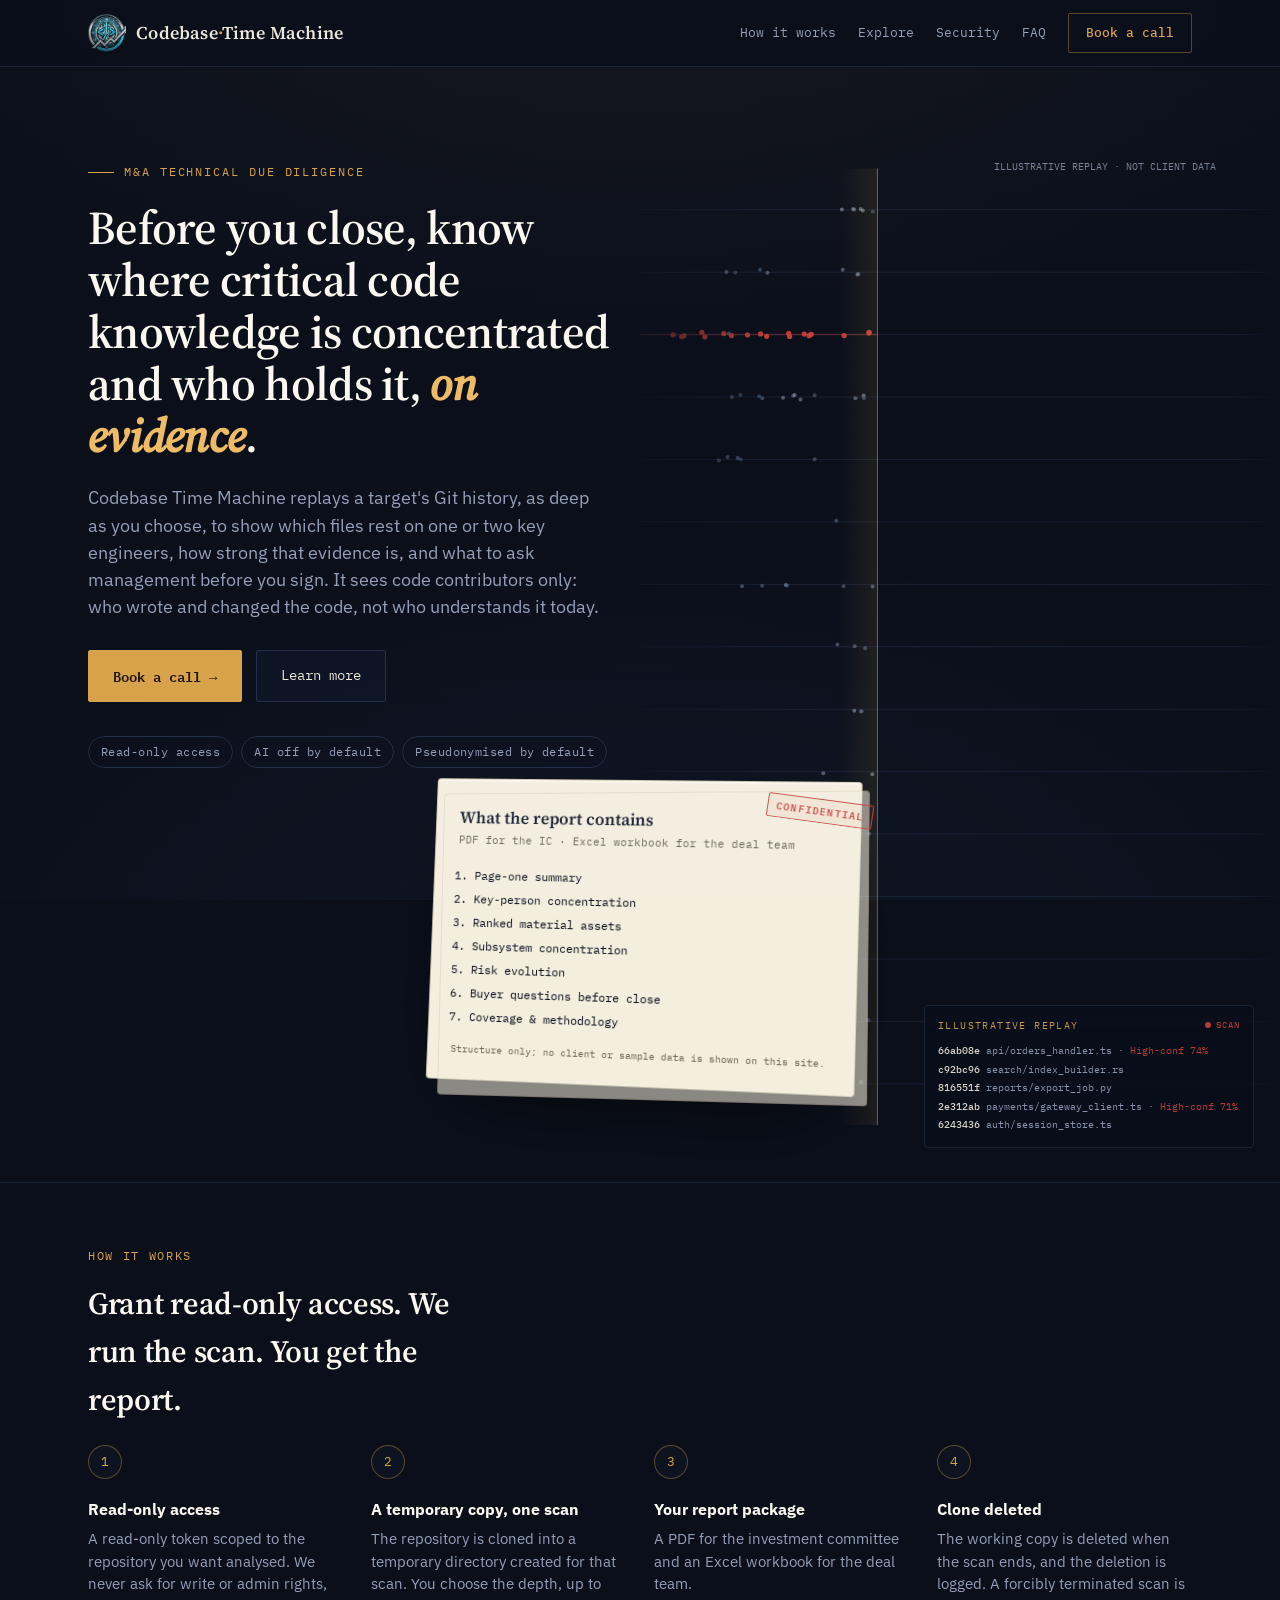
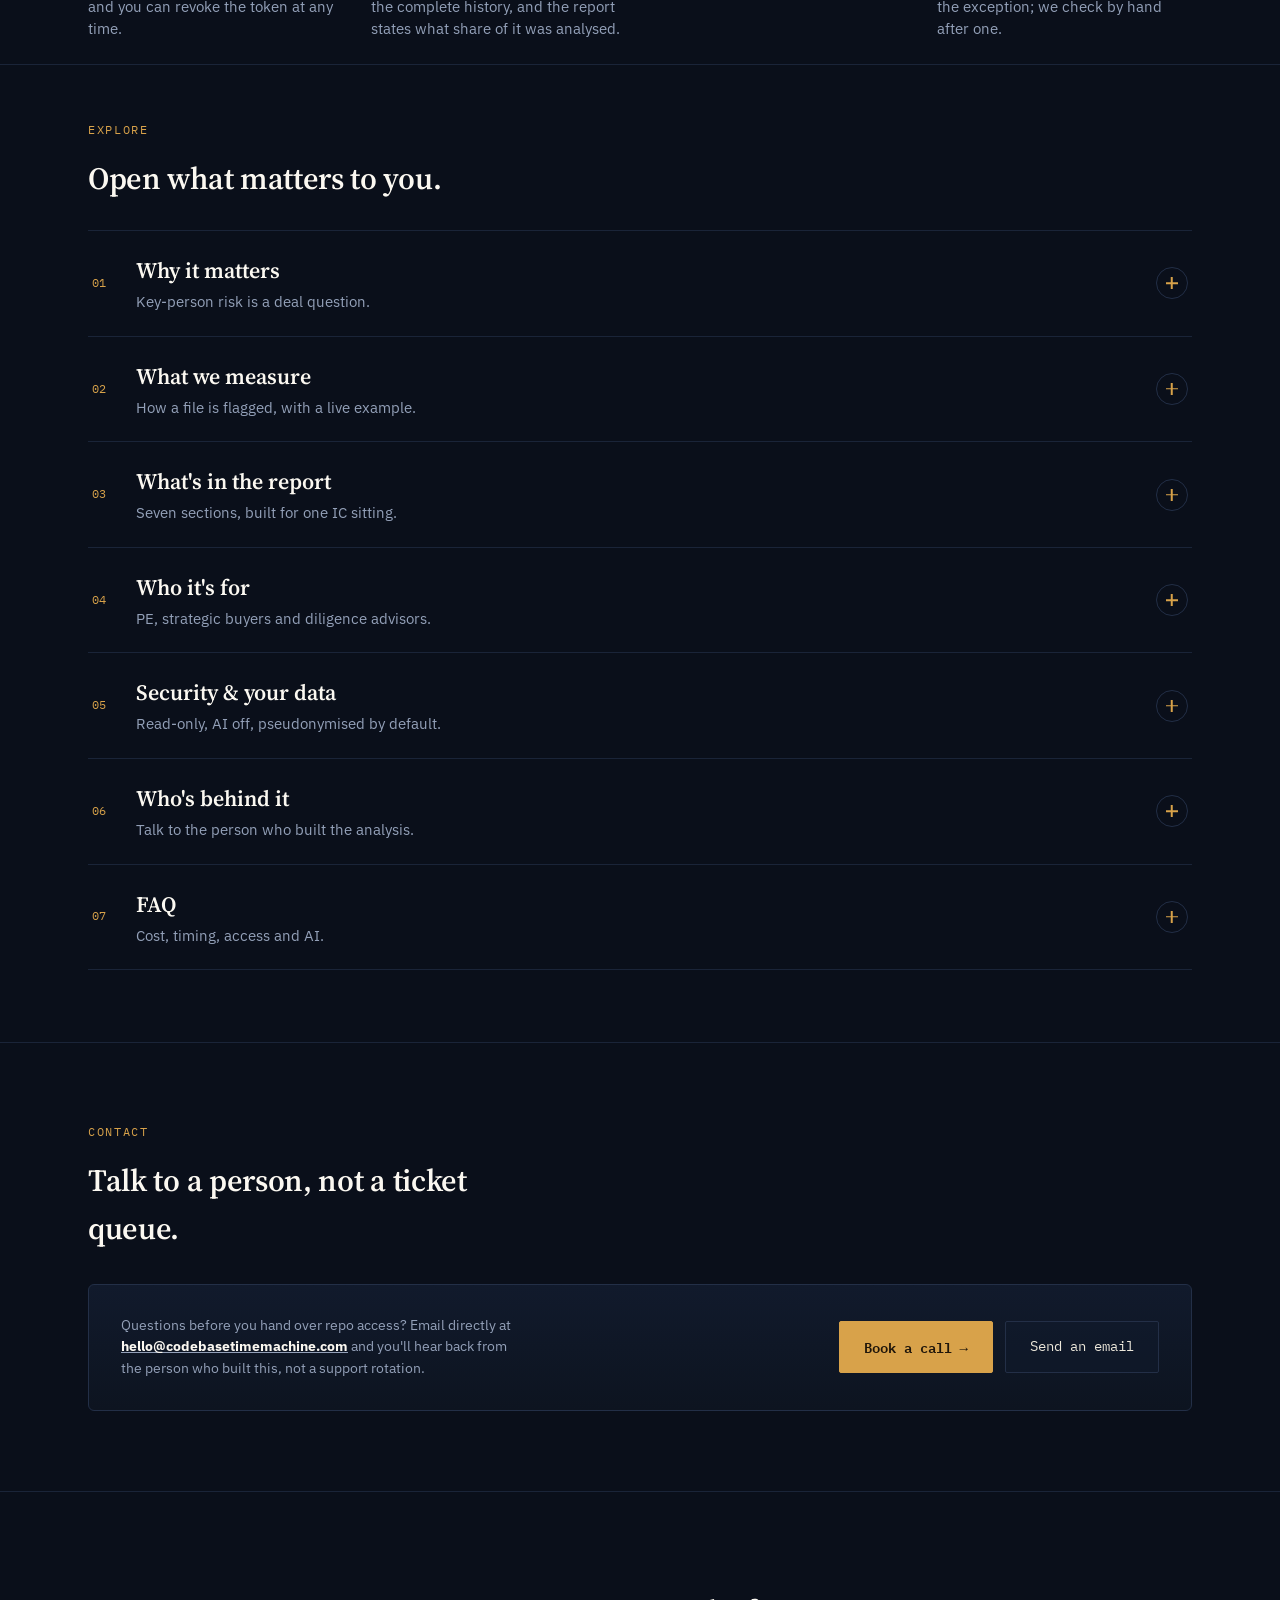
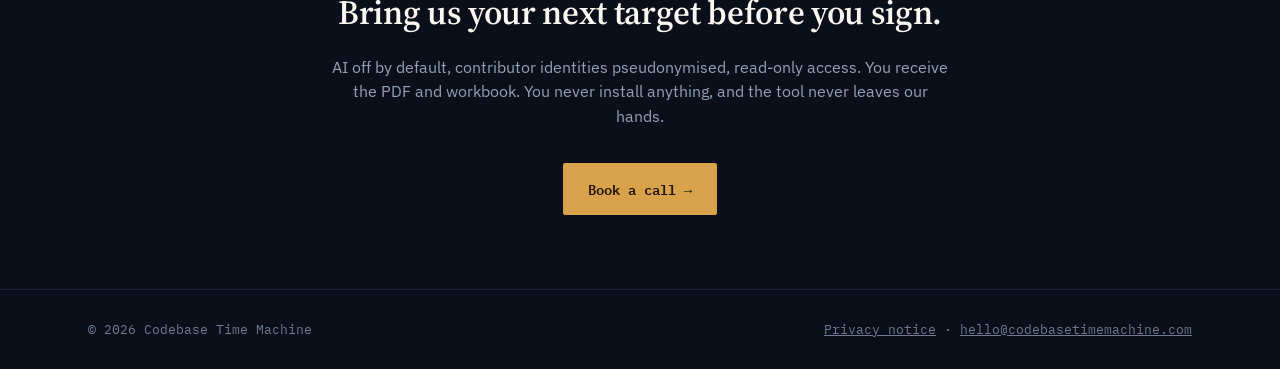
==== commit 468d27f9: "Add Explore to desktop nav; indent card bodies on phone Co-Authored-By: Claude Opus 5.5 <noreply@ant" ====
--- a/index.html
+++ b/index.html
@@ -503,7 +503,7 @@
     .xc summary{gap:14px;padding:18px 0;}
     .xc-title{font-size:19px;}
     .xc-teaser{font-size:13.5px;}
-    .xc-body{padding:0 0 32px 0;}
+    .xc-body{padding:4px 0 32px 14px;border-left:1px solid var(--line);margin-left:2px;}
     .xc-h{font-size:20px;}
   }
   @media (max-width:520px){ footer .fsep{display:none;} footer p a.mail-link{display:block;} }
@@ -520,6 +520,7 @@
     </div>
     <div class="nav-links">
       <a class="nav-link" href="#how">How it works</a>
+      <a class="nav-link" href="#explore">Explore</a>
       <a class="nav-link" href="#security">Security</a>
       <a class="nav-link" href="#faq">FAQ</a>
       <a class="nav-cta" href="https://calendly.com/kindandlovinghearts/30min" target="_blank" rel="noopener">Book a call</a>
